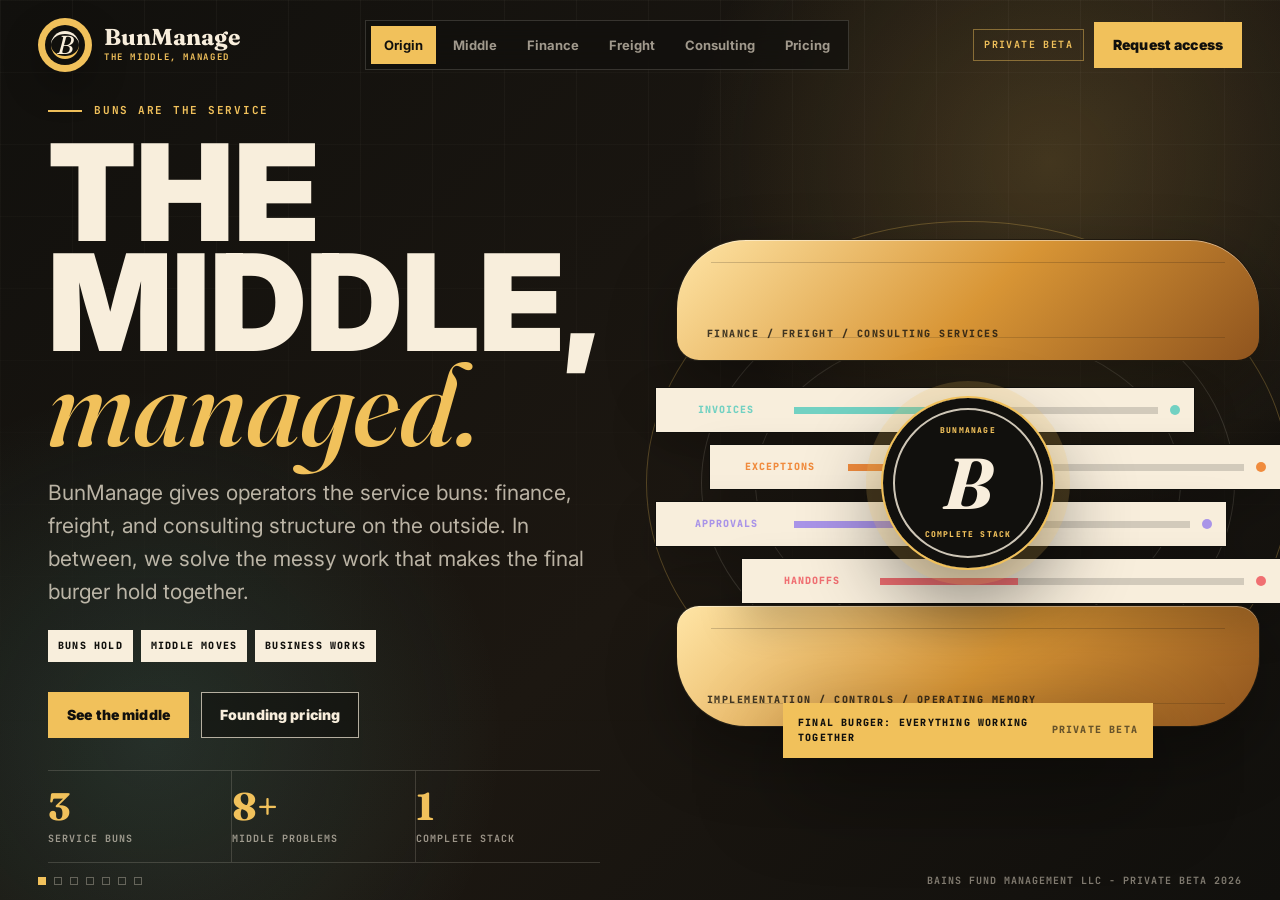
==== index.html @ 644f9796 "redesign: rebuild BunManage around service buns" ====
<!doctype html>
<html lang="en">
<head>
<meta charset="utf-8">
<meta name="viewport" content="width=device-width,initial-scale=1,viewport-fit=cover">
<title>BunManage - The middle, managed</title>
<meta name="description" content="BunManage provides the service buns for finance, freight, and consulting. In between, we solve the invoices, approvals, vendors, documents, exceptions, payouts, and decisions that make the whole business stack work.">
<meta name="theme-color" content="#11100d">
<meta name="robots" content="index,follow">
<meta property="og:title" content="BunManage - The middle, managed">
<meta property="og:description" content="Service buns for finance, freight, and consulting. Everything in the middle, managed.">
<meta property="og:type" content="website">
<meta property="og:url" content="https://www.bunmanage.com">
<meta property="og:site_name" content="BunManage">
<meta property="og:image" content="https://www.bunmanage.com/og.svg">
<meta name="twitter:card" content="summary_large_image">
<meta name="twitter:title" content="BunManage - The middle, managed">
<meta name="twitter:description" content="Service buns for finance, freight, and consulting. Everything in the middle, managed.">
<meta name="twitter:image" content="https://www.bunmanage.com/og.svg">
<link rel="canonical" href="https://www.bunmanage.com">
<link rel="icon" href="data:image/svg+xml,<svg xmlns='http://www.w3.org/2000/svg' viewBox='0 0 32 32'><rect width='32' height='32' fill='%2311100d'/><circle cx='16' cy='16' r='15' fill='%23f1c15b'/><circle cx='16' cy='16' r='10' fill='%2311100d'/><path d='M9 12h14M9 20h14' stroke='%23f8eedc' stroke-width='2' stroke-linecap='round'/><text x='11' y='21' font-family='Georgia,serif' font-size='14' font-style='italic' fill='%23f8eedc'>B</text></svg>" type="image/svg+xml">
<link rel="preconnect" href="https://fonts.googleapis.com">
<link rel="preconnect" href="https://fonts.gstatic.com" crossorigin>
<link href="https://fonts.googleapis.com/css2?family=Fraunces:ital,opsz,wght@0,9..144,500;0,9..144,700;1,9..144,400&family=Inter:wght@400;500;600;700;800;900&family=JetBrains+Mono:wght@400;500;700&display=swap" rel="stylesheet">
<style>
*,*::before,*::after{box-sizing:border-box;margin:0;padding:0}
:root{--ink:#11100d;--ink-2:#24211a;--cream:#f8eedc;--paper:#efe2ca;--gold:#f1c15b;--gold-2:#d89535;--brown:#8f541e;--teal:#72d1c2;--orange:#f08b3d;--violet:#a994e8;--rose:#f06f72;--line:rgba(248,238,220,.16);--muted:rgba(248,238,220,.72);--panel:rgba(248,238,220,.08);--panel-2:rgba(248,238,220,.14);--shadow:0 30px 90px rgba(0,0,0,.42);--sans:'Inter',system-ui,-apple-system,BlinkMacSystemFont,sans-serif;--serif:'Fraunces',Georgia,serif;--mono:'JetBrains Mono',ui-monospace,monospace;--ease:cubic-bezier(.22,1,.36,1)}
html{font-size:16px;scroll-behavior:smooth;-webkit-text-size-adjust:100%}
body{min-width:320px;min-height:100vh;overflow:hidden;background:radial-gradient(circle at 82% 18%,rgba(241,193,91,.18),transparent 28%),radial-gradient(circle at 12% 82%,rgba(114,209,194,.14),transparent 26%),linear-gradient(135deg,#11100d,#1c1711 56%,#11100d);color:var(--cream);font-family:var(--sans);line-height:1.45;-webkit-font-smoothing:antialiased;text-rendering:optimizeLegibility}
body::before{content:'';position:fixed;inset:0;pointer-events:none;background:linear-gradient(90deg,rgba(248,238,220,.045) 1px,transparent 1px),linear-gradient(rgba(248,238,220,.035) 1px,transparent 1px);background-size:72px 72px;mask-image:linear-gradient(to bottom,rgba(0,0,0,.88),transparent 86%)}
a{color:inherit;text-decoration:none}
button,input,select,textarea{font:inherit}
button{color:inherit;background:none;border:0;cursor:pointer}
button:focus-visible,a:focus-visible,select:focus-visible,input:focus-visible,textarea:focus-visible{outline:2px solid var(--gold);outline-offset:4px}
::selection{background:var(--gold);color:var(--ink)}
.app{min-height:100vh;min-height:100dvh;display:grid;grid-template-rows:auto 1fr}
.nav{position:relative;z-index:20;display:flex;align-items:center;justify-content:space-between;gap:18px;padding:18px clamp(16px,3vw,38px)}
.brand{display:flex;align-items:center;gap:12px;min-height:54px}
.seal{position:relative;width:54px;height:54px;border-radius:50%;display:grid;place-items:center;background:var(--gold);color:var(--cream);box-shadow:0 16px 36px rgba(0,0,0,.26)}
.seal::before{content:'';position:absolute;inset:7px;border-radius:50%;background:var(--ink)}
.seal::after{content:'';position:absolute;left:13px;right:13px;top:13px;height:28px;border-top:3px solid var(--cream);border-bottom:3px solid var(--gold);border-radius:999px}
.seal span{position:relative;z-index:2;font-family:var(--serif);font-size:26px;font-style:italic;line-height:1}
.brand-copy{display:grid;gap:2px}
.brand-name{font-family:var(--serif);font-size:23px;font-weight:700;line-height:1}
.brand-motto{font-family:var(--mono);font-size:9px;font-weight:700;letter-spacing:.18em;text-transform:uppercase;color:var(--gold)}
.flow-tabs{display:none;align-items:center;gap:4px;padding:5px;border:1px solid var(--line);background:rgba(17,16,13,.72);backdrop-filter:blur(14px)}
.flow-tab{min-height:38px;padding:0 13px;font-size:13px;font-weight:700;color:rgba(248,238,220,.62);transition:background .18s var(--ease),color .18s var(--ease)}
.flow-tab.active{background:var(--gold);color:var(--ink)}
.nav-actions{display:flex;align-items:center;gap:10px}
.nav-status{display:none;font-family:var(--mono);font-size:10px;font-weight:700;letter-spacing:.14em;text-transform:uppercase;color:var(--gold);border:1px solid rgba(241,193,91,.45);padding:8px 10px}
.mobile-select{min-height:44px;max-width:148px;border:1px solid var(--line);background:var(--ink);color:var(--cream);padding:0 12px;font-weight:800}
.btn{min-height:46px;display:inline-flex;align-items:center;justify-content:center;gap:8px;padding:0 18px;border:1.5px solid rgba(248,238,220,.7);font-size:14px;font-weight:900;letter-spacing:.01em;white-space:nowrap;transition:transform .18s var(--ease),background .18s var(--ease),color .18s var(--ease),border-color .18s var(--ease)}
.btn:hover{transform:translateY(-2px)}
.btn.primary,.btn.gold{background:var(--gold);border-color:var(--gold);color:var(--ink)}
.btn.dark{background:rgba(17,16,13,.58);color:var(--cream)}
.btn.subtle{background:rgba(248,238,220,.08);color:var(--cream)}
@media(min-width:900px){.flow-tabs{display:flex}.mobile-select{display:none}.nav-status{display:block}}
.stage{position:relative;min-height:0;padding:0 clamp(16px,3vw,38px) 24px}
.screen{position:absolute;inset:0 clamp(16px,3vw,38px) 24px;display:grid;align-items:center;opacity:0;pointer-events:none;transform:translateY(20px) scale(.985);transition:opacity .42s var(--ease),transform .42s var(--ease)}
.screen.active{opacity:1;pointer-events:auto;transform:none}
.screen-inner{width:min(1240px,100%);margin:0 auto;min-height:calc(100vh - 122px);min-height:calc(100dvh - 122px);display:grid;grid-template-columns:minmax(0,1fr);align-items:center;gap:28px}
@media(min-width:1020px){.screen-inner{grid-template-columns:.92fr 1.08fr}}
.copy{max-width:650px}
.eyebrow{display:flex;align-items:center;gap:12px;margin-bottom:18px;font-family:var(--mono);font-size:11px;font-weight:700;letter-spacing:.16em;text-transform:uppercase;color:var(--gold)}
.eyebrow::before{content:'';width:34px;height:2px;background:var(--gold)}
h1,h2{color:var(--cream);letter-spacing:0}
h1{font-size:clamp(58px,10.5vw,150px);line-height:.82;font-weight:900;text-transform:uppercase}
h1 em{display:block;font-family:var(--serif);font-weight:500;font-style:italic;text-transform:none;color:var(--gold);font-size:.86em}
h2{font-family:var(--serif);font-size:clamp(40px,6vw,82px);font-weight:700;line-height:.96}
h2 em{font-style:italic;color:var(--gold)}
.lede{max-width:56ch;margin-top:24px;color:var(--muted);font-size:clamp(17px,1.7vw,21px);line-height:1.58}
.campaign{display:flex;flex-wrap:wrap;gap:8px;margin-top:22px}
.campaign span{min-height:32px;display:inline-flex;align-items:center;padding:0 10px;background:var(--cream);color:var(--ink);font-family:var(--mono);font-size:10px;font-weight:900;letter-spacing:.12em;text-transform:uppercase}
.actions{display:flex;flex-wrap:wrap;gap:12px;margin-top:30px}
.proof{display:grid;grid-template-columns:repeat(3,1fr);margin-top:32px;border-top:1px solid var(--line);border-bottom:1px solid var(--line)}
.proof div{padding:16px 14px 16px 0;border-right:1px solid var(--line)}
.proof div:last-child{border-right:0}
.proof strong{display:block;font-family:var(--serif);font-size:clamp(27px,3vw,42px);font-weight:700;line-height:1;color:var(--gold)}
.proof span{display:block;margin-top:6px;font-family:var(--mono);font-size:10px;font-weight:700;text-transform:uppercase;letter-spacing:.11em;color:rgba(248,238,220,.58)}
.stack-stage{min-height:580px;position:relative;display:grid;place-items:center}
.burger-system{position:relative;width:min(680px,95vw);min-height:560px;display:grid;place-items:center}
.halo{position:absolute;inset:18px;border-radius:50%;border:1px solid rgba(241,193,91,.28);animation:spin 26s linear infinite}
.halo::before,.halo::after{content:'';position:absolute;border-radius:50%;border:1px solid rgba(248,238,220,.14)}
.halo::before{inset:54px}
.halo::after{inset:108px}
.stack-shadow{position:absolute;left:13%;right:13%;bottom:42px;height:38px;background:radial-gradient(ellipse,rgba(0,0,0,.62),transparent 70%);filter:blur(8px)}
.service-bun{position:absolute;left:7%;right:7%;height:122px;border:1.5px solid rgba(17,16,13,.9);background:linear-gradient(135deg,#ffe5a6,#d89535 52%,#8f541e);box-shadow:0 28px 70px rgba(0,0,0,.33),inset 0 1px 0 rgba(255,255,255,.44);overflow:hidden}
.service-bun::before{content:'';position:absolute;inset:22px 34px;border-top:1px solid rgba(17,16,13,.18);border-bottom:1px solid rgba(17,16,13,.15)}
.service-bun::after{content:attr(data-label);position:absolute;left:30px;bottom:19px;font-family:var(--mono);font-size:10px;font-weight:900;letter-spacing:.15em;text-transform:uppercase;color:rgba(17,16,13,.78)}
.service-bun.top{top:36px;border-radius:70px 70px 23px 23px;animation:topBun 4.8s var(--ease) infinite}
.service-bun.bottom{bottom:36px;border-radius:23px 23px 70px 70px;animation:bottomBun 4.8s var(--ease) infinite}
.middle-stack{position:absolute;z-index:3;left:4%;right:4%;top:184px;bottom:184px;display:grid;grid-template-columns:1fr;gap:11px}
.middle-item{display:grid;grid-template-columns:112px 1fr auto;align-items:center;gap:12px;min-height:46px;padding:11px 14px;background:var(--cream);color:var(--ink);border:1.5px solid var(--ink);box-shadow:0 18px 44px rgba(0,0,0,.22);animation:slideMiddle 5s var(--ease) infinite}
.middle-item:nth-child(1){margin-right:86px;color:var(--teal)}
.middle-item:nth-child(2){margin-left:54px;color:var(--orange);animation-delay:.16s}
.middle-item:nth-child(3){margin-right:54px;color:var(--violet);animation-delay:.32s}
.middle-item:nth-child(4){margin-left:86px;color:var(--rose);animation-delay:.48s}
.middle-item b{font-family:var(--mono);font-size:10px;font-weight:900;letter-spacing:.1em;text-transform:uppercase}
.middle-item i{height:7px;background:rgba(17,16,13,.16);position:relative;overflow:hidden}
.middle-item i::after{content:'';position:absolute;inset:0 auto 0 0;width:38%;background:currentColor;animation:moveSignal 2.8s var(--ease) infinite}
.middle-item span{width:10px;height:10px;border-radius:50%;background:currentColor}
.brand-core{position:absolute;z-index:5;width:174px;height:174px;border-radius:50%;display:grid;place-items:center;background:var(--ink);border:2px solid var(--gold);box-shadow:inset 0 0 0 10px var(--ink),inset 0 0 0 12px rgba(248,238,220,.82),0 0 0 15px rgba(241,193,91,.18),0 34px 82px rgba(0,0,0,.45);animation:pulse 3s var(--ease) infinite}
.brand-core b{font-family:var(--serif);font-size:72px;font-weight:700;font-style:italic;color:var(--cream)}
.brand-core span{position:absolute;font-family:var(--mono);font-size:8px;font-weight:900;letter-spacing:.15em;text-transform:uppercase;color:var(--gold)}
.brand-core .top-word{top:27px}
.brand-core .bottom-word{bottom:27px}
.stack-caption{position:absolute;z-index:6;left:50%;bottom:5px;transform:translateX(-50%);min-width:min(370px,90vw);display:grid;grid-template-columns:1fr auto;align-items:center;gap:12px;padding:13px 15px;background:var(--gold);color:var(--ink);font-family:var(--mono);font-size:10px;font-weight:900;text-transform:uppercase;letter-spacing:.12em;box-shadow:var(--shadow)}
.stack-caption small{font-size:10px;color:rgba(17,16,13,.62)}
.flow-panel{align-self:stretch;min-height:530px;border:1px solid var(--line);background:linear-gradient(145deg,rgba(248,238,220,.13),rgba(248,238,220,.06));box-shadow:var(--shadow);backdrop-filter:blur(18px);display:grid;grid-template-rows:auto 1fr auto;overflow:hidden}
.panel-head{display:flex;align-items:center;justify-content:space-between;gap:16px;padding:19px 20px;border-bottom:1px solid var(--line)}
.panel-label{font-family:var(--mono);font-size:11px;font-weight:900;text-transform:uppercase;letter-spacing:.14em;color:var(--gold)}
.panel-badge{padding:7px 10px;border:1px solid rgba(241,193,91,.48);font-family:var(--mono);font-size:10px;font-weight:900;letter-spacing:.12em;text-transform:uppercase;color:var(--cream)}
.problem-grid{display:grid;grid-template-columns:repeat(2,1fr);gap:0}
.problem{min-height:132px;padding:22px 20px;border-right:1px solid var(--line);border-bottom:1px solid var(--line)}
.problem:nth-child(even){border-right:0}
.problem strong{display:block;font-family:var(--serif);font-size:28px;font-weight:700;line-height:1.05;margin-bottom:8px}
.problem p{font-size:14.5px;color:var(--muted);line-height:1.55}
.flow-steps{display:grid}
.flow-step{display:grid;grid-template-columns:42px 1fr;gap:16px;padding:22px 20px;border-bottom:1px solid var(--line)}
.flow-step:last-child{border-bottom:0}
.step-num{width:34px;height:34px;display:grid;place-items:center;background:var(--gold);color:var(--ink);font-family:var(--mono);font-size:12px;font-weight:900}
.flow-step h3{font-family:var(--serif);font-size:clamp(24px,2vw,32px);font-weight:700;line-height:1.05;margin-bottom:8px}
.flow-step p{max-width:54ch;color:var(--muted);font-size:15px;line-height:1.55}
.result-strip{padding:17px 20px;border-top:1px solid var(--line);display:flex;align-items:center;justify-content:space-between;gap:18px;font-family:var(--mono);font-size:11px;font-weight:900;letter-spacing:.1em;text-transform:uppercase;color:rgba(248,238,220,.64)}
.meter{width:min(210px,34vw);height:9px;background:rgba(248,238,220,.13);overflow:hidden}
.meter i{display:block;height:100%;width:68%;background:var(--gold);animation:meter 4s var(--ease) infinite}
.pricing-panel{grid-template-rows:auto 1fr}
.pricing-grid{display:grid;grid-template-columns:1fr}
.price-card{position:relative;padding:26px 22px;border-bottom:1px solid var(--line)}
.price-card:last-child{border-bottom:0}
.price-card.featured{background:var(--cream);color:var(--ink)}
.price-card h3{font-family:var(--serif);font-size:32px;font-weight:700;margin-bottom:8px}
.price-card p{min-height:48px;color:rgba(248,238,220,.7);font-size:14.5px;line-height:1.55}
.price-card.featured p{color:rgba(17,16,13,.7)}
.price{display:flex;align-items:baseline;gap:9px;margin:18px 0 7px;flex-wrap:wrap}
.price strong{font-family:var(--serif);font-size:clamp(46px,5vw,64px);line-height:1;color:var(--gold)}
.featured .price strong{color:var(--brown)}
.price s{font-size:18px;color:rgba(248,238,220,.42)}
.featured .price s{color:rgba(17,16,13,.42)}
.price small{font-size:14px;color:rgba(248,238,220,.55)}
.featured .price small{color:rgba(17,16,13,.55)}
.price-note{font-family:var(--mono);font-size:11px;font-weight:900;color:var(--gold);letter-spacing:.1em;text-transform:uppercase;margin-bottom:20px}
.featured .price-note{color:var(--brown)}
.price-card ul{display:grid;gap:10px;margin-top:18px}
.price-card li{display:grid;grid-template-columns:14px 1fr;gap:10px;font-size:14px;line-height:1.45;color:rgba(248,238,220,.76)}
.featured li{color:rgba(17,16,13,.76)}
.price-card li::before{content:'';width:11px;height:2px;background:var(--gold);margin-top:10px}
.featured li::before{background:var(--brown)}
@media(min-width:940px){.pricing-grid{grid-template-columns:repeat(3,1fr)}.price-card{border-right:1px solid var(--line);border-bottom:0}.price-card:last-child{border-right:0}}
.route-cards{display:grid;gap:12px;margin-top:28px}
.route-card{display:grid;grid-template-columns:14px 1fr auto;align-items:center;gap:14px;padding:16px;border:1px solid var(--line);background:rgba(248,238,220,.08);text-align:left;transition:background .18s var(--ease),transform .18s var(--ease)}
.route-card:hover{background:rgba(248,238,220,.14);transform:translateX(3px)}
.route-dot{width:11px;height:11px;border-radius:50%;background:currentColor}
.route-card strong{display:block;font-size:15px}
.route-card span span{display:block;margin-top:4px;font-size:13px;color:var(--muted)}
.route-card i{font-style:normal;font-family:var(--mono);font-size:13px;font-weight:900;color:var(--gold)}
.access-form{display:grid;gap:12px;padding:22px}
.field{display:grid;gap:7px}
.field label{font-family:var(--mono);font-size:11px;font-weight:900;letter-spacing:.12em;text-transform:uppercase;color:var(--gold)}
.field input,.field textarea,.field select{width:100%;min-height:48px;border:1px solid var(--line);background:rgba(17,16,13,.72);color:var(--cream);padding:12px}
.field textarea{min-height:112px;resize:vertical}
.access-form .btn{width:100%;margin-top:6px}
.footer-strip{position:fixed;z-index:18;left:clamp(16px,3vw,38px);right:clamp(16px,3vw,38px);bottom:12px;display:flex;align-items:center;justify-content:space-between;gap:14px;pointer-events:none}
.progress-dots{display:flex;gap:8px}
.progress-dot{width:8px;height:8px;border:1px solid rgba(248,238,220,.58);background:transparent;opacity:.55}
.progress-dot.active{background:var(--gold);border-color:var(--gold);opacity:1}
.legal-line{font-family:var(--mono);font-size:10px;font-weight:700;text-transform:uppercase;letter-spacing:.1em;color:rgba(248,238,220,.48)}
@keyframes spin{to{transform:rotate(360deg)}}
@keyframes topBun{0%,100%{transform:translateY(0)}50%{transform:translateY(-12px)}}
@keyframes bottomBun{0%,100%{transform:translateY(0)}50%{transform:translateY(12px)}}
@keyframes slideMiddle{0%,100%{transform:translateX(0)}50%{transform:translateX(9px)}}
@keyframes moveSignal{0%{transform:translateX(-115%)}70%,100%{transform:translateX(260%)}}
@keyframes pulse{0%,100%{transform:scale(1)}50%{transform:scale(1.04)}}
@keyframes meter{0%,100%{width:58%}50%{width:86%}}
@media(max-width:1019px){body{overflow:auto}.screen{position:relative;inset:auto;display:none;padding-bottom:42px}.screen.active{display:block}.screen-inner{min-height:auto;padding-top:14px}.stack-stage{min-height:470px}.burger-system{min-height:450px}.flow-panel{min-height:auto;margin-top:22px}.footer-strip{position:relative;left:auto;right:auto;bottom:auto;padding:0 16px 16px}}
@media(max-width:680px){.nav{align-items:flex-start}.brand{gap:9px}.seal{width:44px;height:44px}.seal::after{left:11px;right:11px;top:11px;height:22px}.seal span{font-size:22px}.brand-motto{display:none}.nav-actions{flex-direction:column;align-items:flex-end}.btn{min-height:43px;padding:0 13px}.stage{padding-inline:14px}.copy{max-width:100%}h1{font-size:clamp(58px,18vw,78px)}h2{font-size:clamp(38px,12vw,56px)}.lede{font-size:16.5px}.campaign span{font-size:9px}.proof{grid-template-columns:1fr}.proof div{border-right:0;border-bottom:1px solid var(--line)}.proof div:last-child{border-bottom:0}.stack-stage{min-height:430px}.burger-system{width:100%;min-height:415px}.service-bun{left:1%;right:1%;height:88px}.service-bun::after{left:18px;bottom:13px;font-size:8.5px}.service-bun.top{top:28px}.service-bun.bottom{bottom:30px}.middle-stack{left:3%;right:3%;top:128px;bottom:128px;gap:8px}.middle-item{grid-template-columns:82px 1fr auto;min-height:39px;padding:9px 10px}.middle-item:nth-child(1),.middle-item:nth-child(2),.middle-item:nth-child(3),.middle-item:nth-child(4){margin-left:0;margin-right:0}.middle-item b{font-size:8.5px}.brand-core{width:120px;height:120px}.brand-core b{font-size:49px}.brand-core span{font-size:6px}.brand-core .top-word{top:19px}.brand-core .bottom-word{bottom:19px}.stack-caption{grid-template-columns:1fr;gap:2px;min-width:min(290px,91vw);font-size:8.5px}.problem-grid{grid-template-columns:1fr}.problem{border-right:0}.result-strip{align-items:flex-start;flex-direction:column}.meter{width:100%}}
@media(prefers-reduced-motion:reduce){*,*::before,*::after{animation-duration:.01ms!important;animation-iteration-count:1!important;transition-duration:.01ms!important}}
</style>
</head>
<body>
<div class="app">
  <nav class="nav" aria-label="Primary">
    <a class="brand" href="#home" data-flow-link="home" aria-label="BunManage home">
      <span class="seal" aria-hidden="true"><span>B</span></span>
      <span class="brand-copy"><span class="brand-name">BunManage</span><span class="brand-motto">The middle, managed</span></span>
    </a>
    <div class="flow-tabs" role="tablist" aria-label="BunManage experiences">
      <button class="flow-tab active" data-flow-link="home">Origin</button>
      <button class="flow-tab" data-flow-link="middle">Middle</button>
      <button class="flow-tab" data-flow-link="finance">Finance</button>
      <button class="flow-tab" data-flow-link="freight">Freight</button>
      <button class="flow-tab" data-flow-link="consulting">Consulting</button>
      <button class="flow-tab" data-flow-link="pricing">Pricing</button>
    </div>
    <div class="nav-actions">
      <span class="nav-status">Private beta</span>
      <select class="mobile-select" id="mobileFlow" aria-label="Choose experience">
        <option value="home">Origin</option><option value="middle">Middle</option><option value="finance">Finance</option><option value="freight">Freight</option><option value="consulting">Consulting</option><option value="pricing">Pricing</option><option value="access">Access</option>
      </select>
      <a class="btn primary" href="#access" data-flow-link="access">Request access</a>
    </div>
  </nav>
  <main class="stage">
    <section class="screen active" id="home" data-flow="home" aria-labelledby="home-title">
      <div class="screen-inner">
        <div class="copy">
          <div class="eyebrow">Buns are the service</div>
          <h1 id="home-title">The middle, <em>managed.</em></h1>
          <p class="lede">BunManage gives operators the service buns: finance, freight, and consulting structure on the outside. In between, we solve the messy work that makes the final burger hold together.</p>
          <div class="campaign" aria-label="BunManage motto lines"><span>Buns hold</span><span>Middle moves</span><span>Business works</span></div>
          <div class="actions"><button class="btn gold" data-flow-link="middle">See the middle</button><button class="btn dark" data-flow-link="pricing">Founding pricing</button></div>
          <div class="proof" aria-label="BunManage model"><div><strong>3</strong><span>Service buns</span></div><div><strong>8+</strong><span>Middle problems</span></div><div><strong>1</strong><span>Complete stack</span></div></div>
        </div>
        <div class="stack-stage" aria-label="Animated BunManage operating burger model">
          <div class="burger-system">
            <div class="halo"></div>
            <div class="stack-shadow"></div>
            <div class="service-bun top" data-label="Finance / Freight / Consulting services"></div>
            <div class="middle-stack">
              <button class="middle-item" data-flow-link="finance"><b>Invoices</b><i></i><span></span></button>
              <button class="middle-item" data-flow-link="freight"><b>Exceptions</b><i></i><span></span></button>
              <button class="middle-item" data-flow-link="consulting"><b>Approvals</b><i></i><span></span></button>
              <button class="middle-item" data-flow-link="middle"><b>Handoffs</b><i></i><span></span></button>
            </div>
            <div class="brand-core" aria-label="BunManage seal"><span class="top-word">BunManage</span><b>B</b><span class="bottom-word">Complete stack</span></div>
            <div class="service-bun bottom" data-label="Implementation / controls / operating memory"></div>
            <div class="stack-caption"><span>Final burger: everything working together</span><small>Private beta</small></div>
          </div>
        </div>
      </div>
    </section>
    <section class="screen" id="middle" data-flow="middle" aria-labelledby="middle-title">
      <div class="screen-inner">
        <div class="copy"><div class="eyebrow">What sits between</div><h2 id="middle-title">The middle is where operations break.</h2><p class="lede">The product is not the bun graphic. The product is the managed space between systems: the questions, files, approvals, exceptions, and handoffs that usually disappear into chat and spreadsheets.</p><div class="actions"><button class="btn gold" data-flow-link="finance">Start with finance</button><button class="btn subtle" data-flow-link="access">Request access</button></div></div>
        <article class="flow-panel"><div class="panel-head"><span class="panel-label">Middle layer</span><span class="panel-badge">Solved work</span></div><div class="problem-grid"><div class="problem"><strong>Invoices</strong><p>Capture the request, documents, status, and approval trail before money moves.</p></div><div class="problem"><strong>Vendors</strong><p>Keep partner details, scorecards, contacts, and risk notes in the same operating memory.</p></div><div class="problem"><strong>Loads</strong><p>Connect lanes, assets, rates, exceptions, and delivery evidence to the financial record.</p></div><div class="problem"><strong>Decisions</strong><p>Turn scattered updates into visible next actions, accountable owners, and clean handoffs.</p></div></div><div class="result-strip"><span>Middle managed before it becomes cleanup</span><span class="meter"><i></i></span></div></article>
      </div>
    </section>
    <section class="screen" id="finance" data-flow="finance" aria-labelledby="finance-title">
      <div class="screen-inner"><div class="copy"><div class="eyebrow">Finance service bun</div><h2 id="finance-title">Money moves with a visible trail.</h2><p class="lede">Finance is one service bun: requests, approvals, payouts, reconciliation, and exports stay inside a managed operating record.</p><div class="actions"><button class="btn gold" data-flow-link="freight">Next: freight</button><button class="btn subtle" data-flow-link="pricing">Price the stack</button></div></div><article class="flow-panel"><div class="panel-head"><span class="panel-label">Finance workspace</span><span class="panel-badge">Capital controls</span></div><div class="flow-steps"><div class="flow-step"><span class="step-num">01</span><div><h3>Intake the payment</h3><p>Capture vendor, client, amount, entity, and required documents before a payment enters the approval lane.</p></div></div><div class="flow-step"><span class="step-num">02</span><div><h3>Route approvals</h3><p>Match the request to role-based approval rules so finance, operations, and leadership see only what they need.</p></div></div><div class="flow-step"><span class="step-num">03</span><div><h3>Reconcile and export</h3><p>Keep status, notes, and audit history attached to the same record instead of chasing context across tools.</p></div></div></div><div class="result-strip"><span>Cleaner cash visibility and fewer manual handoffs</span><span class="meter"><i></i></span></div></article></div>
    </section>
    <section class="screen" id="freight" data-flow="freight" aria-labelledby="freight-title">
      <div class="screen-inner"><div class="copy"><div class="eyebrow">Freight service bun</div><h2 id="freight-title">Movement and margin share context.</h2><p class="lede">Freight is another service bun: dispatch, assets, vendor scorecards, exceptions, and cost data stay connected to the money picture.</p><div class="actions"><button class="btn gold" data-flow-link="consulting">Next: consulting</button><button class="btn subtle" data-flow-link="middle">Back to middle</button></div></div><article class="flow-panel"><div class="panel-head"><span class="panel-label">Freight workspace</span><span class="panel-badge">Dispatch logic</span></div><div class="flow-steps"><div class="flow-step"><span class="step-num">01</span><div><h3>Book the load</h3><p>Bring lane, carrier, asset, document, and rate details into one record before operations start moving.</p></div></div><div class="flow-step"><span class="step-num">02</span><div><h3>Watch exceptions</h3><p>Surface ETA, detention, document, and vendor-risk issues before they become back-office cleanup.</p></div></div><div class="flow-step"><span class="step-num">03</span><div><h3>Close the loop</h3><p>Connect delivery status to billing, payout review, and scorecards so dispatch learns from every movement.</p></div></div></div><div class="result-strip"><span>Tighter dispatch decisions with finance beside them</span><span class="meter"><i></i></span></div></article></div>
    </section>
    <section class="screen" id="consulting" data-flow="consulting" aria-labelledby="consulting-title">
      <div class="screen-inner"><div class="copy"><div class="eyebrow">Consulting service bun</div><h2 id="consulting-title">Specialist work gets accountable.</h2><p class="lede">Consulting completes the service structure: scopes, milestones, documents, approvals, and payouts stay tied to the same operating record.</p><div class="actions"><button class="btn gold" data-flow-link="pricing">Price the complete stack</button><button class="btn subtle" data-flow-link="home">Back to origin</button></div></div><article class="flow-panel"><div class="panel-head"><span class="panel-label">Consulting workspace</span><span class="panel-badge">Engagement control</span></div><div class="flow-steps"><div class="flow-step"><span class="step-num">01</span><div><h3>Define the scope</h3><p>Turn a brief into milestones, owners, documents, rates, and approval expectations before the work starts.</p></div></div><div class="flow-step"><span class="step-num">02</span><div><h3>Track progress</h3><p>Keep notes, files, blockers, and client approval states visible without pushing the team into another project tool.</p></div></div><div class="flow-step"><span class="step-num">03</span><div><h3>Approve payout</h3><p>Route completion evidence back through finance controls so payments match the approved engagement record.</p></div></div></div><div class="result-strip"><span>Less ambiguity between delivery, documents, and payout</span><span class="meter"><i></i></span></div></article></div>
    </section>
    <section class="screen" id="pricing" data-flow="pricing" aria-labelledby="pricing-title">
      <div class="screen-inner"><div class="copy"><div class="eyebrow">Founding customer pricing</div><h2 id="pricing-title">Priced for the full stack.</h2><p class="lede">BunManage is priced below mature freight ERP platforms, above generic task tools, and against the real cost of running disconnected finance, freight, and consulting systems.</p><div class="actions"><button class="btn gold" data-flow-link="access">Request founding terms</button><button class="btn subtle" data-flow-link="middle">Review the middle</button></div></div><article class="flow-panel pricing-panel"><div class="panel-head"><span class="panel-label">20% off first 12 months</span><span class="panel-badge">Launch offer</span></div><div class="pricing-grid"><div class="price-card"><h3>Starter</h3><p>One serious service bun with unlimited team members and a clean implementation path.</p><div class="price"><strong>$399</strong><s>$499</s><small>/ mo</small></div><div class="price-note">Single service</div><ul><li>Finance, freight, or consulting flow</li><li>Role-based access and audit exports</li><li>Founding customer onboarding</li></ul></div><div class="price-card featured"><h3>Growth</h3><p>Two connected service buns for operators ready to replace duplicate systems.</p><div class="price"><strong>$999</strong><s>$1,249</s><small>/ mo</small></div><div class="price-note">Most useful starting point</div><ul><li>Any two service flows</li><li>Shared command surface and inbox</li><li>Priority workflow mapping</li></ul></div><div class="price-card"><h3>Complete</h3><p>The final burger: finance, freight, and consulting managed through one workspace.</p><div class="price"><strong>$1,999</strong><s>$2,499</s><small>/ mo</small></div><div class="price-note">Full platform</div><ul><li>All three service flows</li><li>SSO, integration, and rollout planning</li><li>Dedicated implementation support</li></ul></div></div></article></div>
    </section>
    <section class="screen" id="access" data-flow="access" aria-labelledby="access-title">
      <div class="screen-inner"><div class="copy"><div class="eyebrow">Request access</div><h2 id="access-title">Tell us what is in your middle.</h2><p class="lede">Early access is selective so each workspace can be shaped around the operator's real finance, freight, and consulting flows.</p><div class="route-cards"><button class="route-card" style="color:var(--teal)" data-flow-link="finance"><span class="route-dot"></span><span><strong>Finance first</strong><span>Start with approvals, reconciliation, and cash visibility.</span></span><i>01</i></button><button class="route-card" style="color:var(--orange)" data-flow-link="freight"><span class="route-dot"></span><span><strong>Freight first</strong><span>Start with dispatch, assets, exceptions, and scorecards.</span></span><i>02</i></button><button class="route-card" style="color:var(--violet)" data-flow-link="consulting"><span class="route-dot"></span><span><strong>Consulting first</strong><span>Start with scopes, milestones, documents, and payouts.</span></span><i>03</i></button></div></div><article class="flow-panel"><div class="panel-head"><span class="panel-label">Access request</span><span class="panel-badge">One business day</span></div><form class="access-form" action="mailto:hello@bunmanage.com" method="post" enctype="text/plain"><div class="field"><label for="email">Work email</label><input id="email" name="email" type="email" placeholder="name@company.com"></div><div class="field"><label for="starting-flow">Starting flow</label><select id="starting-flow" name="starting-flow"><option>Finance</option><option>Freight</option><option>Consulting</option><option>Two or more flows</option></select></div><div class="field"><label for="context">What needs managing?</label><textarea id="context" name="context" placeholder="Tell us what currently lives between systems."></textarea></div><button class="btn gold" type="submit">Email the access request</button><a class="btn subtle" href="mailto:hello@bunmanage.com?subject=Early%20Access%20-%20BunManage&body=Hi%20BunManage%20team%2C%0A%0AI%27d%20like%20to%20request%20early%20access.%20We%20operate%20in%3A%0A-%20Finance%3A%20%0A-%20Freight%3A%20%0A-%20Consulting%3A%20%0A%0AWhat%20we%27re%20trying%20to%20improve%3A%0A">Open email instead</a></form></article></div>
    </section>
  </main>
</div>
<div class="footer-strip" aria-hidden="true"><div class="progress-dots"><span class="progress-dot active"></span><span class="progress-dot"></span><span class="progress-dot"></span><span class="progress-dot"></span><span class="progress-dot"></span><span class="progress-dot"></span><span class="progress-dot"></span></div><div class="legal-line">Bains Fund Management LLC - Private beta 2026</div></div>
<script>
'use strict';
const flows=['home','middle','finance','freight','consulting','pricing','access'];
const screens=[...document.querySelectorAll('[data-flow]')];
const links=[...document.querySelectorAll('[data-flow-link]')];
const navTabs=[...document.querySelectorAll('.flow-tab')];
const dots=[...document.querySelectorAll('.progress-dot')];
const mobileFlow=document.getElementById('mobileFlow');
function label(flow){return flow.charAt(0).toUpperCase()+flow.slice(1)}
function showFlow(flow,push=true){
  const next=flows.includes(flow)?flow:'home';
  screens.forEach(screen=>screen.classList.toggle('active',screen.dataset.flow===next));
  navTabs.forEach(tab=>tab.classList.toggle('active',tab.dataset.flowLink===next));
  dots.forEach((dot,index)=>dot.classList.toggle('active',flows[index]===next));
  if(mobileFlow) mobileFlow.value=next;
  document.title=next==='home'?'BunManage - The middle, managed':'BunManage - '+label(next);
  if(push) history.pushState({flow:next},'','#'+next);
}
links.forEach(item=>item.addEventListener('click',event=>{const flow=item.dataset.flowLink;if(!flow)return;event.preventDefault();showFlow(flow)}));
if(mobileFlow) mobileFlow.addEventListener('change',event=>showFlow(event.target.value));
window.addEventListener('popstate',()=>showFlow(location.hash.replace('#','')||'home',false));
showFlow(location.hash.replace('#','')||'home',false);
</script>
</body>
</html>
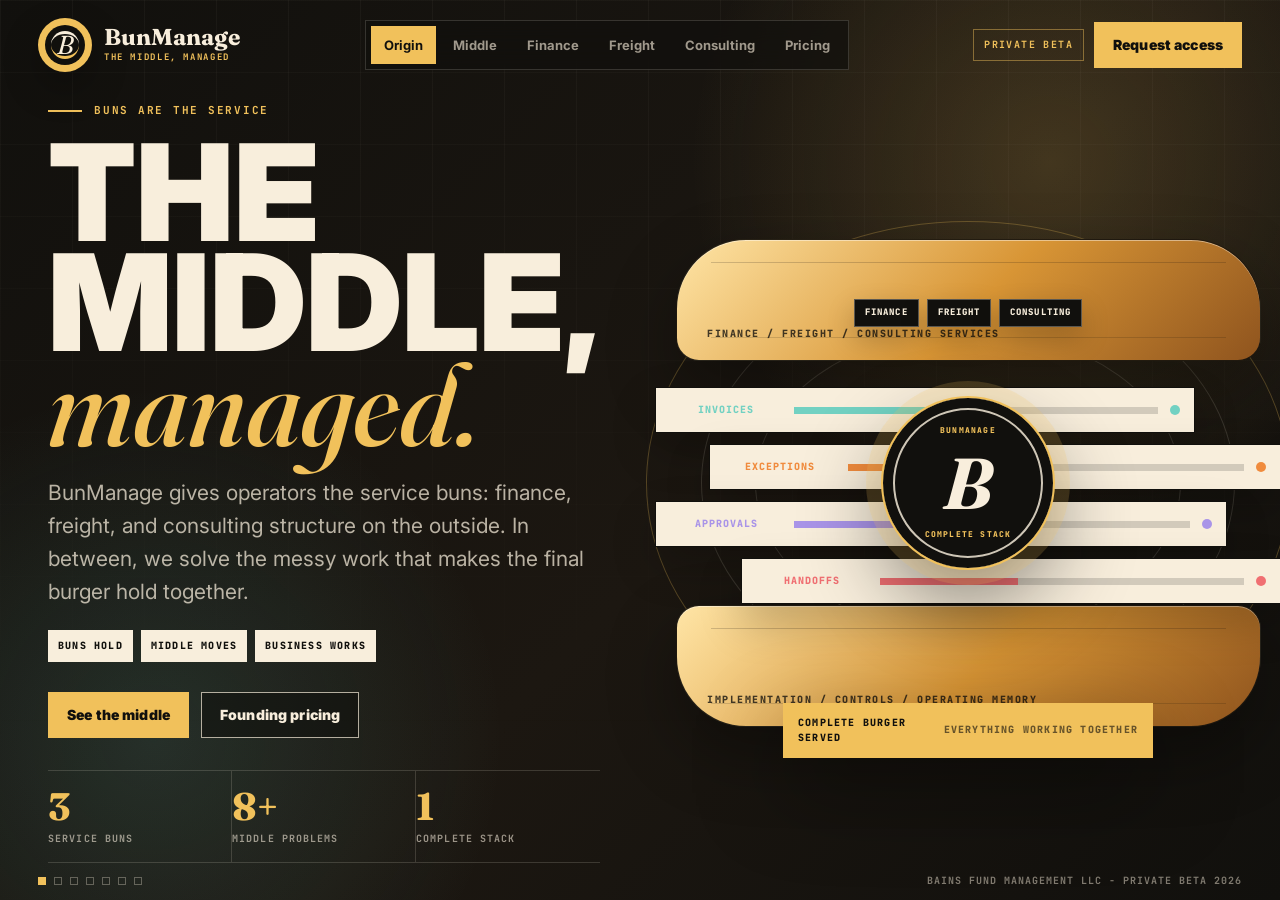
==== commit 4400b152: "design: sequence burger landing animation" ====
--- a/index.html
+++ b/index.html
@@ -79,32 +79,38 @@
 .proof span{display:block;margin-top:6px;font-family:var(--mono);font-size:10px;font-weight:700;text-transform:uppercase;letter-spacing:.11em;color:rgba(248,238,220,.58)}
 .stack-stage{min-height:580px;position:relative;display:grid;place-items:center}
 .burger-system{position:relative;width:min(680px,95vw);min-height:560px;display:grid;place-items:center}
-.halo{position:absolute;inset:18px;border-radius:50%;border:1px solid rgba(241,193,91,.28);animation:spin 26s linear infinite}
+.welcome-burst{position:absolute;z-index:9;left:50%;top:50%;transform:translate(-50%,-50%) scale(.88);min-width:220px;padding:16px 18px;text-align:center;background:var(--cream);color:var(--ink);box-shadow:0 28px 72px rgba(0,0,0,.38);opacity:0;animation:welcomePop 5.8s var(--ease) forwards;pointer-events:none}
+.welcome-burst span,.welcome-burst b{display:block}
+.welcome-burst span{font-family:var(--mono);font-size:10px;font-weight:900;letter-spacing:.16em;text-transform:uppercase;color:var(--brown)}
+.welcome-burst b{margin-top:3px;font-family:var(--serif);font-size:31px;line-height:1;color:var(--ink)}
+.halo{position:absolute;inset:18px;border-radius:50%;border:1px solid rgba(241,193,91,.28);opacity:0;animation:haloServe 6.8s var(--ease) forwards,spin 26s linear infinite}
 .halo::before,.halo::after{content:'';position:absolute;border-radius:50%;border:1px solid rgba(248,238,220,.14)}
 .halo::before{inset:54px}
 .halo::after{inset:108px}
-.stack-shadow{position:absolute;left:13%;right:13%;bottom:42px;height:38px;background:radial-gradient(ellipse,rgba(0,0,0,.62),transparent 70%);filter:blur(8px)}
-.service-bun{position:absolute;left:7%;right:7%;height:122px;border:1.5px solid rgba(17,16,13,.9);background:linear-gradient(135deg,#ffe5a6,#d89535 52%,#8f541e);box-shadow:0 28px 70px rgba(0,0,0,.33),inset 0 1px 0 rgba(255,255,255,.44);overflow:hidden}
+.stack-shadow{position:absolute;left:13%;right:13%;bottom:42px;height:38px;background:radial-gradient(ellipse,rgba(0,0,0,.62),transparent 70%);filter:blur(8px);opacity:0;animation:shadowServe 6.8s var(--ease) forwards}
+.service-bun{position:absolute;left:7%;right:7%;height:122px;border:1.5px solid rgba(17,16,13,.9);background:linear-gradient(135deg,#ffe5a6,#d89535 52%,#8f541e);box-shadow:0 28px 70px rgba(0,0,0,.33),inset 0 1px 0 rgba(255,255,255,.44);overflow:hidden;opacity:0}
 .service-bun::before{content:'';position:absolute;inset:22px 34px;border-top:1px solid rgba(17,16,13,.18);border-bottom:1px solid rgba(17,16,13,.15)}
 .service-bun::after{content:attr(data-label);position:absolute;left:30px;bottom:19px;font-family:var(--mono);font-size:10px;font-weight:900;letter-spacing:.15em;text-transform:uppercase;color:rgba(17,16,13,.78)}
-.service-bun.top{top:36px;border-radius:70px 70px 23px 23px;animation:topBun 4.8s var(--ease) infinite}
-.service-bun.bottom{bottom:36px;border-radius:23px 23px 70px 70px;animation:bottomBun 4.8s var(--ease) infinite}
+.service-bun.top{top:36px;border-radius:70px 70px 23px 23px;animation:topBunServe 6.8s var(--ease) forwards}
+.service-bun.bottom{bottom:36px;border-radius:23px 23px 70px 70px;animation:bottomBunServe 6.8s var(--ease) forwards}
 .middle-stack{position:absolute;z-index:3;left:4%;right:4%;top:184px;bottom:184px;display:grid;grid-template-columns:1fr;gap:11px}
-.middle-item{display:grid;grid-template-columns:112px 1fr auto;align-items:center;gap:12px;min-height:46px;padding:11px 14px;background:var(--cream);color:var(--ink);border:1.5px solid var(--ink);box-shadow:0 18px 44px rgba(0,0,0,.22);animation:slideMiddle 5s var(--ease) infinite}
-.middle-item:nth-child(1){margin-right:86px;color:var(--teal)}
-.middle-item:nth-child(2){margin-left:54px;color:var(--orange);animation-delay:.16s}
-.middle-item:nth-child(3){margin-right:54px;color:var(--violet);animation-delay:.32s}
-.middle-item:nth-child(4){margin-left:86px;color:var(--rose);animation-delay:.48s}
+.middle-item{display:grid;grid-template-columns:112px 1fr auto;align-items:center;gap:12px;min-height:46px;padding:11px 14px;background:var(--cream);color:var(--ink);border:1.5px solid var(--ink);box-shadow:0 18px 44px rgba(0,0,0,.22);opacity:0;transform:translateY(24px) scale(.9)}
+.middle-item:nth-child(1){margin-right:86px;color:var(--teal);animation:middlePop .62s var(--ease) .72s forwards,slideMiddle 5s var(--ease) 2.1s infinite}
+.middle-item:nth-child(2){margin-left:54px;color:var(--orange);animation:middlePop .62s var(--ease) .94s forwards,slideMiddle 5s var(--ease) 2.3s infinite}
+.middle-item:nth-child(3){margin-right:54px;color:var(--violet);animation:middlePop .62s var(--ease) 1.16s forwards,slideMiddle 5s var(--ease) 2.5s infinite}
+.middle-item:nth-child(4){margin-left:86px;color:var(--rose);animation:middlePop .62s var(--ease) 1.38s forwards,slideMiddle 5s var(--ease) 2.7s infinite}
 .middle-item b{font-family:var(--mono);font-size:10px;font-weight:900;letter-spacing:.1em;text-transform:uppercase}
 .middle-item i{height:7px;background:rgba(17,16,13,.16);position:relative;overflow:hidden}
 .middle-item i::after{content:'';position:absolute;inset:0 auto 0 0;width:38%;background:currentColor;animation:moveSignal 2.8s var(--ease) infinite}
 .middle-item span{width:10px;height:10px;border-radius:50%;background:currentColor}
-.brand-core{position:absolute;z-index:5;width:174px;height:174px;border-radius:50%;display:grid;place-items:center;background:var(--ink);border:2px solid var(--gold);box-shadow:inset 0 0 0 10px var(--ink),inset 0 0 0 12px rgba(248,238,220,.82),0 0 0 15px rgba(241,193,91,.18),0 34px 82px rgba(0,0,0,.45);animation:pulse 3s var(--ease) infinite}
+.service-tags{position:absolute;z-index:6;inset:96px 7% auto;display:flex;justify-content:center;gap:8px;opacity:0;animation:tagsServe 6.8s var(--ease) forwards}
+.service-tags span{min-height:28px;display:inline-flex;align-items:center;padding:0 10px;background:var(--ink);border:1px solid rgba(248,238,220,.32);color:var(--cream);font-family:var(--mono);font-size:9px;font-weight:900;letter-spacing:.12em;text-transform:uppercase;box-shadow:0 12px 28px rgba(0,0,0,.22)}
+.brand-core{position:absolute;z-index:5;width:174px;height:174px;border-radius:50%;display:grid;place-items:center;background:var(--ink);border:2px solid var(--gold);box-shadow:inset 0 0 0 10px var(--ink),inset 0 0 0 12px rgba(248,238,220,.82),0 0 0 15px rgba(241,193,91,.18),0 34px 82px rgba(0,0,0,.45);opacity:0;transform:scale(.72);animation:coreServe .72s var(--ease) 4.05s forwards,pulse 3s var(--ease) 4.85s infinite}
 .brand-core b{font-family:var(--serif);font-size:72px;font-weight:700;font-style:italic;color:var(--cream)}
 .brand-core span{position:absolute;font-family:var(--mono);font-size:8px;font-weight:900;letter-spacing:.15em;text-transform:uppercase;color:var(--gold)}
 .brand-core .top-word{top:27px}
 .brand-core .bottom-word{bottom:27px}
-.stack-caption{position:absolute;z-index:6;left:50%;bottom:5px;transform:translateX(-50%);min-width:min(370px,90vw);display:grid;grid-template-columns:1fr auto;align-items:center;gap:12px;padding:13px 15px;background:var(--gold);color:var(--ink);font-family:var(--mono);font-size:10px;font-weight:900;text-transform:uppercase;letter-spacing:.12em;box-shadow:var(--shadow)}
+.stack-caption{position:absolute;z-index:6;left:50%;bottom:5px;transform:translate(-50%,18px);min-width:min(370px,90vw);display:grid;grid-template-columns:1fr auto;align-items:center;gap:12px;padding:13px 15px;background:var(--gold);color:var(--ink);font-family:var(--mono);font-size:10px;font-weight:900;text-transform:uppercase;letter-spacing:.12em;box-shadow:var(--shadow);opacity:0;animation:captionServe .72s var(--ease) 4.78s forwards}
 .stack-caption small{font-size:10px;color:rgba(17,16,13,.62)}
 .flow-panel{align-self:stretch;min-height:530px;border:1px solid var(--line);background:linear-gradient(145deg,rgba(248,238,220,.13),rgba(248,238,220,.06));box-shadow:var(--shadow);backdrop-filter:blur(18px);display:grid;grid-template-rows:auto 1fr auto;overflow:hidden}
 .panel-head{display:flex;align-items:center;justify-content:space-between;gap:16px;padding:19px 20px;border-bottom:1px solid var(--line)}
@@ -165,15 +171,22 @@
 .progress-dot{width:8px;height:8px;border:1px solid rgba(248,238,220,.58);background:transparent;opacity:.55}
 .progress-dot.active{background:var(--gold);border-color:var(--gold);opacity:1}
 .legal-line{font-family:var(--mono);font-size:10px;font-weight:700;text-transform:uppercase;letter-spacing:.1em;color:rgba(248,238,220,.48)}
+@keyframes welcomePop{0%{opacity:0;transform:translate(-50%,-50%) scale(.82)}10%,34%{opacity:1;transform:translate(-50%,-50%) scale(1)}48%,100%{opacity:0;transform:translate(-50%,-56%) scale(.96)}}
+@keyframes haloServe{0%,18%{opacity:0;transform:scale(.72)}38%,100%{opacity:1;transform:scale(1)}}
+@keyframes shadowServe{0%,52%{opacity:0;transform:scaleX(.64)}72%,100%{opacity:1;transform:scaleX(1)}}
 @keyframes spin{to{transform:rotate(360deg)}}
-@keyframes topBun{0%,100%{transform:translateY(0)}50%{transform:translateY(-12px)}}
-@keyframes bottomBun{0%,100%{transform:translateY(0)}50%{transform:translateY(12px)}}
+@keyframes topBunServe{0%,38%{opacity:0;transform:translateY(-120px) scale(.94)}54%{opacity:1;transform:translateY(12px) scale(1.02)}68%,100%{opacity:1;transform:translateY(0) scale(1)}}
+@keyframes bottomBunServe{0%,43%{opacity:0;transform:translateY(120px) scale(.94)}59%{opacity:1;transform:translateY(-12px) scale(1.02)}73%,100%{opacity:1;transform:translateY(0) scale(1)}}
+@keyframes middlePop{0%{opacity:0;transform:translateY(24px) scale(.9)}72%{opacity:1;transform:translateY(-4px) scale(1.02)}100%{opacity:1;transform:translateY(0) scale(1)}}
+@keyframes tagsServe{0%,52%{opacity:0;transform:translateY(-14px)}70%,100%{opacity:1;transform:translateY(0)}}
+@keyframes coreServe{0%{opacity:0;transform:scale(.72) rotate(-8deg)}100%{opacity:1;transform:scale(1) rotate(0)}}
+@keyframes captionServe{0%{opacity:0;transform:translate(-50%,18px)}100%{opacity:1;transform:translate(-50%,0)}}
 @keyframes slideMiddle{0%,100%{transform:translateX(0)}50%{transform:translateX(9px)}}
 @keyframes moveSignal{0%{transform:translateX(-115%)}70%,100%{transform:translateX(260%)}}
 @keyframes pulse{0%,100%{transform:scale(1)}50%{transform:scale(1.04)}}
 @keyframes meter{0%,100%{width:58%}50%{width:86%}}
 @media(max-width:1019px){body{overflow:auto}.screen{position:relative;inset:auto;display:none;padding-bottom:42px}.screen.active{display:block}.screen-inner{min-height:auto;padding-top:14px}.stack-stage{min-height:470px}.burger-system{min-height:450px}.flow-panel{min-height:auto;margin-top:22px}.footer-strip{position:relative;left:auto;right:auto;bottom:auto;padding:0 16px 16px}}
-@media(max-width:680px){.nav{align-items:flex-start}.brand{gap:9px}.seal{width:44px;height:44px}.seal::after{left:11px;right:11px;top:11px;height:22px}.seal span{font-size:22px}.brand-motto{display:none}.nav-actions{flex-direction:column;align-items:flex-end}.btn{min-height:43px;padding:0 13px}.stage{padding-inline:14px}.copy{max-width:100%}h1{font-size:clamp(58px,18vw,78px)}h2{font-size:clamp(38px,12vw,56px)}.lede{font-size:16.5px}.campaign span{font-size:9px}.proof{grid-template-columns:1fr}.proof div{border-right:0;border-bottom:1px solid var(--line)}.proof div:last-child{border-bottom:0}.stack-stage{min-height:430px}.burger-system{width:100%;min-height:415px}.service-bun{left:1%;right:1%;height:88px}.service-bun::after{left:18px;bottom:13px;font-size:8.5px}.service-bun.top{top:28px}.service-bun.bottom{bottom:30px}.middle-stack{left:3%;right:3%;top:128px;bottom:128px;gap:8px}.middle-item{grid-template-columns:82px 1fr auto;min-height:39px;padding:9px 10px}.middle-item:nth-child(1),.middle-item:nth-child(2),.middle-item:nth-child(3),.middle-item:nth-child(4){margin-left:0;margin-right:0}.middle-item b{font-size:8.5px}.brand-core{width:120px;height:120px}.brand-core b{font-size:49px}.brand-core span{font-size:6px}.brand-core .top-word{top:19px}.brand-core .bottom-word{bottom:19px}.stack-caption{grid-template-columns:1fr;gap:2px;min-width:min(290px,91vw);font-size:8.5px}.problem-grid{grid-template-columns:1fr}.problem{border-right:0}.result-strip{align-items:flex-start;flex-direction:column}.meter{width:100%}}
+@media(max-width:680px){.nav{align-items:flex-start}.brand{gap:9px}.seal{width:44px;height:44px}.seal::after{left:11px;right:11px;top:11px;height:22px}.seal span{font-size:22px}.brand-motto{display:none}.nav-actions{flex-direction:column;align-items:flex-end}.btn{min-height:43px;padding:0 13px}.stage{padding-inline:14px}.copy{max-width:100%}h1{font-size:clamp(58px,18vw,78px)}h2{font-size:clamp(38px,12vw,56px)}.lede{font-size:16.5px}.campaign span{font-size:9px}.proof{grid-template-columns:1fr}.proof div{border-right:0;border-bottom:1px solid var(--line)}.proof div:last-child{border-bottom:0}.stack-stage{min-height:430px}.burger-system{width:100%;min-height:415px}.welcome-burst{min-width:190px;padding:13px 15px}.welcome-burst b{font-size:25px}.service-bun{left:1%;right:1%;height:88px}.service-bun::after{left:18px;bottom:13px;font-size:8.5px}.service-bun.top{top:28px}.service-bun.bottom{bottom:30px}.service-tags{top:83px;left:2%;right:2%;gap:5px}.service-tags span{min-height:24px;padding:0 7px;font-size:7.5px}.middle-stack{left:3%;right:3%;top:128px;bottom:128px;gap:8px}.middle-item{grid-template-columns:82px 1fr auto;min-height:39px;padding:9px 10px}.middle-item:nth-child(1),.middle-item:nth-child(2),.middle-item:nth-child(3),.middle-item:nth-child(4){margin-left:0;margin-right:0}.middle-item b{font-size:8.5px}.brand-core{width:120px;height:120px}.brand-core b{font-size:49px}.brand-core span{font-size:6px}.brand-core .top-word{top:19px}.brand-core .bottom-word{bottom:19px}.stack-caption{grid-template-columns:1fr;gap:2px;min-width:min(290px,91vw);font-size:8.5px}.problem-grid{grid-template-columns:1fr}.problem{border-right:0}.result-strip{align-items:flex-start;flex-direction:column}.meter{width:100%}}
 @media(prefers-reduced-motion:reduce){*,*::before,*::after{animation-duration:.01ms!important;animation-iteration-count:1!important;transition-duration:.01ms!important}}
 </style>
 </head>
@@ -213,9 +226,11 @@
         </div>
         <div class="stack-stage" aria-label="Animated BunManage operating burger model">
           <div class="burger-system">
+            <div class="welcome-burst"><span>Welcome to</span><b>the middle</b></div>
             <div class="halo"></div>
             <div class="stack-shadow"></div>
             <div class="service-bun top" data-label="Finance / Freight / Consulting services"></div>
+            <div class="service-tags" aria-label="BunManage service buns"><span>Finance</span><span>Freight</span><span>Consulting</span></div>
             <div class="middle-stack">
               <button class="middle-item" data-flow-link="finance"><b>Invoices</b><i></i><span></span></button>
               <button class="middle-item" data-flow-link="freight"><b>Exceptions</b><i></i><span></span></button>
@@ -224,7 +239,7 @@
             </div>
             <div class="brand-core" aria-label="BunManage seal"><span class="top-word">BunManage</span><b>B</b><span class="bottom-word">Complete stack</span></div>
             <div class="service-bun bottom" data-label="Implementation / controls / operating memory"></div>
-            <div class="stack-caption"><span>Final burger: everything working together</span><small>Private beta</small></div>
+            <div class="stack-caption"><span>Complete burger served</span><small>Everything working together</small></div>
           </div>
         </div>
       </div>
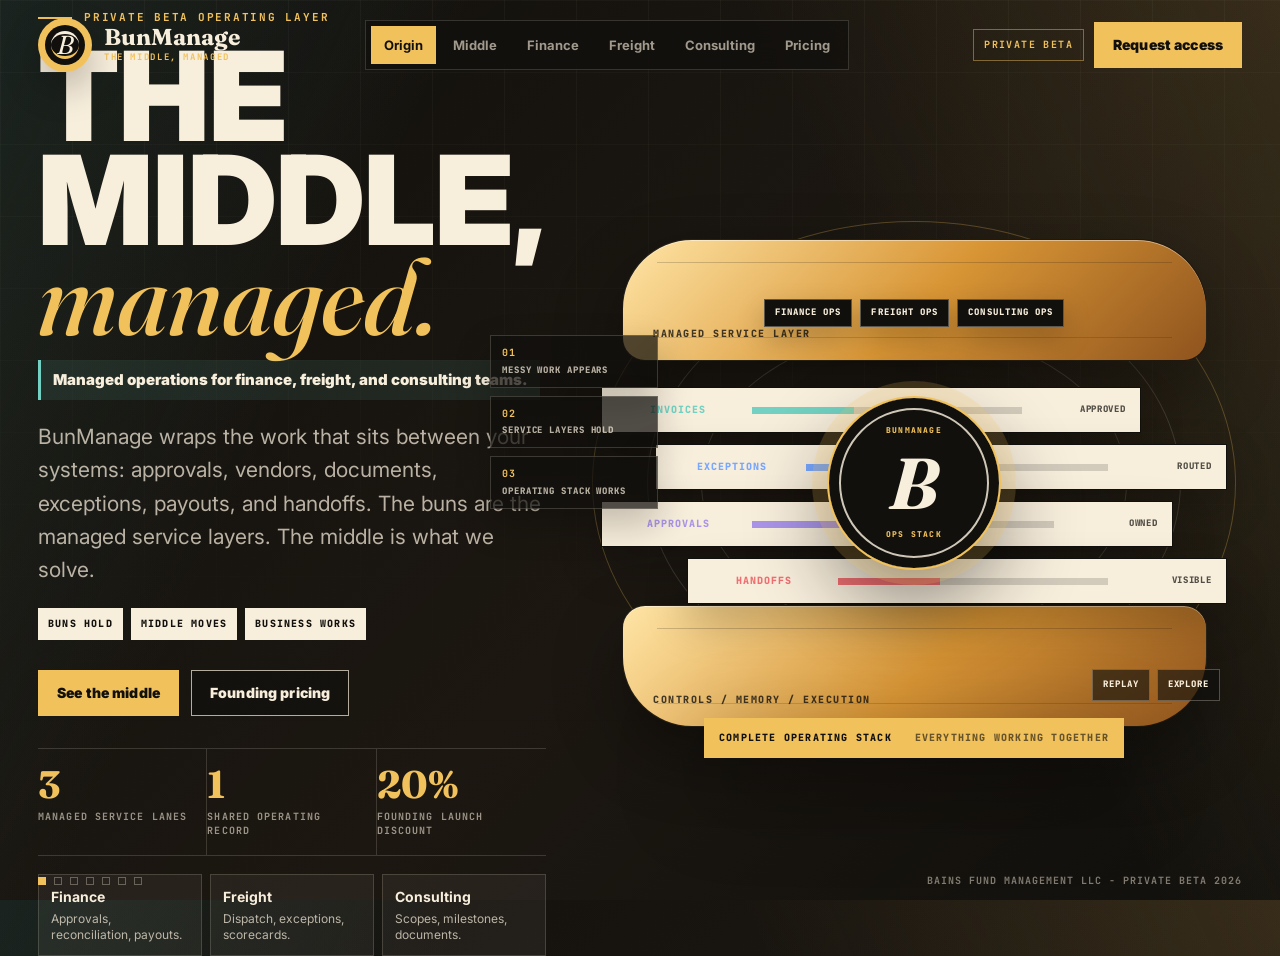
==== commit 1c8deccf: "ux: refine BunManage landing clarity" ====
--- a/index.html
+++ b/index.html
@@ -3,30 +3,33 @@
 <head>
 <meta charset="utf-8">
 <meta name="viewport" content="width=device-width,initial-scale=1,viewport-fit=cover">
-<title>BunManage - The middle, managed</title>
-<meta name="description" content="BunManage provides the service buns for finance, freight, and consulting. In between, we solve the invoices, approvals, vendors, documents, exceptions, payouts, and decisions that make the whole business stack work.">
+<title>BunManage - Managed operations for the messy middle</title>
+<meta name="description" content="BunManage is a private-beta operating layer for finance, freight, and consulting teams. We manage the invoices, approvals, documents, exceptions, vendors, payouts, and handoffs that sit between disconnected systems.">
 <meta name="theme-color" content="#11100d">
 <meta name="robots" content="index,follow">
 <meta property="og:title" content="BunManage - The middle, managed">
-<meta property="og:description" content="Service buns for finance, freight, and consulting. Everything in the middle, managed.">
+<meta property="og:description" content="Managed operations for finance, freight, and consulting teams. The middle, managed.">
 <meta property="og:type" content="website">
 <meta property="og:url" content="https://www.bunmanage.com">
 <meta property="og:site_name" content="BunManage">
 <meta property="og:image" content="https://www.bunmanage.com/og.svg">
 <meta name="twitter:card" content="summary_large_image">
 <meta name="twitter:title" content="BunManage - The middle, managed">
-<meta name="twitter:description" content="Service buns for finance, freight, and consulting. Everything in the middle, managed.">
+<meta name="twitter:description" content="Managed operations for finance, freight, and consulting teams. The middle, managed.">
 <meta name="twitter:image" content="https://www.bunmanage.com/og.svg">
 <link rel="canonical" href="https://www.bunmanage.com">
 <link rel="icon" href="data:image/svg+xml,<svg xmlns='http://www.w3.org/2000/svg' viewBox='0 0 32 32'><rect width='32' height='32' fill='%2311100d'/><circle cx='16' cy='16' r='15' fill='%23f1c15b'/><circle cx='16' cy='16' r='10' fill='%2311100d'/><path d='M9 12h14M9 20h14' stroke='%23f8eedc' stroke-width='2' stroke-linecap='round'/><text x='11' y='21' font-family='Georgia,serif' font-size='14' font-style='italic' fill='%23f8eedc'>B</text></svg>" type="image/svg+xml">
 <link rel="preconnect" href="https://fonts.googleapis.com">
 <link rel="preconnect" href="https://fonts.gstatic.com" crossorigin>
 <link href="https://fonts.googleapis.com/css2?family=Fraunces:ital,opsz,wght@0,9..144,500;0,9..144,700;1,9..144,400&family=Inter:wght@400;500;600;700;800;900&family=JetBrains+Mono:wght@400;500;700&display=swap" rel="stylesheet">
+<script type="application/ld+json">
+{"@context":"https://schema.org","@type":"SoftwareApplication","name":"BunManage","applicationCategory":"BusinessApplication","operatingSystem":"Web","url":"https://www.bunmanage.com","description":"A private-beta operating layer for finance, freight, and consulting workflows.","offers":{"@type":"AggregateOffer","lowPrice":"399","highPrice":"1999","priceCurrency":"USD"}}
+</script>
 <style>
 *,*::before,*::after{box-sizing:border-box;margin:0;padding:0}
-:root{--ink:#11100d;--ink-2:#24211a;--cream:#f8eedc;--paper:#efe2ca;--gold:#f1c15b;--gold-2:#d89535;--brown:#8f541e;--teal:#72d1c2;--orange:#f08b3d;--violet:#a994e8;--rose:#f06f72;--line:rgba(248,238,220,.16);--muted:rgba(248,238,220,.72);--panel:rgba(248,238,220,.08);--panel-2:rgba(248,238,220,.14);--shadow:0 30px 90px rgba(0,0,0,.42);--sans:'Inter',system-ui,-apple-system,BlinkMacSystemFont,sans-serif;--serif:'Fraunces',Georgia,serif;--mono:'JetBrains Mono',ui-monospace,monospace;--ease:cubic-bezier(.22,1,.36,1)}
+:root{--ink:#11100d;--ink-2:#24211a;--cream:#f8eedc;--paper:#efe2ca;--gold:#f1c15b;--gold-2:#d89535;--brown:#8f541e;--teal:#72d1c2;--blue:#77a7ff;--orange:#f08b3d;--violet:#a994e8;--rose:#f06f72;--line:rgba(248,238,220,.16);--muted:rgba(248,238,220,.72);--panel:rgba(248,238,220,.08);--panel-2:rgba(248,238,220,.14);--shadow:0 30px 90px rgba(0,0,0,.42);--sans:'Inter',system-ui,-apple-system,BlinkMacSystemFont,sans-serif;--serif:'Fraunces',Georgia,serif;--mono:'JetBrains Mono',ui-monospace,monospace;--ease:cubic-bezier(.22,1,.36,1)}
 html{font-size:16px;scroll-behavior:smooth;-webkit-text-size-adjust:100%}
-body{min-width:320px;min-height:100vh;overflow:hidden;background:radial-gradient(circle at 82% 18%,rgba(241,193,91,.18),transparent 28%),radial-gradient(circle at 12% 82%,rgba(114,209,194,.14),transparent 26%),linear-gradient(135deg,#11100d,#1c1711 56%,#11100d);color:var(--cream);font-family:var(--sans);line-height:1.45;-webkit-font-smoothing:antialiased;text-rendering:optimizeLegibility}
+body{min-width:320px;min-height:100vh;overflow:hidden;background:linear-gradient(115deg,rgba(114,209,194,.10),transparent 28%),linear-gradient(245deg,rgba(241,193,91,.13),transparent 32%),linear-gradient(135deg,#11100d,#1c1711 56%,#11100d);color:var(--cream);font-family:var(--sans);line-height:1.45;-webkit-font-smoothing:antialiased;text-rendering:optimizeLegibility}
 body::before{content:'';position:fixed;inset:0;pointer-events:none;background:linear-gradient(90deg,rgba(248,238,220,.045) 1px,transparent 1px),linear-gradient(rgba(248,238,220,.035) 1px,transparent 1px);background-size:72px 72px;mask-image:linear-gradient(to bottom,rgba(0,0,0,.88),transparent 86%)}
 a{color:inherit;text-decoration:none}
 button,input,select,textarea{font:inherit}
@@ -60,15 +63,16 @@
 .screen.active{opacity:1;pointer-events:auto;transform:none}
 .screen-inner{width:min(1240px,100%);margin:0 auto;min-height:calc(100vh - 122px);min-height:calc(100dvh - 122px);display:grid;grid-template-columns:minmax(0,1fr);align-items:center;gap:28px}
 @media(min-width:1020px){.screen-inner{grid-template-columns:.92fr 1.08fr}}
-.copy{max-width:650px}
+.copy{max-width:670px}
 .eyebrow{display:flex;align-items:center;gap:12px;margin-bottom:18px;font-family:var(--mono);font-size:11px;font-weight:700;letter-spacing:.16em;text-transform:uppercase;color:var(--gold)}
 .eyebrow::before{content:'';width:34px;height:2px;background:var(--gold)}
 h1,h2{color:var(--cream);letter-spacing:0}
-h1{font-size:clamp(58px,10.5vw,150px);line-height:.82;font-weight:900;text-transform:uppercase}
+h1{font-size:clamp(54px,9.7vw,132px);line-height:.84;font-weight:900;text-transform:uppercase}
 h1 em{display:block;font-family:var(--serif);font-weight:500;font-style:italic;text-transform:none;color:var(--gold);font-size:.86em}
 h2{font-family:var(--serif);font-size:clamp(40px,6vw,82px);font-weight:700;line-height:.96}
 h2 em{font-style:italic;color:var(--gold)}
-.lede{max-width:56ch;margin-top:24px;color:var(--muted);font-size:clamp(17px,1.7vw,21px);line-height:1.58}
+.plain-promise{display:inline-flex;margin-top:18px;padding:10px 12px;border-left:3px solid var(--teal);background:rgba(114,209,194,.10);color:var(--cream);font-size:15px;font-weight:900;line-height:1.35}
+.lede{max-width:57ch;margin-top:20px;color:var(--muted);font-size:clamp(17px,1.7vw,21px);line-height:1.58}
 .campaign{display:flex;flex-wrap:wrap;gap:8px;margin-top:22px}
 .campaign span{min-height:32px;display:inline-flex;align-items:center;padding:0 10px;background:var(--cream);color:var(--ink);font-family:var(--mono);font-size:10px;font-weight:900;letter-spacing:.12em;text-transform:uppercase}
 .actions{display:flex;flex-wrap:wrap;gap:12px;margin-top:30px}
@@ -77,41 +81,52 @@
 .proof div:last-child{border-right:0}
 .proof strong{display:block;font-family:var(--serif);font-size:clamp(27px,3vw,42px);font-weight:700;line-height:1;color:var(--gold)}
 .proof span{display:block;margin-top:6px;font-family:var(--mono);font-size:10px;font-weight:700;text-transform:uppercase;letter-spacing:.11em;color:rgba(248,238,220,.58)}
+.flow-mini{display:grid;grid-template-columns:repeat(3,1fr);gap:8px;margin-top:18px}
+.flow-mini button{min-height:72px;padding:12px;border:1px solid var(--line);background:rgba(248,238,220,.06);text-align:left;transition:background .18s var(--ease),transform .18s var(--ease)}
+.flow-mini button:hover{background:rgba(248,238,220,.12);transform:translateY(-2px)}
+.flow-mini strong{display:block;font-size:14px;color:var(--cream)}
+.flow-mini small{display:block;margin-top:4px;color:var(--muted);font-size:12px;line-height:1.35}
 .stack-stage{min-height:580px;position:relative;display:grid;place-items:center}
 .burger-system{position:relative;width:min(680px,95vw);min-height:560px;display:grid;place-items:center}
-.welcome-burst{position:absolute;z-index:9;left:50%;top:50%;transform:translate(-50%,-50%) scale(.88);min-width:220px;padding:16px 18px;text-align:center;background:var(--cream);color:var(--ink);box-shadow:0 28px 72px rgba(0,0,0,.38);opacity:0;animation:welcomePop 5.8s var(--ease) forwards;pointer-events:none}
+.welcome-burst{position:absolute;z-index:9;left:50%;top:50%;transform:translate(-50%,-50%) scale(.88);min-width:238px;padding:16px 18px;text-align:center;background:var(--cream);color:var(--ink);box-shadow:0 28px 72px rgba(0,0,0,.38);opacity:0;animation:welcomePop 5.6s var(--ease) forwards;pointer-events:none}
 .welcome-burst span,.welcome-burst b{display:block}
 .welcome-burst span{font-family:var(--mono);font-size:10px;font-weight:900;letter-spacing:.16em;text-transform:uppercase;color:var(--brown)}
 .welcome-burst b{margin-top:3px;font-family:var(--serif);font-size:31px;line-height:1;color:var(--ink)}
-.halo{position:absolute;inset:18px;border-radius:50%;border:1px solid rgba(241,193,91,.28);opacity:0;animation:haloServe 6.8s var(--ease) forwards,spin 26s linear infinite}
+.halo{position:absolute;inset:18px;border-radius:50%;border:1px solid rgba(241,193,91,.28);opacity:0;animation:haloServe 6.4s var(--ease) forwards,spin 26s linear infinite}
 .halo::before,.halo::after{content:'';position:absolute;border-radius:50%;border:1px solid rgba(248,238,220,.14)}
 .halo::before{inset:54px}
 .halo::after{inset:108px}
-.stack-shadow{position:absolute;left:13%;right:13%;bottom:42px;height:38px;background:radial-gradient(ellipse,rgba(0,0,0,.62),transparent 70%);filter:blur(8px);opacity:0;animation:shadowServe 6.8s var(--ease) forwards}
+.stack-shadow{position:absolute;left:13%;right:13%;bottom:42px;height:38px;background:radial-gradient(ellipse,rgba(0,0,0,.62),transparent 70%);filter:blur(8px);opacity:0;animation:shadowServe 6.4s var(--ease) forwards}
 .service-bun{position:absolute;left:7%;right:7%;height:122px;border:1.5px solid rgba(17,16,13,.9);background:linear-gradient(135deg,#ffe5a6,#d89535 52%,#8f541e);box-shadow:0 28px 70px rgba(0,0,0,.33),inset 0 1px 0 rgba(255,255,255,.44);overflow:hidden;opacity:0}
 .service-bun::before{content:'';position:absolute;inset:22px 34px;border-top:1px solid rgba(17,16,13,.18);border-bottom:1px solid rgba(17,16,13,.15)}
 .service-bun::after{content:attr(data-label);position:absolute;left:30px;bottom:19px;font-family:var(--mono);font-size:10px;font-weight:900;letter-spacing:.15em;text-transform:uppercase;color:rgba(17,16,13,.78)}
-.service-bun.top{top:36px;border-radius:70px 70px 23px 23px;animation:topBunServe 6.8s var(--ease) forwards}
-.service-bun.bottom{bottom:36px;border-radius:23px 23px 70px 70px;animation:bottomBunServe 6.8s var(--ease) forwards}
+.service-bun.top{top:36px;border-radius:70px 70px 23px 23px;animation:topBunServe 6.4s var(--ease) forwards}
+.service-bun.bottom{bottom:36px;border-radius:23px 23px 70px 70px;animation:bottomBunServe 6.4s var(--ease) forwards}
 .middle-stack{position:absolute;z-index:3;left:4%;right:4%;top:184px;bottom:184px;display:grid;grid-template-columns:1fr;gap:11px}
-.middle-item{display:grid;grid-template-columns:112px 1fr auto;align-items:center;gap:12px;min-height:46px;padding:11px 14px;background:var(--cream);color:var(--ink);border:1.5px solid var(--ink);box-shadow:0 18px 44px rgba(0,0,0,.22);opacity:0;transform:translateY(24px) scale(.9)}
-.middle-item:nth-child(1){margin-right:86px;color:var(--teal);animation:middlePop .62s var(--ease) .72s forwards,slideMiddle 5s var(--ease) 2.1s infinite}
-.middle-item:nth-child(2){margin-left:54px;color:var(--orange);animation:middlePop .62s var(--ease) .94s forwards,slideMiddle 5s var(--ease) 2.3s infinite}
-.middle-item:nth-child(3){margin-right:54px;color:var(--violet);animation:middlePop .62s var(--ease) 1.16s forwards,slideMiddle 5s var(--ease) 2.5s infinite}
-.middle-item:nth-child(4){margin-left:86px;color:var(--rose);animation:middlePop .62s var(--ease) 1.38s forwards,slideMiddle 5s var(--ease) 2.7s infinite}
+.middle-item{display:grid;grid-template-columns:124px 1fr 92px;align-items:center;gap:12px;min-height:46px;padding:11px 14px;background:var(--cream);color:var(--ink);border:1.5px solid var(--ink);box-shadow:0 18px 44px rgba(0,0,0,.22);opacity:0;transform:translateY(24px) scale(.9)}
+.middle-item:nth-child(1){margin-right:86px;color:var(--teal);animation:middlePop .62s var(--ease) .62s forwards,slideMiddle 5s var(--ease) 2.1s infinite}
+.middle-item:nth-child(2){margin-left:54px;color:var(--blue);animation:middlePop .62s var(--ease) .86s forwards,slideMiddle 5s var(--ease) 2.3s infinite}
+.middle-item:nth-child(3){margin-right:54px;color:var(--violet);animation:middlePop .62s var(--ease) 1.1s forwards,slideMiddle 5s var(--ease) 2.5s infinite}
+.middle-item:nth-child(4){margin-left:86px;color:var(--rose);animation:middlePop .62s var(--ease) 1.34s forwards,slideMiddle 5s var(--ease) 2.7s infinite}
 .middle-item b{font-family:var(--mono);font-size:10px;font-weight:900;letter-spacing:.1em;text-transform:uppercase}
 .middle-item i{height:7px;background:rgba(17,16,13,.16);position:relative;overflow:hidden}
 .middle-item i::after{content:'';position:absolute;inset:0 auto 0 0;width:38%;background:currentColor;animation:moveSignal 2.8s var(--ease) infinite}
-.middle-item span{width:10px;height:10px;border-radius:50%;background:currentColor}
-.service-tags{position:absolute;z-index:6;inset:96px 7% auto;display:flex;justify-content:center;gap:8px;opacity:0;animation:tagsServe 6.8s var(--ease) forwards}
+.middle-item small{justify-self:end;font-family:var(--mono);font-size:9px;font-weight:900;letter-spacing:.08em;text-transform:uppercase;color:rgba(17,16,13,.72)}
+.service-tags{position:absolute;z-index:6;inset:96px 7% auto;display:flex;justify-content:center;gap:8px;opacity:0;animation:tagsServe 6.4s var(--ease) forwards}
 .service-tags span{min-height:28px;display:inline-flex;align-items:center;padding:0 10px;background:var(--ink);border:1px solid rgba(248,238,220,.32);color:var(--cream);font-family:var(--mono);font-size:9px;font-weight:900;letter-spacing:.12em;text-transform:uppercase;box-shadow:0 12px 28px rgba(0,0,0,.22)}
-.brand-core{position:absolute;z-index:5;width:174px;height:174px;border-radius:50%;display:grid;place-items:center;background:var(--ink);border:2px solid var(--gold);box-shadow:inset 0 0 0 10px var(--ink),inset 0 0 0 12px rgba(248,238,220,.82),0 0 0 15px rgba(241,193,91,.18),0 34px 82px rgba(0,0,0,.45);opacity:0;transform:scale(.72);animation:coreServe .72s var(--ease) 4.05s forwards,pulse 3s var(--ease) 4.85s infinite}
+.brand-core{position:absolute;z-index:5;width:174px;height:174px;border-radius:50%;display:grid;place-items:center;background:var(--ink);border:2px solid var(--gold);box-shadow:inset 0 0 0 10px var(--ink),inset 0 0 0 12px rgba(248,238,220,.82),0 0 0 15px rgba(241,193,91,.18),0 34px 82px rgba(0,0,0,.45);opacity:0;transform:scale(.72);animation:coreServe .72s var(--ease) 3.8s forwards,pulse 3s var(--ease) 4.55s infinite}
 .brand-core b{font-family:var(--serif);font-size:72px;font-weight:700;font-style:italic;color:var(--cream)}
 .brand-core span{position:absolute;font-family:var(--mono);font-size:8px;font-weight:900;letter-spacing:.15em;text-transform:uppercase;color:var(--gold)}
 .brand-core .top-word{top:27px}
 .brand-core .bottom-word{bottom:27px}
-.stack-caption{position:absolute;z-index:6;left:50%;bottom:5px;transform:translate(-50%,18px);min-width:min(370px,90vw);display:grid;grid-template-columns:1fr auto;align-items:center;gap:12px;padding:13px 15px;background:var(--gold);color:var(--ink);font-family:var(--mono);font-size:10px;font-weight:900;text-transform:uppercase;letter-spacing:.12em;box-shadow:var(--shadow);opacity:0;animation:captionServe .72s var(--ease) 4.78s forwards}
+.stack-caption{position:absolute;z-index:6;left:50%;bottom:5px;transform:translate(-50%,18px);min-width:min(420px,90vw);display:grid;grid-template-columns:1fr auto;align-items:center;gap:12px;padding:13px 15px;background:var(--gold);color:var(--ink);font-family:var(--mono);font-size:10px;font-weight:900;text-transform:uppercase;letter-spacing:.12em;box-shadow:var(--shadow);opacity:0;animation:captionServe .72s var(--ease) 4.55s forwards}
 .stack-caption small{font-size:10px;color:rgba(17,16,13,.62)}
+.phase-notes{position:absolute;z-index:7;left:0;top:132px;display:grid;gap:8px;opacity:0;animation:captionServe .72s var(--ease) 4.7s forwards}
+.phase-notes span{width:168px;padding:10px 11px;border:1px solid rgba(248,238,220,.18);background:rgba(17,16,13,.72);box-shadow:0 15px 36px rgba(0,0,0,.22);font-family:var(--mono);font-size:9px;font-weight:900;letter-spacing:.1em;text-transform:uppercase;color:var(--muted)}
+.phase-notes b{display:block;color:var(--gold);font-size:10px;margin-bottom:3px}
+.motion-controls{position:absolute;right:5%;bottom:62px;z-index:9;display:flex;gap:7px}
+.mini-control{min-height:32px;padding:0 10px;border:1px solid rgba(248,238,220,.28);background:rgba(17,16,13,.64);color:var(--cream);font-family:var(--mono);font-size:9px;font-weight:900;letter-spacing:.1em;text-transform:uppercase}
+.mini-control:hover{border-color:var(--gold);color:var(--gold)}
 .flow-panel{align-self:stretch;min-height:530px;border:1px solid var(--line);background:linear-gradient(145deg,rgba(248,238,220,.13),rgba(248,238,220,.06));box-shadow:var(--shadow);backdrop-filter:blur(18px);display:grid;grid-template-rows:auto 1fr auto;overflow:hidden}
 .panel-head{display:flex;align-items:center;justify-content:space-between;gap:16px;padding:19px 20px;border-bottom:1px solid var(--line)}
 .panel-label{font-family:var(--mono);font-size:11px;font-weight:900;text-transform:uppercase;letter-spacing:.14em;color:var(--gold)}
@@ -121,6 +136,11 @@
 .problem:nth-child(even){border-right:0}
 .problem strong{display:block;font-family:var(--serif);font-size:28px;font-weight:700;line-height:1.05;margin-bottom:8px}
 .problem p{font-size:14.5px;color:var(--muted);line-height:1.55}
+.trust-strip{display:grid;grid-template-columns:repeat(3,1fr);border-bottom:1px solid var(--line)}
+.trust-item{padding:18px 20px;border-right:1px solid var(--line)}
+.trust-item:last-child{border-right:0}
+.trust-item b{display:block;font-family:var(--mono);font-size:10px;font-weight:900;letter-spacing:.12em;text-transform:uppercase;color:var(--gold);margin-bottom:7px}
+.trust-item span{display:block;font-size:13.5px;color:var(--muted);line-height:1.5}
 .flow-steps{display:grid}
 .flow-step{display:grid;grid-template-columns:42px 1fr;gap:16px;padding:22px 20px;border-bottom:1px solid var(--line)}
 .flow-step:last-child{border-bottom:0}
@@ -130,13 +150,15 @@
 .result-strip{padding:17px 20px;border-top:1px solid var(--line);display:flex;align-items:center;justify-content:space-between;gap:18px;font-family:var(--mono);font-size:11px;font-weight:900;letter-spacing:.1em;text-transform:uppercase;color:rgba(248,238,220,.64)}
 .meter{width:min(210px,34vw);height:9px;background:rgba(248,238,220,.13);overflow:hidden}
 .meter i{display:block;height:100%;width:68%;background:var(--gold);animation:meter 4s var(--ease) infinite}
-.pricing-panel{grid-template-rows:auto 1fr}
+.pricing-panel{grid-template-rows:auto 1fr auto}
 .pricing-grid{display:grid;grid-template-columns:1fr}
 .price-card{position:relative;padding:26px 22px;border-bottom:1px solid var(--line)}
 .price-card:last-child{border-bottom:0}
 .price-card.featured{background:var(--cream);color:var(--ink)}
 .price-card h3{font-family:var(--serif);font-size:32px;font-weight:700;margin-bottom:8px}
-.price-card p{min-height:48px;color:rgba(248,238,220,.7);font-size:14.5px;line-height:1.55}
+.price-fit{display:inline-flex;min-height:27px;align-items:center;padding:0 9px;background:rgba(114,209,194,.12);border:1px solid rgba(114,209,194,.34);font-family:var(--mono);font-size:9px;font-weight:900;letter-spacing:.1em;text-transform:uppercase;color:var(--teal);margin-bottom:13px}
+.featured .price-fit{background:rgba(143,84,30,.11);border-color:rgba(143,84,30,.28);color:var(--brown)}
+.price-card p{min-height:58px;color:rgba(248,238,220,.7);font-size:14.5px;line-height:1.55}
 .price-card.featured p{color:rgba(17,16,13,.7)}
 .price{display:flex;align-items:baseline;gap:9px;margin:18px 0 7px;flex-wrap:wrap}
 .price strong{font-family:var(--serif);font-size:clamp(46px,5vw,64px);line-height:1;color:var(--gold)}
@@ -152,6 +174,7 @@
 .featured li{color:rgba(17,16,13,.76)}
 .price-card li::before{content:'';width:11px;height:2px;background:var(--gold);margin-top:10px}
 .featured li::before{background:var(--brown)}
+.pricing-note{padding:16px 20px;border-top:1px solid var(--line);font-size:13px;line-height:1.55;color:var(--muted)}
 @media(min-width:940px){.pricing-grid{grid-template-columns:repeat(3,1fr)}.price-card{border-right:1px solid var(--line);border-bottom:0}.price-card:last-child{border-right:0}}
 .route-cards{display:grid;gap:12px;margin-top:28px}
 .route-card{display:grid;grid-template-columns:14px 1fr auto;align-items:center;gap:14px;padding:16px;border:1px solid var(--line);background:rgba(248,238,220,.08);text-align:left;transition:background .18s var(--ease),transform .18s var(--ease)}
@@ -166,6 +189,9 @@
 .field input,.field textarea,.field select{width:100%;min-height:48px;border:1px solid var(--line);background:rgba(17,16,13,.72);color:var(--cream);padding:12px}
 .field textarea{min-height:112px;resize:vertical}
 .access-form .btn{width:100%;margin-top:6px}
+.form-status{min-height:21px;color:var(--teal);font-size:13px;line-height:1.45}
+.direct-email{font-size:13px;color:var(--muted);text-align:center}
+.direct-email a{color:var(--gold);font-weight:800}
 .footer-strip{position:fixed;z-index:18;left:clamp(16px,3vw,38px);right:clamp(16px,3vw,38px);bottom:12px;display:flex;align-items:center;justify-content:space-between;gap:14px;pointer-events:none}
 .progress-dots{display:flex;gap:8px}
 .progress-dot{width:8px;height:8px;border:1px solid rgba(248,238,220,.58);background:transparent;opacity:.55}
@@ -185,8 +211,10 @@
 @keyframes moveSignal{0%{transform:translateX(-115%)}70%,100%{transform:translateX(260%)}}
 @keyframes pulse{0%,100%{transform:scale(1)}50%{transform:scale(1.04)}}
 @keyframes meter{0%,100%{width:58%}50%{width:86%}}
+@media(min-width:1020px) and (max-height:820px){h1{font-size:clamp(52px,8.4vw,112px)}.lede{font-size:17px}.actions{margin-top:22px}.proof{margin-top:24px}.flow-mini{display:none}.stack-stage{min-height:510px}.burger-system{min-height:510px}}
 @media(max-width:1019px){body{overflow:auto}.screen{position:relative;inset:auto;display:none;padding-bottom:42px}.screen.active{display:block}.screen-inner{min-height:auto;padding-top:14px}.stack-stage{min-height:470px}.burger-system{min-height:450px}.flow-panel{min-height:auto;margin-top:22px}.footer-strip{position:relative;left:auto;right:auto;bottom:auto;padding:0 16px 16px}}
-@media(max-width:680px){.nav{align-items:flex-start}.brand{gap:9px}.seal{width:44px;height:44px}.seal::after{left:11px;right:11px;top:11px;height:22px}.seal span{font-size:22px}.brand-motto{display:none}.nav-actions{flex-direction:column;align-items:flex-end}.btn{min-height:43px;padding:0 13px}.stage{padding-inline:14px}.copy{max-width:100%}h1{font-size:clamp(58px,18vw,78px)}h2{font-size:clamp(38px,12vw,56px)}.lede{font-size:16.5px}.campaign span{font-size:9px}.proof{grid-template-columns:1fr}.proof div{border-right:0;border-bottom:1px solid var(--line)}.proof div:last-child{border-bottom:0}.stack-stage{min-height:430px}.burger-system{width:100%;min-height:415px}.welcome-burst{min-width:190px;padding:13px 15px}.welcome-burst b{font-size:25px}.service-bun{left:1%;right:1%;height:88px}.service-bun::after{left:18px;bottom:13px;font-size:8.5px}.service-bun.top{top:28px}.service-bun.bottom{bottom:30px}.service-tags{top:83px;left:2%;right:2%;gap:5px}.service-tags span{min-height:24px;padding:0 7px;font-size:7.5px}.middle-stack{left:3%;right:3%;top:128px;bottom:128px;gap:8px}.middle-item{grid-template-columns:82px 1fr auto;min-height:39px;padding:9px 10px}.middle-item:nth-child(1),.middle-item:nth-child(2),.middle-item:nth-child(3),.middle-item:nth-child(4){margin-left:0;margin-right:0}.middle-item b{font-size:8.5px}.brand-core{width:120px;height:120px}.brand-core b{font-size:49px}.brand-core span{font-size:6px}.brand-core .top-word{top:19px}.brand-core .bottom-word{bottom:19px}.stack-caption{grid-template-columns:1fr;gap:2px;min-width:min(290px,91vw);font-size:8.5px}.problem-grid{grid-template-columns:1fr}.problem{border-right:0}.result-strip{align-items:flex-start;flex-direction:column}.meter{width:100%}}
+@media(max-width:760px){.flow-mini{grid-template-columns:1fr}.trust-strip{grid-template-columns:1fr}.trust-item{border-right:0;border-bottom:1px solid var(--line)}.trust-item:last-child{border-bottom:0}}
+@media(max-width:680px){.nav{align-items:flex-start}.brand{gap:9px}.seal{width:44px;height:44px}.seal::after{left:11px;right:11px;top:11px;height:22px}.seal span{font-size:22px}.brand-motto{display:none}.nav-actions{flex-direction:column;align-items:flex-end}.btn{min-height:43px;padding:0 13px}.stage{padding-inline:14px}.copy{max-width:100%}h1{font-size:clamp(56px,17vw,74px)}h2{font-size:clamp(38px,12vw,56px)}.plain-promise{font-size:14px}.lede{font-size:16.5px}.campaign span{font-size:9px}.proof{grid-template-columns:1fr}.proof div{border-right:0;border-bottom:1px solid var(--line)}.proof div:last-child{border-bottom:0}.stack-stage{min-height:430px}.burger-system{width:100%;min-height:415px}.welcome-burst{min-width:190px;padding:13px 15px}.welcome-burst b{font-size:25px}.service-bun{left:1%;right:1%;height:88px}.service-bun::after{left:18px;bottom:13px;font-size:8.5px}.service-bun.top{top:28px}.service-bun.bottom{bottom:30px}.service-tags{top:83px;left:2%;right:2%;gap:5px}.service-tags span{min-height:24px;padding:0 7px;font-size:7.5px}.middle-stack{left:3%;right:3%;top:128px;bottom:128px;gap:8px}.middle-item{grid-template-columns:86px 1fr 58px;min-height:39px;padding:9px 10px}.middle-item:nth-child(1),.middle-item:nth-child(2),.middle-item:nth-child(3),.middle-item:nth-child(4){margin-left:0;margin-right:0}.middle-item b{font-size:8.5px}.middle-item small{font-size:7px}.brand-core{width:120px;height:120px}.brand-core b{font-size:49px}.brand-core span{font-size:6px}.brand-core .top-word{top:19px}.brand-core .bottom-word{bottom:19px}.stack-caption{grid-template-columns:1fr;gap:2px;min-width:min(300px,91vw);font-size:8.5px}.phase-notes{display:none}.motion-controls{right:2%;bottom:48px}.problem-grid{grid-template-columns:1fr}.problem{border-right:0}.result-strip{align-items:flex-start;flex-direction:column}.meter{width:100%}}
 @media(prefers-reduced-motion:reduce){*,*::before,*::after{animation-duration:.01ms!important;animation-iteration-count:1!important;transition-duration:.01ms!important}}
 </style>
 </head>
@@ -198,12 +226,12 @@
       <span class="brand-copy"><span class="brand-name">BunManage</span><span class="brand-motto">The middle, managed</span></span>
     </a>
     <div class="flow-tabs" role="tablist" aria-label="BunManage experiences">
-      <button class="flow-tab active" data-flow-link="home">Origin</button>
-      <button class="flow-tab" data-flow-link="middle">Middle</button>
-      <button class="flow-tab" data-flow-link="finance">Finance</button>
-      <button class="flow-tab" data-flow-link="freight">Freight</button>
-      <button class="flow-tab" data-flow-link="consulting">Consulting</button>
-      <button class="flow-tab" data-flow-link="pricing">Pricing</button>
+      <button class="flow-tab active" role="tab" aria-selected="true" data-flow-link="home">Origin</button>
+      <button class="flow-tab" role="tab" aria-selected="false" data-flow-link="middle">Middle</button>
+      <button class="flow-tab" role="tab" aria-selected="false" data-flow-link="finance">Finance</button>
+      <button class="flow-tab" role="tab" aria-selected="false" data-flow-link="freight">Freight</button>
+      <button class="flow-tab" role="tab" aria-selected="false" data-flow-link="consulting">Consulting</button>
+      <button class="flow-tab" role="tab" aria-selected="false" data-flow-link="pricing">Pricing</button>
     </div>
     <div class="nav-actions">
       <span class="nav-status">Private beta</span>
@@ -217,53 +245,61 @@
     <section class="screen active" id="home" data-flow="home" aria-labelledby="home-title">
       <div class="screen-inner">
         <div class="copy">
-          <div class="eyebrow">Buns are the service</div>
+          <div class="eyebrow">Private beta operating layer</div>
           <h1 id="home-title">The middle, <em>managed.</em></h1>
-          <p class="lede">BunManage gives operators the service buns: finance, freight, and consulting structure on the outside. In between, we solve the messy work that makes the final burger hold together.</p>
+          <p class="plain-promise">Managed operations for finance, freight, and consulting teams.</p>
+          <p class="lede">BunManage wraps the work that sits between your systems: approvals, vendors, documents, exceptions, payouts, and handoffs. The buns are the managed service layers. The middle is what we solve.</p>
           <div class="campaign" aria-label="BunManage motto lines"><span>Buns hold</span><span>Middle moves</span><span>Business works</span></div>
           <div class="actions"><button class="btn gold" data-flow-link="middle">See the middle</button><button class="btn dark" data-flow-link="pricing">Founding pricing</button></div>
-          <div class="proof" aria-label="BunManage model"><div><strong>3</strong><span>Service buns</span></div><div><strong>8+</strong><span>Middle problems</span></div><div><strong>1</strong><span>Complete stack</span></div></div>
+          <div class="proof" aria-label="BunManage model"><div><strong>3</strong><span>Managed service lanes</span></div><div><strong>1</strong><span>Shared operating record</span></div><div><strong>20%</strong><span>Founding launch discount</span></div></div>
+          <div class="flow-mini" aria-label="Choose a starting workflow">
+            <button data-flow-link="finance"><strong>Finance</strong><small>Approvals, reconciliation, payouts.</small></button>
+            <button data-flow-link="freight"><strong>Freight</strong><small>Dispatch, exceptions, scorecards.</small></button>
+            <button data-flow-link="consulting"><strong>Consulting</strong><small>Scopes, milestones, documents.</small></button>
+          </div>
         </div>
         <div class="stack-stage" aria-label="Animated BunManage operating burger model">
-          <div class="burger-system">
-            <div class="welcome-burst"><span>Welcome to</span><b>the middle</b></div>
+          <div class="burger-system" id="burgerSystem">
+            <div class="welcome-burst"><span>Welcome in</span><b>BunManage</b></div>
             <div class="halo"></div>
             <div class="stack-shadow"></div>
-            <div class="service-bun top" data-label="Finance / Freight / Consulting services"></div>
-            <div class="service-tags" aria-label="BunManage service buns"><span>Finance</span><span>Freight</span><span>Consulting</span></div>
+            <div class="service-bun top" data-label="Managed service layer"></div>
+            <div class="service-tags" aria-label="BunManage service buns"><span>Finance ops</span><span>Freight ops</span><span>Consulting ops</span></div>
             <div class="middle-stack">
-              <button class="middle-item" data-flow-link="finance"><b>Invoices</b><i></i><span></span></button>
-              <button class="middle-item" data-flow-link="freight"><b>Exceptions</b><i></i><span></span></button>
-              <button class="middle-item" data-flow-link="consulting"><b>Approvals</b><i></i><span></span></button>
-              <button class="middle-item" data-flow-link="middle"><b>Handoffs</b><i></i><span></span></button>
+              <button class="middle-item" data-flow-link="finance"><b>Invoices</b><i></i><small>Approved</small></button>
+              <button class="middle-item" data-flow-link="freight"><b>Exceptions</b><i></i><small>Routed</small></button>
+              <button class="middle-item" data-flow-link="consulting"><b>Approvals</b><i></i><small>Owned</small></button>
+              <button class="middle-item" data-flow-link="middle"><b>Handoffs</b><i></i><small>Visible</small></button>
             </div>
-            <div class="brand-core" aria-label="BunManage seal"><span class="top-word">BunManage</span><b>B</b><span class="bottom-word">Complete stack</span></div>
-            <div class="service-bun bottom" data-label="Implementation / controls / operating memory"></div>
-            <div class="stack-caption"><span>Complete burger served</span><small>Everything working together</small></div>
+            <div class="brand-core" aria-label="BunManage seal"><span class="top-word">BunManage</span><b>B</b><span class="bottom-word">Ops stack</span></div>
+            <div class="service-bun bottom" data-label="Controls / memory / execution"></div>
+            <div class="phase-notes" aria-hidden="true"><span><b>01</b> Messy work appears</span><span><b>02</b> Service layers hold</span><span><b>03</b> Operating stack works</span></div>
+            <div class="motion-controls"><button class="mini-control" type="button" id="replayBurger">Replay</button><button class="mini-control" type="button" data-flow-link="middle">Explore</button></div>
+            <div class="stack-caption"><span>Complete operating stack</span><small>Everything working together</small></div>
           </div>
         </div>
       </div>
     </section>
-    <section class="screen" id="middle" data-flow="middle" aria-labelledby="middle-title">
+    <section class="screen" id="middle" data-flow="middle" aria-labelledby="middle-title" aria-hidden="true" inert>
       <div class="screen-inner">
-        <div class="copy"><div class="eyebrow">What sits between</div><h2 id="middle-title">The middle is where operations break.</h2><p class="lede">The product is not the bun graphic. The product is the managed space between systems: the questions, files, approvals, exceptions, and handoffs that usually disappear into chat and spreadsheets.</p><div class="actions"><button class="btn gold" data-flow-link="finance">Start with finance</button><button class="btn subtle" data-flow-link="access">Request access</button></div></div>
-        <article class="flow-panel"><div class="panel-head"><span class="panel-label">Middle layer</span><span class="panel-badge">Solved work</span></div><div class="problem-grid"><div class="problem"><strong>Invoices</strong><p>Capture the request, documents, status, and approval trail before money moves.</p></div><div class="problem"><strong>Vendors</strong><p>Keep partner details, scorecards, contacts, and risk notes in the same operating memory.</p></div><div class="problem"><strong>Loads</strong><p>Connect lanes, assets, rates, exceptions, and delivery evidence to the financial record.</p></div><div class="problem"><strong>Decisions</strong><p>Turn scattered updates into visible next actions, accountable owners, and clean handoffs.</p></div></div><div class="result-strip"><span>Middle managed before it becomes cleanup</span><span class="meter"><i></i></span></div></article>
+        <div class="copy"><div class="eyebrow">What sits between</div><h2 id="middle-title">Your systems stay. The messy middle gets managed.</h2><p class="lede">BunManage is the managed space between tools: the questions, files, approvals, exceptions, and handoffs that usually disappear into chat and spreadsheets.</p><div class="actions"><button class="btn gold" data-flow-link="finance">Start with finance</button><button class="btn subtle" data-flow-link="access">Request access</button></div></div>
+        <article class="flow-panel"><div class="panel-head"><span class="panel-label">Middle layer</span><span class="panel-badge">Solved work</span></div><div class="problem-grid"><div class="problem"><strong>Invoices</strong><p>Capture the request, documents, status, and approval trail before money moves.</p></div><div class="problem"><strong>Vendors</strong><p>Keep partner details, scorecards, contacts, and risk notes in the same operating memory.</p></div><div class="problem"><strong>Loads</strong><p>Connect lanes, assets, rates, exceptions, and delivery evidence to the financial record.</p></div><div class="problem"><strong>Decisions</strong><p>Turn scattered updates into visible next actions, accountable owners, and clean handoffs.</p></div></div><div class="trust-strip" aria-label="Why operators can trust the workflow"><div class="trust-item"><b>Private beta</b><span>Each rollout starts with a real workflow map, not a generic software install.</span></div><div class="trust-item"><b>Audit-friendly</b><span>Approvals, documents, notes, and status changes stay tied to one operating record.</span></div><div class="trust-item"><b>Expandable</b><span>Start with one flow, prove it holds, then add the next service lane.</span></div></div><div class="result-strip"><span>Middle managed before it becomes cleanup</span><span class="meter"><i></i></span></div></article>
       </div>
     </section>
-    <section class="screen" id="finance" data-flow="finance" aria-labelledby="finance-title">
-      <div class="screen-inner"><div class="copy"><div class="eyebrow">Finance service bun</div><h2 id="finance-title">Money moves with a visible trail.</h2><p class="lede">Finance is one service bun: requests, approvals, payouts, reconciliation, and exports stay inside a managed operating record.</p><div class="actions"><button class="btn gold" data-flow-link="freight">Next: freight</button><button class="btn subtle" data-flow-link="pricing">Price the stack</button></div></div><article class="flow-panel"><div class="panel-head"><span class="panel-label">Finance workspace</span><span class="panel-badge">Capital controls</span></div><div class="flow-steps"><div class="flow-step"><span class="step-num">01</span><div><h3>Intake the payment</h3><p>Capture vendor, client, amount, entity, and required documents before a payment enters the approval lane.</p></div></div><div class="flow-step"><span class="step-num">02</span><div><h3>Route approvals</h3><p>Match the request to role-based approval rules so finance, operations, and leadership see only what they need.</p></div></div><div class="flow-step"><span class="step-num">03</span><div><h3>Reconcile and export</h3><p>Keep status, notes, and audit history attached to the same record instead of chasing context across tools.</p></div></div></div><div class="result-strip"><span>Cleaner cash visibility and fewer manual handoffs</span><span class="meter"><i></i></span></div></article></div>
-    </section>
-    <section class="screen" id="freight" data-flow="freight" aria-labelledby="freight-title">
-      <div class="screen-inner"><div class="copy"><div class="eyebrow">Freight service bun</div><h2 id="freight-title">Movement and margin share context.</h2><p class="lede">Freight is another service bun: dispatch, assets, vendor scorecards, exceptions, and cost data stay connected to the money picture.</p><div class="actions"><button class="btn gold" data-flow-link="consulting">Next: consulting</button><button class="btn subtle" data-flow-link="middle">Back to middle</button></div></div><article class="flow-panel"><div class="panel-head"><span class="panel-label">Freight workspace</span><span class="panel-badge">Dispatch logic</span></div><div class="flow-steps"><div class="flow-step"><span class="step-num">01</span><div><h3>Book the load</h3><p>Bring lane, carrier, asset, document, and rate details into one record before operations start moving.</p></div></div><div class="flow-step"><span class="step-num">02</span><div><h3>Watch exceptions</h3><p>Surface ETA, detention, document, and vendor-risk issues before they become back-office cleanup.</p></div></div><div class="flow-step"><span class="step-num">03</span><div><h3>Close the loop</h3><p>Connect delivery status to billing, payout review, and scorecards so dispatch learns from every movement.</p></div></div></div><div class="result-strip"><span>Tighter dispatch decisions with finance beside them</span><span class="meter"><i></i></span></div></article></div>
-    </section>
-    <section class="screen" id="consulting" data-flow="consulting" aria-labelledby="consulting-title">
-      <div class="screen-inner"><div class="copy"><div class="eyebrow">Consulting service bun</div><h2 id="consulting-title">Specialist work gets accountable.</h2><p class="lede">Consulting completes the service structure: scopes, milestones, documents, approvals, and payouts stay tied to the same operating record.</p><div class="actions"><button class="btn gold" data-flow-link="pricing">Price the complete stack</button><button class="btn subtle" data-flow-link="home">Back to origin</button></div></div><article class="flow-panel"><div class="panel-head"><span class="panel-label">Consulting workspace</span><span class="panel-badge">Engagement control</span></div><div class="flow-steps"><div class="flow-step"><span class="step-num">01</span><div><h3>Define the scope</h3><p>Turn a brief into milestones, owners, documents, rates, and approval expectations before the work starts.</p></div></div><div class="flow-step"><span class="step-num">02</span><div><h3>Track progress</h3><p>Keep notes, files, blockers, and client approval states visible without pushing the team into another project tool.</p></div></div><div class="flow-step"><span class="step-num">03</span><div><h3>Approve payout</h3><p>Route completion evidence back through finance controls so payments match the approved engagement record.</p></div></div></div><div class="result-strip"><span>Less ambiguity between delivery, documents, and payout</span><span class="meter"><i></i></span></div></article></div>
-    </section>
-    <section class="screen" id="pricing" data-flow="pricing" aria-labelledby="pricing-title">
-      <div class="screen-inner"><div class="copy"><div class="eyebrow">Founding customer pricing</div><h2 id="pricing-title">Priced for the full stack.</h2><p class="lede">BunManage is priced below mature freight ERP platforms, above generic task tools, and against the real cost of running disconnected finance, freight, and consulting systems.</p><div class="actions"><button class="btn gold" data-flow-link="access">Request founding terms</button><button class="btn subtle" data-flow-link="middle">Review the middle</button></div></div><article class="flow-panel pricing-panel"><div class="panel-head"><span class="panel-label">20% off first 12 months</span><span class="panel-badge">Launch offer</span></div><div class="pricing-grid"><div class="price-card"><h3>Starter</h3><p>One serious service bun with unlimited team members and a clean implementation path.</p><div class="price"><strong>$399</strong><s>$499</s><small>/ mo</small></div><div class="price-note">Single service</div><ul><li>Finance, freight, or consulting flow</li><li>Role-based access and audit exports</li><li>Founding customer onboarding</li></ul></div><div class="price-card featured"><h3>Growth</h3><p>Two connected service buns for operators ready to replace duplicate systems.</p><div class="price"><strong>$999</strong><s>$1,249</s><small>/ mo</small></div><div class="price-note">Most useful starting point</div><ul><li>Any two service flows</li><li>Shared command surface and inbox</li><li>Priority workflow mapping</li></ul></div><div class="price-card"><h3>Complete</h3><p>The final burger: finance, freight, and consulting managed through one workspace.</p><div class="price"><strong>$1,999</strong><s>$2,499</s><small>/ mo</small></div><div class="price-note">Full platform</div><ul><li>All three service flows</li><li>SSO, integration, and rollout planning</li><li>Dedicated implementation support</li></ul></div></div></article></div>
-    </section>
-    <section class="screen" id="access" data-flow="access" aria-labelledby="access-title">
-      <div class="screen-inner"><div class="copy"><div class="eyebrow">Request access</div><h2 id="access-title">Tell us what is in your middle.</h2><p class="lede">Early access is selective so each workspace can be shaped around the operator's real finance, freight, and consulting flows.</p><div class="route-cards"><button class="route-card" style="color:var(--teal)" data-flow-link="finance"><span class="route-dot"></span><span><strong>Finance first</strong><span>Start with approvals, reconciliation, and cash visibility.</span></span><i>01</i></button><button class="route-card" style="color:var(--orange)" data-flow-link="freight"><span class="route-dot"></span><span><strong>Freight first</strong><span>Start with dispatch, assets, exceptions, and scorecards.</span></span><i>02</i></button><button class="route-card" style="color:var(--violet)" data-flow-link="consulting"><span class="route-dot"></span><span><strong>Consulting first</strong><span>Start with scopes, milestones, documents, and payouts.</span></span><i>03</i></button></div></div><article class="flow-panel"><div class="panel-head"><span class="panel-label">Access request</span><span class="panel-badge">One business day</span></div><form class="access-form" action="mailto:hello@bunmanage.com" method="post" enctype="text/plain"><div class="field"><label for="email">Work email</label><input id="email" name="email" type="email" placeholder="name@company.com"></div><div class="field"><label for="starting-flow">Starting flow</label><select id="starting-flow" name="starting-flow"><option>Finance</option><option>Freight</option><option>Consulting</option><option>Two or more flows</option></select></div><div class="field"><label for="context">What needs managing?</label><textarea id="context" name="context" placeholder="Tell us what currently lives between systems."></textarea></div><button class="btn gold" type="submit">Email the access request</button><a class="btn subtle" href="mailto:hello@bunmanage.com?subject=Early%20Access%20-%20BunManage&body=Hi%20BunManage%20team%2C%0A%0AI%27d%20like%20to%20request%20early%20access.%20We%20operate%20in%3A%0A-%20Finance%3A%20%0A-%20Freight%3A%20%0A-%20Consulting%3A%20%0A%0AWhat%20we%27re%20trying%20to%20improve%3A%0A">Open email instead</a></form></article></div>
+    <section class="screen" id="finance" data-flow="finance" aria-labelledby="finance-title" aria-hidden="true" inert>
+      <div class="screen-inner"><div class="copy"><div class="eyebrow">Finance service lane</div><h2 id="finance-title">Money moves with a visible trail.</h2><p class="lede">Finance is one managed service lane: requests, approvals, payouts, reconciliation, and exports stay inside a single operating record.</p><div class="actions"><button class="btn gold" data-flow-link="freight">Next: freight</button><button class="btn subtle" data-flow-link="pricing">Price the stack</button></div></div><article class="flow-panel"><div class="panel-head"><span class="panel-label">Finance workspace</span><span class="panel-badge">Flow 01</span></div><div class="flow-steps"><div class="flow-step"><span class="step-num">01</span><div><h3>Intake the payment</h3><p>Capture vendor, client, amount, entity, and required documents before a payment enters the approval lane.</p></div></div><div class="flow-step"><span class="step-num">02</span><div><h3>Route approvals</h3><p>Match the request to role-based approval rules so finance, operations, and leadership see only what they need.</p></div></div><div class="flow-step"><span class="step-num">03</span><div><h3>Reconcile and export</h3><p>Keep status, notes, and audit history attached to the same record instead of chasing context across tools.</p></div></div></div><div class="result-strip"><span>Cleaner cash visibility and fewer manual handoffs</span><span class="meter"><i></i></span></div></article></div>
+    </section>
+    <section class="screen" id="freight" data-flow="freight" aria-labelledby="freight-title" aria-hidden="true" inert>
+      <div class="screen-inner"><div class="copy"><div class="eyebrow">Freight service lane</div><h2 id="freight-title">Movement and margin share context.</h2><p class="lede">Freight is another managed service lane: dispatch, assets, vendor scorecards, exceptions, and cost data stay connected to the money picture.</p><div class="actions"><button class="btn gold" data-flow-link="consulting">Next: consulting</button><button class="btn subtle" data-flow-link="middle">Back to middle</button></div></div><article class="flow-panel"><div class="panel-head"><span class="panel-label">Freight workspace</span><span class="panel-badge">Flow 02</span></div><div class="flow-steps"><div class="flow-step"><span class="step-num">01</span><div><h3>Book the load</h3><p>Bring lane, carrier, asset, document, and rate details into one record before operations start moving.</p></div></div><div class="flow-step"><span class="step-num">02</span><div><h3>Watch exceptions</h3><p>Surface ETA, detention, document, and vendor-risk issues before they become back-office cleanup.</p></div></div><div class="flow-step"><span class="step-num">03</span><div><h3>Close the loop</h3><p>Connect delivery status to billing, payout review, and scorecards so dispatch learns from every movement.</p></div></div></div><div class="result-strip"><span>Tighter dispatch decisions with finance beside them</span><span class="meter"><i></i></span></div></article></div>
+    </section>
+    <section class="screen" id="consulting" data-flow="consulting" aria-labelledby="consulting-title" aria-hidden="true" inert>
+      <div class="screen-inner"><div class="copy"><div class="eyebrow">Consulting service lane</div><h2 id="consulting-title">Specialist work gets accountable.</h2><p class="lede">Consulting completes the service structure: scopes, milestones, documents, approvals, and payouts stay tied to the same operating record.</p><div class="actions"><button class="btn gold" data-flow-link="pricing">Price the complete stack</button><button class="btn subtle" data-flow-link="home">Back to origin</button></div></div><article class="flow-panel"><div class="panel-head"><span class="panel-label">Consulting workspace</span><span class="panel-badge">Flow 03</span></div><div class="flow-steps"><div class="flow-step"><span class="step-num">01</span><div><h3>Define the scope</h3><p>Turn a brief into milestones, owners, documents, rates, and approval expectations before the work starts.</p></div></div><div class="flow-step"><span class="step-num">02</span><div><h3>Track progress</h3><p>Keep notes, files, blockers, and client approval states visible without pushing the team into another project tool.</p></div></div><div class="flow-step"><span class="step-num">03</span><div><h3>Approve payout</h3><p>Route completion evidence back through finance controls so payments match the approved engagement record.</p></div></div></div><div class="result-strip"><span>Less ambiguity between delivery, documents, and payout</span><span class="meter"><i></i></span></div></article></div>
+    </section>
+    <section class="screen" id="pricing" data-flow="pricing" aria-labelledby="pricing-title" aria-hidden="true" inert>
+      <div class="screen-inner"><div class="copy"><div class="eyebrow">Founding customer pricing</div><h2 id="pricing-title">Priced for the full operating stack.</h2><p class="lede">BunManage is positioned above generic task tools and below mature enterprise freight and ERP platforms. Founding customers receive 20% off standard rates for the first 12 months.</p><div class="actions"><button class="btn gold" data-flow-link="access">Request founding terms</button><button class="btn subtle" data-flow-link="middle">Review the middle</button></div></div><article class="flow-panel pricing-panel"><div class="panel-head"><span class="panel-label">20% off first 12 months</span><span class="panel-badge">Launch offer</span></div><div class="pricing-grid"><div class="price-card"><h3>Starter</h3><div class="price-fit">Best for proving one flow</div><p>One managed service lane with a clean implementation path for a focused operator team.</p><div class="price"><strong>$399</strong><s>$499</s><small>/ mo</small></div><div class="price-note">Single service lane</div><ul><li>Finance, freight, or consulting workflow</li><li>Core roles, activity trail, and exports</li><li>Founding customer onboarding</li></ul></div><div class="price-card featured"><h3>Growth</h3><div class="price-fit">Best starting point</div><p>Two connected service lanes for teams ready to replace duplicate systems and scattered updates.</p><div class="price"><strong>$999</strong><s>$1,249</s><small>/ mo</small></div><div class="price-note">Most useful starting point</div><ul><li>Any two service workflows</li><li>Shared command surface and inbox</li><li>Priority workflow mapping</li></ul></div><div class="price-card"><h3>Complete</h3><div class="price-fit">Best for replacing the stack</div><p>The complete operating stack: finance, freight, and consulting managed through one workspace.</p><div class="price"><strong>$1,999</strong><s>$2,499</s><small>/ mo</small></div><div class="price-note">Full platform</div><ul><li>All three service workflows</li><li>Integration and rollout planning</li><li>Dedicated implementation support</li></ul></div></div><p class="pricing-note">Launch pricing is shown before taxes and any custom implementation scope. Standard rates are listed beside each founding price so buyers can see the 20% discount clearly.</p></article></div>
+    </section>
+    <section class="screen" id="access" data-flow="access" aria-labelledby="access-title" aria-hidden="true" inert>
+      <div class="screen-inner"><div class="copy"><div class="eyebrow">Request access</div><h2 id="access-title">Tell us what is in your middle.</h2><p class="lede">Early access is selective so each workspace can be shaped around the operator's real finance, freight, and consulting flows.</p><div class="route-cards"><button class="route-card" style="color:var(--teal)" data-flow-link="finance"><span class="route-dot"></span><span><strong>Finance first</strong><span>Start with approvals, reconciliation, and cash visibility.</span></span><i>01</i></button><button class="route-card" style="color:var(--blue)" data-flow-link="freight"><span class="route-dot"></span><span><strong>Freight first</strong><span>Start with dispatch, assets, exceptions, and scorecards.</span></span><i>02</i></button><button class="route-card" style="color:var(--violet)" data-flow-link="consulting"><span class="route-dot"></span><span><strong>Consulting first</strong><span>Start with scopes, milestones, documents, and payouts.</span></span><i>03</i></button></div></div><article class="flow-panel"><div class="panel-head"><span class="panel-label">Access request</span><span class="panel-badge">One business day</span></div><form class="access-form" id="accessForm" action="mailto:hello@bunmanage.com" method="post" enctype="text/plain"><div class="field"><label for="email">Work email</label><input id="email" name="email" type="email" placeholder="name@company.com" required></div><div class="field"><label for="company">Company</label><input id="company" name="company" type="text" placeholder="Company name"></div><div class="field"><label for="starting-flow">Starting flow</label><select id="starting-flow" name="starting-flow"><option>Finance</option><option>Freight</option><option>Consulting</option><option>Two or more flows</option></select></div><div class="field"><label for="context">What needs managing?</label><textarea id="context" name="context" placeholder="Tell us what currently lives between systems." required></textarea></div><button class="btn gold" type="submit">Prepare access email</button><p class="form-status" id="formStatus" aria-live="polite"></p><p class="direct-email">Prefer direct email? <a href="mailto:hello@bunmanage.com?subject=Early%20Access%20-%20BunManage">hello@bunmanage.com</a></p></form></article></div>
     </section>
   </main>
 </div>
@@ -276,18 +312,65 @@
 const navTabs=[...document.querySelectorAll('.flow-tab')];
 const dots=[...document.querySelectorAll('.progress-dot')];
 const mobileFlow=document.getElementById('mobileFlow');
+const replayButton=document.getElementById('replayBurger');
+const animatedParts=[...document.querySelectorAll('.burger-system .welcome-burst,.burger-system .halo,.burger-system .stack-shadow,.burger-system .service-bun,.burger-system .service-tags,.burger-system .middle-item,.burger-system .brand-core,.burger-system .stack-caption,.burger-system .phase-notes')];
 function label(flow){return flow.charAt(0).toUpperCase()+flow.slice(1)}
 function showFlow(flow,push=true){
   const next=flows.includes(flow)?flow:'home';
-  screens.forEach(screen=>screen.classList.toggle('active',screen.dataset.flow===next));
-  navTabs.forEach(tab=>tab.classList.toggle('active',tab.dataset.flowLink===next));
+  screens.forEach(screen=>{
+    const active=screen.dataset.flow===next;
+    screen.classList.toggle('active',active);
+    screen.setAttribute('aria-hidden',String(!active));
+    screen.inert=!active;
+  });
+  navTabs.forEach(tab=>{
+    const active=tab.dataset.flowLink===next;
+    tab.classList.toggle('active',active);
+    tab.setAttribute('aria-selected',String(active));
+  });
   dots.forEach((dot,index)=>dot.classList.toggle('active',flows[index]===next));
   if(mobileFlow) mobileFlow.value=next;
-  document.title=next==='home'?'BunManage - The middle, managed':'BunManage - '+label(next);
+  document.title=next==='home'?'BunManage - Managed operations for the messy middle':'BunManage - '+label(next);
   if(push) history.pushState({flow:next},'','#'+next);
+}
+function replayLanding(){
+  const system=document.getElementById('burgerSystem');
+  if(!system)return;
+  animatedParts.forEach(part=>{part.style.animation='none'});
+  void system.offsetHeight;
+  animatedParts.forEach(part=>{part.style.animation=''});
 }
 links.forEach(item=>item.addEventListener('click',event=>{const flow=item.dataset.flowLink;if(!flow)return;event.preventDefault();showFlow(flow)}));
 if(mobileFlow) mobileFlow.addEventListener('change',event=>showFlow(event.target.value));
+if(replayButton) replayButton.addEventListener('click',replayLanding);
+const accessForm=document.getElementById('accessForm');
+const formStatus=document.getElementById('formStatus');
+if(accessForm){
+  accessForm.addEventListener('submit',event=>{
+    event.preventDefault();
+    if(!accessForm.reportValidity())return;
+    const data=new FormData(accessForm);
+    const email=String(data.get('email')||'');
+    const company=String(data.get('company')||'');
+    const flow=String(data.get('starting-flow')||'');
+    const context=String(data.get('context')||'');
+    const subject='Early Access - BunManage';
+    const body=[
+      'Hi BunManage team,',
+      '',
+      'I would like to request early access.',
+      '',
+      'Work email: '+email,
+      'Company: '+company,
+      'Starting flow: '+flow,
+      '',
+      'What needs managing:',
+      context
+    ].join('\n');
+    if(formStatus) formStatus.textContent='Email draft prepared. We typically reply within one business day.';
+    window.location.href='mailto:hello@bunmanage.com?subject='+encodeURIComponent(subject)+'&body='+encodeURIComponent(body);
+  });
+}
 window.addEventListener('popstate',()=>showFlow(location.hash.replace('#','')||'home',false));
 showFlow(location.hash.replace('#','')||'home',false);
 </script>
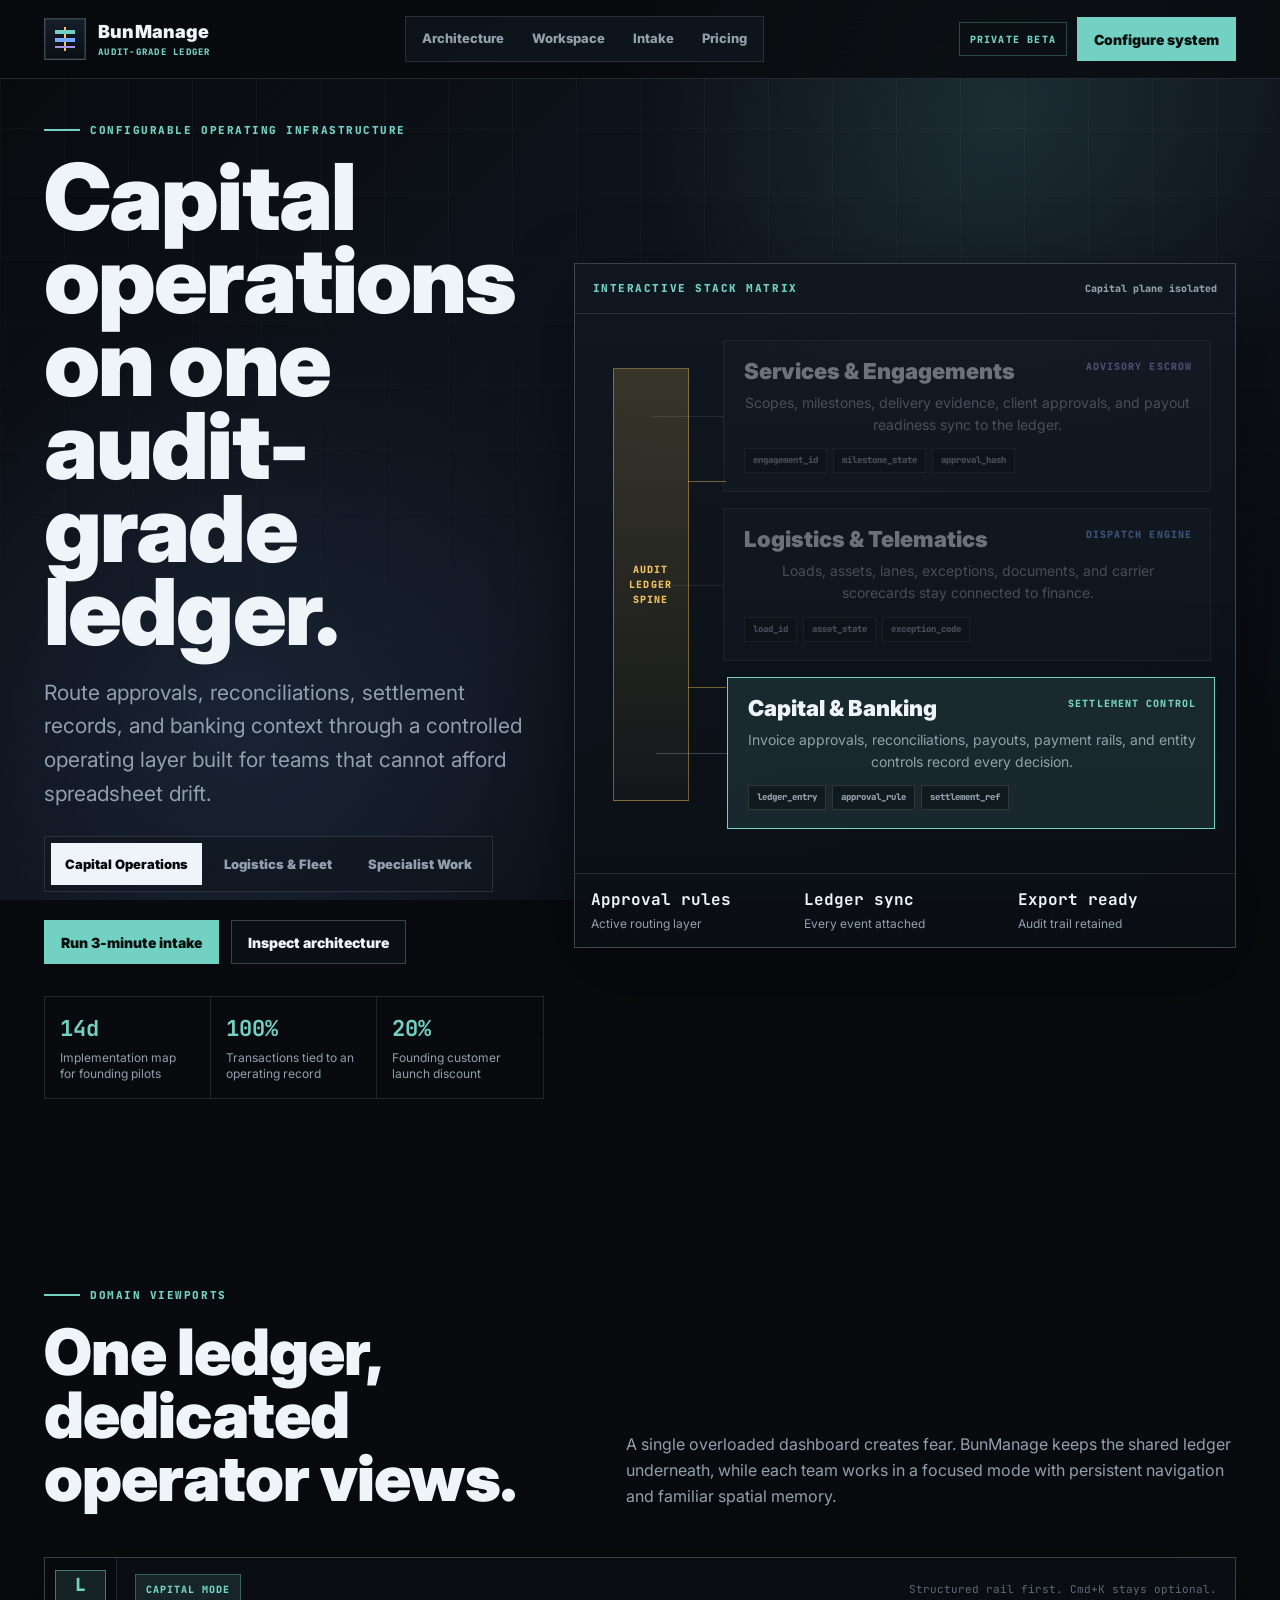
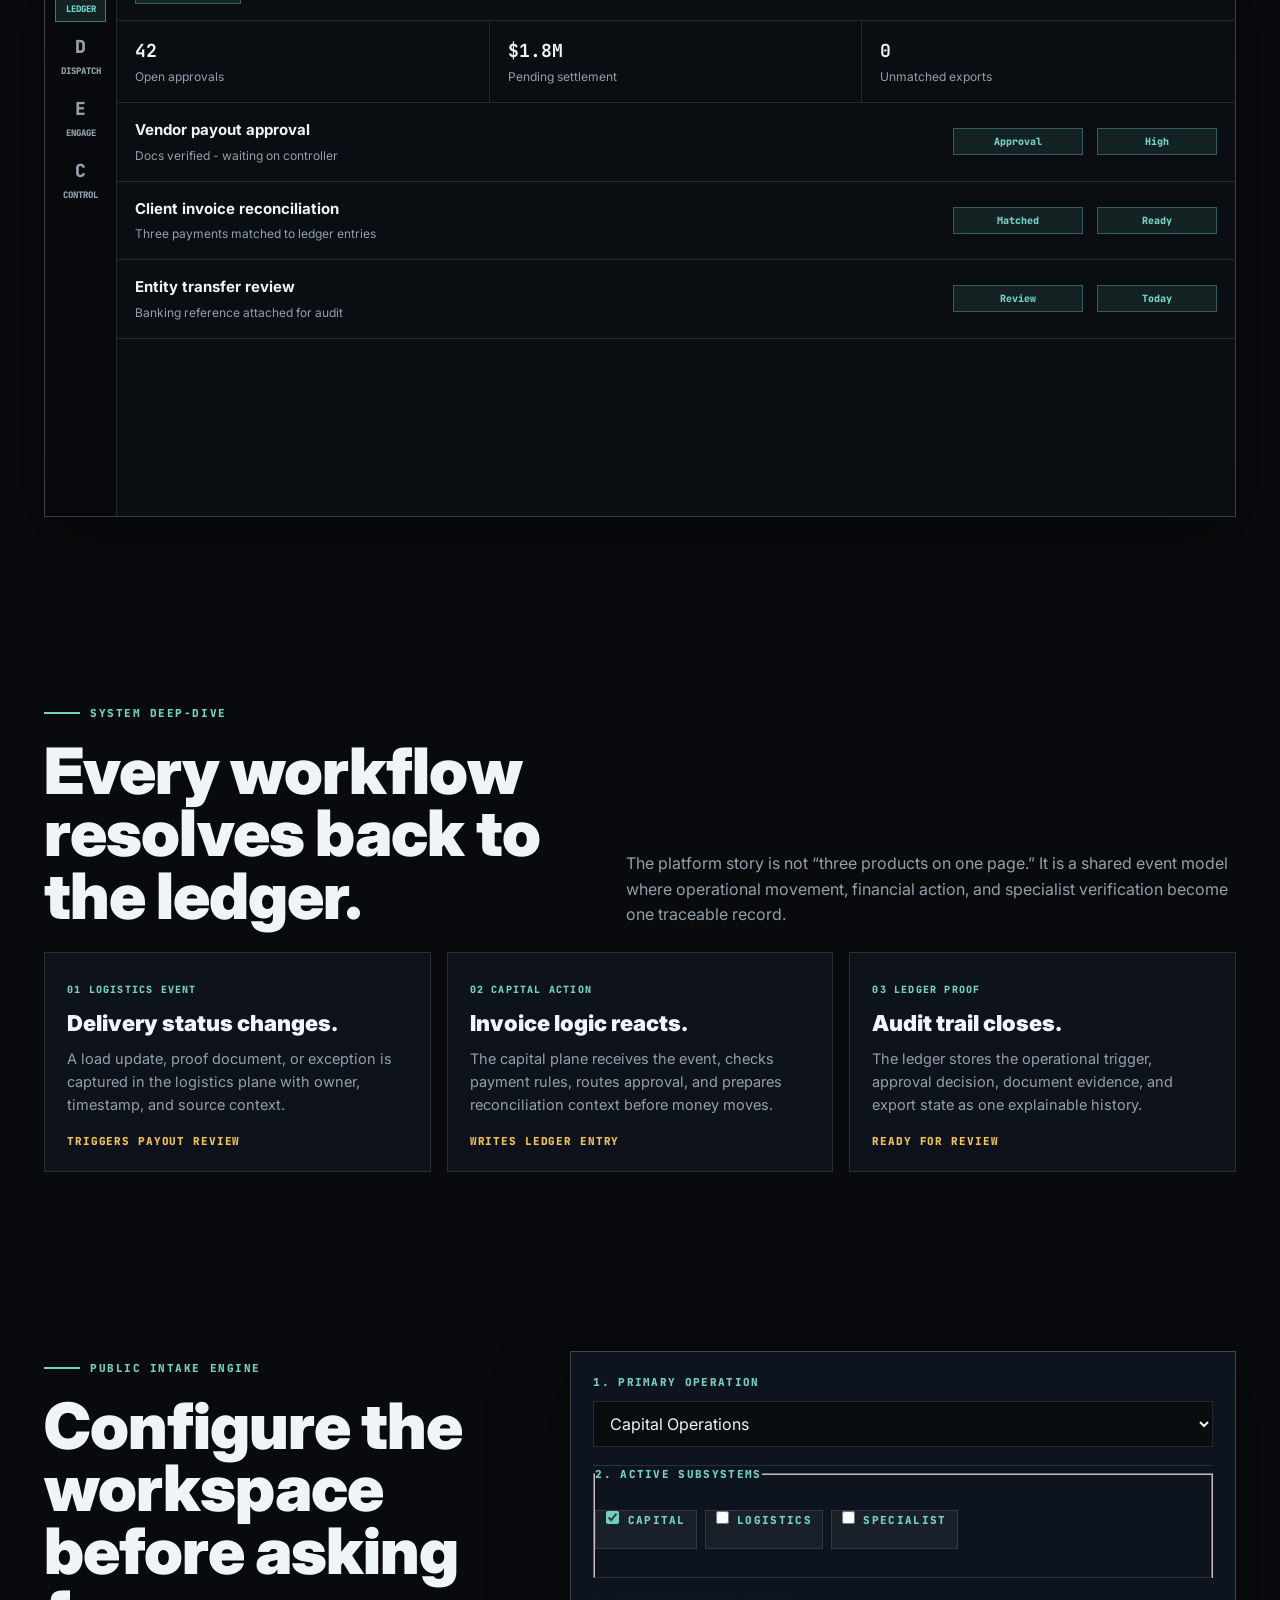
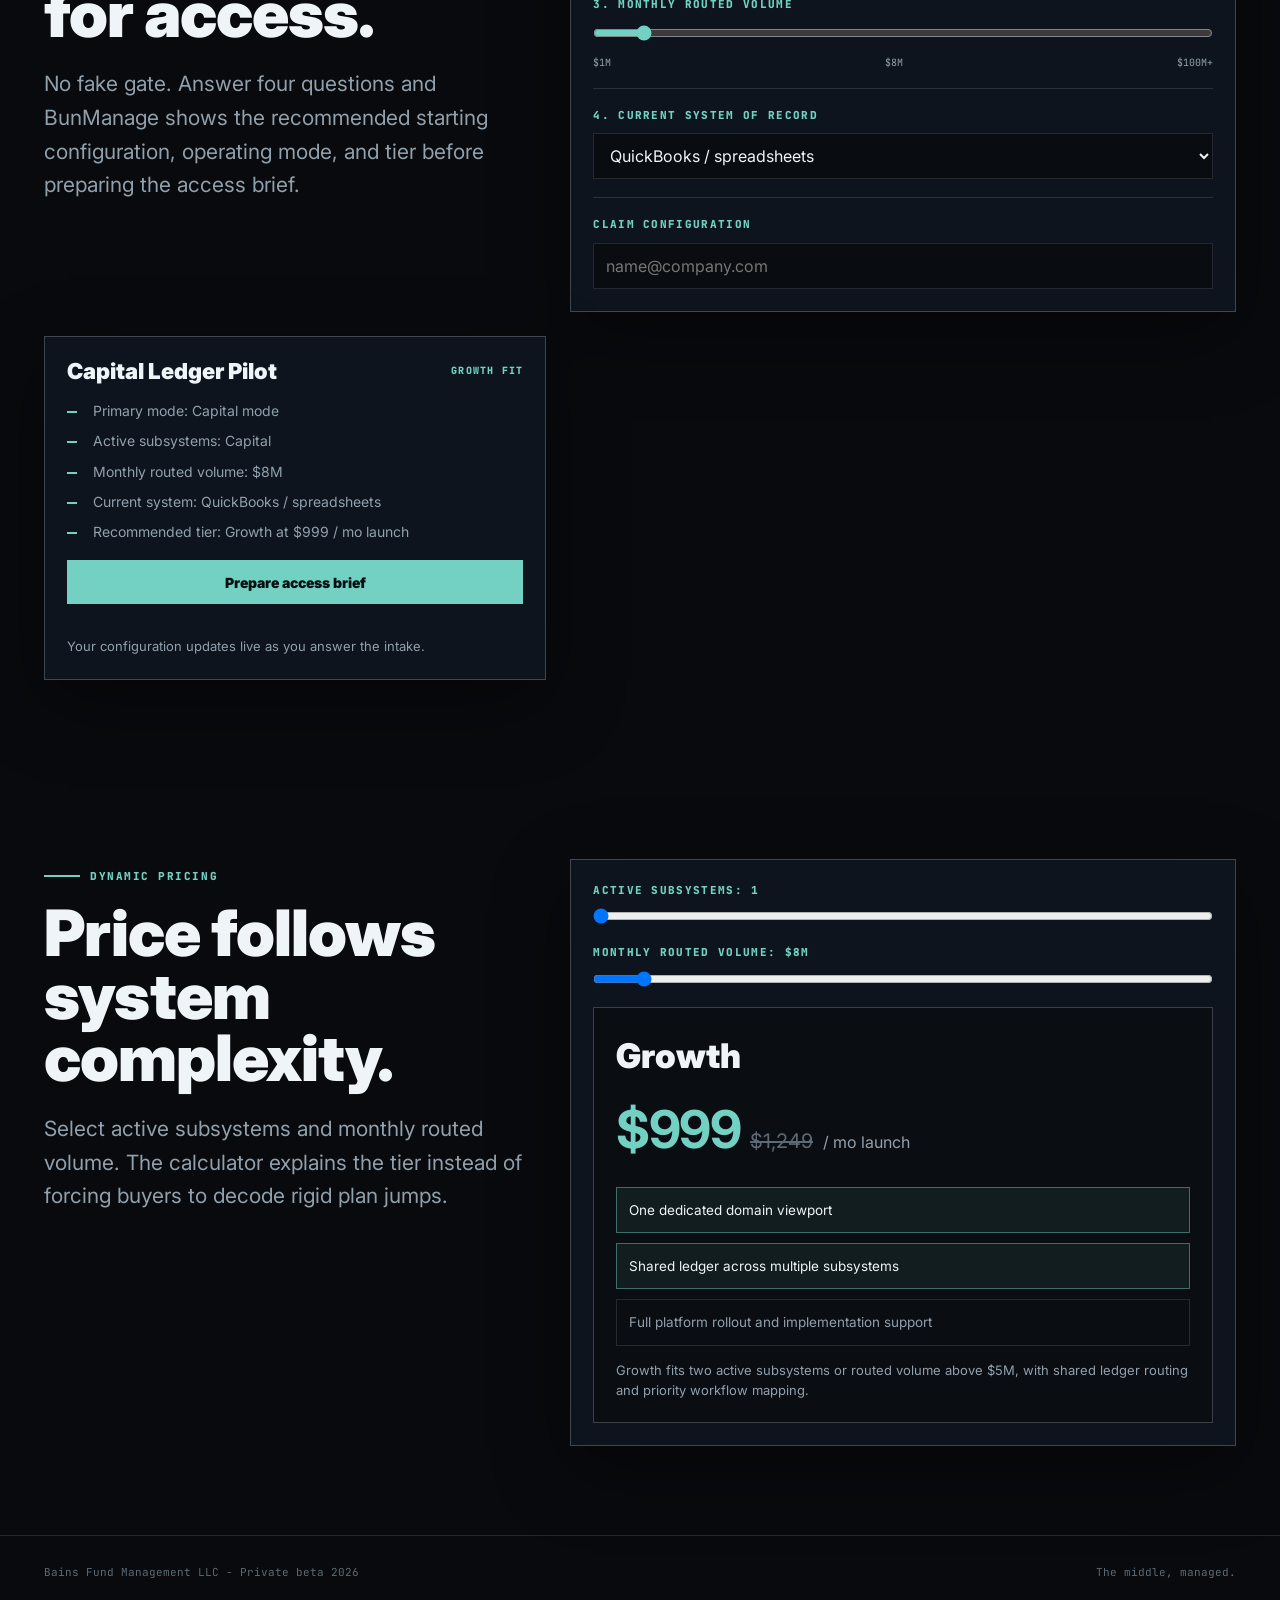
==== commit 0674d7a5: "redesign: pivot BunManage to enterprise architecture" ====
--- a/index.html
+++ b/index.html
@@ -3,376 +3,578 @@
 <head>
 <meta charset="utf-8">
 <meta name="viewport" content="width=device-width,initial-scale=1,viewport-fit=cover">
-<title>BunManage - Managed operations for the messy middle</title>
-<meta name="description" content="BunManage is a private-beta operating layer for finance, freight, and consulting teams. We manage the invoices, approvals, documents, exceptions, vendors, payouts, and handoffs that sit between disconnected systems.">
-<meta name="theme-color" content="#11100d">
+<title>BunManage - Audit-grade operations ledger</title>
+<meta name="description" content="BunManage unifies capital operations, logistics, and specialist work onto a single audit-grade operating ledger with configurable modules, workflow intake, and launch pricing.">
+<meta name="theme-color" content="#080a0d">
 <meta name="robots" content="index,follow">
-<meta property="og:title" content="BunManage - The middle, managed">
-<meta property="og:description" content="Managed operations for finance, freight, and consulting teams. The middle, managed.">
+<meta property="og:title" content="BunManage - Audit-grade operations ledger">
+<meta property="og:description" content="Configure capital, logistics, and specialist work on one audit-grade operating ledger.">
 <meta property="og:type" content="website">
 <meta property="og:url" content="https://www.bunmanage.com">
 <meta property="og:site_name" content="BunManage">
 <meta property="og:image" content="https://www.bunmanage.com/og.svg">
 <meta name="twitter:card" content="summary_large_image">
-<meta name="twitter:title" content="BunManage - The middle, managed">
-<meta name="twitter:description" content="Managed operations for finance, freight, and consulting teams. The middle, managed.">
+<meta name="twitter:title" content="BunManage - Audit-grade operations ledger">
+<meta name="twitter:description" content="Configure capital, logistics, and specialist work on one audit-grade operating ledger.">
 <meta name="twitter:image" content="https://www.bunmanage.com/og.svg">
 <link rel="canonical" href="https://www.bunmanage.com">
-<link rel="icon" href="data:image/svg+xml,<svg xmlns='http://www.w3.org/2000/svg' viewBox='0 0 32 32'><rect width='32' height='32' fill='%2311100d'/><circle cx='16' cy='16' r='15' fill='%23f1c15b'/><circle cx='16' cy='16' r='10' fill='%2311100d'/><path d='M9 12h14M9 20h14' stroke='%23f8eedc' stroke-width='2' stroke-linecap='round'/><text x='11' y='21' font-family='Georgia,serif' font-size='14' font-style='italic' fill='%23f8eedc'>B</text></svg>" type="image/svg+xml">
+<link rel="icon" href="data:image/svg+xml,<svg xmlns='http://www.w3.org/2000/svg' viewBox='0 0 32 32'><rect width='32' height='32' rx='6' fill='%23080a0d'/><path d='M8 9h16v4H8zM8 15h16v4H8zM8 21h16v2H8z' fill='%2372d1c2'/><path d='M15 6h2v21h-2z' fill='%23f1c15b'/></svg>" type="image/svg+xml">
 <link rel="preconnect" href="https://fonts.googleapis.com">
 <link rel="preconnect" href="https://fonts.gstatic.com" crossorigin>
-<link href="https://fonts.googleapis.com/css2?family=Fraunces:ital,opsz,wght@0,9..144,500;0,9..144,700;1,9..144,400&family=Inter:wght@400;500;600;700;800;900&family=JetBrains+Mono:wght@400;500;700&display=swap" rel="stylesheet">
+<link href="https://fonts.googleapis.com/css2?family=Inter:wght@400;500;600;700;800;900&family=JetBrains+Mono:wght@400;500;700;800&display=swap" rel="stylesheet">
 <script type="application/ld+json">
-{"@context":"https://schema.org","@type":"SoftwareApplication","name":"BunManage","applicationCategory":"BusinessApplication","operatingSystem":"Web","url":"https://www.bunmanage.com","description":"A private-beta operating layer for finance, freight, and consulting workflows.","offers":{"@type":"AggregateOffer","lowPrice":"399","highPrice":"1999","priceCurrency":"USD"}}
+{"@context":"https://schema.org","@type":"SoftwareApplication","name":"BunManage","applicationCategory":"BusinessApplication","operatingSystem":"Web","url":"https://www.bunmanage.com","description":"An audit-grade operating ledger for capital operations, logistics, and specialist work.","offers":{"@type":"AggregateOffer","lowPrice":"399","highPrice":"1999","priceCurrency":"USD"}}
 </script>
 <style>
 *,*::before,*::after{box-sizing:border-box;margin:0;padding:0}
-:root{--ink:#11100d;--ink-2:#24211a;--cream:#f8eedc;--paper:#efe2ca;--gold:#f1c15b;--gold-2:#d89535;--brown:#8f541e;--teal:#72d1c2;--blue:#77a7ff;--orange:#f08b3d;--violet:#a994e8;--rose:#f06f72;--line:rgba(248,238,220,.16);--muted:rgba(248,238,220,.72);--panel:rgba(248,238,220,.08);--panel-2:rgba(248,238,220,.14);--shadow:0 30px 90px rgba(0,0,0,.42);--sans:'Inter',system-ui,-apple-system,BlinkMacSystemFont,sans-serif;--serif:'Fraunces',Georgia,serif;--mono:'JetBrains Mono',ui-monospace,monospace;--ease:cubic-bezier(.22,1,.36,1)}
+:root{
+  --bg:#080a0d;
+  --bg-2:#0d1117;
+  --panel:#111821;
+  --panel-2:#151e2a;
+  --panel-3:#0b0f15;
+  --text:#eef4f8;
+  --muted:#91a0ad;
+  --faint:#5d6a75;
+  --line:rgba(238,244,248,.12);
+  --line-strong:rgba(238,244,248,.22);
+  --accent:#72d1c2;
+  --gold:#f1c15b;
+  --blue:#77a7ff;
+  --violet:#a994e8;
+  --red:#ff6b7a;
+  --green:#88d18a;
+  --shadow:0 24px 70px rgba(0,0,0,.42);
+  --sans:'Inter',system-ui,-apple-system,BlinkMacSystemFont,sans-serif;
+  --mono:'JetBrains Mono',ui-monospace,SFMono-Regular,Consolas,monospace;
+  --ease:cubic-bezier(.22,1,.36,1);
+}
 html{font-size:16px;scroll-behavior:smooth;-webkit-text-size-adjust:100%}
-body{min-width:320px;min-height:100vh;overflow:hidden;background:linear-gradient(115deg,rgba(114,209,194,.10),transparent 28%),linear-gradient(245deg,rgba(241,193,91,.13),transparent 32%),linear-gradient(135deg,#11100d,#1c1711 56%,#11100d);color:var(--cream);font-family:var(--sans);line-height:1.45;-webkit-font-smoothing:antialiased;text-rendering:optimizeLegibility}
-body::before{content:'';position:fixed;inset:0;pointer-events:none;background:linear-gradient(90deg,rgba(248,238,220,.045) 1px,transparent 1px),linear-gradient(rgba(248,238,220,.035) 1px,transparent 1px);background-size:72px 72px;mask-image:linear-gradient(to bottom,rgba(0,0,0,.88),transparent 86%)}
+body{min-width:320px;background:var(--bg);color:var(--text);font-family:var(--sans);line-height:1.5;-webkit-font-smoothing:antialiased;text-rendering:optimizeLegibility}
+body::before{content:'';position:fixed;inset:0;z-index:-2;background:radial-gradient(circle at 78% 12%,rgba(114,209,194,.12),transparent 28%),radial-gradient(circle at 18% 78%,rgba(119,167,255,.10),transparent 30%),linear-gradient(135deg,#080a0d,#101620 52%,#080a0d)}
+body::after{content:'';position:fixed;inset:0;z-index:-1;pointer-events:none;background:linear-gradient(90deg,rgba(238,244,248,.04) 1px,transparent 1px),linear-gradient(rgba(238,244,248,.035) 1px,transparent 1px);background-size:64px 64px;mask-image:linear-gradient(to bottom,rgba(0,0,0,.88),transparent 92%)}
 a{color:inherit;text-decoration:none}
 button,input,select,textarea{font:inherit}
-button{color:inherit;background:none;border:0;cursor:pointer}
-button:focus-visible,a:focus-visible,select:focus-visible,input:focus-visible,textarea:focus-visible{outline:2px solid var(--gold);outline-offset:4px}
-::selection{background:var(--gold);color:var(--ink)}
-.app{min-height:100vh;min-height:100dvh;display:grid;grid-template-rows:auto 1fr}
-.nav{position:relative;z-index:20;display:flex;align-items:center;justify-content:space-between;gap:18px;padding:18px clamp(16px,3vw,38px)}
-.brand{display:flex;align-items:center;gap:12px;min-height:54px}
-.seal{position:relative;width:54px;height:54px;border-radius:50%;display:grid;place-items:center;background:var(--gold);color:var(--cream);box-shadow:0 16px 36px rgba(0,0,0,.26)}
-.seal::before{content:'';position:absolute;inset:7px;border-radius:50%;background:var(--ink)}
-.seal::after{content:'';position:absolute;left:13px;right:13px;top:13px;height:28px;border-top:3px solid var(--cream);border-bottom:3px solid var(--gold);border-radius:999px}
-.seal span{position:relative;z-index:2;font-family:var(--serif);font-size:26px;font-style:italic;line-height:1}
-.brand-copy{display:grid;gap:2px}
-.brand-name{font-family:var(--serif);font-size:23px;font-weight:700;line-height:1}
-.brand-motto{font-family:var(--mono);font-size:9px;font-weight:700;letter-spacing:.18em;text-transform:uppercase;color:var(--gold)}
-.flow-tabs{display:none;align-items:center;gap:4px;padding:5px;border:1px solid var(--line);background:rgba(17,16,13,.72);backdrop-filter:blur(14px)}
-.flow-tab{min-height:38px;padding:0 13px;font-size:13px;font-weight:700;color:rgba(248,238,220,.62);transition:background .18s var(--ease),color .18s var(--ease)}
-.flow-tab.active{background:var(--gold);color:var(--ink)}
-.nav-actions{display:flex;align-items:center;gap:10px}
-.nav-status{display:none;font-family:var(--mono);font-size:10px;font-weight:700;letter-spacing:.14em;text-transform:uppercase;color:var(--gold);border:1px solid rgba(241,193,91,.45);padding:8px 10px}
-.mobile-select{min-height:44px;max-width:148px;border:1px solid var(--line);background:var(--ink);color:var(--cream);padding:0 12px;font-weight:800}
-.btn{min-height:46px;display:inline-flex;align-items:center;justify-content:center;gap:8px;padding:0 18px;border:1.5px solid rgba(248,238,220,.7);font-size:14px;font-weight:900;letter-spacing:.01em;white-space:nowrap;transition:transform .18s var(--ease),background .18s var(--ease),color .18s var(--ease),border-color .18s var(--ease)}
-.btn:hover{transform:translateY(-2px)}
-.btn.primary,.btn.gold{background:var(--gold);border-color:var(--gold);color:var(--ink)}
-.btn.dark{background:rgba(17,16,13,.58);color:var(--cream)}
-.btn.subtle{background:rgba(248,238,220,.08);color:var(--cream)}
-@media(min-width:900px){.flow-tabs{display:flex}.mobile-select{display:none}.nav-status{display:block}}
-.stage{position:relative;min-height:0;padding:0 clamp(16px,3vw,38px) 24px}
-.screen{position:absolute;inset:0 clamp(16px,3vw,38px) 24px;display:grid;align-items:center;opacity:0;pointer-events:none;transform:translateY(20px) scale(.985);transition:opacity .42s var(--ease),transform .42s var(--ease)}
-.screen.active{opacity:1;pointer-events:auto;transform:none}
-.screen-inner{width:min(1240px,100%);margin:0 auto;min-height:calc(100vh - 122px);min-height:calc(100dvh - 122px);display:grid;grid-template-columns:minmax(0,1fr);align-items:center;gap:28px}
-@media(min-width:1020px){.screen-inner{grid-template-columns:.92fr 1.08fr}}
-.copy{max-width:670px}
-.eyebrow{display:flex;align-items:center;gap:12px;margin-bottom:18px;font-family:var(--mono);font-size:11px;font-weight:700;letter-spacing:.16em;text-transform:uppercase;color:var(--gold)}
-.eyebrow::before{content:'';width:34px;height:2px;background:var(--gold)}
-h1,h2{color:var(--cream);letter-spacing:0}
-h1{font-size:clamp(54px,9.7vw,132px);line-height:.84;font-weight:900;text-transform:uppercase}
-h1 em{display:block;font-family:var(--serif);font-weight:500;font-style:italic;text-transform:none;color:var(--gold);font-size:.86em}
-h2{font-family:var(--serif);font-size:clamp(40px,6vw,82px);font-weight:700;line-height:.96}
-h2 em{font-style:italic;color:var(--gold)}
-.plain-promise{display:inline-flex;margin-top:18px;padding:10px 12px;border-left:3px solid var(--teal);background:rgba(114,209,194,.10);color:var(--cream);font-size:15px;font-weight:900;line-height:1.35}
-.lede{max-width:57ch;margin-top:20px;color:var(--muted);font-size:clamp(17px,1.7vw,21px);line-height:1.58}
-.campaign{display:flex;flex-wrap:wrap;gap:8px;margin-top:22px}
-.campaign span{min-height:32px;display:inline-flex;align-items:center;padding:0 10px;background:var(--cream);color:var(--ink);font-family:var(--mono);font-size:10px;font-weight:900;letter-spacing:.12em;text-transform:uppercase}
-.actions{display:flex;flex-wrap:wrap;gap:12px;margin-top:30px}
-.proof{display:grid;grid-template-columns:repeat(3,1fr);margin-top:32px;border-top:1px solid var(--line);border-bottom:1px solid var(--line)}
-.proof div{padding:16px 14px 16px 0;border-right:1px solid var(--line)}
-.proof div:last-child{border-right:0}
-.proof strong{display:block;font-family:var(--serif);font-size:clamp(27px,3vw,42px);font-weight:700;line-height:1;color:var(--gold)}
-.proof span{display:block;margin-top:6px;font-family:var(--mono);font-size:10px;font-weight:700;text-transform:uppercase;letter-spacing:.11em;color:rgba(248,238,220,.58)}
-.flow-mini{display:grid;grid-template-columns:repeat(3,1fr);gap:8px;margin-top:18px}
-.flow-mini button{min-height:72px;padding:12px;border:1px solid var(--line);background:rgba(248,238,220,.06);text-align:left;transition:background .18s var(--ease),transform .18s var(--ease)}
-.flow-mini button:hover{background:rgba(248,238,220,.12);transform:translateY(-2px)}
-.flow-mini strong{display:block;font-size:14px;color:var(--cream)}
-.flow-mini small{display:block;margin-top:4px;color:var(--muted);font-size:12px;line-height:1.35}
-.stack-stage{min-height:580px;position:relative;display:grid;place-items:center}
-.burger-system{position:relative;width:min(680px,95vw);min-height:560px;display:grid;place-items:center}
-.welcome-burst{position:absolute;z-index:9;left:50%;top:50%;transform:translate(-50%,-50%) scale(.88);min-width:238px;padding:16px 18px;text-align:center;background:var(--cream);color:var(--ink);box-shadow:0 28px 72px rgba(0,0,0,.38);opacity:0;animation:welcomePop 5.6s var(--ease) forwards;pointer-events:none}
-.welcome-burst span,.welcome-burst b{display:block}
-.welcome-burst span{font-family:var(--mono);font-size:10px;font-weight:900;letter-spacing:.16em;text-transform:uppercase;color:var(--brown)}
-.welcome-burst b{margin-top:3px;font-family:var(--serif);font-size:31px;line-height:1;color:var(--ink)}
-.halo{position:absolute;inset:18px;border-radius:50%;border:1px solid rgba(241,193,91,.28);opacity:0;animation:haloServe 6.4s var(--ease) forwards,spin 26s linear infinite}
-.halo::before,.halo::after{content:'';position:absolute;border-radius:50%;border:1px solid rgba(248,238,220,.14)}
-.halo::before{inset:54px}
-.halo::after{inset:108px}
-.stack-shadow{position:absolute;left:13%;right:13%;bottom:42px;height:38px;background:radial-gradient(ellipse,rgba(0,0,0,.62),transparent 70%);filter:blur(8px);opacity:0;animation:shadowServe 6.4s var(--ease) forwards}
-.service-bun{position:absolute;left:7%;right:7%;height:122px;border:1.5px solid rgba(17,16,13,.9);background:linear-gradient(135deg,#ffe5a6,#d89535 52%,#8f541e);box-shadow:0 28px 70px rgba(0,0,0,.33),inset 0 1px 0 rgba(255,255,255,.44);overflow:hidden;opacity:0}
-.service-bun::before{content:'';position:absolute;inset:22px 34px;border-top:1px solid rgba(17,16,13,.18);border-bottom:1px solid rgba(17,16,13,.15)}
-.service-bun::after{content:attr(data-label);position:absolute;left:30px;bottom:19px;font-family:var(--mono);font-size:10px;font-weight:900;letter-spacing:.15em;text-transform:uppercase;color:rgba(17,16,13,.78)}
-.service-bun.top{top:36px;border-radius:70px 70px 23px 23px;animation:topBunServe 6.4s var(--ease) forwards}
-.service-bun.bottom{bottom:36px;border-radius:23px 23px 70px 70px;animation:bottomBunServe 6.4s var(--ease) forwards}
-.middle-stack{position:absolute;z-index:3;left:4%;right:4%;top:184px;bottom:184px;display:grid;grid-template-columns:1fr;gap:11px}
-.middle-item{display:grid;grid-template-columns:124px 1fr 92px;align-items:center;gap:12px;min-height:46px;padding:11px 14px;background:var(--cream);color:var(--ink);border:1.5px solid var(--ink);box-shadow:0 18px 44px rgba(0,0,0,.22);opacity:0;transform:translateY(24px) scale(.9)}
-.middle-item:nth-child(1){margin-right:86px;color:var(--teal);animation:middlePop .62s var(--ease) .62s forwards,slideMiddle 5s var(--ease) 2.1s infinite}
-.middle-item:nth-child(2){margin-left:54px;color:var(--blue);animation:middlePop .62s var(--ease) .86s forwards,slideMiddle 5s var(--ease) 2.3s infinite}
-.middle-item:nth-child(3){margin-right:54px;color:var(--violet);animation:middlePop .62s var(--ease) 1.1s forwards,slideMiddle 5s var(--ease) 2.5s infinite}
-.middle-item:nth-child(4){margin-left:86px;color:var(--rose);animation:middlePop .62s var(--ease) 1.34s forwards,slideMiddle 5s var(--ease) 2.7s infinite}
-.middle-item b{font-family:var(--mono);font-size:10px;font-weight:900;letter-spacing:.1em;text-transform:uppercase}
-.middle-item i{height:7px;background:rgba(17,16,13,.16);position:relative;overflow:hidden}
-.middle-item i::after{content:'';position:absolute;inset:0 auto 0 0;width:38%;background:currentColor;animation:moveSignal 2.8s var(--ease) infinite}
-.middle-item small{justify-self:end;font-family:var(--mono);font-size:9px;font-weight:900;letter-spacing:.08em;text-transform:uppercase;color:rgba(17,16,13,.72)}
-.service-tags{position:absolute;z-index:6;inset:96px 7% auto;display:flex;justify-content:center;gap:8px;opacity:0;animation:tagsServe 6.4s var(--ease) forwards}
-.service-tags span{min-height:28px;display:inline-flex;align-items:center;padding:0 10px;background:var(--ink);border:1px solid rgba(248,238,220,.32);color:var(--cream);font-family:var(--mono);font-size:9px;font-weight:900;letter-spacing:.12em;text-transform:uppercase;box-shadow:0 12px 28px rgba(0,0,0,.22)}
-.brand-core{position:absolute;z-index:5;width:174px;height:174px;border-radius:50%;display:grid;place-items:center;background:var(--ink);border:2px solid var(--gold);box-shadow:inset 0 0 0 10px var(--ink),inset 0 0 0 12px rgba(248,238,220,.82),0 0 0 15px rgba(241,193,91,.18),0 34px 82px rgba(0,0,0,.45);opacity:0;transform:scale(.72);animation:coreServe .72s var(--ease) 3.8s forwards,pulse 3s var(--ease) 4.55s infinite}
-.brand-core b{font-family:var(--serif);font-size:72px;font-weight:700;font-style:italic;color:var(--cream)}
-.brand-core span{position:absolute;font-family:var(--mono);font-size:8px;font-weight:900;letter-spacing:.15em;text-transform:uppercase;color:var(--gold)}
-.brand-core .top-word{top:27px}
-.brand-core .bottom-word{bottom:27px}
-.stack-caption{position:absolute;z-index:6;left:50%;bottom:5px;transform:translate(-50%,18px);min-width:min(420px,90vw);display:grid;grid-template-columns:1fr auto;align-items:center;gap:12px;padding:13px 15px;background:var(--gold);color:var(--ink);font-family:var(--mono);font-size:10px;font-weight:900;text-transform:uppercase;letter-spacing:.12em;box-shadow:var(--shadow);opacity:0;animation:captionServe .72s var(--ease) 4.55s forwards}
-.stack-caption small{font-size:10px;color:rgba(17,16,13,.62)}
-.phase-notes{position:absolute;z-index:7;left:0;top:132px;display:grid;gap:8px;opacity:0;animation:captionServe .72s var(--ease) 4.7s forwards}
-.phase-notes span{width:168px;padding:10px 11px;border:1px solid rgba(248,238,220,.18);background:rgba(17,16,13,.72);box-shadow:0 15px 36px rgba(0,0,0,.22);font-family:var(--mono);font-size:9px;font-weight:900;letter-spacing:.1em;text-transform:uppercase;color:var(--muted)}
-.phase-notes b{display:block;color:var(--gold);font-size:10px;margin-bottom:3px}
-.motion-controls{position:absolute;right:5%;bottom:62px;z-index:9;display:flex;gap:7px}
-.mini-control{min-height:32px;padding:0 10px;border:1px solid rgba(248,238,220,.28);background:rgba(17,16,13,.64);color:var(--cream);font-family:var(--mono);font-size:9px;font-weight:900;letter-spacing:.1em;text-transform:uppercase}
-.mini-control:hover{border-color:var(--gold);color:var(--gold)}
-.flow-panel{align-self:stretch;min-height:530px;border:1px solid var(--line);background:linear-gradient(145deg,rgba(248,238,220,.13),rgba(248,238,220,.06));box-shadow:var(--shadow);backdrop-filter:blur(18px);display:grid;grid-template-rows:auto 1fr auto;overflow:hidden}
-.panel-head{display:flex;align-items:center;justify-content:space-between;gap:16px;padding:19px 20px;border-bottom:1px solid var(--line)}
-.panel-label{font-family:var(--mono);font-size:11px;font-weight:900;text-transform:uppercase;letter-spacing:.14em;color:var(--gold)}
-.panel-badge{padding:7px 10px;border:1px solid rgba(241,193,91,.48);font-family:var(--mono);font-size:10px;font-weight:900;letter-spacing:.12em;text-transform:uppercase;color:var(--cream)}
-.problem-grid{display:grid;grid-template-columns:repeat(2,1fr);gap:0}
-.problem{min-height:132px;padding:22px 20px;border-right:1px solid var(--line);border-bottom:1px solid var(--line)}
-.problem:nth-child(even){border-right:0}
-.problem strong{display:block;font-family:var(--serif);font-size:28px;font-weight:700;line-height:1.05;margin-bottom:8px}
-.problem p{font-size:14.5px;color:var(--muted);line-height:1.55}
-.trust-strip{display:grid;grid-template-columns:repeat(3,1fr);border-bottom:1px solid var(--line)}
-.trust-item{padding:18px 20px;border-right:1px solid var(--line)}
-.trust-item:last-child{border-right:0}
-.trust-item b{display:block;font-family:var(--mono);font-size:10px;font-weight:900;letter-spacing:.12em;text-transform:uppercase;color:var(--gold);margin-bottom:7px}
-.trust-item span{display:block;font-size:13.5px;color:var(--muted);line-height:1.5}
-.flow-steps{display:grid}
-.flow-step{display:grid;grid-template-columns:42px 1fr;gap:16px;padding:22px 20px;border-bottom:1px solid var(--line)}
-.flow-step:last-child{border-bottom:0}
-.step-num{width:34px;height:34px;display:grid;place-items:center;background:var(--gold);color:var(--ink);font-family:var(--mono);font-size:12px;font-weight:900}
-.flow-step h3{font-family:var(--serif);font-size:clamp(24px,2vw,32px);font-weight:700;line-height:1.05;margin-bottom:8px}
-.flow-step p{max-width:54ch;color:var(--muted);font-size:15px;line-height:1.55}
-.result-strip{padding:17px 20px;border-top:1px solid var(--line);display:flex;align-items:center;justify-content:space-between;gap:18px;font-family:var(--mono);font-size:11px;font-weight:900;letter-spacing:.1em;text-transform:uppercase;color:rgba(248,238,220,.64)}
-.meter{width:min(210px,34vw);height:9px;background:rgba(248,238,220,.13);overflow:hidden}
-.meter i{display:block;height:100%;width:68%;background:var(--gold);animation:meter 4s var(--ease) infinite}
-.pricing-panel{grid-template-rows:auto 1fr auto}
-.pricing-grid{display:grid;grid-template-columns:1fr}
-.price-card{position:relative;padding:26px 22px;border-bottom:1px solid var(--line)}
-.price-card:last-child{border-bottom:0}
-.price-card.featured{background:var(--cream);color:var(--ink)}
-.price-card h3{font-family:var(--serif);font-size:32px;font-weight:700;margin-bottom:8px}
-.price-fit{display:inline-flex;min-height:27px;align-items:center;padding:0 9px;background:rgba(114,209,194,.12);border:1px solid rgba(114,209,194,.34);font-family:var(--mono);font-size:9px;font-weight:900;letter-spacing:.1em;text-transform:uppercase;color:var(--teal);margin-bottom:13px}
-.featured .price-fit{background:rgba(143,84,30,.11);border-color:rgba(143,84,30,.28);color:var(--brown)}
-.price-card p{min-height:58px;color:rgba(248,238,220,.7);font-size:14.5px;line-height:1.55}
-.price-card.featured p{color:rgba(17,16,13,.7)}
-.price{display:flex;align-items:baseline;gap:9px;margin:18px 0 7px;flex-wrap:wrap}
-.price strong{font-family:var(--serif);font-size:clamp(46px,5vw,64px);line-height:1;color:var(--gold)}
-.featured .price strong{color:var(--brown)}
-.price s{font-size:18px;color:rgba(248,238,220,.42)}
-.featured .price s{color:rgba(17,16,13,.42)}
-.price small{font-size:14px;color:rgba(248,238,220,.55)}
-.featured .price small{color:rgba(17,16,13,.55)}
-.price-note{font-family:var(--mono);font-size:11px;font-weight:900;color:var(--gold);letter-spacing:.1em;text-transform:uppercase;margin-bottom:20px}
-.featured .price-note{color:var(--brown)}
-.price-card ul{display:grid;gap:10px;margin-top:18px}
-.price-card li{display:grid;grid-template-columns:14px 1fr;gap:10px;font-size:14px;line-height:1.45;color:rgba(248,238,220,.76)}
-.featured li{color:rgba(17,16,13,.76)}
-.price-card li::before{content:'';width:11px;height:2px;background:var(--gold);margin-top:10px}
-.featured li::before{background:var(--brown)}
-.pricing-note{padding:16px 20px;border-top:1px solid var(--line);font-size:13px;line-height:1.55;color:var(--muted)}
-@media(min-width:940px){.pricing-grid{grid-template-columns:repeat(3,1fr)}.price-card{border-right:1px solid var(--line);border-bottom:0}.price-card:last-child{border-right:0}}
-.route-cards{display:grid;gap:12px;margin-top:28px}
-.route-card{display:grid;grid-template-columns:14px 1fr auto;align-items:center;gap:14px;padding:16px;border:1px solid var(--line);background:rgba(248,238,220,.08);text-align:left;transition:background .18s var(--ease),transform .18s var(--ease)}
-.route-card:hover{background:rgba(248,238,220,.14);transform:translateX(3px)}
-.route-dot{width:11px;height:11px;border-radius:50%;background:currentColor}
-.route-card strong{display:block;font-size:15px}
-.route-card span span{display:block;margin-top:4px;font-size:13px;color:var(--muted)}
-.route-card i{font-style:normal;font-family:var(--mono);font-size:13px;font-weight:900;color:var(--gold)}
-.access-form{display:grid;gap:12px;padding:22px}
-.field{display:grid;gap:7px}
-.field label{font-family:var(--mono);font-size:11px;font-weight:900;letter-spacing:.12em;text-transform:uppercase;color:var(--gold)}
-.field input,.field textarea,.field select{width:100%;min-height:48px;border:1px solid var(--line);background:rgba(17,16,13,.72);color:var(--cream);padding:12px}
-.field textarea{min-height:112px;resize:vertical}
-.access-form .btn{width:100%;margin-top:6px}
-.form-status{min-height:21px;color:var(--teal);font-size:13px;line-height:1.45}
-.direct-email{font-size:13px;color:var(--muted);text-align:center}
-.direct-email a{color:var(--gold);font-weight:800}
-.footer-strip{position:fixed;z-index:18;left:clamp(16px,3vw,38px);right:clamp(16px,3vw,38px);bottom:12px;display:flex;align-items:center;justify-content:space-between;gap:14px;pointer-events:none}
-.progress-dots{display:flex;gap:8px}
-.progress-dot{width:8px;height:8px;border:1px solid rgba(248,238,220,.58);background:transparent;opacity:.55}
-.progress-dot.active{background:var(--gold);border-color:var(--gold);opacity:1}
-.legal-line{font-family:var(--mono);font-size:10px;font-weight:700;text-transform:uppercase;letter-spacing:.1em;color:rgba(248,238,220,.48)}
-@keyframes welcomePop{0%{opacity:0;transform:translate(-50%,-50%) scale(.82)}10%,34%{opacity:1;transform:translate(-50%,-50%) scale(1)}48%,100%{opacity:0;transform:translate(-50%,-56%) scale(.96)}}
-@keyframes haloServe{0%,18%{opacity:0;transform:scale(.72)}38%,100%{opacity:1;transform:scale(1)}}
-@keyframes shadowServe{0%,52%{opacity:0;transform:scaleX(.64)}72%,100%{opacity:1;transform:scaleX(1)}}
-@keyframes spin{to{transform:rotate(360deg)}}
-@keyframes topBunServe{0%,38%{opacity:0;transform:translateY(-120px) scale(.94)}54%{opacity:1;transform:translateY(12px) scale(1.02)}68%,100%{opacity:1;transform:translateY(0) scale(1)}}
-@keyframes bottomBunServe{0%,43%{opacity:0;transform:translateY(120px) scale(.94)}59%{opacity:1;transform:translateY(-12px) scale(1.02)}73%,100%{opacity:1;transform:translateY(0) scale(1)}}
-@keyframes middlePop{0%{opacity:0;transform:translateY(24px) scale(.9)}72%{opacity:1;transform:translateY(-4px) scale(1.02)}100%{opacity:1;transform:translateY(0) scale(1)}}
-@keyframes tagsServe{0%,52%{opacity:0;transform:translateY(-14px)}70%,100%{opacity:1;transform:translateY(0)}}
-@keyframes coreServe{0%{opacity:0;transform:scale(.72) rotate(-8deg)}100%{opacity:1;transform:scale(1) rotate(0)}}
-@keyframes captionServe{0%{opacity:0;transform:translate(-50%,18px)}100%{opacity:1;transform:translate(-50%,0)}}
-@keyframes slideMiddle{0%,100%{transform:translateX(0)}50%{transform:translateX(9px)}}
-@keyframes moveSignal{0%{transform:translateX(-115%)}70%,100%{transform:translateX(260%)}}
-@keyframes pulse{0%,100%{transform:scale(1)}50%{transform:scale(1.04)}}
-@keyframes meter{0%,100%{width:58%}50%{width:86%}}
-@media(min-width:1020px) and (max-height:820px){h1{font-size:clamp(52px,8.4vw,112px)}.lede{font-size:17px}.actions{margin-top:22px}.proof{margin-top:24px}.flow-mini{display:none}.stack-stage{min-height:510px}.burger-system{min-height:510px}}
-@media(max-width:1019px){body{overflow:auto}.screen{position:relative;inset:auto;display:none;padding-bottom:42px}.screen.active{display:block}.screen-inner{min-height:auto;padding-top:14px}.stack-stage{min-height:470px}.burger-system{min-height:450px}.flow-panel{min-height:auto;margin-top:22px}.footer-strip{position:relative;left:auto;right:auto;bottom:auto;padding:0 16px 16px}}
-@media(max-width:760px){.flow-mini{grid-template-columns:1fr}.trust-strip{grid-template-columns:1fr}.trust-item{border-right:0;border-bottom:1px solid var(--line)}.trust-item:last-child{border-bottom:0}}
-@media(max-width:680px){.nav{align-items:flex-start}.brand{gap:9px}.seal{width:44px;height:44px}.seal::after{left:11px;right:11px;top:11px;height:22px}.seal span{font-size:22px}.brand-motto{display:none}.nav-actions{flex-direction:column;align-items:flex-end}.btn{min-height:43px;padding:0 13px}.stage{padding-inline:14px}.copy{max-width:100%}h1{font-size:clamp(56px,17vw,74px)}h2{font-size:clamp(38px,12vw,56px)}.plain-promise{font-size:14px}.lede{font-size:16.5px}.campaign span{font-size:9px}.proof{grid-template-columns:1fr}.proof div{border-right:0;border-bottom:1px solid var(--line)}.proof div:last-child{border-bottom:0}.stack-stage{min-height:430px}.burger-system{width:100%;min-height:415px}.welcome-burst{min-width:190px;padding:13px 15px}.welcome-burst b{font-size:25px}.service-bun{left:1%;right:1%;height:88px}.service-bun::after{left:18px;bottom:13px;font-size:8.5px}.service-bun.top{top:28px}.service-bun.bottom{bottom:30px}.service-tags{top:83px;left:2%;right:2%;gap:5px}.service-tags span{min-height:24px;padding:0 7px;font-size:7.5px}.middle-stack{left:3%;right:3%;top:128px;bottom:128px;gap:8px}.middle-item{grid-template-columns:86px 1fr 58px;min-height:39px;padding:9px 10px}.middle-item:nth-child(1),.middle-item:nth-child(2),.middle-item:nth-child(3),.middle-item:nth-child(4){margin-left:0;margin-right:0}.middle-item b{font-size:8.5px}.middle-item small{font-size:7px}.brand-core{width:120px;height:120px}.brand-core b{font-size:49px}.brand-core span{font-size:6px}.brand-core .top-word{top:19px}.brand-core .bottom-word{bottom:19px}.stack-caption{grid-template-columns:1fr;gap:2px;min-width:min(300px,91vw);font-size:8.5px}.phase-notes{display:none}.motion-controls{right:2%;bottom:48px}.problem-grid{grid-template-columns:1fr}.problem{border-right:0}.result-strip{align-items:flex-start;flex-direction:column}.meter{width:100%}}
-@media(prefers-reduced-motion:reduce){*,*::before,*::after{animation-duration:.01ms!important;animation-iteration-count:1!important;transition-duration:.01ms!important}}
+button{border:0;background:none;color:inherit;cursor:pointer}
+button:focus-visible,a:focus-visible,input:focus-visible,select:focus-visible,textarea:focus-visible{outline:2px solid var(--accent);outline-offset:4px}
+::selection{background:var(--accent);color:#06100f}
+.site-nav{position:sticky;top:0;z-index:40;display:flex;align-items:center;justify-content:space-between;gap:18px;padding:16px clamp(16px,4vw,44px);border-bottom:1px solid var(--line);background:rgba(8,10,13,.76);backdrop-filter:blur(18px)}
+.brand{display:flex;align-items:center;gap:12px}
+.mark{width:42px;height:42px;display:grid;place-items:center;border:1px solid var(--line-strong);background:linear-gradient(180deg,#151e2a,#0b0f15);box-shadow:inset 0 0 0 1px rgba(114,209,194,.12)}
+.mark span{position:relative;width:20px;height:24px;display:block}
+.mark span::before{content:'';position:absolute;left:9px;top:0;bottom:0;width:2px;background:var(--gold)}
+.mark span::after{content:'';position:absolute;inset:3px 0;background:linear-gradient(var(--accent) 0 4px,transparent 4px 8px,var(--blue) 8px 12px,transparent 12px 16px,var(--violet) 16px 20px)}
+.brand-copy{display:grid;gap:1px}
+.brand-name{font-size:18px;font-weight:900;letter-spacing:.01em}
+.brand-line{font-family:var(--mono);font-size:9px;font-weight:800;letter-spacing:.14em;text-transform:uppercase;color:var(--accent)}
+.nav-links{display:none;align-items:center;gap:4px;padding:4px;border:1px solid var(--line);background:rgba(17,24,33,.74)}
+.nav-links a{min-height:36px;display:inline-flex;align-items:center;padding:0 12px;color:var(--muted);font-size:13px;font-weight:800}
+.nav-links a:hover{background:rgba(238,244,248,.08);color:var(--text)}
+.nav-cta{display:flex;align-items:center;gap:10px}
+.status{display:none;min-height:34px;align-items:center;padding:0 10px;border:1px solid rgba(114,209,194,.3);font-family:var(--mono);font-size:10px;font-weight:800;letter-spacing:.12em;text-transform:uppercase;color:var(--accent)}
+.btn{min-height:44px;display:inline-flex;align-items:center;justify-content:center;padding:0 16px;border:1px solid var(--line-strong);background:rgba(238,244,248,.06);color:var(--text);font-size:14px;font-weight:900;transition:transform .18s var(--ease),background .18s var(--ease),border-color .18s var(--ease)}
+.btn:hover{transform:translateY(-2px);border-color:rgba(114,209,194,.55)}
+.btn.primary{background:var(--accent);border-color:var(--accent);color:#06100f}
+.btn.dark{background:#0b0f15}
+@media(min-width:940px){.nav-links{display:flex}.status{display:inline-flex}}
+.section{padding:clamp(44px,7vw,92px) clamp(16px,4vw,44px)}
+.hero{min-height:calc(100vh - 77px);display:grid;align-items:center;padding-top:34px}
+.hero-grid{width:min(1320px,100%);margin:0 auto;display:grid;grid-template-columns:minmax(0,1fr);gap:30px;align-items:center}
+@media(min-width:1080px){.hero-grid{grid-template-columns:.86fr 1.14fr}}
+.eyebrow{display:inline-flex;align-items:center;gap:10px;margin-bottom:18px;font-family:var(--mono);font-size:11px;font-weight:800;letter-spacing:.14em;text-transform:uppercase;color:var(--accent)}
+.eyebrow::before{content:'';width:36px;height:2px;background:var(--accent)}
+h1{max-width:780px;font-size:clamp(46px,7.2vw,104px);line-height:.9;font-weight:900;letter-spacing:-.02em}
+h1 span{display:block;color:var(--accent)}
+h2{max-width:820px;font-size:clamp(34px,5vw,72px);line-height:.98;font-weight:900;letter-spacing:-.015em}
+h3{font-size:22px;line-height:1.1;font-weight:900}
+.lede{max-width:660px;margin-top:22px;color:var(--muted);font-size:clamp(17px,1.65vw,21px);line-height:1.6}
+.persona-switch{display:flex;flex-wrap:wrap;gap:8px;margin-top:26px;padding:6px;border:1px solid var(--line);background:rgba(17,24,33,.7);width:max-content;max-width:100%}
+.persona-btn{min-height:42px;padding:0 13px;border:1px solid transparent;color:var(--muted);font-size:13px;font-weight:900}
+.persona-btn.active{background:var(--text);border-color:var(--text);color:#080a0d}
+.hero-actions{display:flex;flex-wrap:wrap;gap:12px;margin-top:28px}
+.metric-row{display:grid;grid-template-columns:repeat(3,1fr);gap:0;margin-top:32px;border:1px solid var(--line);max-width:680px}
+.metric{padding:15px;border-right:1px solid var(--line)}
+.metric:last-child{border-right:0}
+.metric b{display:block;font-family:var(--mono);font-size:22px;color:var(--accent)}
+.metric span{display:block;margin-top:5px;color:var(--muted);font-size:12px;line-height:1.35}
+.system-card{border:1px solid var(--line-strong);background:linear-gradient(180deg,rgba(17,24,33,.92),rgba(11,15,21,.94));box-shadow:var(--shadow);overflow:hidden}
+.system-head{display:flex;align-items:center;justify-content:space-between;gap:12px;padding:16px 18px;border-bottom:1px solid var(--line)}
+.system-title{font-family:var(--mono);font-size:11px;font-weight:900;letter-spacing:.14em;text-transform:uppercase;color:var(--accent)}
+.system-state{font-family:var(--mono);font-size:10px;font-weight:800;color:var(--muted)}
+.matrix{position:relative;min-height:500px;padding:26px 24px 26px 148px}
+.ledger-spine{position:absolute;left:38px;top:54px;bottom:54px;width:76px;border:1px solid rgba(241,193,91,.42);background:linear-gradient(180deg,rgba(241,193,91,.18),rgba(241,193,91,.04));display:grid;align-items:center;justify-items:center;text-align:center;color:var(--gold);font-family:var(--mono);font-size:10px;font-weight:900;letter-spacing:.12em;text-transform:uppercase}
+.ledger-spine::before,.ledger-spine::after{content:'';position:absolute;left:100%;width:38px;height:1px;background:rgba(241,193,91,.45)}
+.ledger-spine::before{top:26%}
+.ledger-spine::after{bottom:26%}
+.plane-list{display:grid;gap:16px}
+.plane{position:relative;min-height:124px;padding:18px 18px 18px 20px;border:1px solid var(--line);background:rgba(238,244,248,.045);transition:opacity .2s var(--ease),border-color .2s var(--ease),background .2s var(--ease),transform .2s var(--ease)}
+.plane::before{content:'';position:absolute;left:-72px;top:50%;width:72px;height:1px;background:var(--line-strong)}
+.plane.active{border-color:var(--plane-color);background:color-mix(in srgb,var(--plane-color) 12%,transparent);transform:translateX(4px)}
+.plane.dim{opacity:.42}
+.plane-top{display:flex;align-items:flex-start;justify-content:space-between;gap:18px}
+.plane h3{color:var(--text)}
+.plane small{font-family:var(--mono);font-size:10px;font-weight:900;letter-spacing:.11em;text-transform:uppercase;color:var(--plane-color)}
+.plane p{margin-top:9px;color:var(--muted);font-size:14px;line-height:1.55}
+.schema-row{display:flex;flex-wrap:wrap;gap:6px;margin-top:13px}
+.schema-row span{min-height:25px;display:inline-flex;align-items:center;padding:0 8px;border:1px solid rgba(238,244,248,.13);background:rgba(8,10,13,.45);font-family:var(--mono);font-size:9px;font-weight:800;color:var(--muted)}
+.throughput{margin-top:18px;padding:14px 16px;border-top:1px solid var(--line);display:grid;grid-template-columns:repeat(3,1fr);gap:12px}
+.throughput b{display:block;font-family:var(--mono);font-size:16px;color:var(--text)}
+.throughput span{display:block;margin-top:3px;color:var(--muted);font-size:12px}
+.config-panel{width:min(1320px,100%);margin:0 auto;display:grid;gap:24px}
+.section-head{display:flex;align-items:end;justify-content:space-between;gap:24px;margin-bottom:24px}
+.section-head p{max-width:610px;color:var(--muted);font-size:16px;line-height:1.6}
+.component-grid{display:grid;grid-template-columns:1fr;gap:14px}
+@media(min-width:900px){.component-grid{grid-template-columns:repeat(3,1fr)}}
+.component-card{padding:18px;border:1px solid var(--line);background:rgba(17,24,33,.72)}
+.checkline{display:flex;align-items:center;gap:10px;font-weight:900}
+.checkline input{width:18px;height:18px;accent-color:var(--accent)}
+.component-card p{margin-top:10px;color:var(--muted);font-size:14px;line-height:1.55}
+.workspace-shell{display:grid;grid-template-columns:72px 1fr;border:1px solid var(--line-strong);background:#0a0d12;box-shadow:var(--shadow);min-height:560px;overflow:hidden}
+.workspace-rail{border-right:1px solid var(--line);background:#07090c;padding:12px 10px;display:grid;align-content:start;gap:10px}
+.rail-btn{height:52px;display:grid;place-items:center;border:1px solid transparent;color:var(--muted);font-family:var(--mono);font-size:9px;font-weight:900;text-transform:uppercase}
+.rail-btn.active{border-color:rgba(114,209,194,.5);background:rgba(114,209,194,.12);color:var(--accent)}
+.rail-icon{font-size:18px;line-height:1}
+.workspace-main{display:grid;grid-template-rows:auto auto 1fr}
+.workspace-bar{display:flex;align-items:center;justify-content:space-between;gap:16px;padding:16px 18px;border-bottom:1px solid var(--line)}
+.mode-chip{min-height:30px;display:inline-flex;align-items:center;padding:0 10px;background:rgba(114,209,194,.12);border:1px solid rgba(114,209,194,.35);font-family:var(--mono);font-size:10px;font-weight:900;letter-spacing:.1em;text-transform:uppercase;color:var(--accent)}
+.cmd{color:var(--faint);font-family:var(--mono);font-size:11px}
+.subheader{display:grid;grid-template-columns:repeat(3,1fr);border-bottom:1px solid var(--line)}
+.subheader div{padding:16px 18px;border-right:1px solid var(--line)}
+.subheader div:last-child{border-right:0}
+.subheader b{display:block;font-family:var(--mono);font-size:18px;color:var(--text)}
+.subheader span{display:block;margin-top:4px;color:var(--muted);font-size:12px}
+.records{display:grid;align-content:start}
+.record{display:grid;grid-template-columns:1fr 130px 120px;gap:14px;align-items:center;padding:16px 18px;border-bottom:1px solid var(--line)}
+.record strong{display:block;font-size:15px}
+.record small{display:block;margin-top:5px;color:var(--muted);font-size:12px}
+.pill{min-height:27px;display:inline-flex;align-items:center;justify-content:center;border:1px solid rgba(114,209,194,.34);background:rgba(114,209,194,.10);font-family:var(--mono);font-size:10px;font-weight:900;color:var(--accent)}
+.deep-dive{width:min(1320px,100%);margin:0 auto;display:grid;grid-template-columns:1fr;gap:16px}
+@media(min-width:900px){.deep-dive{grid-template-columns:repeat(3,1fr)}}
+.deep-card{padding:22px;border:1px solid var(--line);background:rgba(17,24,33,.74)}
+.deep-card small{font-family:var(--mono);font-size:10px;font-weight:900;letter-spacing:.12em;text-transform:uppercase;color:var(--accent)}
+.deep-card h3{margin-top:12px}
+.deep-card p{margin-top:12px;color:var(--muted);font-size:14.5px;line-height:1.6}
+.flow-arrow{margin-top:16px;color:var(--gold);font-family:var(--mono);font-size:11px;font-weight:900;letter-spacing:.08em;text-transform:uppercase}
+.intake-grid,.pricing-grid{width:min(1320px,100%);margin:0 auto;display:grid;grid-template-columns:1fr;gap:24px}
+@media(min-width:1020px){.intake-grid,.pricing-grid{grid-template-columns:.86fr 1.14fr}}
+.wizard,.calculator,.result-card{border:1px solid var(--line-strong);background:rgba(17,24,33,.82);box-shadow:var(--shadow)}
+.wizard{padding:22px}
+.question{padding:18px 0;border-bottom:1px solid var(--line)}
+.question:first-child{padding-top:0}
+.question:last-child{border-bottom:0;padding-bottom:0}
+.question label,.question legend{display:block;margin-bottom:10px;font-family:var(--mono);font-size:11px;font-weight:900;letter-spacing:.12em;text-transform:uppercase;color:var(--accent)}
+.choice-row{display:flex;flex-wrap:wrap;gap:8px}
+.choice{min-height:39px;display:inline-flex;align-items:center;gap:8px;padding:0 10px;border:1px solid var(--line);background:rgba(238,244,248,.05);color:var(--muted);font-size:13px;font-weight:800}
+.choice input{accent-color:var(--accent)}
+.question select,.question input[type=email]{width:100%;min-height:46px;border:1px solid var(--line);background:#090d12;color:var(--text);padding:0 12px}
+.question input[type=range]{width:100%;accent-color:var(--accent)}
+.range-labels{display:flex;justify-content:space-between;margin-top:8px;color:var(--muted);font-family:var(--mono);font-size:10px}
+.result-card{padding:22px;display:grid;align-content:start;gap:18px}
+.result-top{display:flex;align-items:center;justify-content:space-between;gap:16px}
+.result-top small{font-family:var(--mono);font-size:10px;font-weight:900;letter-spacing:.12em;text-transform:uppercase;color:var(--accent)}
+.brief-list{display:grid;gap:10px}
+.brief-list li{list-style:none;display:grid;grid-template-columns:16px 1fr;gap:10px;color:var(--muted);font-size:14px;line-height:1.45}
+.brief-list li::before{content:'';width:10px;height:2px;margin-top:10px;background:var(--accent)}
+.calculator{padding:22px}
+.calc-row{display:grid;gap:10px;margin-bottom:20px}
+.calc-row label{font-family:var(--mono);font-size:11px;font-weight:900;letter-spacing:.12em;text-transform:uppercase;color:var(--accent)}
+.calc-output{padding:22px;border:1px solid var(--line-strong);background:#0a0d12}
+.tier-name{font-size:34px;font-weight:900}
+.tier-price{display:flex;align-items:baseline;gap:10px;margin-top:10px}
+.tier-price b{font-size:52px;letter-spacing:-.03em;color:var(--accent)}
+.tier-price s{color:var(--faint);font-size:20px}
+.tier-price span{color:var(--muted)}
+.unlock-grid{display:grid;grid-template-columns:1fr;gap:10px;margin-top:18px}
+.unlock{padding:12px;border:1px solid var(--line);color:var(--muted);font-size:13.5px}
+.unlock.active{border-color:rgba(114,209,194,.45);background:rgba(114,209,194,.08);color:var(--text)}
+.note{margin-top:14px;color:var(--muted);font-size:13px;line-height:1.55}
+.footer{padding:28px clamp(16px,4vw,44px);border-top:1px solid var(--line);color:var(--faint);font-family:var(--mono);font-size:11px;display:flex;align-items:center;justify-content:space-between;gap:16px;flex-wrap:wrap}
+@media(max-width:760px){
+  .site-nav{align-items:flex-start}
+  .nav-cta{flex-direction:column;align-items:flex-end}
+  .hero{min-height:auto}
+  .metric-row,.subheader{grid-template-columns:1fr}
+  .metric,.subheader div{border-right:0;border-bottom:1px solid var(--line)}
+  .metric:last-child,.subheader div:last-child{border-bottom:0}
+  .matrix{padding:22px;min-height:auto}
+  .ledger-spine{position:relative;left:auto;top:auto;bottom:auto;width:100%;height:58px;margin-bottom:16px}
+  .ledger-spine::before,.ledger-spine::after,.plane::before{display:none}
+  .workspace-shell{grid-template-columns:1fr}
+  .workspace-rail{grid-template-columns:repeat(4,1fr);border-right:0;border-bottom:1px solid var(--line)}
+  .rail-btn{height:48px}
+  .record{grid-template-columns:1fr}
+  .cmd{display:none}
+  h1{font-size:clamp(44px,15vw,70px)}
+}
 </style>
 </head>
 <body>
-<div class="app">
-  <nav class="nav" aria-label="Primary">
-    <a class="brand" href="#home" data-flow-link="home" aria-label="BunManage home">
-      <span class="seal" aria-hidden="true"><span>B</span></span>
-      <span class="brand-copy"><span class="brand-name">BunManage</span><span class="brand-motto">The middle, managed</span></span>
-    </a>
-    <div class="flow-tabs" role="tablist" aria-label="BunManage experiences">
-      <button class="flow-tab active" role="tab" aria-selected="true" data-flow-link="home">Origin</button>
-      <button class="flow-tab" role="tab" aria-selected="false" data-flow-link="middle">Middle</button>
-      <button class="flow-tab" role="tab" aria-selected="false" data-flow-link="finance">Finance</button>
-      <button class="flow-tab" role="tab" aria-selected="false" data-flow-link="freight">Freight</button>
-      <button class="flow-tab" role="tab" aria-selected="false" data-flow-link="consulting">Consulting</button>
-      <button class="flow-tab" role="tab" aria-selected="false" data-flow-link="pricing">Pricing</button>
+<header class="site-nav">
+  <a class="brand" href="#top" aria-label="BunManage home">
+    <span class="mark" aria-hidden="true"><span></span></span>
+    <span class="brand-copy"><span class="brand-name">BunManage</span><span class="brand-line">Audit-grade ledger</span></span>
+  </a>
+  <nav class="nav-links" aria-label="Primary">
+    <a href="#architecture">Architecture</a>
+    <a href="#workspace">Workspace</a>
+    <a href="#intake">Intake</a>
+    <a href="#pricing">Pricing</a>
+  </nav>
+  <div class="nav-cta"><span class="status">Private beta</span><a class="btn primary" href="#intake">Configure system</a></div>
+</header>
+
+<main id="top">
+  <section class="section hero">
+    <div class="hero-grid">
+      <div>
+        <div class="eyebrow">Configurable operating infrastructure</div>
+        <h1 id="heroTitle">Capital operations on one audit-grade ledger.</h1>
+        <p class="lede" id="heroCopy">Route approvals, reconciliations, settlement records, and banking context through a controlled operating layer built for teams that cannot afford spreadsheet drift.</p>
+        <div class="persona-switch" aria-label="Select operating focus">
+          <button class="persona-btn active" type="button" data-persona="capital">Capital Operations</button>
+          <button class="persona-btn" type="button" data-persona="logistics">Logistics &amp; Fleet</button>
+          <button class="persona-btn" type="button" data-persona="specialist">Specialist Work</button>
+        </div>
+        <div class="hero-actions">
+          <a class="btn primary" href="#intake">Run 3-minute intake</a>
+          <a class="btn dark" href="#architecture">Inspect architecture</a>
+        </div>
+        <div class="metric-row" aria-label="Contextual pilot metrics">
+          <div class="metric"><b id="metricOne">14d</b><span id="metricOneLabel">Implementation map for founding pilots</span></div>
+          <div class="metric"><b id="metricTwo">100%</b><span id="metricTwoLabel">Transactions tied to an operating record</span></div>
+          <div class="metric"><b id="metricThree">20%</b><span id="metricThreeLabel">Founding customer launch discount</span></div>
+        </div>
+      </div>
+
+      <article class="system-card" id="architecture" aria-label="Interactive system architecture">
+        <div class="system-head"><span class="system-title">Interactive stack matrix</span><span class="system-state" id="systemState">Capital plane isolated</span></div>
+        <div class="matrix">
+          <div class="ledger-spine">Audit<br>ledger<br>spine</div>
+          <div class="plane-list">
+            <button class="plane" style="--plane-color:var(--violet)" type="button" data-plane="specialist">
+              <div class="plane-top"><h3>Services &amp; Engagements</h3><small>Advisory escrow</small></div>
+              <p>Scopes, milestones, delivery evidence, client approvals, and payout readiness sync to the ledger.</p>
+              <div class="schema-row"><span>engagement_id</span><span>milestone_state</span><span>approval_hash</span></div>
+            </button>
+            <button class="plane" style="--plane-color:var(--blue)" type="button" data-plane="logistics">
+              <div class="plane-top"><h3>Logistics &amp; Telematics</h3><small>Dispatch engine</small></div>
+              <p>Loads, assets, lanes, exceptions, documents, and carrier scorecards stay connected to finance.</p>
+              <div class="schema-row"><span>load_id</span><span>asset_state</span><span>exception_code</span></div>
+            </button>
+            <button class="plane active" style="--plane-color:var(--accent)" type="button" data-plane="capital">
+              <div class="plane-top"><h3>Capital &amp; Banking</h3><small>Settlement control</small></div>
+              <p>Invoice approvals, reconciliations, payouts, payment rails, and entity controls record every decision.</p>
+              <div class="schema-row"><span>ledger_entry</span><span>approval_rule</span><span>settlement_ref</span></div>
+            </button>
+          </div>
+        </div>
+        <div class="throughput">
+          <div><b id="throughputOne">Approval rules</b><span>Active routing layer</span></div>
+          <div><b id="throughputTwo">Ledger sync</b><span>Every event attached</span></div>
+          <div><b id="throughputThree">Export ready</b><span>Audit trail retained</span></div>
+        </div>
+      </article>
     </div>
-    <div class="nav-actions">
-      <span class="nav-status">Private beta</span>
-      <select class="mobile-select" id="mobileFlow" aria-label="Choose experience">
-        <option value="home">Origin</option><option value="middle">Middle</option><option value="finance">Finance</option><option value="freight">Freight</option><option value="consulting">Consulting</option><option value="pricing">Pricing</option><option value="access">Access</option>
-      </select>
-      <a class="btn primary" href="#access" data-flow-link="access">Request access</a>
+  </section>
+
+  <section class="section" id="workspace">
+    <div class="config-panel">
+      <div class="section-head">
+        <div><div class="eyebrow">Domain viewports</div><h2>One ledger, dedicated operator views.</h2></div>
+        <p>A single overloaded dashboard creates fear. BunManage keeps the shared ledger underneath, while each team works in a focused mode with persistent navigation and familiar spatial memory.</p>
+      </div>
+      <div class="workspace-shell">
+        <aside class="workspace-rail" aria-label="Workspace modules">
+          <button class="rail-btn active" type="button" data-module="ledger"><span class="rail-icon">L</span><span>Ledger</span></button>
+          <button class="rail-btn" type="button" data-module="dispatch"><span class="rail-icon">D</span><span>Dispatch</span></button>
+          <button class="rail-btn" type="button" data-module="engage"><span class="rail-icon">E</span><span>Engage</span></button>
+          <button class="rail-btn" type="button" data-module="control"><span class="rail-icon">C</span><span>Control</span></button>
+        </aside>
+        <div class="workspace-main">
+          <div class="workspace-bar"><span class="mode-chip" id="modeChip">Capital mode</span><span class="cmd">Structured rail first. Cmd+K stays optional.</span></div>
+          <div class="subheader">
+            <div><b id="workspaceMetricOne">42</b><span id="workspaceMetricOneLabel">Open approvals</span></div>
+            <div><b id="workspaceMetricTwo">$1.8M</b><span id="workspaceMetricTwoLabel">Pending settlement</span></div>
+            <div><b id="workspaceMetricThree">0</b><span id="workspaceMetricThreeLabel">Unmatched exports</span></div>
+          </div>
+          <div class="records" id="records"></div>
+        </div>
+      </div>
     </div>
-  </nav>
-  <main class="stage">
-    <section class="screen active" id="home" data-flow="home" aria-labelledby="home-title">
-      <div class="screen-inner">
-        <div class="copy">
-          <div class="eyebrow">Private beta operating layer</div>
-          <h1 id="home-title">The middle, <em>managed.</em></h1>
-          <p class="plain-promise">Managed operations for finance, freight, and consulting teams.</p>
-          <p class="lede">BunManage wraps the work that sits between your systems: approvals, vendors, documents, exceptions, payouts, and handoffs. The buns are the managed service layers. The middle is what we solve.</p>
-          <div class="campaign" aria-label="BunManage motto lines"><span>Buns hold</span><span>Middle moves</span><span>Business works</span></div>
-          <div class="actions"><button class="btn gold" data-flow-link="middle">See the middle</button><button class="btn dark" data-flow-link="pricing">Founding pricing</button></div>
-          <div class="proof" aria-label="BunManage model"><div><strong>3</strong><span>Managed service lanes</span></div><div><strong>1</strong><span>Shared operating record</span></div><div><strong>20%</strong><span>Founding launch discount</span></div></div>
-          <div class="flow-mini" aria-label="Choose a starting workflow">
-            <button data-flow-link="finance"><strong>Finance</strong><small>Approvals, reconciliation, payouts.</small></button>
-            <button data-flow-link="freight"><strong>Freight</strong><small>Dispatch, exceptions, scorecards.</small></button>
-            <button data-flow-link="consulting"><strong>Consulting</strong><small>Scopes, milestones, documents.</small></button>
+  </section>
+
+  <section class="section">
+    <div class="section-head" style="width:min(1320px,100%);margin-left:auto;margin-right:auto">
+      <div><div class="eyebrow">System deep-dive</div><h2>Every workflow resolves back to the ledger.</h2></div>
+      <p>The platform story is not “three products on one page.” It is a shared event model where operational movement, financial action, and specialist verification become one traceable record.</p>
+    </div>
+    <div class="deep-dive">
+      <article class="deep-card"><small>01 Logistics event</small><h3>Delivery status changes.</h3><p>A load update, proof document, or exception is captured in the logistics plane with owner, timestamp, and source context.</p><div class="flow-arrow">Triggers payout review</div></article>
+      <article class="deep-card"><small>02 Capital action</small><h3>Invoice logic reacts.</h3><p>The capital plane receives the event, checks payment rules, routes approval, and prepares reconciliation context before money moves.</p><div class="flow-arrow">Writes ledger entry</div></article>
+      <article class="deep-card"><small>03 Ledger proof</small><h3>Audit trail closes.</h3><p>The ledger stores the operational trigger, approval decision, document evidence, and export state as one explainable history.</p><div class="flow-arrow">Ready for review</div></article>
+    </div>
+  </section>
+
+  <section class="section" id="intake">
+    <div class="intake-grid">
+      <div>
+        <div class="eyebrow">Public intake engine</div>
+        <h2>Configure the workspace before asking for access.</h2>
+        <p class="lede">No fake gate. Answer four questions and BunManage shows the recommended starting configuration, operating mode, and tier before preparing the access brief.</p>
+      </div>
+      <div class="wizard">
+        <div class="question">
+          <label for="intakePersona">1. Primary operation</label>
+          <select id="intakePersona">
+            <option value="capital">Capital Operations</option>
+            <option value="logistics">Logistics &amp; Fleet</option>
+            <option value="specialist">Specialist Work</option>
+          </select>
+        </div>
+        <fieldset class="question">
+          <legend>2. Active subsystems</legend>
+          <div class="choice-row">
+            <label class="choice"><input type="checkbox" name="subsystem" value="capital" checked> Capital</label>
+            <label class="choice"><input type="checkbox" name="subsystem" value="logistics"> Logistics</label>
+            <label class="choice"><input type="checkbox" name="subsystem" value="specialist"> Specialist</label>
           </div>
-        </div>
-        <div class="stack-stage" aria-label="Animated BunManage operating burger model">
-          <div class="burger-system" id="burgerSystem">
-            <div class="welcome-burst"><span>Welcome in</span><b>BunManage</b></div>
-            <div class="halo"></div>
-            <div class="stack-shadow"></div>
-            <div class="service-bun top" data-label="Managed service layer"></div>
-            <div class="service-tags" aria-label="BunManage service buns"><span>Finance ops</span><span>Freight ops</span><span>Consulting ops</span></div>
-            <div class="middle-stack">
-              <button class="middle-item" data-flow-link="finance"><b>Invoices</b><i></i><small>Approved</small></button>
-              <button class="middle-item" data-flow-link="freight"><b>Exceptions</b><i></i><small>Routed</small></button>
-              <button class="middle-item" data-flow-link="consulting"><b>Approvals</b><i></i><small>Owned</small></button>
-              <button class="middle-item" data-flow-link="middle"><b>Handoffs</b><i></i><small>Visible</small></button>
-            </div>
-            <div class="brand-core" aria-label="BunManage seal"><span class="top-word">BunManage</span><b>B</b><span class="bottom-word">Ops stack</span></div>
-            <div class="service-bun bottom" data-label="Controls / memory / execution"></div>
-            <div class="phase-notes" aria-hidden="true"><span><b>01</b> Messy work appears</span><span><b>02</b> Service layers hold</span><span><b>03</b> Operating stack works</span></div>
-            <div class="motion-controls"><button class="mini-control" type="button" id="replayBurger">Replay</button><button class="mini-control" type="button" data-flow-link="middle">Explore</button></div>
-            <div class="stack-caption"><span>Complete operating stack</span><small>Everything working together</small></div>
+        </fieldset>
+        <div class="question">
+          <label for="volumeRange">3. Monthly routed volume</label>
+          <input id="volumeRange" type="range" min="1" max="100" value="8" aria-describedby="volumeValue">
+          <div class="range-labels"><span>$1M</span><span id="volumeValue">$8M</span><span>$100M+</span></div>
+        </div>
+        <div class="question">
+          <label for="currentStack">4. Current system of record</label>
+          <select id="currentStack">
+            <option>QuickBooks / spreadsheets</option>
+            <option>ERP plus manual approvals</option>
+            <option>TMS plus finance exports</option>
+            <option>Custom internal system</option>
+          </select>
+        </div>
+        <div class="question">
+          <label for="email">Claim configuration</label>
+          <input id="email" type="email" placeholder="name@company.com">
+        </div>
+      </div>
+      <article class="result-card">
+        <div class="result-top"><h3 id="briefTitle">Capital Ledger Pilot</h3><small id="briefTier">Growth fit</small></div>
+        <ul class="brief-list" id="briefList"></ul>
+        <button class="btn primary" type="button" id="prepareBrief">Prepare access brief</button>
+        <p class="note" id="briefStatus" aria-live="polite">Your configuration updates live as you answer the intake.</p>
+      </article>
+    </div>
+  </section>
+
+  <section class="section" id="pricing">
+    <div class="pricing-grid">
+      <div>
+        <div class="eyebrow">Dynamic pricing</div>
+        <h2>Price follows system complexity.</h2>
+        <p class="lede">Select active subsystems and monthly routed volume. The calculator explains the tier instead of forcing buyers to decode rigid plan jumps.</p>
+      </div>
+      <div class="calculator">
+        <div class="calc-row">
+          <label for="priceVerticals">Active subsystems: <span id="priceVerticalsValue">1</span></label>
+          <input id="priceVerticals" type="range" min="1" max="3" value="1">
+        </div>
+        <div class="calc-row">
+          <label for="priceVolume">Monthly routed volume: <span id="priceVolumeValue">$8M</span></label>
+          <input id="priceVolume" type="range" min="1" max="100" value="8">
+        </div>
+        <div class="calc-output">
+          <div class="tier-name" id="tierName">Starter</div>
+          <div class="tier-price"><b id="tierPrice">$399</b><s id="tierStandard">$499</s><span>/ mo launch</span></div>
+          <div class="unlock-grid">
+            <div class="unlock active" id="unlockOne">One dedicated domain viewport</div>
+            <div class="unlock" id="unlockTwo">Shared ledger across multiple subsystems</div>
+            <div class="unlock" id="unlockThree">Full platform rollout and implementation support</div>
           </div>
-        </div>
-      </div>
-    </section>
-    <section class="screen" id="middle" data-flow="middle" aria-labelledby="middle-title" aria-hidden="true" inert>
-      <div class="screen-inner">
-        <div class="copy"><div class="eyebrow">What sits between</div><h2 id="middle-title">Your systems stay. The messy middle gets managed.</h2><p class="lede">BunManage is the managed space between tools: the questions, files, approvals, exceptions, and handoffs that usually disappear into chat and spreadsheets.</p><div class="actions"><button class="btn gold" data-flow-link="finance">Start with finance</button><button class="btn subtle" data-flow-link="access">Request access</button></div></div>
-        <article class="flow-panel"><div class="panel-head"><span class="panel-label">Middle layer</span><span class="panel-badge">Solved work</span></div><div class="problem-grid"><div class="problem"><strong>Invoices</strong><p>Capture the request, documents, status, and approval trail before money moves.</p></div><div class="problem"><strong>Vendors</strong><p>Keep partner details, scorecards, contacts, and risk notes in the same operating memory.</p></div><div class="problem"><strong>Loads</strong><p>Connect lanes, assets, rates, exceptions, and delivery evidence to the financial record.</p></div><div class="problem"><strong>Decisions</strong><p>Turn scattered updates into visible next actions, accountable owners, and clean handoffs.</p></div></div><div class="trust-strip" aria-label="Why operators can trust the workflow"><div class="trust-item"><b>Private beta</b><span>Each rollout starts with a real workflow map, not a generic software install.</span></div><div class="trust-item"><b>Audit-friendly</b><span>Approvals, documents, notes, and status changes stay tied to one operating record.</span></div><div class="trust-item"><b>Expandable</b><span>Start with one flow, prove it holds, then add the next service lane.</span></div></div><div class="result-strip"><span>Middle managed before it becomes cleanup</span><span class="meter"><i></i></span></div></article>
-      </div>
-    </section>
-    <section class="screen" id="finance" data-flow="finance" aria-labelledby="finance-title" aria-hidden="true" inert>
-      <div class="screen-inner"><div class="copy"><div class="eyebrow">Finance service lane</div><h2 id="finance-title">Money moves with a visible trail.</h2><p class="lede">Finance is one managed service lane: requests, approvals, payouts, reconciliation, and exports stay inside a single operating record.</p><div class="actions"><button class="btn gold" data-flow-link="freight">Next: freight</button><button class="btn subtle" data-flow-link="pricing">Price the stack</button></div></div><article class="flow-panel"><div class="panel-head"><span class="panel-label">Finance workspace</span><span class="panel-badge">Flow 01</span></div><div class="flow-steps"><div class="flow-step"><span class="step-num">01</span><div><h3>Intake the payment</h3><p>Capture vendor, client, amount, entity, and required documents before a payment enters the approval lane.</p></div></div><div class="flow-step"><span class="step-num">02</span><div><h3>Route approvals</h3><p>Match the request to role-based approval rules so finance, operations, and leadership see only what they need.</p></div></div><div class="flow-step"><span class="step-num">03</span><div><h3>Reconcile and export</h3><p>Keep status, notes, and audit history attached to the same record instead of chasing context across tools.</p></div></div></div><div class="result-strip"><span>Cleaner cash visibility and fewer manual handoffs</span><span class="meter"><i></i></span></div></article></div>
-    </section>
-    <section class="screen" id="freight" data-flow="freight" aria-labelledby="freight-title" aria-hidden="true" inert>
-      <div class="screen-inner"><div class="copy"><div class="eyebrow">Freight service lane</div><h2 id="freight-title">Movement and margin share context.</h2><p class="lede">Freight is another managed service lane: dispatch, assets, vendor scorecards, exceptions, and cost data stay connected to the money picture.</p><div class="actions"><button class="btn gold" data-flow-link="consulting">Next: consulting</button><button class="btn subtle" data-flow-link="middle">Back to middle</button></div></div><article class="flow-panel"><div class="panel-head"><span class="panel-label">Freight workspace</span><span class="panel-badge">Flow 02</span></div><div class="flow-steps"><div class="flow-step"><span class="step-num">01</span><div><h3>Book the load</h3><p>Bring lane, carrier, asset, document, and rate details into one record before operations start moving.</p></div></div><div class="flow-step"><span class="step-num">02</span><div><h3>Watch exceptions</h3><p>Surface ETA, detention, document, and vendor-risk issues before they become back-office cleanup.</p></div></div><div class="flow-step"><span class="step-num">03</span><div><h3>Close the loop</h3><p>Connect delivery status to billing, payout review, and scorecards so dispatch learns from every movement.</p></div></div></div><div class="result-strip"><span>Tighter dispatch decisions with finance beside them</span><span class="meter"><i></i></span></div></article></div>
-    </section>
-    <section class="screen" id="consulting" data-flow="consulting" aria-labelledby="consulting-title" aria-hidden="true" inert>
-      <div class="screen-inner"><div class="copy"><div class="eyebrow">Consulting service lane</div><h2 id="consulting-title">Specialist work gets accountable.</h2><p class="lede">Consulting completes the service structure: scopes, milestones, documents, approvals, and payouts stay tied to the same operating record.</p><div class="actions"><button class="btn gold" data-flow-link="pricing">Price the complete stack</button><button class="btn subtle" data-flow-link="home">Back to origin</button></div></div><article class="flow-panel"><div class="panel-head"><span class="panel-label">Consulting workspace</span><span class="panel-badge">Flow 03</span></div><div class="flow-steps"><div class="flow-step"><span class="step-num">01</span><div><h3>Define the scope</h3><p>Turn a brief into milestones, owners, documents, rates, and approval expectations before the work starts.</p></div></div><div class="flow-step"><span class="step-num">02</span><div><h3>Track progress</h3><p>Keep notes, files, blockers, and client approval states visible without pushing the team into another project tool.</p></div></div><div class="flow-step"><span class="step-num">03</span><div><h3>Approve payout</h3><p>Route completion evidence back through finance controls so payments match the approved engagement record.</p></div></div></div><div class="result-strip"><span>Less ambiguity between delivery, documents, and payout</span><span class="meter"><i></i></span></div></article></div>
-    </section>
-    <section class="screen" id="pricing" data-flow="pricing" aria-labelledby="pricing-title" aria-hidden="true" inert>
-      <div class="screen-inner"><div class="copy"><div class="eyebrow">Founding customer pricing</div><h2 id="pricing-title">Priced for the full operating stack.</h2><p class="lede">BunManage is positioned above generic task tools and below mature enterprise freight and ERP platforms. Founding customers receive 20% off standard rates for the first 12 months.</p><div class="actions"><button class="btn gold" data-flow-link="access">Request founding terms</button><button class="btn subtle" data-flow-link="middle">Review the middle</button></div></div><article class="flow-panel pricing-panel"><div class="panel-head"><span class="panel-label">20% off first 12 months</span><span class="panel-badge">Launch offer</span></div><div class="pricing-grid"><div class="price-card"><h3>Starter</h3><div class="price-fit">Best for proving one flow</div><p>One managed service lane with a clean implementation path for a focused operator team.</p><div class="price"><strong>$399</strong><s>$499</s><small>/ mo</small></div><div class="price-note">Single service lane</div><ul><li>Finance, freight, or consulting workflow</li><li>Core roles, activity trail, and exports</li><li>Founding customer onboarding</li></ul></div><div class="price-card featured"><h3>Growth</h3><div class="price-fit">Best starting point</div><p>Two connected service lanes for teams ready to replace duplicate systems and scattered updates.</p><div class="price"><strong>$999</strong><s>$1,249</s><small>/ mo</small></div><div class="price-note">Most useful starting point</div><ul><li>Any two service workflows</li><li>Shared command surface and inbox</li><li>Priority workflow mapping</li></ul></div><div class="price-card"><h3>Complete</h3><div class="price-fit">Best for replacing the stack</div><p>The complete operating stack: finance, freight, and consulting managed through one workspace.</p><div class="price"><strong>$1,999</strong><s>$2,499</s><small>/ mo</small></div><div class="price-note">Full platform</div><ul><li>All three service workflows</li><li>Integration and rollout planning</li><li>Dedicated implementation support</li></ul></div></div><p class="pricing-note">Launch pricing is shown before taxes and any custom implementation scope. Standard rates are listed beside each founding price so buyers can see the 20% discount clearly.</p></article></div>
-    </section>
-    <section class="screen" id="access" data-flow="access" aria-labelledby="access-title" aria-hidden="true" inert>
-      <div class="screen-inner"><div class="copy"><div class="eyebrow">Request access</div><h2 id="access-title">Tell us what is in your middle.</h2><p class="lede">Early access is selective so each workspace can be shaped around the operator's real finance, freight, and consulting flows.</p><div class="route-cards"><button class="route-card" style="color:var(--teal)" data-flow-link="finance"><span class="route-dot"></span><span><strong>Finance first</strong><span>Start with approvals, reconciliation, and cash visibility.</span></span><i>01</i></button><button class="route-card" style="color:var(--blue)" data-flow-link="freight"><span class="route-dot"></span><span><strong>Freight first</strong><span>Start with dispatch, assets, exceptions, and scorecards.</span></span><i>02</i></button><button class="route-card" style="color:var(--violet)" data-flow-link="consulting"><span class="route-dot"></span><span><strong>Consulting first</strong><span>Start with scopes, milestones, documents, and payouts.</span></span><i>03</i></button></div></div><article class="flow-panel"><div class="panel-head"><span class="panel-label">Access request</span><span class="panel-badge">One business day</span></div><form class="access-form" id="accessForm" action="mailto:hello@bunmanage.com" method="post" enctype="text/plain"><div class="field"><label for="email">Work email</label><input id="email" name="email" type="email" placeholder="name@company.com" required></div><div class="field"><label for="company">Company</label><input id="company" name="company" type="text" placeholder="Company name"></div><div class="field"><label for="starting-flow">Starting flow</label><select id="starting-flow" name="starting-flow"><option>Finance</option><option>Freight</option><option>Consulting</option><option>Two or more flows</option></select></div><div class="field"><label for="context">What needs managing?</label><textarea id="context" name="context" placeholder="Tell us what currently lives between systems." required></textarea></div><button class="btn gold" type="submit">Prepare access email</button><p class="form-status" id="formStatus" aria-live="polite"></p><p class="direct-email">Prefer direct email? <a href="mailto:hello@bunmanage.com?subject=Early%20Access%20-%20BunManage">hello@bunmanage.com</a></p></form></article></div>
-    </section>
-  </main>
-</div>
-<div class="footer-strip" aria-hidden="true"><div class="progress-dots"><span class="progress-dot active"></span><span class="progress-dot"></span><span class="progress-dot"></span><span class="progress-dot"></span><span class="progress-dot"></span><span class="progress-dot"></span><span class="progress-dot"></span></div><div class="legal-line">Bains Fund Management LLC - Private beta 2026</div></div>
+          <p class="note" id="tierNote">Starter fits one active subsystem and up to $5M in routed monthly volume.</p>
+        </div>
+      </div>
+    </div>
+  </section>
+</main>
+
+<footer class="footer">
+  <span>Bains Fund Management LLC - Private beta 2026</span>
+  <span>The middle, managed.</span>
+</footer>
+
 <script>
 'use strict';
-const flows=['home','middle','finance','freight','consulting','pricing','access'];
-const screens=[...document.querySelectorAll('[data-flow]')];
-const links=[...document.querySelectorAll('[data-flow-link]')];
-const navTabs=[...document.querySelectorAll('.flow-tab')];
-const dots=[...document.querySelectorAll('.progress-dot')];
-const mobileFlow=document.getElementById('mobileFlow');
-const replayButton=document.getElementById('replayBurger');
-const animatedParts=[...document.querySelectorAll('.burger-system .welcome-burst,.burger-system .halo,.burger-system .stack-shadow,.burger-system .service-bun,.burger-system .service-tags,.burger-system .middle-item,.burger-system .brand-core,.burger-system .stack-caption,.burger-system .phase-notes')];
-function label(flow){return flow.charAt(0).toUpperCase()+flow.slice(1)}
-function showFlow(flow,push=true){
-  const next=flows.includes(flow)?flow:'home';
-  screens.forEach(screen=>{
-    const active=screen.dataset.flow===next;
-    screen.classList.toggle('active',active);
-    screen.setAttribute('aria-hidden',String(!active));
-    screen.inert=!active;
+const personaData={
+  capital:{
+    title:'Capital operations on one audit-grade ledger.',
+    copy:'Route approvals, reconciliations, settlement records, and banking context through a controlled operating layer built for teams that cannot afford spreadsheet drift.',
+    state:'Capital plane isolated',
+    metrics:['14d','Implementation map for founding pilots','100%','Transactions tied to an operating record','20%','Founding customer launch discount'],
+    throughput:['Approval rules','Active routing layer','Ledger sync','Every event attached','Export ready','Audit trail retained'],
+    mode:'Capital mode',
+    workspace:['42','Open approvals','$1.8M','Pending settlement','0','Unmatched exports'],
+    records:[
+      ['Vendor payout approval','Docs verified - waiting on controller','Approval','High'],
+      ['Client invoice reconciliation','Three payments matched to ledger entries','Matched','Ready'],
+      ['Entity transfer review','Banking reference attached for audit','Review','Today']
+    ],
+    brief:'Capital Ledger Pilot'
+  },
+  logistics:{
+    title:'Logistics execution with finance-grade traceability.',
+    copy:'Connect loads, assets, carriers, exceptions, and delivery evidence to the financial actions they trigger without making dispatch live inside accounting software.',
+    state:'Logistics plane isolated',
+    metrics:['+19%','Target on-time delivery lift, not raw delivery rate','<24h','Exception review target for pilots','20%','Founding customer launch discount'],
+    throughput:['Load events','Dispatch source layer','Exception sync','Finance-ready context','Scorecards','Carrier history retained'],
+    mode:'Freight mode',
+    workspace:['18','Active exceptions','96.4%','Target lane compliance','7','Carrier scorecards due'],
+    records:[
+      ['Load BM-2841 exception','Late document uploaded by carrier','Exception','Owner set'],
+      ['Lane margin review','Fuel variance attached to settlement','Margin','Review'],
+      ['Asset status update','Delivery event ready for billing trigger','Closed','Ready']
+    ],
+    brief:'Logistics Control Pilot'
+  },
+  specialist:{
+    title:'Specialist work governed from scope to payout.',
+    copy:'Manage engagements, milestones, approval evidence, escrow logic, and delivery records in the same ledger that finance can trust.',
+    state:'Services plane isolated',
+    metrics:['3-step','Scope, verify, approve operating path','1 record','Milestone evidence tied to payout','20%','Founding customer launch discount'],
+    throughput:['Milestones','Engagement layer','Evidence sync','Client approval state','Payout gate','Finance handoff ready'],
+    mode:'Specialist mode',
+    workspace:['11','Milestones in review','$420K','Payouts gated','5','Client approvals needed'],
+    records:[
+      ['Advisory milestone approval','Evidence packet attached for client review','Milestone','Review'],
+      ['Escrow release condition','Scope completion awaiting second approval','Payout','Blocked'],
+      ['Specialist onboarding','W-9 and contract records synced','Complete','Ready']
+    ],
+    brief:'Specialist Work Pilot'
+  }
+};
+const personaButtons=[...document.querySelectorAll('.persona-btn')];
+const planes=[...document.querySelectorAll('.plane')];
+const railButtons=[...document.querySelectorAll('.rail-btn')];
+const records=document.getElementById('records');
+const intakePersona=document.getElementById('intakePersona');
+const subsystemInputs=[...document.querySelectorAll('input[name="subsystem"]')];
+const volumeRange=document.getElementById('volumeRange');
+const volumeValue=document.getElementById('volumeValue');
+const currentStack=document.getElementById('currentStack');
+const email=document.getElementById('email');
+const priceVerticals=document.getElementById('priceVerticals');
+const priceVolume=document.getElementById('priceVolume');
+let activePersona='capital';
+
+function dollars(value){return value>=100?'$100M+':'$'+value+'M'}
+function selectedSubsystems(){return subsystemInputs.filter(input=>input.checked).map(input=>input.value)}
+function tierFor(verticals,volume){
+  if(verticals>=3 || volume>50)return {name:'Atlas',price:'$1,999',standard:'$2,499',note:'Atlas fits all three subsystems or routed volume above $50M, with rollout planning and dedicated implementation support.'};
+  if(verticals>=2 || volume>5)return {name:'Growth',price:'$999',standard:'$1,249',note:'Growth fits two active subsystems or routed volume above $5M, with shared ledger routing and priority workflow mapping.'};
+  return {name:'Starter',price:'$399',standard:'$499',note:'Starter fits one active subsystem and up to $5M in routed monthly volume.'};
+}
+function setText(id,value){const node=document.getElementById(id);if(node)node.textContent=value}
+function renderRecords(persona){
+  records.innerHTML=personaData[persona].records.map(row=>'<div class="record"><div><strong>'+row[0]+'</strong><small>'+row[1]+'</small></div><span class="pill">'+row[2]+'</span><span class="pill">'+row[3]+'</span></div>').join('');
+}
+function setPersona(persona){
+  activePersona=persona;
+  const data=personaData[persona];
+  setText('heroTitle',data.title);
+  setText('heroCopy',data.copy);
+  setText('systemState',data.state);
+  setText('metricOne',data.metrics[0]);setText('metricOneLabel',data.metrics[1]);
+  setText('metricTwo',data.metrics[2]);setText('metricTwoLabel',data.metrics[3]);
+  setText('metricThree',data.metrics[4]);setText('metricThreeLabel',data.metrics[5]);
+  setText('throughputOne',data.throughput[0]);setText('throughputTwo',data.throughput[2]);setText('throughputThree',data.throughput[4]);
+  document.querySelectorAll('.throughput span')[0].textContent=data.throughput[1];
+  document.querySelectorAll('.throughput span')[1].textContent=data.throughput[3];
+  document.querySelectorAll('.throughput span')[2].textContent=data.throughput[5];
+  setText('modeChip',data.mode);
+  setText('workspaceMetricOne',data.workspace[0]);setText('workspaceMetricOneLabel',data.workspace[1]);
+  setText('workspaceMetricTwo',data.workspace[2]);setText('workspaceMetricTwoLabel',data.workspace[3]);
+  setText('workspaceMetricThree',data.workspace[4]);setText('workspaceMetricThreeLabel',data.workspace[5]);
+  renderRecords(persona);
+  personaButtons.forEach(button=>button.classList.toggle('active',button.dataset.persona===persona));
+  planes.forEach(plane=>{
+    const active=plane.dataset.plane===persona;
+    plane.classList.toggle('active',active);
+    plane.classList.toggle('dim',!active);
   });
-  navTabs.forEach(tab=>{
-    const active=tab.dataset.flowLink===next;
-    tab.classList.toggle('active',active);
-    tab.setAttribute('aria-selected',String(active));
-  });
-  dots.forEach((dot,index)=>dot.classList.toggle('active',flows[index]===next));
-  if(mobileFlow) mobileFlow.value=next;
-  document.title=next==='home'?'BunManage - Managed operations for the messy middle':'BunManage - '+label(next);
-  if(push) history.pushState({flow:next},'','#'+next);
-}
-function replayLanding(){
-  const system=document.getElementById('burgerSystem');
-  if(!system)return;
-  animatedParts.forEach(part=>{part.style.animation='none'});
-  void system.offsetHeight;
-  animatedParts.forEach(part=>{part.style.animation=''});
-}
-links.forEach(item=>item.addEventListener('click',event=>{const flow=item.dataset.flowLink;if(!flow)return;event.preventDefault();showFlow(flow)}));
-if(mobileFlow) mobileFlow.addEventListener('change',event=>showFlow(event.target.value));
-if(replayButton) replayButton.addEventListener('click',replayLanding);
-const accessForm=document.getElementById('accessForm');
-const formStatus=document.getElementById('formStatus');
-if(accessForm){
-  accessForm.addEventListener('submit',event=>{
-    event.preventDefault();
-    if(!accessForm.reportValidity())return;
-    const data=new FormData(accessForm);
-    const email=String(data.get('email')||'');
-    const company=String(data.get('company')||'');
-    const flow=String(data.get('starting-flow')||'');
-    const context=String(data.get('context')||'');
-    const subject='Early Access - BunManage';
-    const body=[
-      'Hi BunManage team,',
-      '',
-      'I would like to request early access.',
-      '',
-      'Work email: '+email,
-      'Company: '+company,
-      'Starting flow: '+flow,
-      '',
-      'What needs managing:',
-      context
-    ].join('\n');
-    if(formStatus) formStatus.textContent='Email draft prepared. We typically reply within one business day.';
-    window.location.href='mailto:hello@bunmanage.com?subject='+encodeURIComponent(subject)+'&body='+encodeURIComponent(body);
-  });
-}
-window.addEventListener('popstate',()=>showFlow(location.hash.replace('#','')||'home',false));
-showFlow(location.hash.replace('#','')||'home',false);
+  if(intakePersona)intakePersona.value=persona;
+  updateIntake();
+}
+function updateIntake(){
+  const persona=intakePersona.value;
+  const subs=selectedSubsystems();
+  const verticalCount=Math.max(1,subs.length);
+  const volume=Number(volumeRange.value);
+  const tier=tierFor(verticalCount,volume);
+  volumeValue.textContent=dollars(volume);
+  setText('briefTitle',personaData[persona].brief);
+  setText('briefTier',tier.name+' fit');
+  document.getElementById('briefList').innerHTML=[
+    'Primary mode: '+personaData[persona].mode,
+    'Active subsystems: '+subs.map(s=>personaData[s].mode.replace(' mode','')).join(', '),
+    'Monthly routed volume: '+dollars(volume),
+    'Current system: '+currentStack.value,
+    'Recommended tier: '+tier.name+' at '+tier.price+' / mo launch'
+  ].map(item=>'<li>'+item+'</li>').join('');
+  priceVerticals.value=String(verticalCount);
+  priceVolume.value=String(volume);
+  updatePricing();
+}
+function updatePricing(){
+  const verticals=Number(priceVerticals.value);
+  const volume=Number(priceVolume.value);
+  const tier=tierFor(verticals,volume);
+  setText('priceVerticalsValue',String(verticals));
+  setText('priceVolumeValue',dollars(volume));
+  setText('tierName',tier.name);
+  setText('tierPrice',tier.price);
+  setText('tierStandard',tier.standard);
+  setText('tierNote',tier.note);
+  document.getElementById('unlockOne').classList.toggle('active',verticals>=1);
+  document.getElementById('unlockTwo').classList.toggle('active',verticals>=2 || volume>5);
+  document.getElementById('unlockThree').classList.toggle('active',verticals>=3 || volume>50);
+}
+personaButtons.forEach(button=>button.addEventListener('click',()=>setPersona(button.dataset.persona)));
+planes.forEach(plane=>plane.addEventListener('click',()=>setPersona(plane.dataset.plane)));
+railButtons.forEach(button=>button.addEventListener('click',()=>{
+  railButtons.forEach(item=>item.classList.toggle('active',item===button));
+}));
+if(intakePersona)intakePersona.addEventListener('change',event=>setPersona(event.target.value));
+subsystemInputs.forEach(input=>input.addEventListener('change',()=>{
+  if(selectedSubsystems().length===0)input.checked=true;
+  updateIntake();
+}));
+if(volumeRange)volumeRange.addEventListener('input',updateIntake);
+if(currentStack)currentStack.addEventListener('change',updateIntake);
+if(priceVerticals)priceVerticals.addEventListener('input',updatePricing);
+if(priceVolume)priceVolume.addEventListener('input',updatePricing);
+document.getElementById('prepareBrief').addEventListener('click',()=>{
+  const subs=selectedSubsystems();
+  const volume=Number(volumeRange.value);
+  const tier=tierFor(Math.max(1,subs.length),volume);
+  const address=email.value || '';
+  const body=[
+    'Hi BunManage team,',
+    '',
+    'I configured a BunManage workspace from the public intake.',
+    '',
+    'Email: '+address,
+    'Primary operation: '+personaData[intakePersona.value].mode,
+    'Active subsystems: '+subs.join(', '),
+    'Monthly routed volume: '+dollars(volume),
+    'Current system: '+currentStack.value,
+    'Recommended tier: '+tier.name+' at '+tier.price+' / mo launch',
+    '',
+    'Please follow up with founding customer access.'
+  ].join('\n');
+  document.getElementById('briefStatus').textContent='Access brief prepared. Email opens with the configured workspace details.';
+  window.location.href='mailto:hello@bunmanage.com?subject='+encodeURIComponent('Early Access Configuration - BunManage')+'&body='+encodeURIComponent(body);
+});
+setPersona('capital');
 </script>
 </body>
 </html>
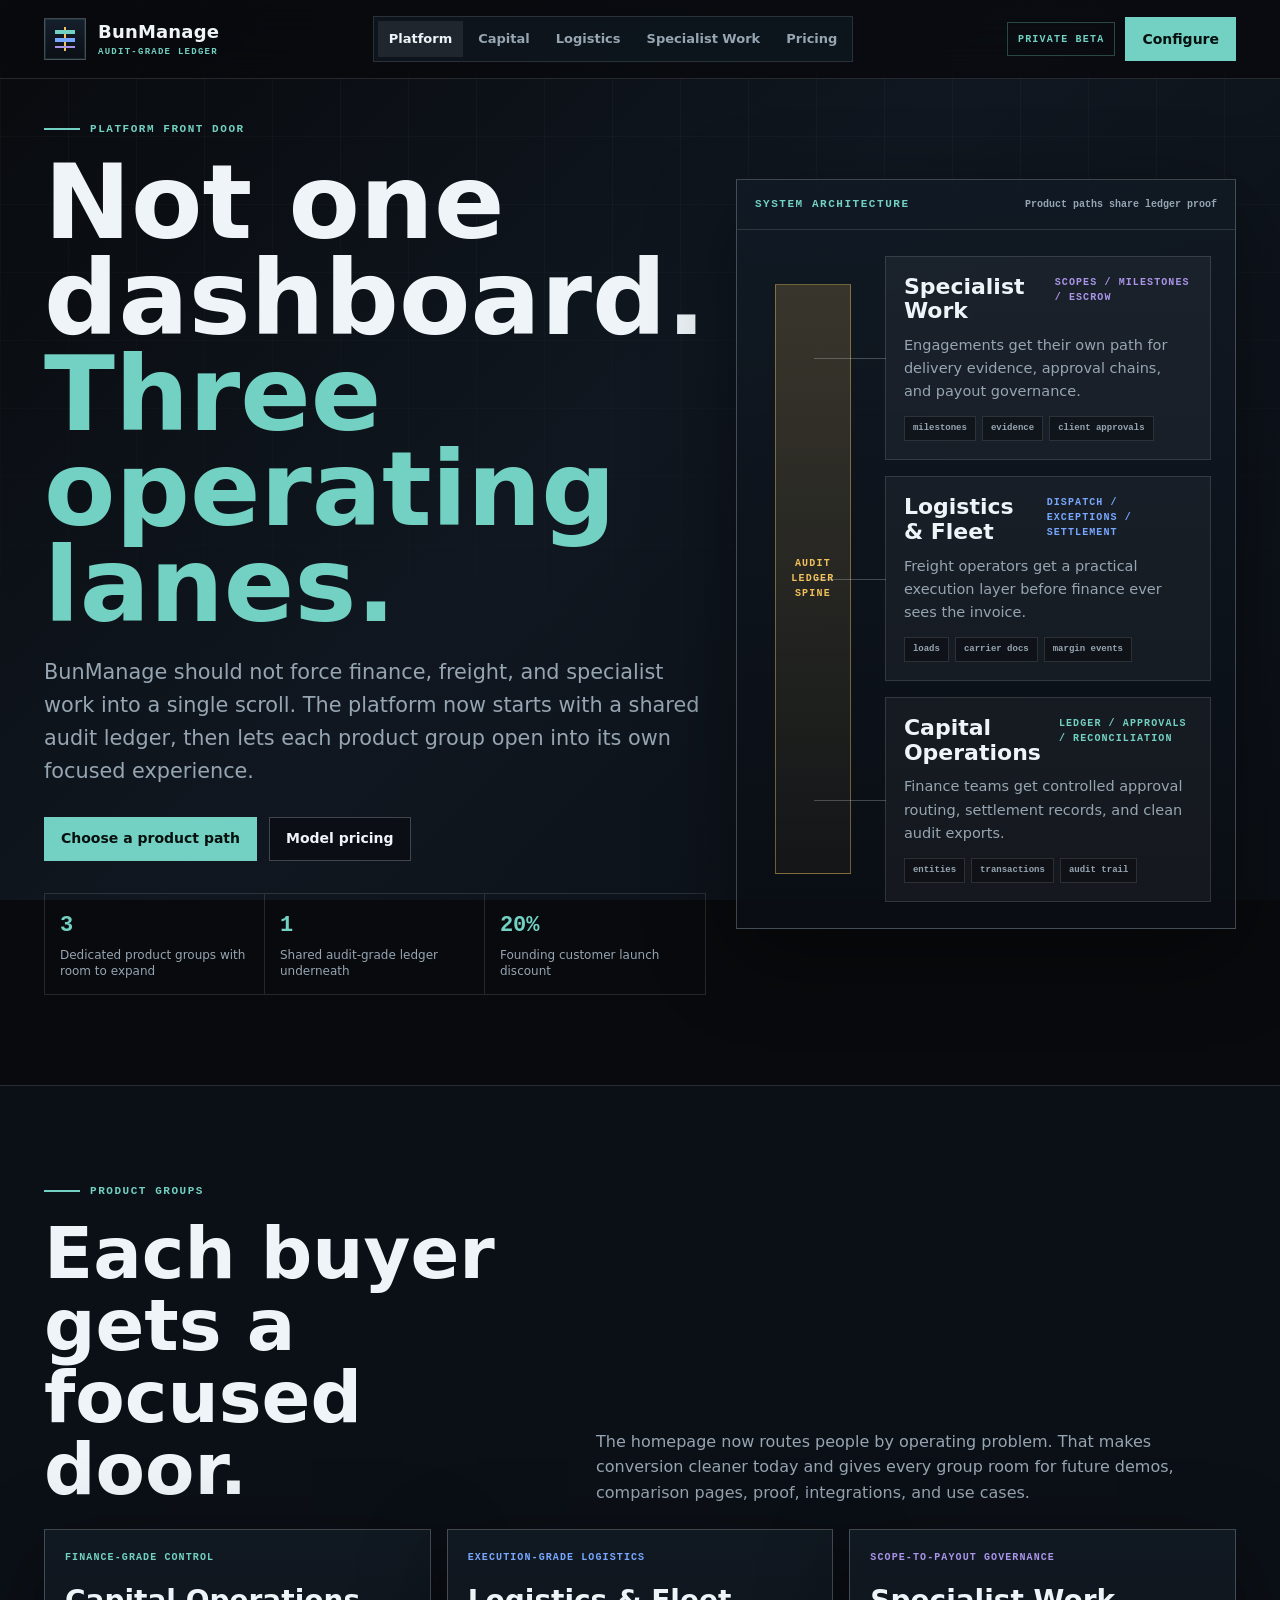
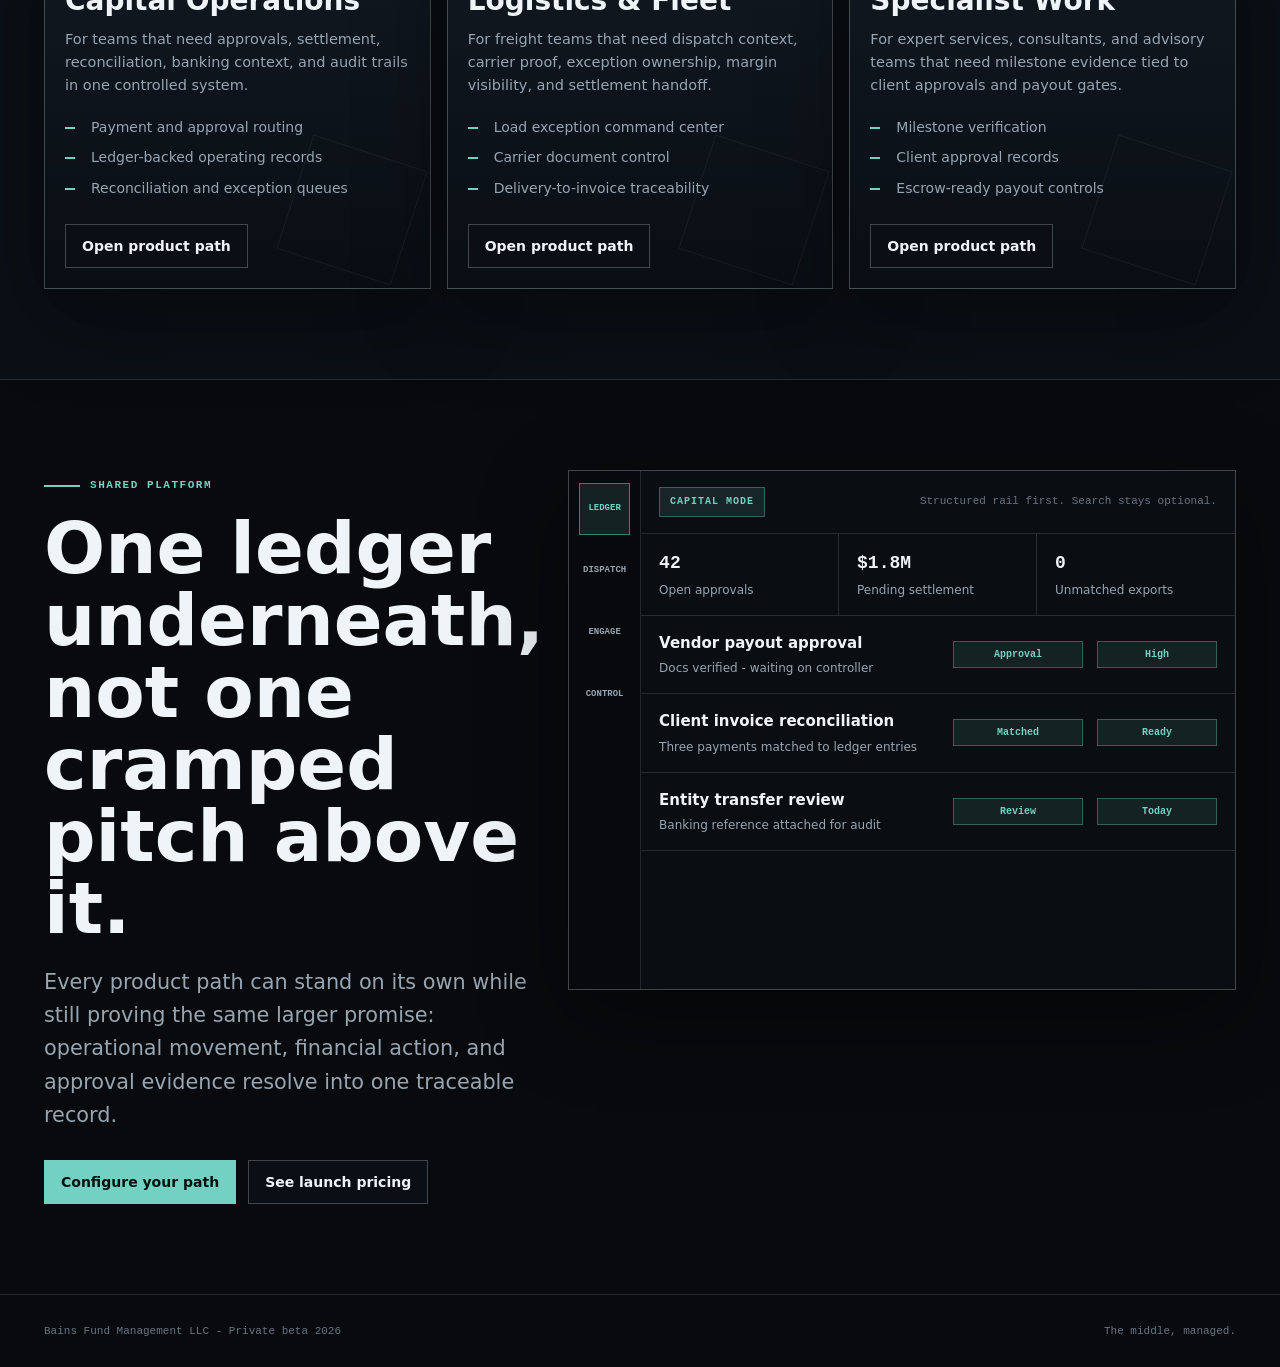
==== commit ee2ef077: "restructure BunManage product paths" ====
--- a/index.html
+++ b/index.html
@@ -3,295 +3,136 @@
 <head>
 <meta charset="utf-8">
 <meta name="viewport" content="width=device-width,initial-scale=1,viewport-fit=cover">
-<title>BunManage - Audit-grade operations ledger</title>
-<meta name="description" content="BunManage unifies capital operations, logistics, and specialist work onto a single audit-grade operating ledger with configurable modules, workflow intake, and launch pricing.">
+<title>BunManage - Audit-grade operating systems</title>
+<meta name="description" content="BunManage gives capital, logistics, and specialist-work teams dedicated product paths on one audit-grade operating ledger.">
 <meta name="theme-color" content="#080a0d">
 <meta name="robots" content="index,follow">
-<meta property="og:title" content="BunManage - Audit-grade operations ledger">
-<meta property="og:description" content="Configure capital, logistics, and specialist work on one audit-grade operating ledger.">
+<meta property="og:title" content="BunManage - Audit-grade operating systems">
+<meta property="og:description" content="Dedicated operating systems for capital, logistics, and specialist work on one shared ledger.">
 <meta property="og:type" content="website">
 <meta property="og:url" content="https://www.bunmanage.com">
 <meta property="og:site_name" content="BunManage">
 <meta property="og:image" content="https://www.bunmanage.com/og.svg">
 <meta name="twitter:card" content="summary_large_image">
-<meta name="twitter:title" content="BunManage - Audit-grade operations ledger">
-<meta name="twitter:description" content="Configure capital, logistics, and specialist work on one audit-grade operating ledger.">
+<meta name="twitter:title" content="BunManage - Audit-grade operating systems">
+<meta name="twitter:description" content="Dedicated operating systems for capital, logistics, and specialist work on one shared ledger.">
 <meta name="twitter:image" content="https://www.bunmanage.com/og.svg">
 <link rel="canonical" href="https://www.bunmanage.com">
+<link rel="stylesheet" href="/styles.css">
 <link rel="icon" href="data:image/svg+xml,<svg xmlns='http://www.w3.org/2000/svg' viewBox='0 0 32 32'><rect width='32' height='32' rx='6' fill='%23080a0d'/><path d='M8 9h16v4H8zM8 15h16v4H8zM8 21h16v2H8z' fill='%2372d1c2'/><path d='M15 6h2v21h-2z' fill='%23f1c15b'/></svg>" type="image/svg+xml">
-<link rel="preconnect" href="https://fonts.googleapis.com">
-<link rel="preconnect" href="https://fonts.gstatic.com" crossorigin>
-<link href="https://fonts.googleapis.com/css2?family=Inter:wght@400;500;600;700;800;900&family=JetBrains+Mono:wght@400;500;700;800&display=swap" rel="stylesheet">
-<script type="application/ld+json">
-{"@context":"https://schema.org","@type":"SoftwareApplication","name":"BunManage","applicationCategory":"BusinessApplication","operatingSystem":"Web","url":"https://www.bunmanage.com","description":"An audit-grade operating ledger for capital operations, logistics, and specialist work.","offers":{"@type":"AggregateOffer","lowPrice":"399","highPrice":"1999","priceCurrency":"USD"}}
-</script>
-<style>
-*,*::before,*::after{box-sizing:border-box;margin:0;padding:0}
-:root{
-  --bg:#080a0d;
-  --bg-2:#0d1117;
-  --panel:#111821;
-  --panel-2:#151e2a;
-  --panel-3:#0b0f15;
-  --text:#eef4f8;
-  --muted:#91a0ad;
-  --faint:#5d6a75;
-  --line:rgba(238,244,248,.12);
-  --line-strong:rgba(238,244,248,.22);
-  --accent:#72d1c2;
-  --gold:#f1c15b;
-  --blue:#77a7ff;
-  --violet:#a994e8;
-  --red:#ff6b7a;
-  --green:#88d18a;
-  --shadow:0 24px 70px rgba(0,0,0,.42);
-  --sans:'Inter',system-ui,-apple-system,BlinkMacSystemFont,sans-serif;
-  --mono:'JetBrains Mono',ui-monospace,SFMono-Regular,Consolas,monospace;
-  --ease:cubic-bezier(.22,1,.36,1);
-}
-html{font-size:16px;scroll-behavior:smooth;-webkit-text-size-adjust:100%}
-body{min-width:320px;background:var(--bg);color:var(--text);font-family:var(--sans);line-height:1.5;-webkit-font-smoothing:antialiased;text-rendering:optimizeLegibility}
-body::before{content:'';position:fixed;inset:0;z-index:-2;background:radial-gradient(circle at 78% 12%,rgba(114,209,194,.12),transparent 28%),radial-gradient(circle at 18% 78%,rgba(119,167,255,.10),transparent 30%),linear-gradient(135deg,#080a0d,#101620 52%,#080a0d)}
-body::after{content:'';position:fixed;inset:0;z-index:-1;pointer-events:none;background:linear-gradient(90deg,rgba(238,244,248,.04) 1px,transparent 1px),linear-gradient(rgba(238,244,248,.035) 1px,transparent 1px);background-size:64px 64px;mask-image:linear-gradient(to bottom,rgba(0,0,0,.88),transparent 92%)}
-a{color:inherit;text-decoration:none}
-button,input,select,textarea{font:inherit}
-button{border:0;background:none;color:inherit;cursor:pointer}
-button:focus-visible,a:focus-visible,input:focus-visible,select:focus-visible,textarea:focus-visible{outline:2px solid var(--accent);outline-offset:4px}
-::selection{background:var(--accent);color:#06100f}
-.site-nav{position:sticky;top:0;z-index:40;display:flex;align-items:center;justify-content:space-between;gap:18px;padding:16px clamp(16px,4vw,44px);border-bottom:1px solid var(--line);background:rgba(8,10,13,.76);backdrop-filter:blur(18px)}
-.brand{display:flex;align-items:center;gap:12px}
-.mark{width:42px;height:42px;display:grid;place-items:center;border:1px solid var(--line-strong);background:linear-gradient(180deg,#151e2a,#0b0f15);box-shadow:inset 0 0 0 1px rgba(114,209,194,.12)}
-.mark span{position:relative;width:20px;height:24px;display:block}
-.mark span::before{content:'';position:absolute;left:9px;top:0;bottom:0;width:2px;background:var(--gold)}
-.mark span::after{content:'';position:absolute;inset:3px 0;background:linear-gradient(var(--accent) 0 4px,transparent 4px 8px,var(--blue) 8px 12px,transparent 12px 16px,var(--violet) 16px 20px)}
-.brand-copy{display:grid;gap:1px}
-.brand-name{font-size:18px;font-weight:900;letter-spacing:.01em}
-.brand-line{font-family:var(--mono);font-size:9px;font-weight:800;letter-spacing:.14em;text-transform:uppercase;color:var(--accent)}
-.nav-links{display:none;align-items:center;gap:4px;padding:4px;border:1px solid var(--line);background:rgba(17,24,33,.74)}
-.nav-links a{min-height:36px;display:inline-flex;align-items:center;padding:0 12px;color:var(--muted);font-size:13px;font-weight:800}
-.nav-links a:hover{background:rgba(238,244,248,.08);color:var(--text)}
-.nav-cta{display:flex;align-items:center;gap:10px}
-.status{display:none;min-height:34px;align-items:center;padding:0 10px;border:1px solid rgba(114,209,194,.3);font-family:var(--mono);font-size:10px;font-weight:800;letter-spacing:.12em;text-transform:uppercase;color:var(--accent)}
-.btn{min-height:44px;display:inline-flex;align-items:center;justify-content:center;padding:0 16px;border:1px solid var(--line-strong);background:rgba(238,244,248,.06);color:var(--text);font-size:14px;font-weight:900;transition:transform .18s var(--ease),background .18s var(--ease),border-color .18s var(--ease)}
-.btn:hover{transform:translateY(-2px);border-color:rgba(114,209,194,.55)}
-.btn.primary{background:var(--accent);border-color:var(--accent);color:#06100f}
-.btn.dark{background:#0b0f15}
-@media(min-width:940px){.nav-links{display:flex}.status{display:inline-flex}}
-.section{padding:clamp(44px,7vw,92px) clamp(16px,4vw,44px)}
-.hero{min-height:calc(100vh - 77px);display:grid;align-items:center;padding-top:34px}
-.hero-grid{width:min(1320px,100%);margin:0 auto;display:grid;grid-template-columns:minmax(0,1fr);gap:30px;align-items:center}
-@media(min-width:1080px){.hero-grid{grid-template-columns:.86fr 1.14fr}}
-.eyebrow{display:inline-flex;align-items:center;gap:10px;margin-bottom:18px;font-family:var(--mono);font-size:11px;font-weight:800;letter-spacing:.14em;text-transform:uppercase;color:var(--accent)}
-.eyebrow::before{content:'';width:36px;height:2px;background:var(--accent)}
-h1{max-width:780px;font-size:clamp(46px,7.2vw,104px);line-height:.9;font-weight:900;letter-spacing:-.02em}
-h1 span{display:block;color:var(--accent)}
-h2{max-width:820px;font-size:clamp(34px,5vw,72px);line-height:.98;font-weight:900;letter-spacing:-.015em}
-h3{font-size:22px;line-height:1.1;font-weight:900}
-.lede{max-width:660px;margin-top:22px;color:var(--muted);font-size:clamp(17px,1.65vw,21px);line-height:1.6}
-.persona-switch{display:flex;flex-wrap:wrap;gap:8px;margin-top:26px;padding:6px;border:1px solid var(--line);background:rgba(17,24,33,.7);width:max-content;max-width:100%}
-.persona-btn{min-height:42px;padding:0 13px;border:1px solid transparent;color:var(--muted);font-size:13px;font-weight:900}
-.persona-btn.active{background:var(--text);border-color:var(--text);color:#080a0d}
-.hero-actions{display:flex;flex-wrap:wrap;gap:12px;margin-top:28px}
-.metric-row{display:grid;grid-template-columns:repeat(3,1fr);gap:0;margin-top:32px;border:1px solid var(--line);max-width:680px}
-.metric{padding:15px;border-right:1px solid var(--line)}
-.metric:last-child{border-right:0}
-.metric b{display:block;font-family:var(--mono);font-size:22px;color:var(--accent)}
-.metric span{display:block;margin-top:5px;color:var(--muted);font-size:12px;line-height:1.35}
-.system-card{border:1px solid var(--line-strong);background:linear-gradient(180deg,rgba(17,24,33,.92),rgba(11,15,21,.94));box-shadow:var(--shadow);overflow:hidden}
-.system-head{display:flex;align-items:center;justify-content:space-between;gap:12px;padding:16px 18px;border-bottom:1px solid var(--line)}
-.system-title{font-family:var(--mono);font-size:11px;font-weight:900;letter-spacing:.14em;text-transform:uppercase;color:var(--accent)}
-.system-state{font-family:var(--mono);font-size:10px;font-weight:800;color:var(--muted)}
-.matrix{position:relative;min-height:500px;padding:26px 24px 26px 148px}
-.ledger-spine{position:absolute;left:38px;top:54px;bottom:54px;width:76px;border:1px solid rgba(241,193,91,.42);background:linear-gradient(180deg,rgba(241,193,91,.18),rgba(241,193,91,.04));display:grid;align-items:center;justify-items:center;text-align:center;color:var(--gold);font-family:var(--mono);font-size:10px;font-weight:900;letter-spacing:.12em;text-transform:uppercase}
-.ledger-spine::before,.ledger-spine::after{content:'';position:absolute;left:100%;width:38px;height:1px;background:rgba(241,193,91,.45)}
-.ledger-spine::before{top:26%}
-.ledger-spine::after{bottom:26%}
-.plane-list{display:grid;gap:16px}
-.plane{position:relative;min-height:124px;padding:18px 18px 18px 20px;border:1px solid var(--line);background:rgba(238,244,248,.045);transition:opacity .2s var(--ease),border-color .2s var(--ease),background .2s var(--ease),transform .2s var(--ease)}
-.plane::before{content:'';position:absolute;left:-72px;top:50%;width:72px;height:1px;background:var(--line-strong)}
-.plane.active{border-color:var(--plane-color);background:color-mix(in srgb,var(--plane-color) 12%,transparent);transform:translateX(4px)}
-.plane.dim{opacity:.42}
-.plane-top{display:flex;align-items:flex-start;justify-content:space-between;gap:18px}
-.plane h3{color:var(--text)}
-.plane small{font-family:var(--mono);font-size:10px;font-weight:900;letter-spacing:.11em;text-transform:uppercase;color:var(--plane-color)}
-.plane p{margin-top:9px;color:var(--muted);font-size:14px;line-height:1.55}
-.schema-row{display:flex;flex-wrap:wrap;gap:6px;margin-top:13px}
-.schema-row span{min-height:25px;display:inline-flex;align-items:center;padding:0 8px;border:1px solid rgba(238,244,248,.13);background:rgba(8,10,13,.45);font-family:var(--mono);font-size:9px;font-weight:800;color:var(--muted)}
-.throughput{margin-top:18px;padding:14px 16px;border-top:1px solid var(--line);display:grid;grid-template-columns:repeat(3,1fr);gap:12px}
-.throughput b{display:block;font-family:var(--mono);font-size:16px;color:var(--text)}
-.throughput span{display:block;margin-top:3px;color:var(--muted);font-size:12px}
-.config-panel{width:min(1320px,100%);margin:0 auto;display:grid;gap:24px}
-.section-head{display:flex;align-items:end;justify-content:space-between;gap:24px;margin-bottom:24px}
-.section-head p{max-width:610px;color:var(--muted);font-size:16px;line-height:1.6}
-.component-grid{display:grid;grid-template-columns:1fr;gap:14px}
-@media(min-width:900px){.component-grid{grid-template-columns:repeat(3,1fr)}}
-.component-card{padding:18px;border:1px solid var(--line);background:rgba(17,24,33,.72)}
-.checkline{display:flex;align-items:center;gap:10px;font-weight:900}
-.checkline input{width:18px;height:18px;accent-color:var(--accent)}
-.component-card p{margin-top:10px;color:var(--muted);font-size:14px;line-height:1.55}
-.workspace-shell{display:grid;grid-template-columns:72px 1fr;border:1px solid var(--line-strong);background:#0a0d12;box-shadow:var(--shadow);min-height:560px;overflow:hidden}
-.workspace-rail{border-right:1px solid var(--line);background:#07090c;padding:12px 10px;display:grid;align-content:start;gap:10px}
-.rail-btn{height:52px;display:grid;place-items:center;border:1px solid transparent;color:var(--muted);font-family:var(--mono);font-size:9px;font-weight:900;text-transform:uppercase}
-.rail-btn.active{border-color:rgba(114,209,194,.5);background:rgba(114,209,194,.12);color:var(--accent)}
-.rail-icon{font-size:18px;line-height:1}
-.workspace-main{display:grid;grid-template-rows:auto auto 1fr}
-.workspace-bar{display:flex;align-items:center;justify-content:space-between;gap:16px;padding:16px 18px;border-bottom:1px solid var(--line)}
-.mode-chip{min-height:30px;display:inline-flex;align-items:center;padding:0 10px;background:rgba(114,209,194,.12);border:1px solid rgba(114,209,194,.35);font-family:var(--mono);font-size:10px;font-weight:900;letter-spacing:.1em;text-transform:uppercase;color:var(--accent)}
-.cmd{color:var(--faint);font-family:var(--mono);font-size:11px}
-.subheader{display:grid;grid-template-columns:repeat(3,1fr);border-bottom:1px solid var(--line)}
-.subheader div{padding:16px 18px;border-right:1px solid var(--line)}
-.subheader div:last-child{border-right:0}
-.subheader b{display:block;font-family:var(--mono);font-size:18px;color:var(--text)}
-.subheader span{display:block;margin-top:4px;color:var(--muted);font-size:12px}
-.records{display:grid;align-content:start}
-.record{display:grid;grid-template-columns:1fr 130px 120px;gap:14px;align-items:center;padding:16px 18px;border-bottom:1px solid var(--line)}
-.record strong{display:block;font-size:15px}
-.record small{display:block;margin-top:5px;color:var(--muted);font-size:12px}
-.pill{min-height:27px;display:inline-flex;align-items:center;justify-content:center;border:1px solid rgba(114,209,194,.34);background:rgba(114,209,194,.10);font-family:var(--mono);font-size:10px;font-weight:900;color:var(--accent)}
-.deep-dive{width:min(1320px,100%);margin:0 auto;display:grid;grid-template-columns:1fr;gap:16px}
-@media(min-width:900px){.deep-dive{grid-template-columns:repeat(3,1fr)}}
-.deep-card{padding:22px;border:1px solid var(--line);background:rgba(17,24,33,.74)}
-.deep-card small{font-family:var(--mono);font-size:10px;font-weight:900;letter-spacing:.12em;text-transform:uppercase;color:var(--accent)}
-.deep-card h3{margin-top:12px}
-.deep-card p{margin-top:12px;color:var(--muted);font-size:14.5px;line-height:1.6}
-.flow-arrow{margin-top:16px;color:var(--gold);font-family:var(--mono);font-size:11px;font-weight:900;letter-spacing:.08em;text-transform:uppercase}
-.intake-grid,.pricing-grid{width:min(1320px,100%);margin:0 auto;display:grid;grid-template-columns:1fr;gap:24px}
-@media(min-width:1020px){.intake-grid,.pricing-grid{grid-template-columns:.86fr 1.14fr}}
-.wizard,.calculator,.result-card{border:1px solid var(--line-strong);background:rgba(17,24,33,.82);box-shadow:var(--shadow)}
-.wizard{padding:22px}
-.question{padding:18px 0;border-bottom:1px solid var(--line)}
-.question:first-child{padding-top:0}
-.question:last-child{border-bottom:0;padding-bottom:0}
-.question label,.question legend{display:block;margin-bottom:10px;font-family:var(--mono);font-size:11px;font-weight:900;letter-spacing:.12em;text-transform:uppercase;color:var(--accent)}
-.choice-row{display:flex;flex-wrap:wrap;gap:8px}
-.choice{min-height:39px;display:inline-flex;align-items:center;gap:8px;padding:0 10px;border:1px solid var(--line);background:rgba(238,244,248,.05);color:var(--muted);font-size:13px;font-weight:800}
-.choice input{accent-color:var(--accent)}
-.question select,.question input[type=email]{width:100%;min-height:46px;border:1px solid var(--line);background:#090d12;color:var(--text);padding:0 12px}
-.question input[type=range]{width:100%;accent-color:var(--accent)}
-.range-labels{display:flex;justify-content:space-between;margin-top:8px;color:var(--muted);font-family:var(--mono);font-size:10px}
-.result-card{padding:22px;display:grid;align-content:start;gap:18px}
-.result-top{display:flex;align-items:center;justify-content:space-between;gap:16px}
-.result-top small{font-family:var(--mono);font-size:10px;font-weight:900;letter-spacing:.12em;text-transform:uppercase;color:var(--accent)}
-.brief-list{display:grid;gap:10px}
-.brief-list li{list-style:none;display:grid;grid-template-columns:16px 1fr;gap:10px;color:var(--muted);font-size:14px;line-height:1.45}
-.brief-list li::before{content:'';width:10px;height:2px;margin-top:10px;background:var(--accent)}
-.calculator{padding:22px}
-.calc-row{display:grid;gap:10px;margin-bottom:20px}
-.calc-row label{font-family:var(--mono);font-size:11px;font-weight:900;letter-spacing:.12em;text-transform:uppercase;color:var(--accent)}
-.calc-output{padding:22px;border:1px solid var(--line-strong);background:#0a0d12}
-.tier-name{font-size:34px;font-weight:900}
-.tier-price{display:flex;align-items:baseline;gap:10px;margin-top:10px}
-.tier-price b{font-size:52px;letter-spacing:-.03em;color:var(--accent)}
-.tier-price s{color:var(--faint);font-size:20px}
-.tier-price span{color:var(--muted)}
-.unlock-grid{display:grid;grid-template-columns:1fr;gap:10px;margin-top:18px}
-.unlock{padding:12px;border:1px solid var(--line);color:var(--muted);font-size:13.5px}
-.unlock.active{border-color:rgba(114,209,194,.45);background:rgba(114,209,194,.08);color:var(--text)}
-.note{margin-top:14px;color:var(--muted);font-size:13px;line-height:1.55}
-.footer{padding:28px clamp(16px,4vw,44px);border-top:1px solid var(--line);color:var(--faint);font-family:var(--mono);font-size:11px;display:flex;align-items:center;justify-content:space-between;gap:16px;flex-wrap:wrap}
-@media(max-width:760px){
-  .site-nav{align-items:flex-start}
-  .nav-cta{flex-direction:column;align-items:flex-end}
-  .hero{min-height:auto}
-  .metric-row,.subheader{grid-template-columns:1fr}
-  .metric,.subheader div{border-right:0;border-bottom:1px solid var(--line)}
-  .metric:last-child,.subheader div:last-child{border-bottom:0}
-  .matrix{padding:22px;min-height:auto}
-  .ledger-spine{position:relative;left:auto;top:auto;bottom:auto;width:100%;height:58px;margin-bottom:16px}
-  .ledger-spine::before,.ledger-spine::after,.plane::before{display:none}
-  .workspace-shell{grid-template-columns:1fr}
-  .workspace-rail{grid-template-columns:repeat(4,1fr);border-right:0;border-bottom:1px solid var(--line)}
-  .rail-btn{height:48px}
-  .record{grid-template-columns:1fr}
-  .cmd{display:none}
-  h1{font-size:clamp(44px,15vw,70px)}
-}
-</style>
+<script type="application/ld+json">{"@context":"https://schema.org","@type":"SoftwareApplication","name":"BunManage","applicationCategory":"BusinessApplication","operatingSystem":"Web","url":"https://www.bunmanage.com","description":"Dedicated operating systems for capital, logistics, and specialist work on one audit-grade ledger.","offers":{"@type":"AggregateOffer","lowPrice":"399","highPrice":"1999","priceCurrency":"USD"}}</script>
 </head>
 <body>
+<a class="skip-link" href="#main">Skip to content</a>
 <header class="site-nav">
-  <a class="brand" href="#top" aria-label="BunManage home">
+  <a class="brand" href="/" aria-label="BunManage home">
     <span class="mark" aria-hidden="true"><span></span></span>
     <span class="brand-copy"><span class="brand-name">BunManage</span><span class="brand-line">Audit-grade ledger</span></span>
   </a>
   <nav class="nav-links" aria-label="Primary">
-    <a href="#architecture">Architecture</a>
-    <a href="#workspace">Workspace</a>
-    <a href="#intake">Intake</a>
-    <a href="#pricing">Pricing</a>
+    <a class="active" href="/">Platform</a>
+    <a href="/capital-operations">Capital</a>
+    <a href="/logistics-fleet">Logistics</a>
+    <a href="/specialist-work">Specialist Work</a>
+    <a href="/pricing">Pricing</a>
   </nav>
-  <div class="nav-cta"><span class="status">Private beta</span><a class="btn primary" href="#intake">Configure system</a></div>
+  <div class="nav-cta"><span class="status">Private beta</span><a class="btn primary" href="/intake">Configure</a></div>
 </header>
-
-<main id="top">
+<main id="main">
   <section class="section hero">
-    <div class="hero-grid">
+    <div class="container hero-grid">
       <div>
-        <div class="eyebrow">Configurable operating infrastructure</div>
-        <h1 id="heroTitle">Capital operations on one audit-grade ledger.</h1>
-        <p class="lede" id="heroCopy">Route approvals, reconciliations, settlement records, and banking context through a controlled operating layer built for teams that cannot afford spreadsheet drift.</p>
-        <div class="persona-switch" aria-label="Select operating focus">
-          <button class="persona-btn active" type="button" data-persona="capital">Capital Operations</button>
-          <button class="persona-btn" type="button" data-persona="logistics">Logistics &amp; Fleet</button>
-          <button class="persona-btn" type="button" data-persona="specialist">Specialist Work</button>
+        <div class="eyebrow">Platform front door</div>
+        <h1>Not one dashboard. <span>Three operating lanes.</span></h1>
+        <p class="lede">BunManage should not force finance, freight, and specialist work into a single scroll. The platform now starts with a shared audit ledger, then lets each product group open into its own focused experience.</p>
+        <div class="hero-actions">
+          <a class="btn primary" href="#products">Choose a product path</a>
+          <a class="btn dark" href="/pricing">Model pricing</a>
         </div>
-        <div class="hero-actions">
-          <a class="btn primary" href="#intake">Run 3-minute intake</a>
-          <a class="btn dark" href="#architecture">Inspect architecture</a>
-        </div>
-        <div class="metric-row" aria-label="Contextual pilot metrics">
-          <div class="metric"><b id="metricOne">14d</b><span id="metricOneLabel">Implementation map for founding pilots</span></div>
-          <div class="metric"><b id="metricTwo">100%</b><span id="metricTwoLabel">Transactions tied to an operating record</span></div>
-          <div class="metric"><b id="metricThree">20%</b><span id="metricThreeLabel">Founding customer launch discount</span></div>
+        <div class="metric-row">
+          <div class="metric"><b>3</b><span>Dedicated product groups with room to expand</span></div>
+          <div class="metric"><b>1</b><span>Shared audit-grade ledger underneath</span></div>
+          <div class="metric"><b>20%</b><span>Founding customer launch discount</span></div>
         </div>
       </div>
-
-      <article class="system-card" id="architecture" aria-label="Interactive system architecture">
-        <div class="system-head"><span class="system-title">Interactive stack matrix</span><span class="system-state" id="systemState">Capital plane isolated</span></div>
+      <article class="system-card" aria-label="BunManage platform architecture">
+        <div class="system-head"><span class="system-title">System architecture</span><span class="system-state">Product paths share ledger proof</span></div>
         <div class="matrix">
           <div class="ledger-spine">Audit<br>ledger<br>spine</div>
           <div class="plane-list">
-            <button class="plane" style="--plane-color:var(--violet)" type="button" data-plane="specialist">
-              <div class="plane-top"><h3>Services &amp; Engagements</h3><small>Advisory escrow</small></div>
-              <p>Scopes, milestones, delivery evidence, client approvals, and payout readiness sync to the ledger.</p>
-              <div class="schema-row"><span>engagement_id</span><span>milestone_state</span><span>approval_hash</span></div>
-            </button>
-            <button class="plane" style="--plane-color:var(--blue)" type="button" data-plane="logistics">
-              <div class="plane-top"><h3>Logistics &amp; Telematics</h3><small>Dispatch engine</small></div>
-              <p>Loads, assets, lanes, exceptions, documents, and carrier scorecards stay connected to finance.</p>
-              <div class="schema-row"><span>load_id</span><span>asset_state</span><span>exception_code</span></div>
-            </button>
-            <button class="plane active" style="--plane-color:var(--accent)" type="button" data-plane="capital">
-              <div class="plane-top"><h3>Capital &amp; Banking</h3><small>Settlement control</small></div>
-              <p>Invoice approvals, reconciliations, payouts, payment rails, and entity controls record every decision.</p>
-              <div class="schema-row"><span>ledger_entry</span><span>approval_rule</span><span>settlement_ref</span></div>
-            </button>
+            <a class="plane" style="--plane-color:var(--violet)" href="/specialist-work">
+              <div class="plane-top"><h3>Specialist Work</h3><small>Scopes / milestones / escrow</small></div>
+              <p>Engagements get their own path for delivery evidence, approval chains, and payout governance.</p>
+              <div class="schema-row"><span>milestones</span><span>evidence</span><span>client approvals</span></div>
+            </a>
+            <a class="plane" style="--plane-color:var(--blue)" href="/logistics-fleet">
+              <div class="plane-top"><h3>Logistics & Fleet</h3><small>Dispatch / exceptions / settlement</small></div>
+              <p>Freight operators get a practical execution layer before finance ever sees the invoice.</p>
+              <div class="schema-row"><span>loads</span><span>carrier docs</span><span>margin events</span></div>
+            </a>
+            <a class="plane" style="--plane-color:var(--teal)" href="/capital-operations">
+              <div class="plane-top"><h3>Capital Operations</h3><small>Ledger / approvals / reconciliation</small></div>
+              <p>Finance teams get controlled approval routing, settlement records, and clean audit exports.</p>
+              <div class="schema-row"><span>entities</span><span>transactions</span><span>audit trail</span></div>
+            </a>
           </div>
-        </div>
-        <div class="throughput">
-          <div><b id="throughputOne">Approval rules</b><span>Active routing layer</span></div>
-          <div><b id="throughputTwo">Ledger sync</b><span>Every event attached</span></div>
-          <div><b id="throughputThree">Export ready</b><span>Audit trail retained</span></div>
         </div>
       </article>
     </div>
   </section>
 
-  <section class="section" id="workspace">
-    <div class="config-panel">
+  <section class="section deep-band" id="products">
+    <div class="container">
       <div class="section-head">
-        <div><div class="eyebrow">Domain viewports</div><h2>One ledger, dedicated operator views.</h2></div>
-        <p>A single overloaded dashboard creates fear. BunManage keeps the shared ledger underneath, while each team works in a focused mode with persistent navigation and familiar spatial memory.</p>
+        <div><div class="eyebrow">Product groups</div><h2>Each buyer gets a focused door.</h2></div>
+        <p>The homepage now routes people by operating problem. That makes conversion cleaner today and gives every group room for future demos, comparison pages, proof, integrations, and use cases.</p>
       </div>
-      <div class="workspace-shell">
-        <aside class="workspace-rail" aria-label="Workspace modules">
-          <button class="rail-btn active" type="button" data-module="ledger"><span class="rail-icon">L</span><span>Ledger</span></button>
-          <button class="rail-btn" type="button" data-module="dispatch"><span class="rail-icon">D</span><span>Dispatch</span></button>
-          <button class="rail-btn" type="button" data-module="engage"><span class="rail-icon">E</span><span>Engage</span></button>
-          <button class="rail-btn" type="button" data-module="control"><span class="rail-icon">C</span><span>Control</span></button>
-        </aside>
+      <div class="product-grid">
+        <a class="product-card" href="/capital-operations" style="--plane-color:var(--teal)">
+          <span class="tag">Finance-grade control</span>
+          <h3>Capital Operations</h3>
+          <p>For teams that need approvals, settlement, reconciliation, banking context, and audit trails in one controlled system.</p>
+          <ul><li>Payment and approval routing</li><li>Ledger-backed operating records</li><li>Reconciliation and exception queues</li></ul>
+          <span class="btn dark">Open product path</span>
+        </a>
+        <a class="product-card" href="/logistics-fleet" style="--plane-color:var(--blue)">
+          <span class="tag">Execution-grade logistics</span>
+          <h3>Logistics & Fleet</h3>
+          <p>For freight teams that need dispatch context, carrier proof, exception ownership, margin visibility, and settlement handoff.</p>
+          <ul><li>Load exception command center</li><li>Carrier document control</li><li>Delivery-to-invoice traceability</li></ul>
+          <span class="btn dark">Open product path</span>
+        </a>
+        <a class="product-card" href="/specialist-work" style="--plane-color:var(--violet)">
+          <span class="tag">Scope-to-payout governance</span>
+          <h3>Specialist Work</h3>
+          <p>For expert services, consultants, and advisory teams that need milestone evidence tied to client approvals and payout gates.</p>
+          <ul><li>Milestone verification</li><li>Client approval records</li><li>Escrow-ready payout controls</li></ul>
+          <span class="btn dark">Open product path</span>
+        </a>
+      </div>
+    </div>
+  </section>
+
+  <section class="section">
+    <div class="container split-grid">
+      <div>
+        <div class="eyebrow">Shared platform</div>
+        <h2>One ledger underneath, not one cramped pitch above it.</h2>
+        <p class="lede">Every product path can stand on its own while still proving the same larger promise: operational movement, financial action, and approval evidence resolve into one traceable record.</p>
+        <div class="action-row">
+          <a class="btn primary" href="/intake">Configure your path</a>
+          <a class="btn dark" href="/pricing">See launch pricing</a>
+        </div>
+      </div>
+      <article class="workspace-shell" aria-label="Workspace preview">
+        <div class="workspace-rail">
+          <button class="rail-btn active" type="button" data-workspace-product="capital">Ledger</button>
+          <button class="rail-btn" type="button" data-workspace-product="logistics">Dispatch</button>
+          <button class="rail-btn" type="button" data-workspace-product="specialist">Engage</button>
+          <button class="rail-btn" type="button">Control</button>
+        </div>
         <div class="workspace-main">
-          <div class="workspace-bar"><span class="mode-chip" id="modeChip">Capital mode</span><span class="cmd">Structured rail first. Cmd+K stays optional.</span></div>
+          <div class="workspace-bar"><span class="mode-chip" id="modeChip">Capital mode</span><span class="cmd">Structured rail first. Search stays optional.</span></div>
           <div class="subheader">
             <div><b id="workspaceMetricOne">42</b><span id="workspaceMetricOneLabel">Open approvals</span></div>
             <div><b id="workspaceMetricTwo">$1.8M</b><span id="workspaceMetricTwoLabel">Pending settlement</span></div>
@@ -299,282 +140,14 @@
           </div>
           <div class="records" id="records"></div>
         </div>
-      </div>
-    </div>
-  </section>
-
-  <section class="section">
-    <div class="section-head" style="width:min(1320px,100%);margin-left:auto;margin-right:auto">
-      <div><div class="eyebrow">System deep-dive</div><h2>Every workflow resolves back to the ledger.</h2></div>
-      <p>The platform story is not “three products on one page.” It is a shared event model where operational movement, financial action, and specialist verification become one traceable record.</p>
-    </div>
-    <div class="deep-dive">
-      <article class="deep-card"><small>01 Logistics event</small><h3>Delivery status changes.</h3><p>A load update, proof document, or exception is captured in the logistics plane with owner, timestamp, and source context.</p><div class="flow-arrow">Triggers payout review</div></article>
-      <article class="deep-card"><small>02 Capital action</small><h3>Invoice logic reacts.</h3><p>The capital plane receives the event, checks payment rules, routes approval, and prepares reconciliation context before money moves.</p><div class="flow-arrow">Writes ledger entry</div></article>
-      <article class="deep-card"><small>03 Ledger proof</small><h3>Audit trail closes.</h3><p>The ledger stores the operational trigger, approval decision, document evidence, and export state as one explainable history.</p><div class="flow-arrow">Ready for review</div></article>
-    </div>
-  </section>
-
-  <section class="section" id="intake">
-    <div class="intake-grid">
-      <div>
-        <div class="eyebrow">Public intake engine</div>
-        <h2>Configure the workspace before asking for access.</h2>
-        <p class="lede">No fake gate. Answer four questions and BunManage shows the recommended starting configuration, operating mode, and tier before preparing the access brief.</p>
-      </div>
-      <div class="wizard">
-        <div class="question">
-          <label for="intakePersona">1. Primary operation</label>
-          <select id="intakePersona">
-            <option value="capital">Capital Operations</option>
-            <option value="logistics">Logistics &amp; Fleet</option>
-            <option value="specialist">Specialist Work</option>
-          </select>
-        </div>
-        <fieldset class="question">
-          <legend>2. Active subsystems</legend>
-          <div class="choice-row">
-            <label class="choice"><input type="checkbox" name="subsystem" value="capital" checked> Capital</label>
-            <label class="choice"><input type="checkbox" name="subsystem" value="logistics"> Logistics</label>
-            <label class="choice"><input type="checkbox" name="subsystem" value="specialist"> Specialist</label>
-          </div>
-        </fieldset>
-        <div class="question">
-          <label for="volumeRange">3. Monthly routed volume</label>
-          <input id="volumeRange" type="range" min="1" max="100" value="8" aria-describedby="volumeValue">
-          <div class="range-labels"><span>$1M</span><span id="volumeValue">$8M</span><span>$100M+</span></div>
-        </div>
-        <div class="question">
-          <label for="currentStack">4. Current system of record</label>
-          <select id="currentStack">
-            <option>QuickBooks / spreadsheets</option>
-            <option>ERP plus manual approvals</option>
-            <option>TMS plus finance exports</option>
-            <option>Custom internal system</option>
-          </select>
-        </div>
-        <div class="question">
-          <label for="email">Claim configuration</label>
-          <input id="email" type="email" placeholder="name@company.com">
-        </div>
-      </div>
-      <article class="result-card">
-        <div class="result-top"><h3 id="briefTitle">Capital Ledger Pilot</h3><small id="briefTier">Growth fit</small></div>
-        <ul class="brief-list" id="briefList"></ul>
-        <button class="btn primary" type="button" id="prepareBrief">Prepare access brief</button>
-        <p class="note" id="briefStatus" aria-live="polite">Your configuration updates live as you answer the intake.</p>
       </article>
     </div>
   </section>
-
-  <section class="section" id="pricing">
-    <div class="pricing-grid">
-      <div>
-        <div class="eyebrow">Dynamic pricing</div>
-        <h2>Price follows system complexity.</h2>
-        <p class="lede">Select active subsystems and monthly routed volume. The calculator explains the tier instead of forcing buyers to decode rigid plan jumps.</p>
-      </div>
-      <div class="calculator">
-        <div class="calc-row">
-          <label for="priceVerticals">Active subsystems: <span id="priceVerticalsValue">1</span></label>
-          <input id="priceVerticals" type="range" min="1" max="3" value="1">
-        </div>
-        <div class="calc-row">
-          <label for="priceVolume">Monthly routed volume: <span id="priceVolumeValue">$8M</span></label>
-          <input id="priceVolume" type="range" min="1" max="100" value="8">
-        </div>
-        <div class="calc-output">
-          <div class="tier-name" id="tierName">Starter</div>
-          <div class="tier-price"><b id="tierPrice">$399</b><s id="tierStandard">$499</s><span>/ mo launch</span></div>
-          <div class="unlock-grid">
-            <div class="unlock active" id="unlockOne">One dedicated domain viewport</div>
-            <div class="unlock" id="unlockTwo">Shared ledger across multiple subsystems</div>
-            <div class="unlock" id="unlockThree">Full platform rollout and implementation support</div>
-          </div>
-          <p class="note" id="tierNote">Starter fits one active subsystem and up to $5M in routed monthly volume.</p>
-        </div>
-      </div>
-    </div>
-  </section>
 </main>
-
 <footer class="footer">
   <span>Bains Fund Management LLC - Private beta 2026</span>
   <span>The middle, managed.</span>
 </footer>
-
-<script>
-'use strict';
-const personaData={
-  capital:{
-    title:'Capital operations on one audit-grade ledger.',
-    copy:'Route approvals, reconciliations, settlement records, and banking context through a controlled operating layer built for teams that cannot afford spreadsheet drift.',
-    state:'Capital plane isolated',
-    metrics:['14d','Implementation map for founding pilots','100%','Transactions tied to an operating record','20%','Founding customer launch discount'],
-    throughput:['Approval rules','Active routing layer','Ledger sync','Every event attached','Export ready','Audit trail retained'],
-    mode:'Capital mode',
-    workspace:['42','Open approvals','$1.8M','Pending settlement','0','Unmatched exports'],
-    records:[
-      ['Vendor payout approval','Docs verified - waiting on controller','Approval','High'],
-      ['Client invoice reconciliation','Three payments matched to ledger entries','Matched','Ready'],
-      ['Entity transfer review','Banking reference attached for audit','Review','Today']
-    ],
-    brief:'Capital Ledger Pilot'
-  },
-  logistics:{
-    title:'Logistics execution with finance-grade traceability.',
-    copy:'Connect loads, assets, carriers, exceptions, and delivery evidence to the financial actions they trigger without making dispatch live inside accounting software.',
-    state:'Logistics plane isolated',
-    metrics:['+19%','Target on-time delivery lift, not raw delivery rate','<24h','Exception review target for pilots','20%','Founding customer launch discount'],
-    throughput:['Load events','Dispatch source layer','Exception sync','Finance-ready context','Scorecards','Carrier history retained'],
-    mode:'Freight mode',
-    workspace:['18','Active exceptions','96.4%','Target lane compliance','7','Carrier scorecards due'],
-    records:[
-      ['Load BM-2841 exception','Late document uploaded by carrier','Exception','Owner set'],
-      ['Lane margin review','Fuel variance attached to settlement','Margin','Review'],
-      ['Asset status update','Delivery event ready for billing trigger','Closed','Ready']
-    ],
-    brief:'Logistics Control Pilot'
-  },
-  specialist:{
-    title:'Specialist work governed from scope to payout.',
-    copy:'Manage engagements, milestones, approval evidence, escrow logic, and delivery records in the same ledger that finance can trust.',
-    state:'Services plane isolated',
-    metrics:['3-step','Scope, verify, approve operating path','1 record','Milestone evidence tied to payout','20%','Founding customer launch discount'],
-    throughput:['Milestones','Engagement layer','Evidence sync','Client approval state','Payout gate','Finance handoff ready'],
-    mode:'Specialist mode',
-    workspace:['11','Milestones in review','$420K','Payouts gated','5','Client approvals needed'],
-    records:[
-      ['Advisory milestone approval','Evidence packet attached for client review','Milestone','Review'],
-      ['Escrow release condition','Scope completion awaiting second approval','Payout','Blocked'],
-      ['Specialist onboarding','W-9 and contract records synced','Complete','Ready']
-    ],
-    brief:'Specialist Work Pilot'
-  }
-};
-const personaButtons=[...document.querySelectorAll('.persona-btn')];
-const planes=[...document.querySelectorAll('.plane')];
-const railButtons=[...document.querySelectorAll('.rail-btn')];
-const records=document.getElementById('records');
-const intakePersona=document.getElementById('intakePersona');
-const subsystemInputs=[...document.querySelectorAll('input[name="subsystem"]')];
-const volumeRange=document.getElementById('volumeRange');
-const volumeValue=document.getElementById('volumeValue');
-const currentStack=document.getElementById('currentStack');
-const email=document.getElementById('email');
-const priceVerticals=document.getElementById('priceVerticals');
-const priceVolume=document.getElementById('priceVolume');
-let activePersona='capital';
-
-function dollars(value){return value>=100?'$100M+':'$'+value+'M'}
-function selectedSubsystems(){return subsystemInputs.filter(input=>input.checked).map(input=>input.value)}
-function tierFor(verticals,volume){
-  if(verticals>=3 || volume>50)return {name:'Atlas',price:'$1,999',standard:'$2,499',note:'Atlas fits all three subsystems or routed volume above $50M, with rollout planning and dedicated implementation support.'};
-  if(verticals>=2 || volume>5)return {name:'Growth',price:'$999',standard:'$1,249',note:'Growth fits two active subsystems or routed volume above $5M, with shared ledger routing and priority workflow mapping.'};
-  return {name:'Starter',price:'$399',standard:'$499',note:'Starter fits one active subsystem and up to $5M in routed monthly volume.'};
-}
-function setText(id,value){const node=document.getElementById(id);if(node)node.textContent=value}
-function renderRecords(persona){
-  records.innerHTML=personaData[persona].records.map(row=>'<div class="record"><div><strong>'+row[0]+'</strong><small>'+row[1]+'</small></div><span class="pill">'+row[2]+'</span><span class="pill">'+row[3]+'</span></div>').join('');
-}
-function setPersona(persona){
-  activePersona=persona;
-  const data=personaData[persona];
-  setText('heroTitle',data.title);
-  setText('heroCopy',data.copy);
-  setText('systemState',data.state);
-  setText('metricOne',data.metrics[0]);setText('metricOneLabel',data.metrics[1]);
-  setText('metricTwo',data.metrics[2]);setText('metricTwoLabel',data.metrics[3]);
-  setText('metricThree',data.metrics[4]);setText('metricThreeLabel',data.metrics[5]);
-  setText('throughputOne',data.throughput[0]);setText('throughputTwo',data.throughput[2]);setText('throughputThree',data.throughput[4]);
-  document.querySelectorAll('.throughput span')[0].textContent=data.throughput[1];
-  document.querySelectorAll('.throughput span')[1].textContent=data.throughput[3];
-  document.querySelectorAll('.throughput span')[2].textContent=data.throughput[5];
-  setText('modeChip',data.mode);
-  setText('workspaceMetricOne',data.workspace[0]);setText('workspaceMetricOneLabel',data.workspace[1]);
-  setText('workspaceMetricTwo',data.workspace[2]);setText('workspaceMetricTwoLabel',data.workspace[3]);
-  setText('workspaceMetricThree',data.workspace[4]);setText('workspaceMetricThreeLabel',data.workspace[5]);
-  renderRecords(persona);
-  personaButtons.forEach(button=>button.classList.toggle('active',button.dataset.persona===persona));
-  planes.forEach(plane=>{
-    const active=plane.dataset.plane===persona;
-    plane.classList.toggle('active',active);
-    plane.classList.toggle('dim',!active);
-  });
-  if(intakePersona)intakePersona.value=persona;
-  updateIntake();
-}
-function updateIntake(){
-  const persona=intakePersona.value;
-  const subs=selectedSubsystems();
-  const verticalCount=Math.max(1,subs.length);
-  const volume=Number(volumeRange.value);
-  const tier=tierFor(verticalCount,volume);
-  volumeValue.textContent=dollars(volume);
-  setText('briefTitle',personaData[persona].brief);
-  setText('briefTier',tier.name+' fit');
-  document.getElementById('briefList').innerHTML=[
-    'Primary mode: '+personaData[persona].mode,
-    'Active subsystems: '+subs.map(s=>personaData[s].mode.replace(' mode','')).join(', '),
-    'Monthly routed volume: '+dollars(volume),
-    'Current system: '+currentStack.value,
-    'Recommended tier: '+tier.name+' at '+tier.price+' / mo launch'
-  ].map(item=>'<li>'+item+'</li>').join('');
-  priceVerticals.value=String(verticalCount);
-  priceVolume.value=String(volume);
-  updatePricing();
-}
-function updatePricing(){
-  const verticals=Number(priceVerticals.value);
-  const volume=Number(priceVolume.value);
-  const tier=tierFor(verticals,volume);
-  setText('priceVerticalsValue',String(verticals));
-  setText('priceVolumeValue',dollars(volume));
-  setText('tierName',tier.name);
-  setText('tierPrice',tier.price);
-  setText('tierStandard',tier.standard);
-  setText('tierNote',tier.note);
-  document.getElementById('unlockOne').classList.toggle('active',verticals>=1);
-  document.getElementById('unlockTwo').classList.toggle('active',verticals>=2 || volume>5);
-  document.getElementById('unlockThree').classList.toggle('active',verticals>=3 || volume>50);
-}
-personaButtons.forEach(button=>button.addEventListener('click',()=>setPersona(button.dataset.persona)));
-planes.forEach(plane=>plane.addEventListener('click',()=>setPersona(plane.dataset.plane)));
-railButtons.forEach(button=>button.addEventListener('click',()=>{
-  railButtons.forEach(item=>item.classList.toggle('active',item===button));
-}));
-if(intakePersona)intakePersona.addEventListener('change',event=>setPersona(event.target.value));
-subsystemInputs.forEach(input=>input.addEventListener('change',()=>{
-  if(selectedSubsystems().length===0)input.checked=true;
-  updateIntake();
-}));
-if(volumeRange)volumeRange.addEventListener('input',updateIntake);
-if(currentStack)currentStack.addEventListener('change',updateIntake);
-if(priceVerticals)priceVerticals.addEventListener('input',updatePricing);
-if(priceVolume)priceVolume.addEventListener('input',updatePricing);
-document.getElementById('prepareBrief').addEventListener('click',()=>{
-  const subs=selectedSubsystems();
-  const volume=Number(volumeRange.value);
-  const tier=tierFor(Math.max(1,subs.length),volume);
-  const address=email.value || '';
-  const body=[
-    'Hi BunManage team,',
-    '',
-    'I configured a BunManage workspace from the public intake.',
-    '',
-    'Email: '+address,
-    'Primary operation: '+personaData[intakePersona.value].mode,
-    'Active subsystems: '+subs.join(', '),
-    'Monthly routed volume: '+dollars(volume),
-    'Current system: '+currentStack.value,
-    'Recommended tier: '+tier.name+' at '+tier.price+' / mo launch',
-    '',
-    'Please follow up with founding customer access.'
-  ].join('\n');
-  document.getElementById('briefStatus').textContent='Access brief prepared. Email opens with the configured workspace details.';
-  window.location.href='mailto:hello@bunmanage.com?subject='+encodeURIComponent('Early Access Configuration - BunManage')+'&body='+encodeURIComponent(body);
-});
-setPersona('capital');
-</script>
+<script src="/app.js"></script>
 </body>
 </html>
--- a/styles.css
+++ b/styles.css
@@ -0,0 +1,170 @@
+*,*::before,*::after{box-sizing:border-box;margin:0;padding:0}
+:root{
+  --bg:#080a0d;
+  --bg-soft:#0d1219;
+  --panel:#111a24;
+  --panel-2:#162231;
+  --ink:#eef4f8;
+  --muted:#96a5b2;
+  --faint:#667583;
+  --line:rgba(238,244,248,.13);
+  --line-strong:rgba(238,244,248,.24);
+  --teal:#72d1c2;
+  --gold:#f1c15b;
+  --blue:#77a7ff;
+  --violet:#a994e8;
+  --green:#89d889;
+  --danger:#ff6b7a;
+  --shadow:0 26px 80px rgba(0,0,0,.42);
+  --sans:Inter,ui-sans-serif,system-ui,-apple-system,BlinkMacSystemFont,"Segoe UI",sans-serif;
+  --mono:"JetBrains Mono","SFMono-Regular",Consolas,ui-monospace,monospace;
+  --ease:cubic-bezier(.22,1,.36,1);
+}
+html{font-size:16px;scroll-behavior:smooth;-webkit-text-size-adjust:100%}
+body{min-width:320px;background:var(--bg);color:var(--ink);font-family:var(--sans);line-height:1.5;-webkit-font-smoothing:antialiased;text-rendering:optimizeLegibility}
+body::before{content:"";position:fixed;inset:0;z-index:-2;background:linear-gradient(135deg,#080a0d,#101720 48%,#0b0f15),linear-gradient(180deg,rgba(114,209,194,.08),transparent 40%)}
+body::after{content:"";position:fixed;inset:0;z-index:-1;pointer-events:none;background:linear-gradient(90deg,rgba(238,244,248,.04) 1px,transparent 1px),linear-gradient(rgba(238,244,248,.035) 1px,transparent 1px);background-size:68px 68px;mask-image:linear-gradient(to bottom,rgba(0,0,0,.9),transparent 92%)}
+a{color:inherit;text-decoration:none}
+button,input,select,textarea{font:inherit}
+button{border:0;background:none;color:inherit;cursor:pointer}
+button:focus-visible,a:focus-visible,input:focus-visible,select:focus-visible,textarea:focus-visible{outline:2px solid var(--teal);outline-offset:4px}
+::selection{background:var(--teal);color:#06100f}
+.skip-link{position:absolute;left:16px;top:-60px;z-index:99;background:var(--teal);color:#06100f;padding:10px 12px;font-weight:900}
+.skip-link:focus{top:16px}
+.site-nav{position:sticky;top:0;z-index:50;display:flex;align-items:center;justify-content:space-between;gap:18px;padding:16px clamp(16px,4vw,44px);border-bottom:1px solid var(--line);background:rgba(8,10,13,.78);backdrop-filter:blur(18px)}
+.brand{display:flex;align-items:center;gap:12px;min-width:max-content}
+.mark{width:42px;height:42px;display:grid;place-items:center;border:1px solid var(--line-strong);background:linear-gradient(180deg,#151f2c,#0b0f15);box-shadow:inset 0 0 0 1px rgba(114,209,194,.12)}
+.mark span{position:relative;width:20px;height:24px;display:block}
+.mark span::before{content:"";position:absolute;left:9px;top:0;bottom:0;width:2px;background:var(--gold)}
+.mark span::after{content:"";position:absolute;inset:3px 0;background:linear-gradient(var(--teal) 0 4px,transparent 4px 8px,var(--blue) 8px 12px,transparent 12px 16px,var(--violet) 16px 20px)}
+.brand-copy{display:grid;gap:1px}
+.brand-name{font-size:18px;font-weight:900;letter-spacing:.01em}
+.brand-line{font-family:var(--mono);font-size:9px;font-weight:800;letter-spacing:.14em;text-transform:uppercase;color:var(--teal)}
+.nav-links{display:none;align-items:center;gap:4px;padding:4px;border:1px solid var(--line);background:rgba(17,24,33,.76)}
+.nav-links a{min-height:36px;display:inline-flex;align-items:center;padding:0 11px;color:var(--muted);font-size:13px;font-weight:800}
+.nav-links a:hover,.nav-links a.active{background:rgba(238,244,248,.08);color:var(--ink)}
+.nav-cta{display:flex;align-items:center;gap:10px}
+.status{display:none;min-height:34px;align-items:center;padding:0 10px;border:1px solid rgba(114,209,194,.3);font-family:var(--mono);font-size:10px;font-weight:800;letter-spacing:.12em;text-transform:uppercase;color:var(--teal)}
+.btn{min-height:44px;display:inline-flex;align-items:center;justify-content:center;gap:8px;padding:0 16px;border:1px solid var(--line-strong);background:rgba(238,244,248,.06);color:var(--ink);font-size:14px;font-weight:900;transition:transform .18s var(--ease),background .18s var(--ease),border-color .18s var(--ease)}
+.btn:hover{transform:translateY(-2px);border-color:rgba(114,209,194,.55)}
+.btn.primary{background:var(--teal);border-color:var(--teal);color:#06100f}
+.btn.dark{background:#0b0f15}
+.btn.full{width:100%}
+@media(min-width:1000px){.nav-links{display:flex}.status{display:inline-flex}}
+.section{padding:clamp(44px,7vw,92px) clamp(16px,4vw,44px)}
+.hero{min-height:calc(100vh - 77px);display:grid;align-items:center;padding-top:34px}
+.container{width:min(1320px,100%);margin:0 auto}
+.hero-grid{display:grid;grid-template-columns:minmax(0,1fr);gap:30px;align-items:center}
+@media(min-width:1080px){.hero-grid{grid-template-columns:.88fr 1.12fr}}
+.eyebrow{display:inline-flex;align-items:center;gap:10px;margin-bottom:18px;font-family:var(--mono);font-size:11px;font-weight:800;letter-spacing:.14em;text-transform:uppercase;color:var(--teal)}
+.eyebrow::before{content:"";width:36px;height:2px;background:var(--teal)}
+h1{max-width:850px;font-size:3rem;line-height:.92;font-weight:900;letter-spacing:0}
+h1 span{display:block;color:var(--teal)}
+h2{max-width:830px;font-size:2.25rem;line-height:1;font-weight:900;letter-spacing:0}
+h3{font-size:22px;line-height:1.12;font-weight:900}
+.lede{max-width:700px;margin-top:22px;color:var(--muted);font-size:1.1rem;line-height:1.6}
+@media(min-width:760px){h1{font-size:4.75rem}h2{font-size:3.4rem}.lede{font-size:1.22rem}}
+@media(min-width:1180px){h1{font-size:6.5rem}h2{font-size:4.5rem}.lede{font-size:1.3rem}}
+.hero-actions,.action-row{display:flex;flex-wrap:wrap;gap:12px;margin-top:28px}
+.metric-row{display:grid;grid-template-columns:repeat(3,1fr);gap:0;margin-top:32px;border:1px solid var(--line);max-width:760px}
+.metric{padding:15px;border-right:1px solid var(--line)}
+.metric:last-child{border-right:0}
+.metric b{display:block;font-family:var(--mono);font-size:22px;color:var(--teal)}
+.metric span{display:block;margin-top:5px;color:var(--muted);font-size:12px;line-height:1.35}
+.system-card,.panel-card,.flow-card,.module-card,.pricing-card,.wizard,.result-card,.product-card{border:1px solid var(--line-strong);background:linear-gradient(180deg,rgba(17,26,36,.9),rgba(10,14,20,.94));box-shadow:var(--shadow)}
+.system-head{display:flex;align-items:center;justify-content:space-between;gap:12px;padding:16px 18px;border-bottom:1px solid var(--line)}
+.system-title{font-family:var(--mono);font-size:11px;font-weight:900;letter-spacing:.14em;text-transform:uppercase;color:var(--teal)}
+.system-state{font-family:var(--mono);font-size:10px;font-weight:800;color:var(--muted)}
+.matrix{position:relative;min-height:500px;padding:26px 24px 26px 148px}
+.ledger-spine{position:absolute;left:38px;top:54px;bottom:54px;width:76px;border:1px solid rgba(241,193,91,.42);background:linear-gradient(180deg,rgba(241,193,91,.18),rgba(241,193,91,.04));display:grid;align-items:center;justify-items:center;text-align:center;color:var(--gold);font-family:var(--mono);font-size:10px;font-weight:900;letter-spacing:.12em;text-transform:uppercase}
+.plane-list{display:grid;gap:16px}
+.plane{position:relative;min-height:124px;padding:18px;border:1px solid var(--line);background:rgba(238,244,248,.045);transition:transform .2s var(--ease),border-color .2s var(--ease),background .2s var(--ease)}
+.plane::before{content:"";position:absolute;left:-72px;top:50%;width:72px;height:1px;background:var(--line-strong)}
+.plane:hover{transform:translateX(4px);border-color:var(--plane-color);background:color-mix(in srgb,var(--plane-color) 10%,transparent)}
+.plane-top{display:flex;align-items:flex-start;justify-content:space-between;gap:18px}
+.plane small,.tag{font-family:var(--mono);font-size:10px;font-weight:900;letter-spacing:.11em;text-transform:uppercase;color:var(--plane-color,var(--teal))}
+.plane p,.panel-card p,.flow-card p,.module-card p,.product-card p,.pricing-card p{margin-top:10px;color:var(--muted);font-size:14.5px;line-height:1.6}
+.schema-row{display:flex;flex-wrap:wrap;gap:6px;margin-top:13px}
+.schema-row span{min-height:25px;display:inline-flex;align-items:center;padding:0 8px;border:1px solid rgba(238,244,248,.13);background:rgba(8,10,13,.45);font-family:var(--mono);font-size:9px;font-weight:800;color:var(--muted)}
+.product-grid{display:grid;grid-template-columns:1fr;gap:16px;margin-top:24px}
+@media(min-width:920px){.product-grid{grid-template-columns:repeat(3,1fr)}}
+.product-card{display:grid;min-height:360px;padding:20px;position:relative;overflow:hidden}
+.product-card::after{content:"";position:absolute;inset:auto 18px 18px auto;width:120px;height:120px;border:1px solid var(--line);opacity:.42;transform:rotate(18deg)}
+.product-card h3{margin-top:18px;font-size:28px}
+.product-card ul,.brief-list{display:grid;gap:10px;margin-top:18px}
+.product-card li,.brief-list li{list-style:none;display:grid;grid-template-columns:16px 1fr;gap:10px;color:var(--muted);font-size:14px;line-height:1.45}
+.product-card li::before,.brief-list li::before{content:"";width:10px;height:2px;margin-top:10px;background:var(--teal)}
+.product-card .btn{align-self:end;margin-top:24px;width:max-content}
+.section-head{display:flex;align-items:end;justify-content:space-between;gap:24px;margin-bottom:24px}
+.section-head p{max-width:640px;color:var(--muted);font-size:16px;line-height:1.6}
+.split-grid{display:grid;grid-template-columns:1fr;gap:24px;align-items:start}
+@media(min-width:1000px){.split-grid{grid-template-columns:.84fr 1.16fr}}
+.workspace-shell{display:grid;grid-template-columns:72px 1fr;border:1px solid var(--line-strong);background:#0a0d12;box-shadow:var(--shadow);min-height:520px;overflow:hidden}
+.workspace-rail{border-right:1px solid var(--line);background:#07090c;padding:12px 10px;display:grid;align-content:start;gap:10px}
+.rail-btn{height:52px;display:grid;place-items:center;border:1px solid transparent;color:var(--muted);font-family:var(--mono);font-size:9px;font-weight:900;text-transform:uppercase}
+.rail-btn.active{border-color:rgba(114,209,194,.5);background:rgba(114,209,194,.12);color:var(--teal)}
+.workspace-main{display:grid;grid-template-rows:auto auto 1fr}
+.workspace-bar{display:flex;align-items:center;justify-content:space-between;gap:16px;padding:16px 18px;border-bottom:1px solid var(--line)}
+.mode-chip{min-height:30px;display:inline-flex;align-items:center;padding:0 10px;background:rgba(114,209,194,.12);border:1px solid rgba(114,209,194,.35);font-family:var(--mono);font-size:10px;font-weight:900;letter-spacing:.1em;text-transform:uppercase;color:var(--teal)}
+.cmd{color:var(--faint);font-family:var(--mono);font-size:11px}
+.subheader{display:grid;grid-template-columns:repeat(3,1fr);border-bottom:1px solid var(--line)}
+.subheader div{padding:16px 18px;border-right:1px solid var(--line)}
+.subheader div:last-child{border-right:0}
+.subheader b{display:block;font-family:var(--mono);font-size:18px;color:var(--ink)}
+.subheader span{display:block;margin-top:4px;color:var(--muted);font-size:12px}
+.records{display:grid;align-content:start}
+.record{display:grid;grid-template-columns:1fr 130px 120px;gap:14px;align-items:center;padding:16px 18px;border-bottom:1px solid var(--line)}
+.record strong{display:block;font-size:15px}
+.record small{display:block;margin-top:5px;color:var(--muted);font-size:12px}
+.pill{min-height:27px;display:inline-flex;align-items:center;justify-content:center;border:1px solid rgba(114,209,194,.34);background:rgba(114,209,194,.1);font-family:var(--mono);font-size:10px;font-weight:900;color:var(--teal)}
+.flow-grid,.module-grid{display:grid;grid-template-columns:1fr;gap:14px;margin-top:24px}
+@media(min-width:900px){.flow-grid{grid-template-columns:repeat(4,1fr)}.module-grid{grid-template-columns:repeat(3,1fr)}}
+.flow-card,.module-card,.panel-card{padding:22px}
+.flow-card small,.module-card small,.panel-card small,.pricing-card small{font-family:var(--mono);font-size:10px;font-weight:900;letter-spacing:.12em;text-transform:uppercase;color:var(--teal)}
+.flow-card h3,.module-card h3,.panel-card h3{margin-top:12px}
+.deep-band{border-top:1px solid var(--line);border-bottom:1px solid var(--line);background:rgba(17,26,36,.42)}
+.product-hero{min-height:calc(86vh - 77px)}
+.product-kicker{display:flex;flex-wrap:wrap;gap:8px;margin-top:24px}
+.product-kicker span{min-height:30px;display:inline-flex;align-items:center;padding:0 10px;border:1px solid var(--line);background:rgba(238,244,248,.05);font-family:var(--mono);font-size:10px;font-weight:900;color:var(--muted)}
+.pricing-layout,.intake-layout{display:grid;grid-template-columns:1fr;gap:24px;align-items:start}
+@media(min-width:1040px){.pricing-layout,.intake-layout{grid-template-columns:.84fr 1.16fr}}
+.pricing-card,.wizard,.result-card{padding:22px}
+.calc-row,.question{display:grid;gap:10px;margin-bottom:20px}
+.question{padding-bottom:18px;border-bottom:1px solid var(--line)}
+.question:last-child{margin-bottom:0;padding-bottom:0;border-bottom:0}
+.calc-row label,.question label,.question legend{font-family:var(--mono);font-size:11px;font-weight:900;letter-spacing:.12em;text-transform:uppercase;color:var(--teal)}
+.question select,.question input[type=email],.question textarea{width:100%;min-height:46px;border:1px solid var(--line);background:#090d12;color:var(--ink);padding:0 12px}
+.question textarea{min-height:104px;padding:12px;resize:vertical}
+.question input[type=range],.calc-row input[type=range]{width:100%;accent-color:var(--teal)}
+.choice-row{display:flex;flex-wrap:wrap;gap:8px}
+.choice{min-height:39px;display:inline-flex;align-items:center;gap:8px;padding:0 10px;border:1px solid var(--line);background:rgba(238,244,248,.05);color:var(--muted);font-size:13px;font-weight:800}
+.choice input{accent-color:var(--teal)}
+.range-labels{display:flex;justify-content:space-between;color:var(--muted);font-family:var(--mono);font-size:10px}
+.tier-name{font-size:34px;font-weight:900}
+.tier-price{display:flex;align-items:baseline;gap:10px;margin-top:10px}
+.tier-price b{font-size:52px;letter-spacing:0;color:var(--teal)}
+.tier-price s{color:var(--faint);font-size:20px}
+.tier-price span{color:var(--muted)}
+.unlock-grid{display:grid;grid-template-columns:1fr;gap:10px;margin-top:18px}
+.unlock{padding:12px;border:1px solid var(--line);color:var(--muted);font-size:13.5px}
+.unlock.active{border-color:rgba(114,209,194,.45);background:rgba(114,209,194,.08);color:var(--ink)}
+.note{margin-top:14px;color:var(--muted);font-size:13px;line-height:1.55}
+.footer{padding:28px clamp(16px,4vw,44px);border-top:1px solid var(--line);color:var(--faint);font-family:var(--mono);font-size:11px;display:flex;align-items:center;justify-content:space-between;gap:16px;flex-wrap:wrap}
+@media(max-width:760px){
+  .site-nav{align-items:flex-start}
+  .nav-cta{flex-direction:column;align-items:flex-end}
+  .hero{min-height:auto}
+  .metric-row,.subheader{grid-template-columns:1fr}
+  .metric,.subheader div{border-right:0;border-bottom:1px solid var(--line)}
+  .metric:last-child,.subheader div:last-child{border-bottom:0}
+  .matrix{padding:22px;min-height:auto}
+  .ledger-spine{position:relative;left:auto;top:auto;bottom:auto;width:100%;height:58px;margin-bottom:16px}
+  .plane::before{display:none}
+  .workspace-shell{grid-template-columns:1fr}
+  .workspace-rail{grid-template-columns:repeat(4,1fr);border-right:0;border-bottom:1px solid var(--line)}
+  .rail-btn{height:48px}
+  .record{grid-template-columns:1fr}
+  .cmd{display:none}
+  h1{font-size:2.65rem}
+  .section-head{display:grid}
+}
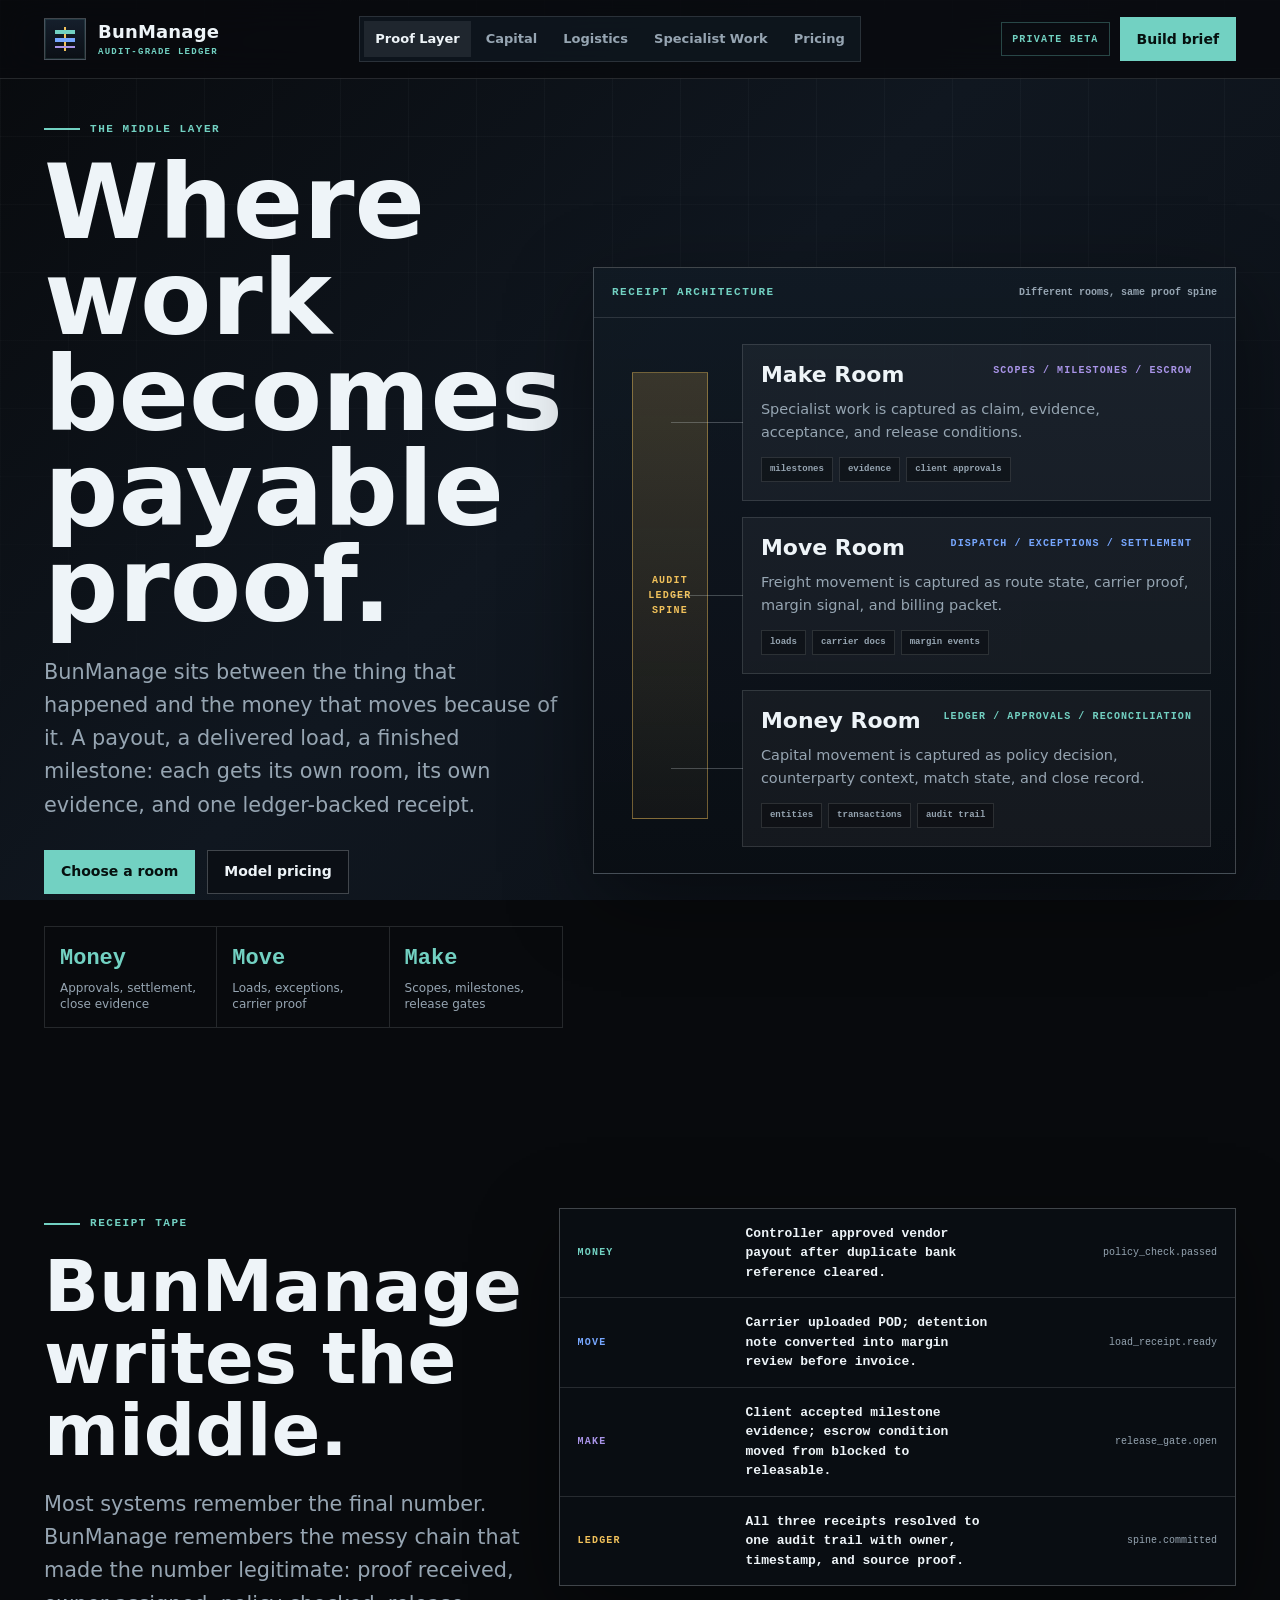
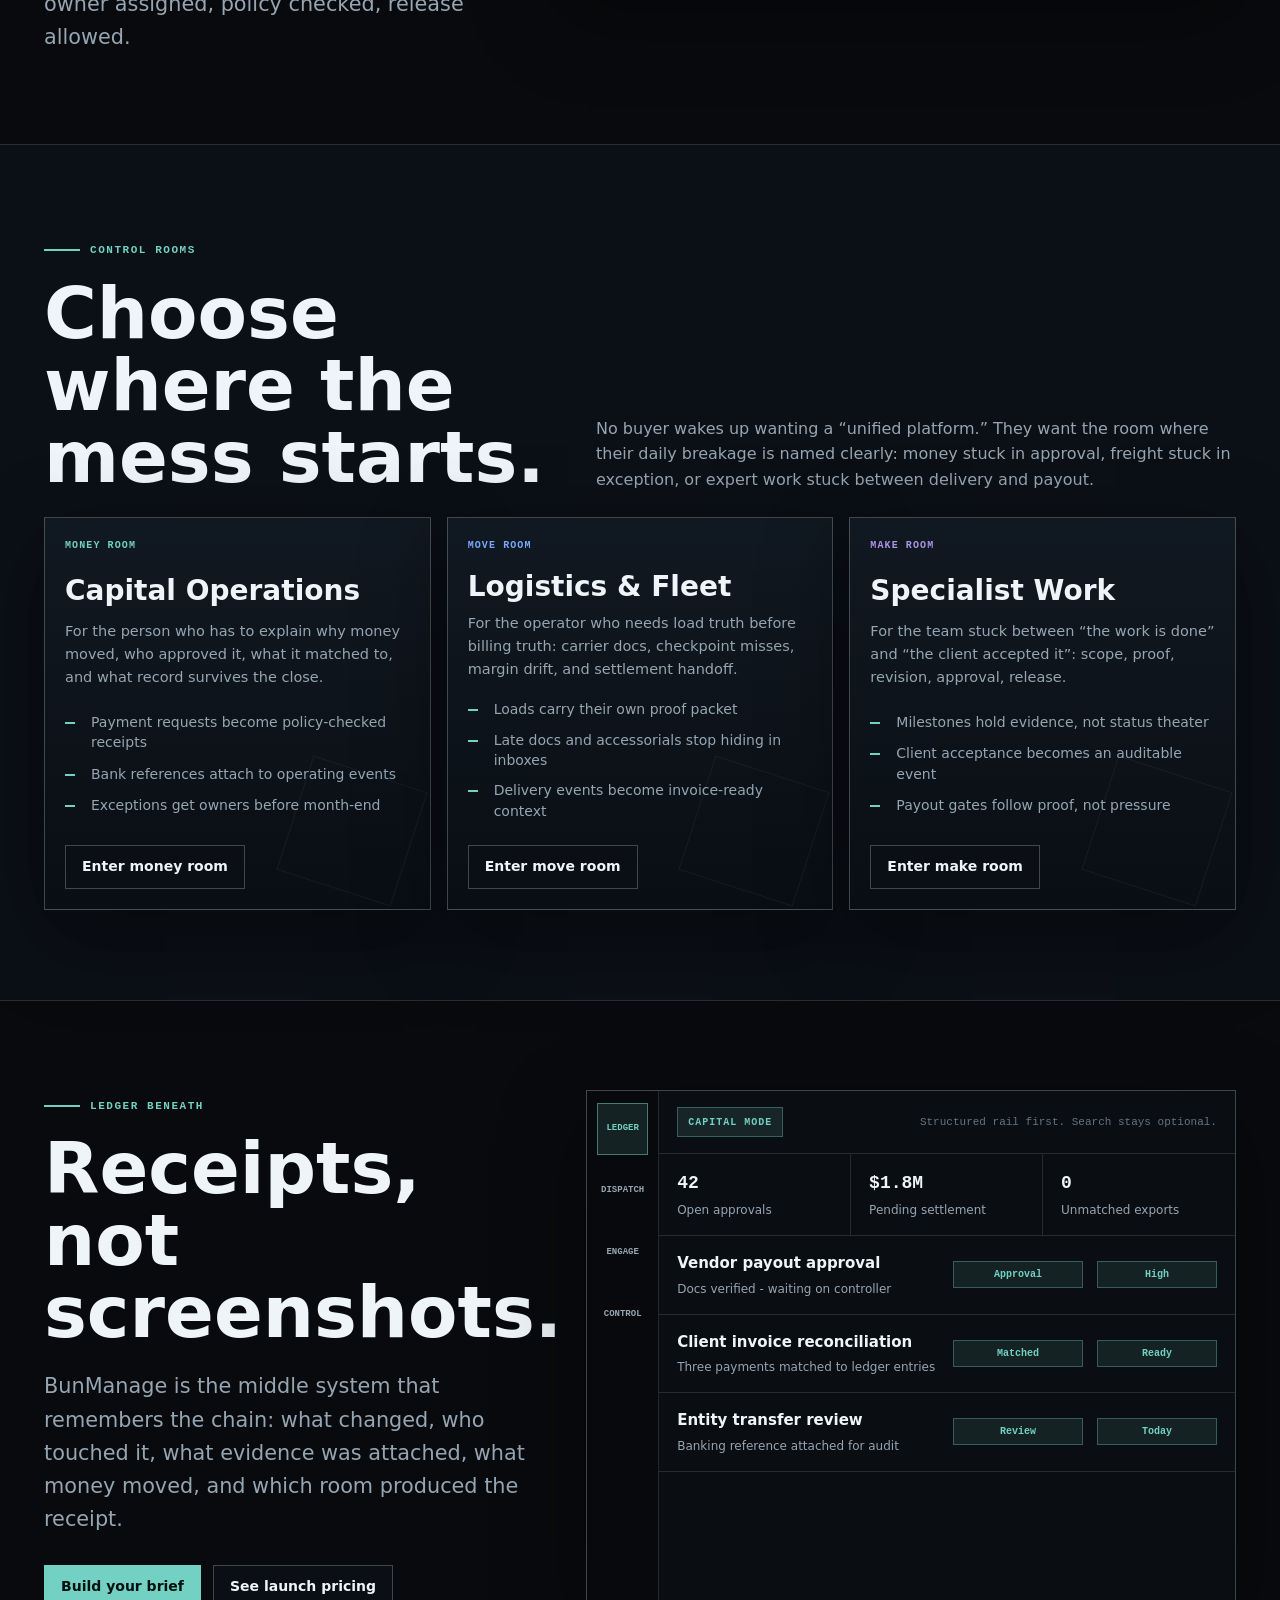
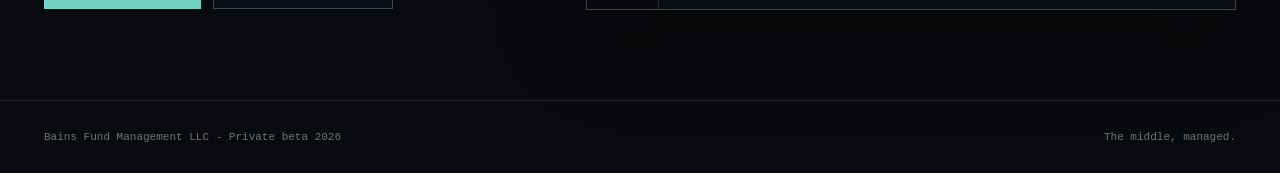
==== commit 43917748: "refine BunManage product voice" ====
--- a/index.html
+++ b/index.html
@@ -3,24 +3,24 @@
 <head>
 <meta charset="utf-8">
 <meta name="viewport" content="width=device-width,initial-scale=1,viewport-fit=cover">
-<title>BunManage - Audit-grade operating systems</title>
-<meta name="description" content="BunManage gives capital, logistics, and specialist-work teams dedicated product paths on one audit-grade operating ledger.">
+<title>BunManage - The operating proof layer</title>
+<meta name="description" content="BunManage turns money movement, freight execution, and specialist delivery into ledger-backed proof rooms.">
 <meta name="theme-color" content="#080a0d">
 <meta name="robots" content="index,follow">
-<meta property="og:title" content="BunManage - Audit-grade operating systems">
-<meta property="og:description" content="Dedicated operating systems for capital, logistics, and specialist work on one shared ledger.">
+<meta property="og:title" content="BunManage - The operating proof layer">
+<meta property="og:description" content="Money, movement, and expert work become ledger-backed receipts.">
 <meta property="og:type" content="website">
 <meta property="og:url" content="https://www.bunmanage.com">
 <meta property="og:site_name" content="BunManage">
 <meta property="og:image" content="https://www.bunmanage.com/og.svg">
 <meta name="twitter:card" content="summary_large_image">
-<meta name="twitter:title" content="BunManage - Audit-grade operating systems">
-<meta name="twitter:description" content="Dedicated operating systems for capital, logistics, and specialist work on one shared ledger.">
+<meta name="twitter:title" content="BunManage - The operating proof layer">
+<meta name="twitter:description" content="Money, movement, and expert work become ledger-backed receipts.">
 <meta name="twitter:image" content="https://www.bunmanage.com/og.svg">
 <link rel="canonical" href="https://www.bunmanage.com">
 <link rel="stylesheet" href="/styles.css">
 <link rel="icon" href="data:image/svg+xml,<svg xmlns='http://www.w3.org/2000/svg' viewBox='0 0 32 32'><rect width='32' height='32' rx='6' fill='%23080a0d'/><path d='M8 9h16v4H8zM8 15h16v4H8zM8 21h16v2H8z' fill='%2372d1c2'/><path d='M15 6h2v21h-2z' fill='%23f1c15b'/></svg>" type="image/svg+xml">
-<script type="application/ld+json">{"@context":"https://schema.org","@type":"SoftwareApplication","name":"BunManage","applicationCategory":"BusinessApplication","operatingSystem":"Web","url":"https://www.bunmanage.com","description":"Dedicated operating systems for capital, logistics, and specialist work on one audit-grade ledger.","offers":{"@type":"AggregateOffer","lowPrice":"399","highPrice":"1999","priceCurrency":"USD"}}</script>
+<script type="application/ld+json">{"@context":"https://schema.org","@type":"SoftwareApplication","name":"BunManage","applicationCategory":"BusinessApplication","operatingSystem":"Web","url":"https://www.bunmanage.com","description":"An operating proof layer for money movement, freight execution, and specialist delivery.","offers":{"@type":"AggregateOffer","lowPrice":"399","highPrice":"1999","priceCurrency":"USD"}}</script>
 </head>
 <body>
 <a class="skip-link" href="#main">Skip to content</a>
@@ -30,49 +30,49 @@
     <span class="brand-copy"><span class="brand-name">BunManage</span><span class="brand-line">Audit-grade ledger</span></span>
   </a>
   <nav class="nav-links" aria-label="Primary">
-    <a class="active" href="/">Platform</a>
+    <a class="active" href="/">Proof Layer</a>
     <a href="/capital-operations">Capital</a>
     <a href="/logistics-fleet">Logistics</a>
     <a href="/specialist-work">Specialist Work</a>
     <a href="/pricing">Pricing</a>
   </nav>
-  <div class="nav-cta"><span class="status">Private beta</span><a class="btn primary" href="/intake">Configure</a></div>
+  <div class="nav-cta"><span class="status">Private beta</span><a class="btn primary" href="/intake">Build brief</a></div>
 </header>
 <main id="main">
   <section class="section hero">
     <div class="container hero-grid">
       <div>
-        <div class="eyebrow">Platform front door</div>
-        <h1>Not one dashboard. <span>Three operating lanes.</span></h1>
-        <p class="lede">BunManage should not force finance, freight, and specialist work into a single scroll. The platform now starts with a shared audit ledger, then lets each product group open into its own focused experience.</p>
+        <div class="eyebrow">The middle layer</div>
+        <h1>Where work becomes payable proof.</h1>
+        <p class="lede">BunManage sits between the thing that happened and the money that moves because of it. A payout, a delivered load, a finished milestone: each gets its own room, its own evidence, and one ledger-backed receipt.</p>
         <div class="hero-actions">
-          <a class="btn primary" href="#products">Choose a product path</a>
+          <a class="btn primary" href="#rooms">Choose a room</a>
           <a class="btn dark" href="/pricing">Model pricing</a>
         </div>
         <div class="metric-row">
-          <div class="metric"><b>3</b><span>Dedicated product groups with room to expand</span></div>
-          <div class="metric"><b>1</b><span>Shared audit-grade ledger underneath</span></div>
-          <div class="metric"><b>20%</b><span>Founding customer launch discount</span></div>
+          <div class="metric"><b>Money</b><span>Approvals, settlement, close evidence</span></div>
+          <div class="metric"><b>Move</b><span>Loads, exceptions, carrier proof</span></div>
+          <div class="metric"><b>Make</b><span>Scopes, milestones, release gates</span></div>
         </div>
       </div>
       <article class="system-card" aria-label="BunManage platform architecture">
-        <div class="system-head"><span class="system-title">System architecture</span><span class="system-state">Product paths share ledger proof</span></div>
+        <div class="system-head"><span class="system-title">Receipt architecture</span><span class="system-state">Different rooms, same proof spine</span></div>
         <div class="matrix">
           <div class="ledger-spine">Audit<br>ledger<br>spine</div>
           <div class="plane-list">
             <a class="plane" style="--plane-color:var(--violet)" href="/specialist-work">
-              <div class="plane-top"><h3>Specialist Work</h3><small>Scopes / milestones / escrow</small></div>
-              <p>Engagements get their own path for delivery evidence, approval chains, and payout governance.</p>
+              <div class="plane-top"><h3>Make Room</h3><small>Scopes / milestones / escrow</small></div>
+              <p>Specialist work is captured as claim, evidence, acceptance, and release conditions.</p>
               <div class="schema-row"><span>milestones</span><span>evidence</span><span>client approvals</span></div>
             </a>
             <a class="plane" style="--plane-color:var(--blue)" href="/logistics-fleet">
-              <div class="plane-top"><h3>Logistics & Fleet</h3><small>Dispatch / exceptions / settlement</small></div>
-              <p>Freight operators get a practical execution layer before finance ever sees the invoice.</p>
+              <div class="plane-top"><h3>Move Room</h3><small>Dispatch / exceptions / settlement</small></div>
+              <p>Freight movement is captured as route state, carrier proof, margin signal, and billing packet.</p>
               <div class="schema-row"><span>loads</span><span>carrier docs</span><span>margin events</span></div>
             </a>
             <a class="plane" style="--plane-color:var(--teal)" href="/capital-operations">
-              <div class="plane-top"><h3>Capital Operations</h3><small>Ledger / approvals / reconciliation</small></div>
-              <p>Finance teams get controlled approval routing, settlement records, and clean audit exports.</p>
+              <div class="plane-top"><h3>Money Room</h3><small>Ledger / approvals / reconciliation</small></div>
+              <p>Capital movement is captured as policy decision, counterparty context, match state, and close record.</p>
               <div class="schema-row"><span>entities</span><span>transactions</span><span>audit trail</span></div>
             </a>
           </div>
@@ -81,33 +81,49 @@
     </div>
   </section>
 
-  <section class="section deep-band" id="products">
+  <section class="section">
+    <div class="container split-grid">
+      <div>
+        <div class="eyebrow">Receipt tape</div>
+        <h2>BunManage writes the middle.</h2>
+        <p class="lede">Most systems remember the final number. BunManage remembers the messy chain that made the number legitimate: proof received, owner assigned, policy checked, release allowed.</p>
+      </div>
+      <div class="receipt-tape" aria-label="BunManage receipt tape examples">
+        <div class="tape-row"><span>Money</span><b>Controller approved vendor payout after duplicate bank reference cleared.</b><small>policy_check.passed</small></div>
+        <div class="tape-row"><span>Move</span><b>Carrier uploaded POD; detention note converted into margin review before invoice.</b><small>load_receipt.ready</small></div>
+        <div class="tape-row"><span>Make</span><b>Client accepted milestone evidence; escrow condition moved from blocked to releasable.</b><small>release_gate.open</small></div>
+        <div class="tape-row"><span>Ledger</span><b>All three receipts resolved to one audit trail with owner, timestamp, and source proof.</b><small>spine.committed</small></div>
+      </div>
+    </div>
+  </section>
+
+  <section class="section deep-band" id="rooms">
     <div class="container">
       <div class="section-head">
-        <div><div class="eyebrow">Product groups</div><h2>Each buyer gets a focused door.</h2></div>
-        <p>The homepage now routes people by operating problem. That makes conversion cleaner today and gives every group room for future demos, comparison pages, proof, integrations, and use cases.</p>
+        <div><div class="eyebrow">Control rooms</div><h2>Choose where the mess starts.</h2></div>
+        <p>No buyer wakes up wanting a “unified platform.” They want the room where their daily breakage is named clearly: money stuck in approval, freight stuck in exception, or expert work stuck between delivery and payout.</p>
       </div>
       <div class="product-grid">
         <a class="product-card" href="/capital-operations" style="--plane-color:var(--teal)">
-          <span class="tag">Finance-grade control</span>
+          <span class="tag">Money Room</span>
           <h3>Capital Operations</h3>
-          <p>For teams that need approvals, settlement, reconciliation, banking context, and audit trails in one controlled system.</p>
-          <ul><li>Payment and approval routing</li><li>Ledger-backed operating records</li><li>Reconciliation and exception queues</li></ul>
-          <span class="btn dark">Open product path</span>
+          <p>For the person who has to explain why money moved, who approved it, what it matched to, and what record survives the close.</p>
+          <ul><li>Payment requests become policy-checked receipts</li><li>Bank references attach to operating events</li><li>Exceptions get owners before month-end</li></ul>
+          <span class="btn dark">Enter money room</span>
         </a>
         <a class="product-card" href="/logistics-fleet" style="--plane-color:var(--blue)">
-          <span class="tag">Execution-grade logistics</span>
+          <span class="tag">Move Room</span>
           <h3>Logistics & Fleet</h3>
-          <p>For freight teams that need dispatch context, carrier proof, exception ownership, margin visibility, and settlement handoff.</p>
-          <ul><li>Load exception command center</li><li>Carrier document control</li><li>Delivery-to-invoice traceability</li></ul>
-          <span class="btn dark">Open product path</span>
+          <p>For the operator who needs load truth before billing truth: carrier docs, checkpoint misses, margin drift, and settlement handoff.</p>
+          <ul><li>Loads carry their own proof packet</li><li>Late docs and accessorials stop hiding in inboxes</li><li>Delivery events become invoice-ready context</li></ul>
+          <span class="btn dark">Enter move room</span>
         </a>
         <a class="product-card" href="/specialist-work" style="--plane-color:var(--violet)">
-          <span class="tag">Scope-to-payout governance</span>
+          <span class="tag">Make Room</span>
           <h3>Specialist Work</h3>
-          <p>For expert services, consultants, and advisory teams that need milestone evidence tied to client approvals and payout gates.</p>
-          <ul><li>Milestone verification</li><li>Client approval records</li><li>Escrow-ready payout controls</li></ul>
-          <span class="btn dark">Open product path</span>
+          <p>For the team stuck between “the work is done” and “the client accepted it”: scope, proof, revision, approval, release.</p>
+          <ul><li>Milestones hold evidence, not status theater</li><li>Client acceptance becomes an auditable event</li><li>Payout gates follow proof, not pressure</li></ul>
+          <span class="btn dark">Enter make room</span>
         </a>
       </div>
     </div>
@@ -116,11 +132,11 @@
   <section class="section">
     <div class="container split-grid">
       <div>
-        <div class="eyebrow">Shared platform</div>
-        <h2>One ledger underneath, not one cramped pitch above it.</h2>
-        <p class="lede">Every product path can stand on its own while still proving the same larger promise: operational movement, financial action, and approval evidence resolve into one traceable record.</p>
+        <div class="eyebrow">Ledger beneath</div>
+        <h2>Receipts, not screenshots.</h2>
+        <p class="lede">BunManage is the middle system that remembers the chain: what changed, who touched it, what evidence was attached, what money moved, and which room produced the receipt.</p>
         <div class="action-row">
-          <a class="btn primary" href="/intake">Configure your path</a>
+          <a class="btn primary" href="/intake">Build your brief</a>
           <a class="btn dark" href="/pricing">See launch pricing</a>
         </div>
       </div>
--- a/styles.css
+++ b/styles.css
@@ -97,6 +97,15 @@
 .product-card .btn{align-self:end;margin-top:24px;width:max-content}
 .section-head{display:flex;align-items:end;justify-content:space-between;gap:24px;margin-bottom:24px}
 .section-head p{max-width:640px;color:var(--muted);font-size:16px;line-height:1.6}
+.receipt-tape{border:1px solid var(--line-strong);background:#090d12;box-shadow:var(--shadow);overflow:hidden}
+.tape-row{display:grid;grid-template-columns:150px 1fr 210px;gap:18px;align-items:center;padding:15px 18px;border-bottom:1px solid var(--line);font-family:var(--mono)}
+.tape-row:last-child{border-bottom:0}
+.tape-row span{color:var(--teal);font-size:10px;font-weight:900;letter-spacing:.12em;text-transform:uppercase}
+.tape-row b{font-size:13px;color:var(--ink)}
+.tape-row small{font-size:10px;color:var(--muted);text-align:right}
+.tape-row:nth-child(2) span{color:var(--blue)}
+.tape-row:nth-child(3) span{color:var(--violet)}
+.tape-row:nth-child(4) span{color:var(--gold)}
 .split-grid{display:grid;grid-template-columns:1fr;gap:24px;align-items:start}
 @media(min-width:1000px){.split-grid{grid-template-columns:.84fr 1.16fr}}
 .workspace-shell{display:grid;grid-template-columns:72px 1fr;border:1px solid var(--line-strong);background:#0a0d12;box-shadow:var(--shadow);min-height:520px;overflow:hidden}
@@ -164,6 +173,8 @@
   .workspace-rail{grid-template-columns:repeat(4,1fr);border-right:0;border-bottom:1px solid var(--line)}
   .rail-btn{height:48px}
   .record{grid-template-columns:1fr}
+  .tape-row{grid-template-columns:1fr;gap:6px}
+  .tape-row small{text-align:left}
   .cmd{display:none}
   h1{font-size:2.65rem}
   .section-head{display:grid}
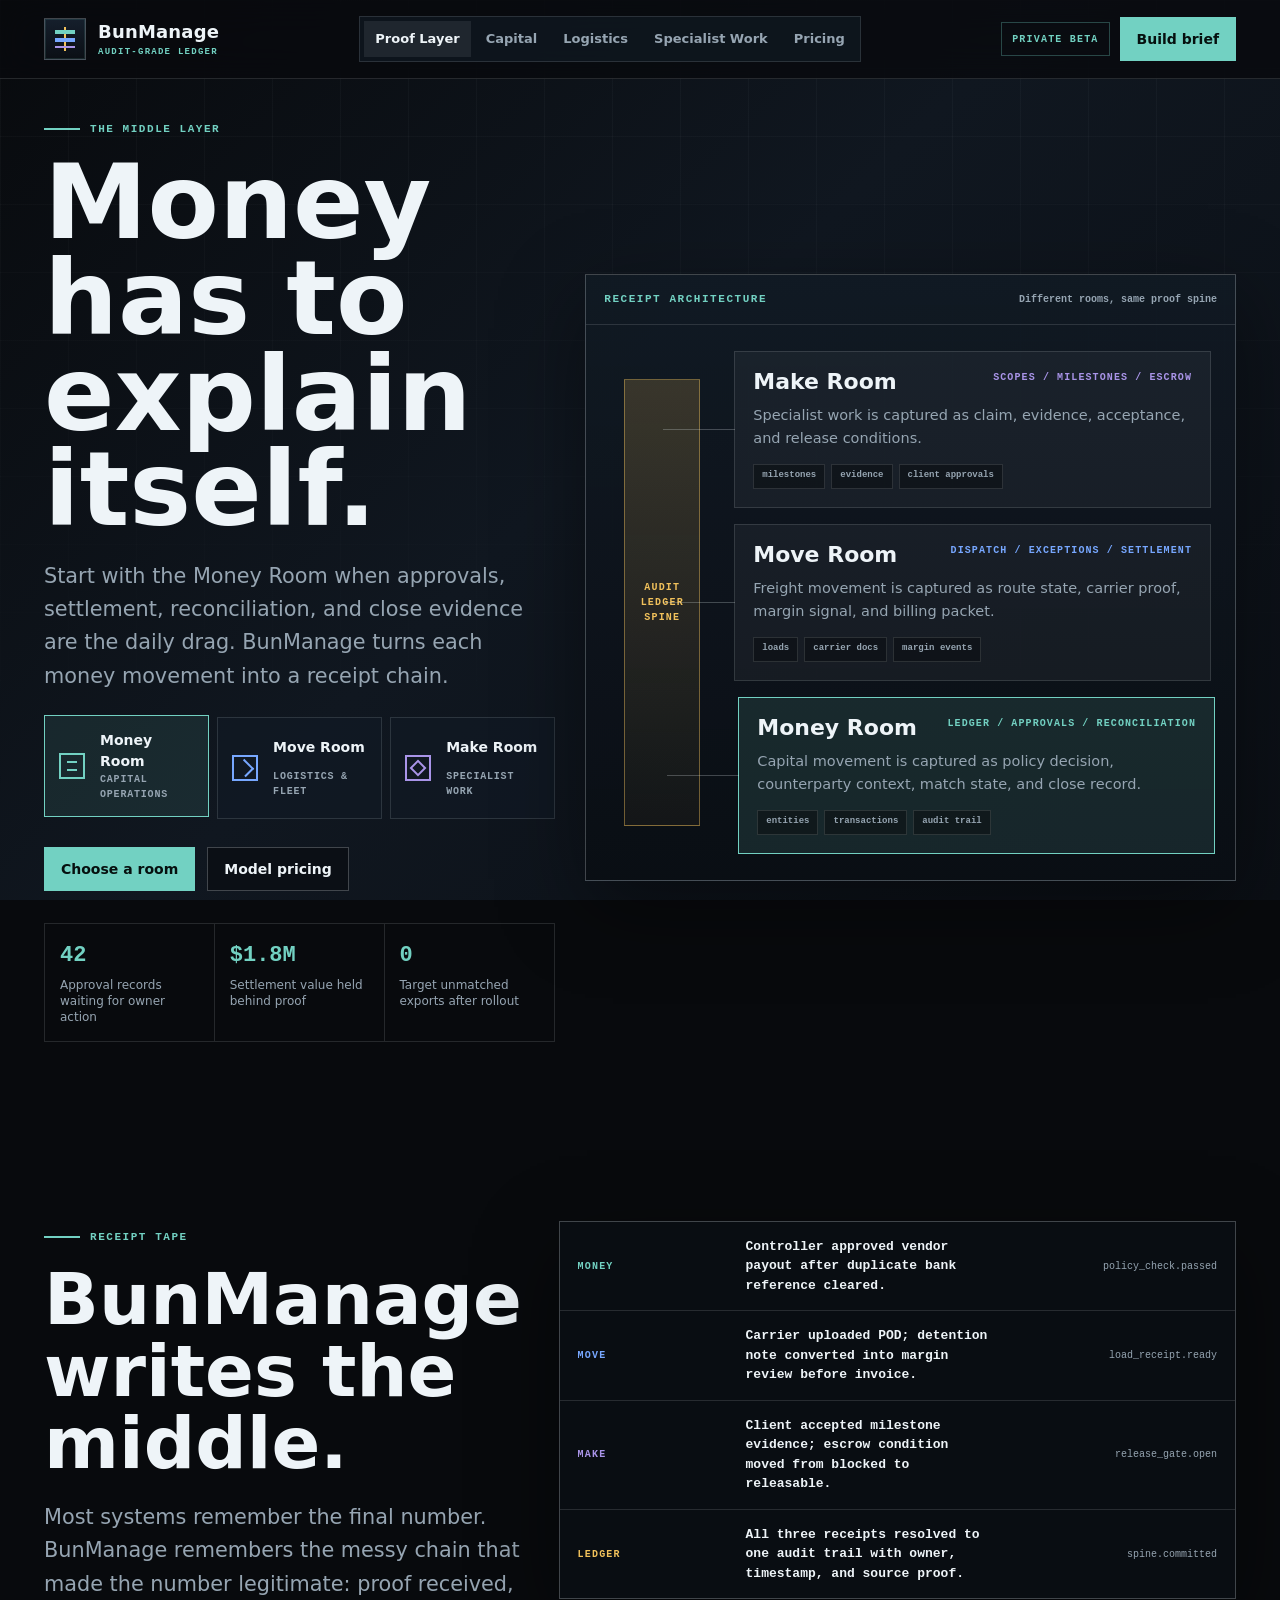
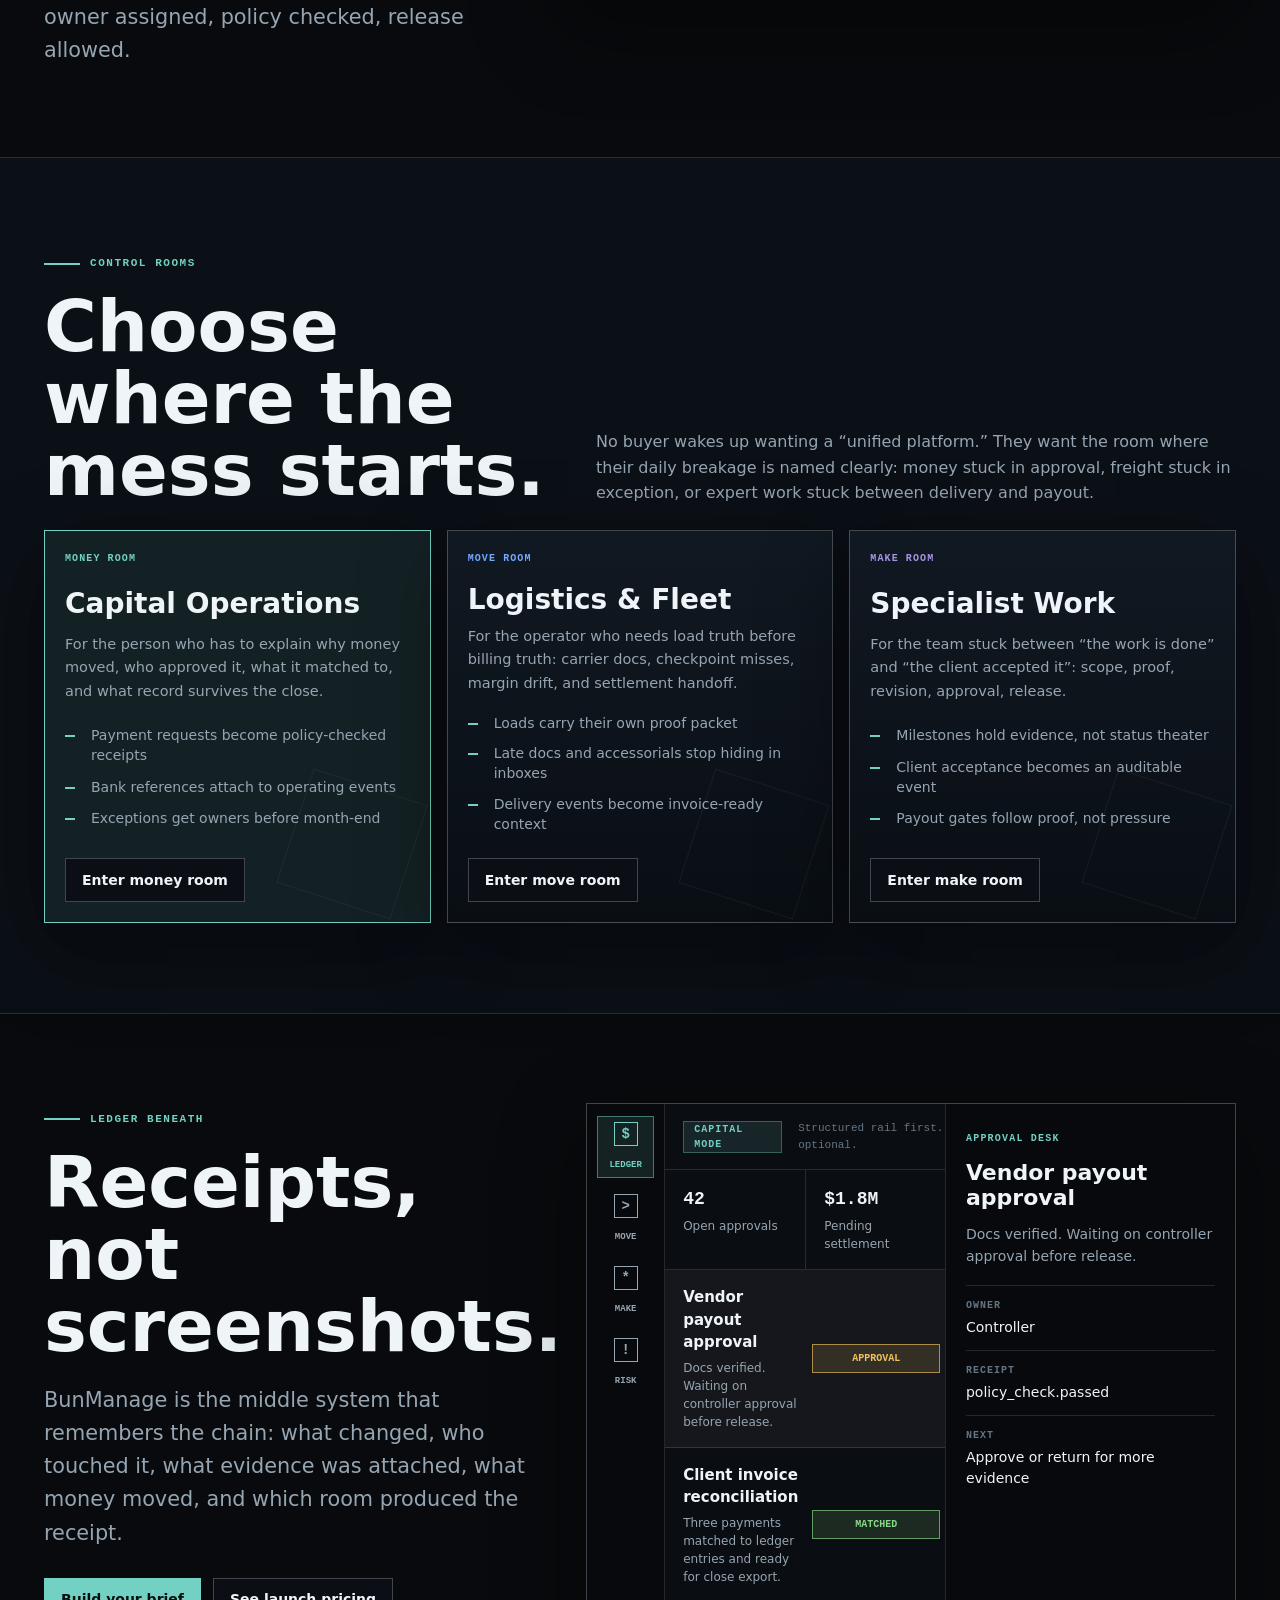
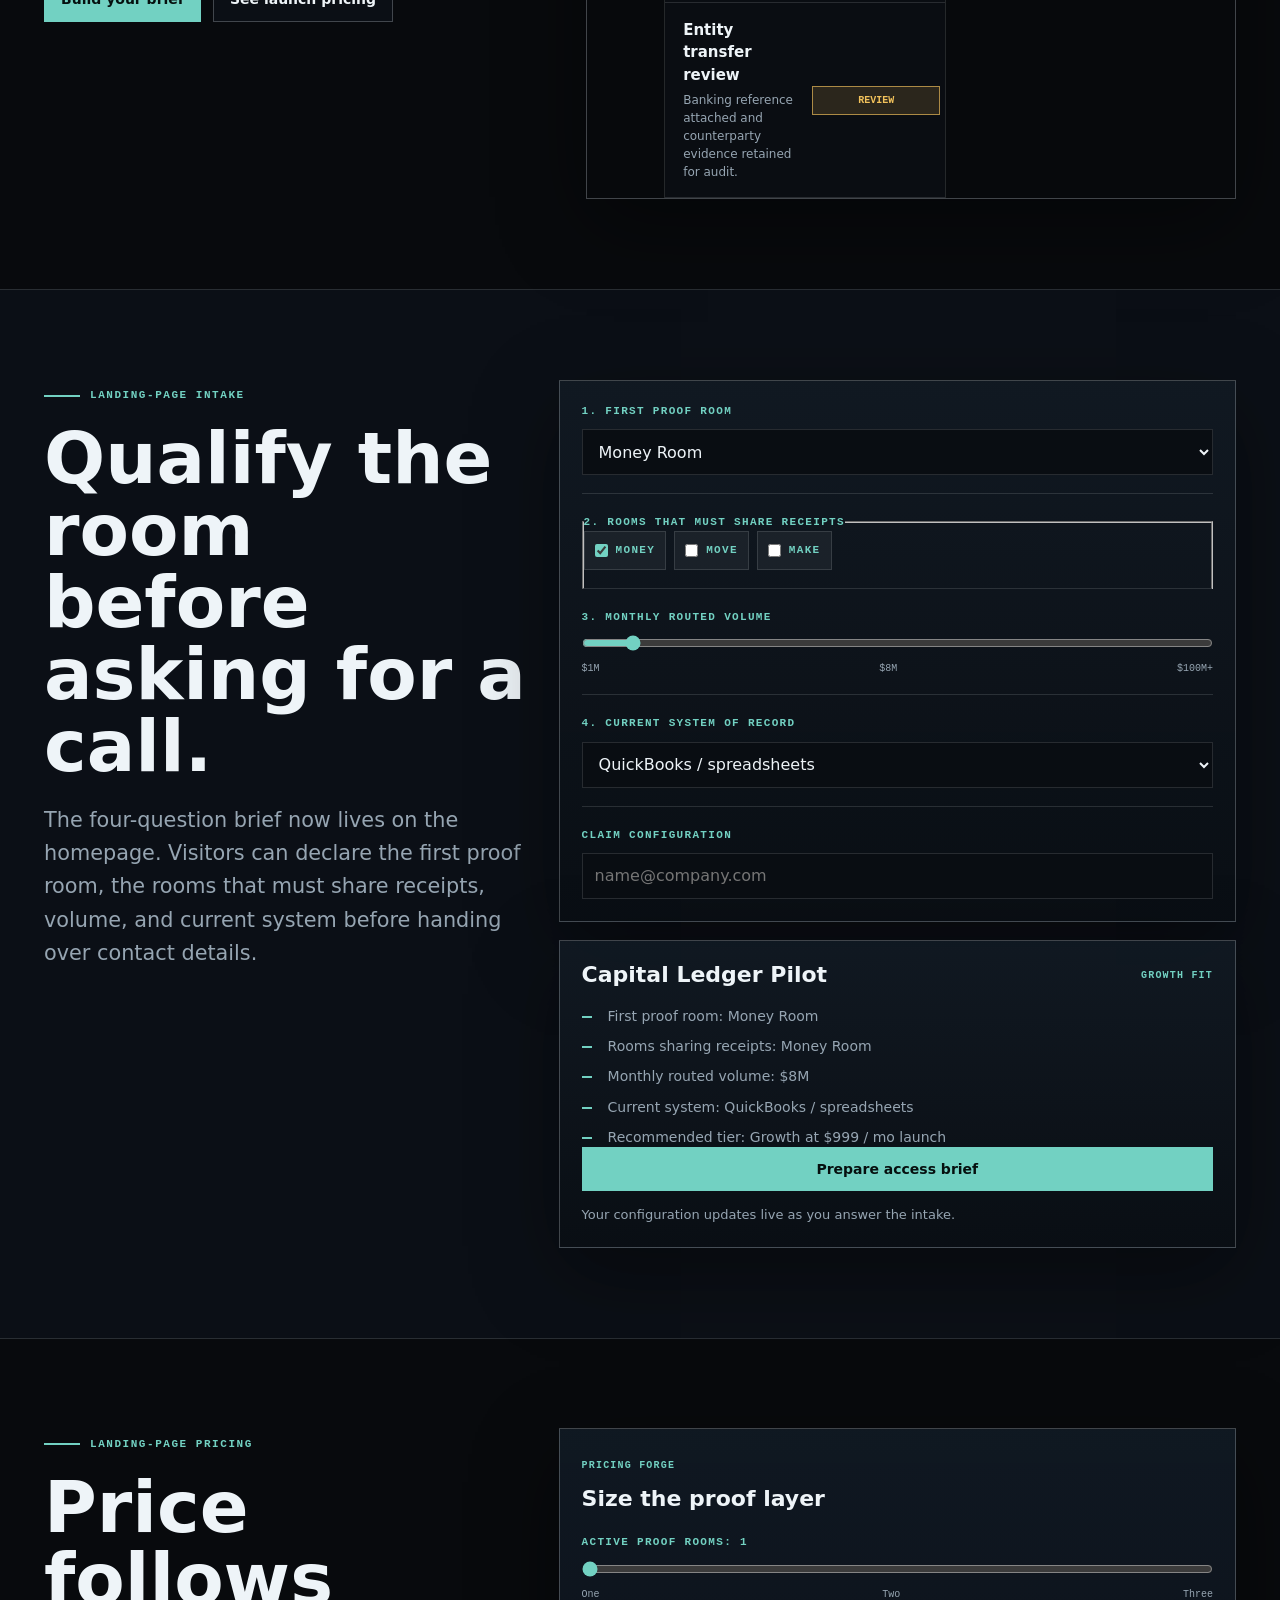
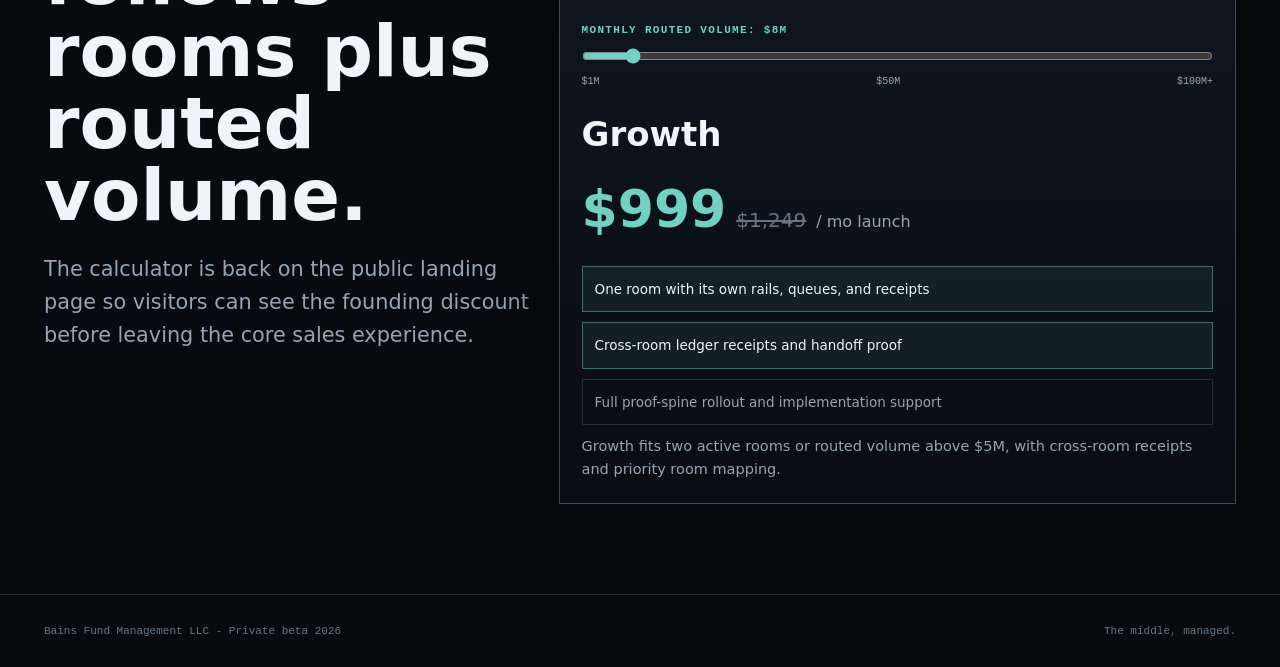
==== commit b74e3b89: "add homepage qualification and workspace controls" ====
--- a/index.html
+++ b/index.html
@@ -34,25 +34,30 @@
     <a href="/capital-operations">Capital</a>
     <a href="/logistics-fleet">Logistics</a>
     <a href="/specialist-work">Specialist Work</a>
-    <a href="/pricing">Pricing</a>
+    <a href="#pricing">Pricing</a>
   </nav>
-  <div class="nav-cta"><span class="status">Private beta</span><a class="btn primary" href="/intake">Build brief</a></div>
+  <div class="nav-cta"><span class="status">Private beta</span><a class="btn primary" href="#intake">Build brief</a></div>
 </header>
 <main id="main">
   <section class="section hero">
     <div class="container hero-grid">
       <div>
         <div class="eyebrow">The middle layer</div>
-        <h1>Where work becomes payable proof.</h1>
-        <p class="lede">BunManage sits between the thing that happened and the money that moves because of it. A payout, a delivered load, a finished milestone: each gets its own room, its own evidence, and one ledger-backed receipt.</p>
+        <h1 id="heroTitle">Where work becomes payable proof.</h1>
+        <p class="lede" id="heroCopy">BunManage sits between the thing that happened and the money that moves because of it. A payout, a delivered load, a finished milestone: each gets its own room, its own evidence, and one ledger-backed receipt.</p>
+        <div class="domain-switcher" aria-label="Choose BunManage domain engine">
+          <button class="domain-btn active" type="button" data-domain-switch="capital"><span class="domain-mark money"></span><b>Money Room</b><small>Capital operations</small></button>
+          <button class="domain-btn" type="button" data-domain-switch="logistics"><span class="domain-mark move"></span><b>Move Room</b><small>Logistics & fleet</small></button>
+          <button class="domain-btn" type="button" data-domain-switch="specialist"><span class="domain-mark make"></span><b>Make Room</b><small>Specialist work</small></button>
+        </div>
         <div class="hero-actions">
           <a class="btn primary" href="#rooms">Choose a room</a>
-          <a class="btn dark" href="/pricing">Model pricing</a>
+          <a class="btn dark" href="#pricing">Model pricing</a>
         </div>
         <div class="metric-row">
-          <div class="metric"><b>Money</b><span>Approvals, settlement, close evidence</span></div>
-          <div class="metric"><b>Move</b><span>Loads, exceptions, carrier proof</span></div>
-          <div class="metric"><b>Make</b><span>Scopes, milestones, release gates</span></div>
+          <div class="metric"><b id="heroMetricOne">Money</b><span id="heroMetricOneLabel">Approvals, settlement, close evidence</span></div>
+          <div class="metric"><b id="heroMetricTwo">Move</b><span id="heroMetricTwoLabel">Loads, exceptions, carrier proof</span></div>
+          <div class="metric"><b id="heroMetricThree">Make</b><span id="heroMetricThreeLabel">Scopes, milestones, release gates</span></div>
         </div>
       </div>
       <article class="system-card" aria-label="BunManage platform architecture">
@@ -60,17 +65,17 @@
         <div class="matrix">
           <div class="ledger-spine">Audit<br>ledger<br>spine</div>
           <div class="plane-list">
-            <a class="plane" style="--plane-color:var(--violet)" href="/specialist-work">
+            <a class="plane" style="--plane-color:var(--violet)" href="/specialist-work" data-plane="specialist">
               <div class="plane-top"><h3>Make Room</h3><small>Scopes / milestones / escrow</small></div>
               <p>Specialist work is captured as claim, evidence, acceptance, and release conditions.</p>
               <div class="schema-row"><span>milestones</span><span>evidence</span><span>client approvals</span></div>
             </a>
-            <a class="plane" style="--plane-color:var(--blue)" href="/logistics-fleet">
+            <a class="plane" style="--plane-color:var(--blue)" href="/logistics-fleet" data-plane="logistics">
               <div class="plane-top"><h3>Move Room</h3><small>Dispatch / exceptions / settlement</small></div>
               <p>Freight movement is captured as route state, carrier proof, margin signal, and billing packet.</p>
               <div class="schema-row"><span>loads</span><span>carrier docs</span><span>margin events</span></div>
             </a>
-            <a class="plane" style="--plane-color:var(--teal)" href="/capital-operations">
+            <a class="plane active" style="--plane-color:var(--teal)" href="/capital-operations" data-plane="capital">
               <div class="plane-top"><h3>Money Room</h3><small>Ledger / approvals / reconciliation</small></div>
               <p>Capital movement is captured as policy decision, counterparty context, match state, and close record.</p>
               <div class="schema-row"><span>entities</span><span>transactions</span><span>audit trail</span></div>
@@ -104,21 +109,21 @@
         <p>No buyer wakes up wanting a “unified platform.” They want the room where their daily breakage is named clearly: money stuck in approval, freight stuck in exception, or expert work stuck between delivery and payout.</p>
       </div>
       <div class="product-grid">
-        <a class="product-card" href="/capital-operations" style="--plane-color:var(--teal)">
+        <a class="product-card active" href="/capital-operations" style="--plane-color:var(--teal)" data-room-card="capital">
           <span class="tag">Money Room</span>
           <h3>Capital Operations</h3>
           <p>For the person who has to explain why money moved, who approved it, what it matched to, and what record survives the close.</p>
           <ul><li>Payment requests become policy-checked receipts</li><li>Bank references attach to operating events</li><li>Exceptions get owners before month-end</li></ul>
           <span class="btn dark">Enter money room</span>
         </a>
-        <a class="product-card" href="/logistics-fleet" style="--plane-color:var(--blue)">
+        <a class="product-card" href="/logistics-fleet" style="--plane-color:var(--blue)" data-room-card="logistics">
           <span class="tag">Move Room</span>
           <h3>Logistics & Fleet</h3>
           <p>For the operator who needs load truth before billing truth: carrier docs, checkpoint misses, margin drift, and settlement handoff.</p>
           <ul><li>Loads carry their own proof packet</li><li>Late docs and accessorials stop hiding in inboxes</li><li>Delivery events become invoice-ready context</li></ul>
           <span class="btn dark">Enter move room</span>
         </a>
-        <a class="product-card" href="/specialist-work" style="--plane-color:var(--violet)">
+        <a class="product-card" href="/specialist-work" style="--plane-color:var(--violet)" data-room-card="specialist">
           <span class="tag">Make Room</span>
           <h3>Specialist Work</h3>
           <p>For the team stuck between “the work is done” and “the client accepted it”: scope, proof, revision, approval, release.</p>
@@ -136,16 +141,16 @@
         <h2>Receipts, not screenshots.</h2>
         <p class="lede">BunManage is the middle system that remembers the chain: what changed, who touched it, what evidence was attached, what money moved, and which room produced the receipt.</p>
         <div class="action-row">
-          <a class="btn primary" href="/intake">Build your brief</a>
-          <a class="btn dark" href="/pricing">See launch pricing</a>
+          <a class="btn primary" href="#intake">Build your brief</a>
+          <a class="btn dark" href="#pricing">See launch pricing</a>
         </div>
       </div>
       <article class="workspace-shell" aria-label="Workspace preview">
         <div class="workspace-rail">
-          <button class="rail-btn active" type="button" data-workspace-product="capital">Ledger</button>
-          <button class="rail-btn" type="button" data-workspace-product="logistics">Dispatch</button>
-          <button class="rail-btn" type="button" data-workspace-product="specialist">Engage</button>
-          <button class="rail-btn" type="button">Control</button>
+          <button class="rail-btn active" type="button" data-workspace-product="capital" aria-label="Ledger rail"><span class="rail-icon">$</span><span>Ledger</span></button>
+          <button class="rail-btn" type="button" data-workspace-product="logistics" aria-label="Dispatch rail"><span class="rail-icon">></span><span>Move</span></button>
+          <button class="rail-btn" type="button" data-workspace-product="specialist" aria-label="Engagement rail"><span class="rail-icon">*</span><span>Make</span></button>
+          <button class="rail-btn" type="button" data-workspace-product="control" aria-label="Control rail"><span class="rail-icon">!</span><span>Risk</span></button>
         </div>
         <div class="workspace-main">
           <div class="workspace-bar"><span class="mode-chip" id="modeChip">Capital mode</span><span class="cmd">Structured rail first. Search stays optional.</span></div>
@@ -155,6 +160,104 @@
             <div><b id="workspaceMetricThree">0</b><span id="workspaceMetricThreeLabel">Unmatched exports</span></div>
           </div>
           <div class="records" id="records"></div>
+        </div>
+        <aside class="record-drawer" id="recordDrawer" aria-live="polite">
+          <small id="drawerLabel">Approval Desk</small>
+          <h3 id="drawerTitle">Vendor payout approval</h3>
+          <p id="drawerBody">Docs verified. Waiting on controller approval before release.</p>
+          <dl>
+            <div><dt>Owner</dt><dd id="drawerOwner">Controller</dd></div>
+            <div><dt>Receipt</dt><dd id="drawerReceipt">policy_check.passed</dd></div>
+            <div><dt>Next</dt><dd id="drawerNext">Approve or return for more evidence</dd></div>
+          </dl>
+        </aside>
+      </article>
+    </div>
+  </section>
+
+  <section class="section deep-band" id="intake">
+    <div class="container intake-layout">
+      <div>
+        <div class="eyebrow">Landing-page intake</div>
+        <h2>Qualify the room before asking for a call.</h2>
+        <p class="lede">The four-question brief now lives on the homepage. Visitors can declare the first proof room, the rooms that must share receipts, volume, and current system before handing over contact details.</p>
+      </div>
+      <div>
+        <div class="wizard">
+          <div class="question">
+            <label for="intakePersona">1. First proof room</label>
+            <select id="intakePersona">
+              <option value="capital">Money Room</option>
+              <option value="logistics">Move Room</option>
+              <option value="specialist">Make Room</option>
+            </select>
+          </div>
+          <fieldset class="question">
+            <legend>2. Rooms that must share receipts</legend>
+            <div class="choice-row">
+              <label class="choice"><input type="checkbox" name="subsystem" value="capital" checked> Money</label>
+              <label class="choice"><input type="checkbox" name="subsystem" value="logistics"> Move</label>
+              <label class="choice"><input type="checkbox" name="subsystem" value="specialist"> Make</label>
+            </div>
+          </fieldset>
+          <div class="question">
+            <label for="volumeRange">3. Monthly routed volume</label>
+            <input id="volumeRange" type="range" min="1" max="100" value="8" aria-describedby="volumeValue">
+            <div class="range-labels"><span>$1M</span><span id="volumeValue">$8M</span><span>$100M+</span></div>
+          </div>
+          <div class="question">
+            <label for="currentStack">4. Current system of record</label>
+            <select id="currentStack">
+              <option>QuickBooks / spreadsheets</option>
+              <option>ERP plus manual approvals</option>
+              <option>TMS plus finance exports</option>
+              <option>Custom internal system</option>
+            </select>
+          </div>
+          <div class="question">
+            <label for="email">Claim configuration</label>
+            <input id="email" type="email" placeholder="name@company.com">
+          </div>
+        </div>
+        <article class="result-card" style="margin-top:18px">
+          <div class="result-top"><h3 id="briefTitle">Capital Ledger Pilot</h3><small id="briefTier">Growth fit</small></div>
+          <ul class="brief-list" id="briefList"></ul>
+          <button class="btn primary full" type="button" id="prepareBrief">Prepare access brief</button>
+          <p class="note" id="briefStatus" aria-live="polite">Your configuration updates live as you answer the intake.</p>
+        </article>
+      </div>
+    </div>
+  </section>
+
+  <section class="section" id="pricing">
+    <div class="container pricing-layout">
+      <div>
+        <div class="eyebrow">Landing-page pricing</div>
+        <h2>Price follows rooms plus routed volume.</h2>
+        <p class="lede">The calculator is back on the public landing page so visitors can see the founding discount before leaving the core sales experience.</p>
+      </div>
+      <article class="pricing-card">
+        <small>Pricing forge</small>
+        <h3 style="margin-top:12px">Size the proof layer</h3>
+        <div class="calc-row" style="margin-top:22px">
+          <label for="priceVerticals">Active proof rooms: <span id="priceVerticalsValue">1</span></label>
+          <input id="priceVerticals" type="range" min="1" max="3" value="1">
+          <div class="range-labels"><span>One</span><span>Two</span><span>Three</span></div>
+        </div>
+        <div class="calc-row">
+          <label for="priceVolume">Monthly routed volume: <span id="priceVolumeValue">$8M</span></label>
+          <input id="priceVolume" type="range" min="1" max="100" value="8">
+          <div class="range-labels"><span>$1M</span><span>$50M</span><span>$100M+</span></div>
+        </div>
+        <div>
+          <div class="tier-name" id="tierName">Growth</div>
+          <div class="tier-price"><b id="tierPrice">$999</b><s id="tierStandard">$1,249</s><span>/ mo launch</span></div>
+          <div class="unlock-grid">
+            <div class="unlock active" id="unlockOne">One room with its own rails, queues, and receipts</div>
+            <div class="unlock" id="unlockTwo">Cross-room ledger receipts and handoff proof</div>
+            <div class="unlock" id="unlockThree">Full proof-spine rollout and implementation support</div>
+          </div>
+          <p class="note" id="tierNote">Growth fits two active rooms or routed volume above $5M, with cross-room receipts and priority room mapping.</p>
         </div>
       </article>
     </div>
--- a/styles.css
+++ b/styles.css
@@ -66,6 +66,22 @@
 @media(min-width:760px){h1{font-size:4.75rem}h2{font-size:3.4rem}.lede{font-size:1.22rem}}
 @media(min-width:1180px){h1{font-size:6.5rem}h2{font-size:4.5rem}.lede{font-size:1.3rem}}
 .hero-actions,.action-row{display:flex;flex-wrap:wrap;gap:12px;margin-top:28px}
+.domain-switcher{display:grid;grid-template-columns:1fr;gap:8px;margin-top:24px;max-width:760px}
+@media(min-width:760px){.domain-switcher{grid-template-columns:repeat(3,1fr)}}
+.domain-btn{min-height:88px;display:grid;grid-template-columns:30px 1fr;grid-template-rows:auto auto;column-gap:11px;align-items:center;text-align:left;padding:14px;border:1px solid var(--line);background:rgba(17,26,36,.72);transition:border-color .18s var(--ease),background .18s var(--ease),transform .18s var(--ease)}
+.domain-btn:nth-child(1){--room-color:var(--teal)}
+.domain-btn:nth-child(2){--room-color:var(--blue)}
+.domain-btn:nth-child(3){--room-color:var(--violet)}
+.domain-btn:hover,.domain-btn.active{transform:translateY(-2px);border-color:var(--room-color,var(--teal));background:color-mix(in srgb,var(--room-color,var(--teal)) 11%,transparent)}
+.domain-btn b{font-size:14px;font-weight:900}
+.domain-btn small{grid-column:2;color:var(--muted);font-family:var(--mono);font-size:10px;font-weight:800;letter-spacing:.08em;text-transform:uppercase}
+.domain-mark{grid-row:1/3;width:26px;height:26px;display:block;border:2px solid var(--room-color,var(--teal));position:relative}
+.domain-mark.money{--room-color:var(--teal)}
+.domain-mark.move{--room-color:var(--blue)}
+.domain-mark.make{--room-color:var(--violet)}
+.domain-mark::before{content:"";position:absolute;inset:6px;border-top:2px solid currentColor;border-bottom:2px solid currentColor;color:var(--room-color,var(--teal))}
+.domain-mark.move::before{inset:5px 4px;border:0;border-top:2px solid var(--blue);border-right:2px solid var(--blue);transform:rotate(45deg)}
+.domain-mark.make::before{inset:5px;border:2px solid var(--violet);transform:rotate(45deg)}
 .metric-row{display:grid;grid-template-columns:repeat(3,1fr);gap:0;margin-top:32px;border:1px solid var(--line);max-width:760px}
 .metric{padding:15px;border-right:1px solid var(--line)}
 .metric:last-child{border-right:0}
@@ -81,6 +97,7 @@
 .plane{position:relative;min-height:124px;padding:18px;border:1px solid var(--line);background:rgba(238,244,248,.045);transition:transform .2s var(--ease),border-color .2s var(--ease),background .2s var(--ease)}
 .plane::before{content:"";position:absolute;left:-72px;top:50%;width:72px;height:1px;background:var(--line-strong)}
 .plane:hover{transform:translateX(4px);border-color:var(--plane-color);background:color-mix(in srgb,var(--plane-color) 10%,transparent)}
+.plane.active{transform:translateX(4px);border-color:var(--plane-color);background:color-mix(in srgb,var(--plane-color) 12%,transparent)}
 .plane-top{display:flex;align-items:flex-start;justify-content:space-between;gap:18px}
 .plane small,.tag{font-family:var(--mono);font-size:10px;font-weight:900;letter-spacing:.11em;text-transform:uppercase;color:var(--plane-color,var(--teal))}
 .plane p,.panel-card p,.flow-card p,.module-card p,.product-card p,.pricing-card p{margin-top:10px;color:var(--muted);font-size:14.5px;line-height:1.6}
@@ -89,12 +106,15 @@
 .product-grid{display:grid;grid-template-columns:1fr;gap:16px;margin-top:24px}
 @media(min-width:920px){.product-grid{grid-template-columns:repeat(3,1fr)}}
 .product-card{display:grid;min-height:360px;padding:20px;position:relative;overflow:hidden}
+.product-card.active{border-color:var(--plane-color);background:color-mix(in srgb,var(--plane-color) 10%,#0a0d12)}
 .product-card::after{content:"";position:absolute;inset:auto 18px 18px auto;width:120px;height:120px;border:1px solid var(--line);opacity:.42;transform:rotate(18deg)}
 .product-card h3{margin-top:18px;font-size:28px}
 .product-card ul,.brief-list{display:grid;gap:10px;margin-top:18px}
 .product-card li,.brief-list li{list-style:none;display:grid;grid-template-columns:16px 1fr;gap:10px;color:var(--muted);font-size:14px;line-height:1.45}
 .product-card li::before,.brief-list li::before{content:"";width:10px;height:2px;margin-top:10px;background:var(--teal)}
 .product-card .btn{align-self:end;margin-top:24px;width:max-content}
+.result-top{display:flex;align-items:center;justify-content:space-between;gap:16px}
+.result-top small{font-family:var(--mono);font-size:10px;font-weight:900;letter-spacing:.12em;text-transform:uppercase;color:var(--teal)}
 .section-head{display:flex;align-items:end;justify-content:space-between;gap:24px;margin-bottom:24px}
 .section-head p{max-width:640px;color:var(--muted);font-size:16px;line-height:1.6}
 .receipt-tape{border:1px solid var(--line-strong);background:#090d12;box-shadow:var(--shadow);overflow:hidden}
@@ -108,10 +128,12 @@
 .tape-row:nth-child(4) span{color:var(--gold)}
 .split-grid{display:grid;grid-template-columns:1fr;gap:24px;align-items:start}
 @media(min-width:1000px){.split-grid{grid-template-columns:.84fr 1.16fr}}
-.workspace-shell{display:grid;grid-template-columns:72px 1fr;border:1px solid var(--line-strong);background:#0a0d12;box-shadow:var(--shadow);min-height:520px;overflow:hidden}
+.workspace-shell{display:grid;grid-template-columns:78px minmax(0,1fr);border:1px solid var(--line-strong);background:#0a0d12;box-shadow:var(--shadow);min-height:520px;overflow:hidden}
+@media(min-width:1180px){.workspace-shell{grid-template-columns:78px minmax(0,1fr) 290px}}
 .workspace-rail{border-right:1px solid var(--line);background:#07090c;padding:12px 10px;display:grid;align-content:start;gap:10px}
-.rail-btn{height:52px;display:grid;place-items:center;border:1px solid transparent;color:var(--muted);font-family:var(--mono);font-size:9px;font-weight:900;text-transform:uppercase}
+.rail-btn{height:62px;display:grid;place-items:center;border:1px solid transparent;color:var(--muted);font-family:var(--mono);font-size:9px;font-weight:900;text-transform:uppercase}
 .rail-btn.active{border-color:rgba(114,209,194,.5);background:rgba(114,209,194,.12);color:var(--teal)}
+.rail-icon{width:24px;height:24px;display:grid;place-items:center;border:1px solid currentColor;font-size:14px;line-height:1;margin-bottom:4px}
 .workspace-main{display:grid;grid-template-rows:auto auto 1fr}
 .workspace-bar{display:flex;align-items:center;justify-content:space-between;gap:16px;padding:16px 18px;border-bottom:1px solid var(--line)}
 .mode-chip{min-height:30px;display:inline-flex;align-items:center;padding:0 10px;background:rgba(114,209,194,.12);border:1px solid rgba(114,209,194,.35);font-family:var(--mono);font-size:10px;font-weight:900;letter-spacing:.1em;text-transform:uppercase;color:var(--teal)}
@@ -122,10 +144,24 @@
 .subheader b{display:block;font-family:var(--mono);font-size:18px;color:var(--ink)}
 .subheader span{display:block;margin-top:4px;color:var(--muted);font-size:12px}
 .records{display:grid;align-content:start}
-.record{display:grid;grid-template-columns:1fr 130px 120px;gap:14px;align-items:center;padding:16px 18px;border-bottom:1px solid var(--line)}
+.record{width:100%;display:grid;grid-template-columns:1fr 128px 116px;gap:14px;align-items:center;text-align:left;padding:16px 18px;border-bottom:1px solid var(--line);background:transparent;color:inherit}
+.record:hover,.record.active{background:rgba(238,244,248,.045)}
 .record strong{display:block;font-size:15px}
 .record small{display:block;margin-top:5px;color:var(--muted);font-size:12px}
-.pill{min-height:27px;display:inline-flex;align-items:center;justify-content:center;border:1px solid rgba(114,209,194,.34);background:rgba(114,209,194,.1);font-family:var(--mono);font-size:10px;font-weight:900;color:var(--teal)}
+.status-badge{min-height:29px;display:inline-flex;align-items:center;justify-content:center;border:1px solid var(--badge-line);background:var(--badge-bg);font-family:var(--mono);font-size:10px;font-weight:900;color:var(--badge-color);text-transform:uppercase}
+.status-ready,.status-matched,.status-closed,.status-complete{--badge-line:rgba(137,216,137,.65);--badge-bg:rgba(137,216,137,.14);--badge-color:var(--green)}
+.status-review,.status-approval,.status-margin,.status-payout,.status-milestone{--badge-line:rgba(241,193,91,.65);--badge-bg:rgba(241,193,91,.14);--badge-color:var(--gold)}
+.status-blocked,.status-high,.status-exception{--badge-line:rgba(255,107,122,.7);--badge-bg:rgba(255,107,122,.15);--badge-color:var(--danger)}
+.status-owner,.status-today{--badge-line:rgba(119,167,255,.65);--badge-bg:rgba(119,167,255,.14);--badge-color:var(--blue)}
+.record-drawer{display:none;border-left:1px solid var(--line);background:#07090c;padding:20px}
+@media(min-width:1180px){.record-drawer{display:block}}
+.record-drawer small{font-family:var(--mono);font-size:10px;font-weight:900;letter-spacing:.12em;text-transform:uppercase;color:var(--teal)}
+.record-drawer h3{margin-top:13px}
+.record-drawer p{margin-top:12px;color:var(--muted);font-size:14px;line-height:1.6}
+.record-drawer dl{display:grid;gap:12px;margin-top:18px}
+.record-drawer dl div{padding-top:12px;border-top:1px solid var(--line)}
+.record-drawer dt{font-family:var(--mono);font-size:10px;font-weight:900;letter-spacing:.1em;text-transform:uppercase;color:var(--faint)}
+.record-drawer dd{margin-top:4px;color:var(--ink);font-size:14px}
 .flow-grid,.module-grid{display:grid;grid-template-columns:1fr;gap:14px;margin-top:24px}
 @media(min-width:900px){.flow-grid{grid-template-columns:repeat(4,1fr)}.module-grid{grid-template-columns:repeat(3,1fr)}}
 .flow-card,.module-card,.panel-card{padding:22px}
@@ -171,7 +207,7 @@
   .plane::before{display:none}
   .workspace-shell{grid-template-columns:1fr}
   .workspace-rail{grid-template-columns:repeat(4,1fr);border-right:0;border-bottom:1px solid var(--line)}
-  .rail-btn{height:48px}
+  .rail-btn{height:58px}
   .record{grid-template-columns:1fr}
   .tape-row{grid-template-columns:1fr;gap:6px}
   .tape-row small{text-align:left}
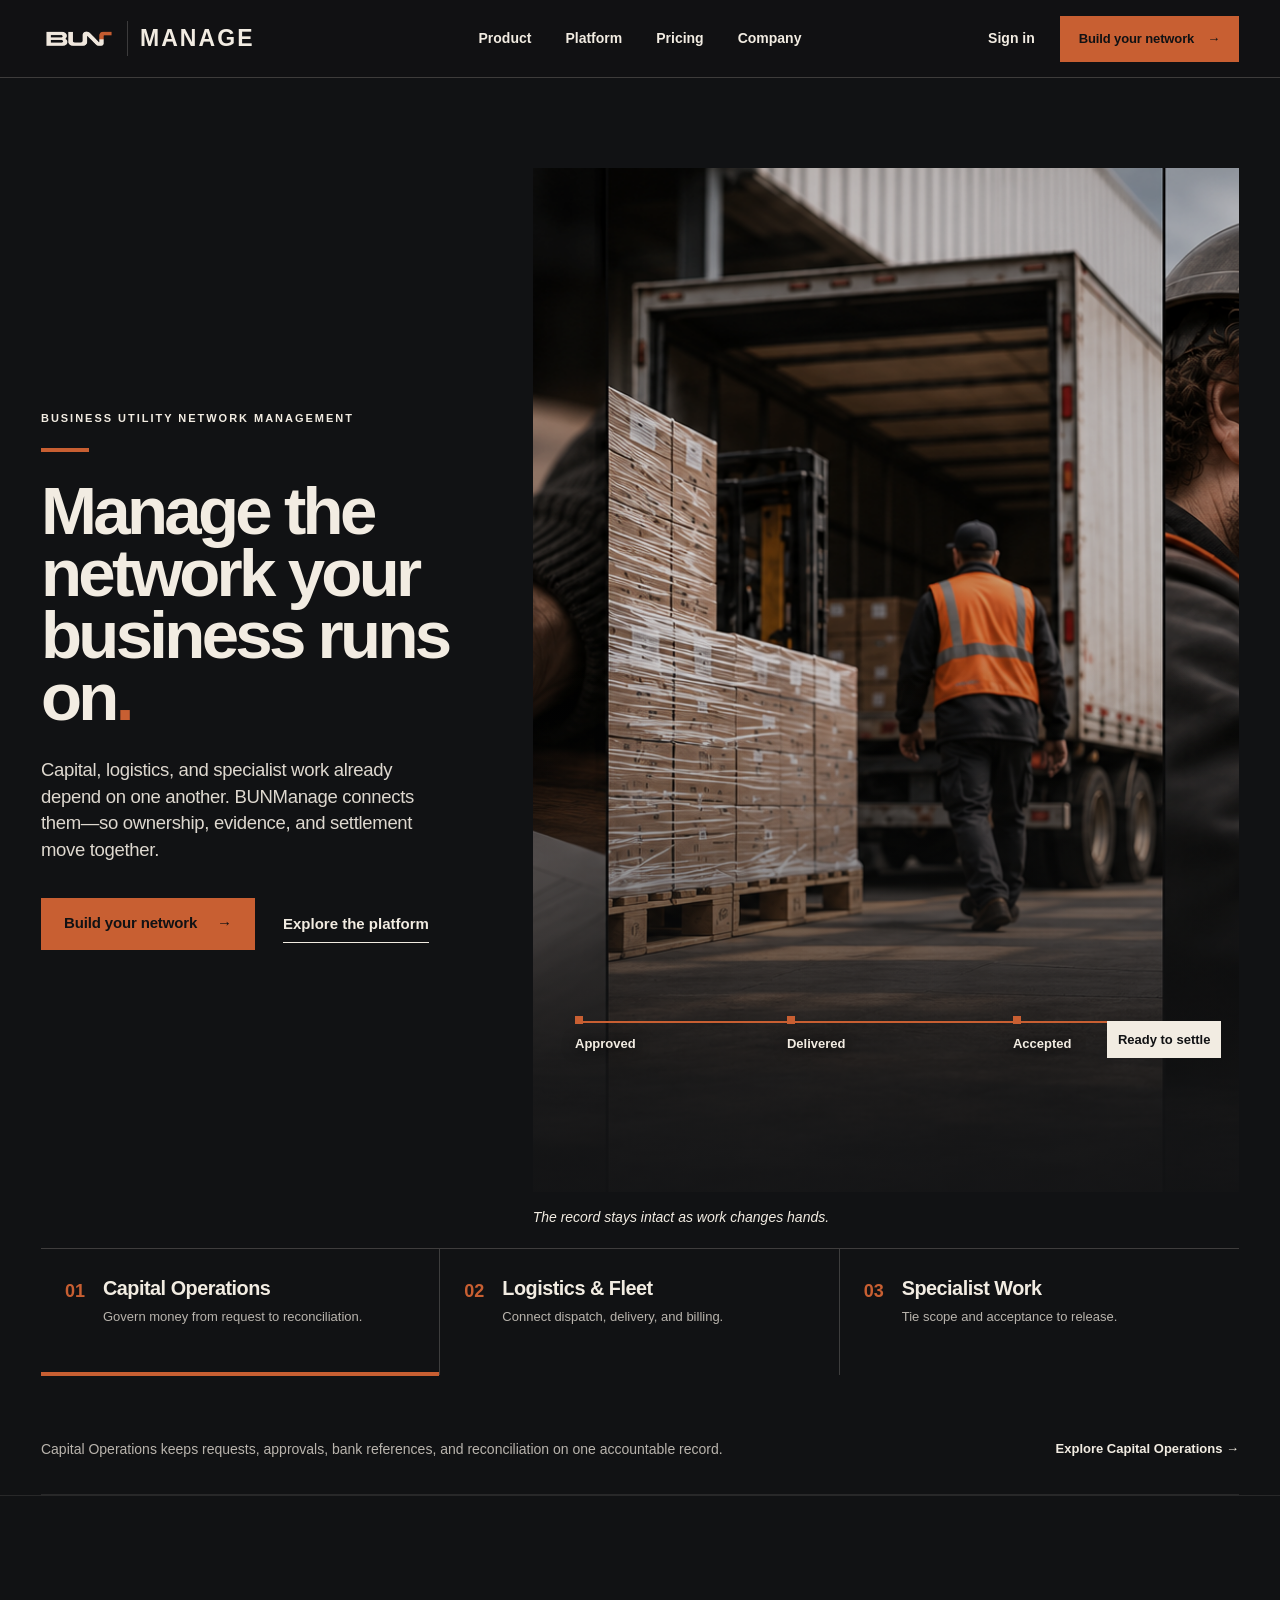
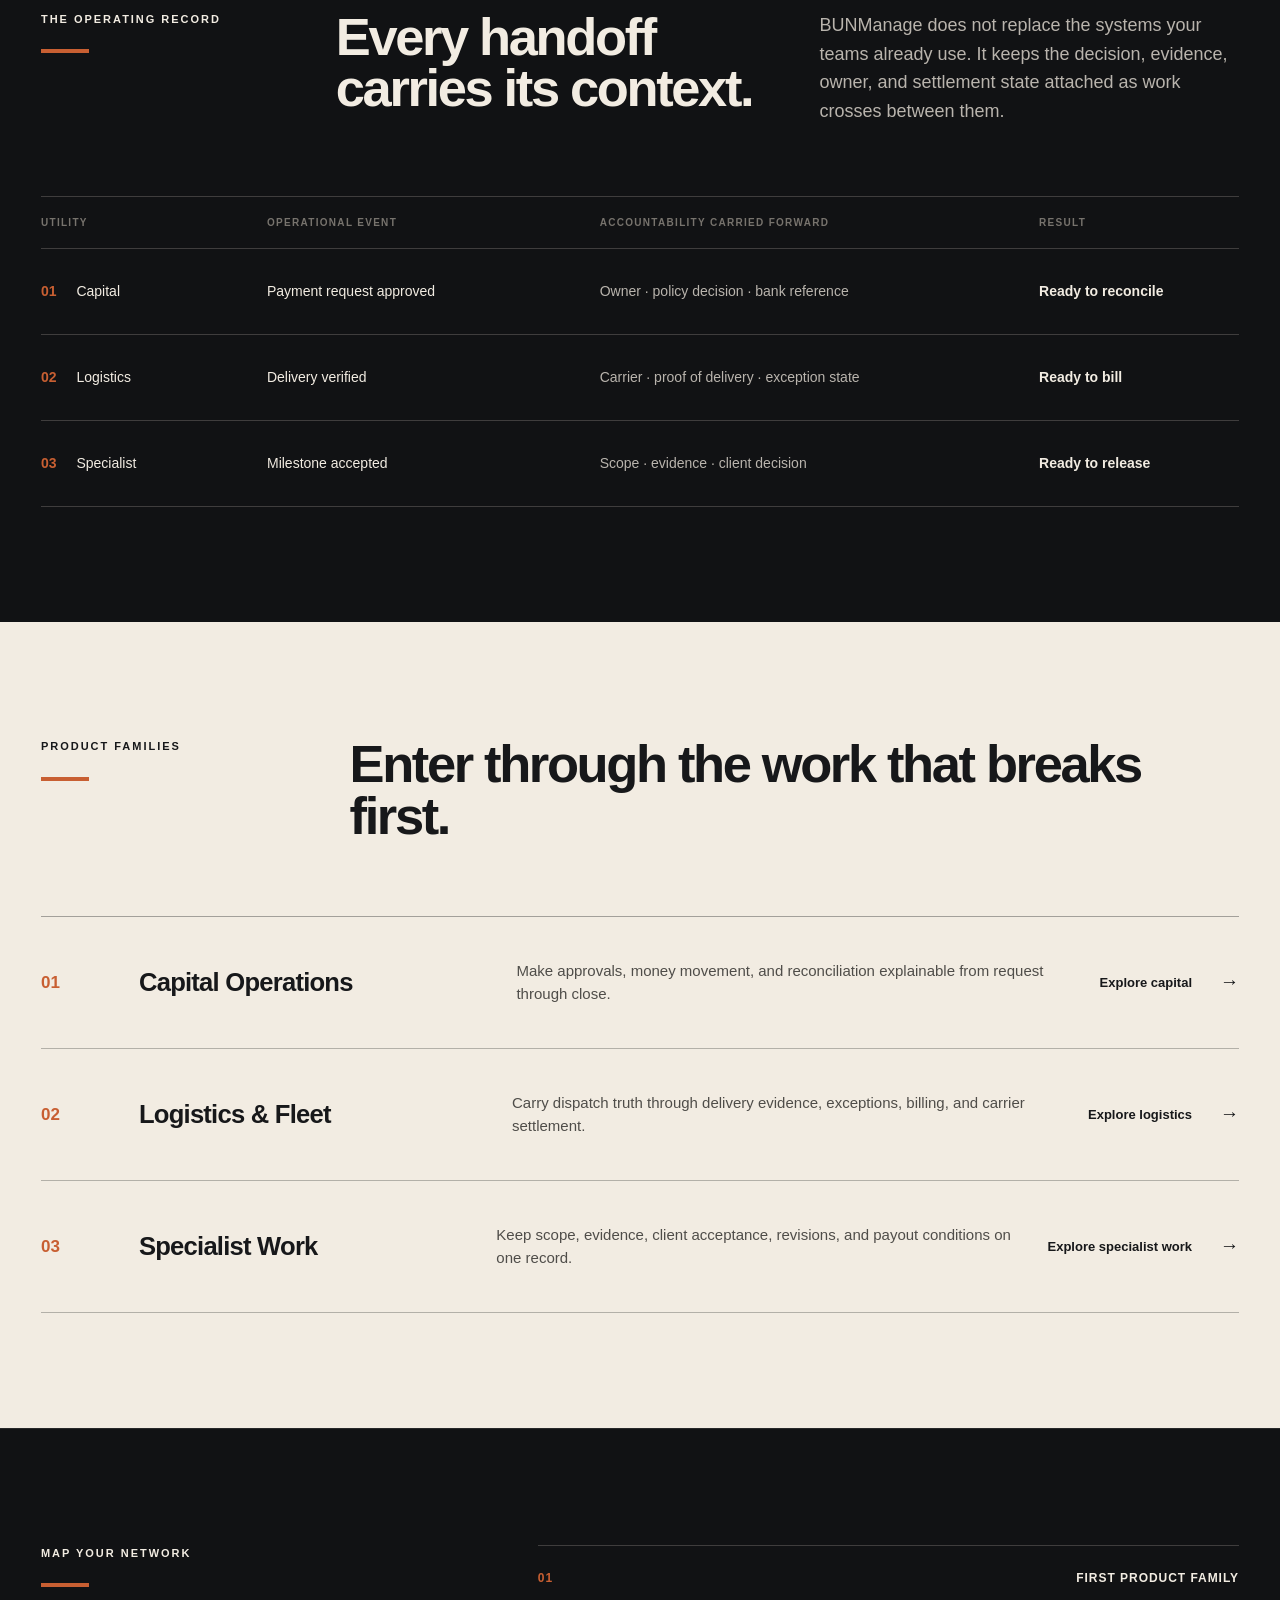
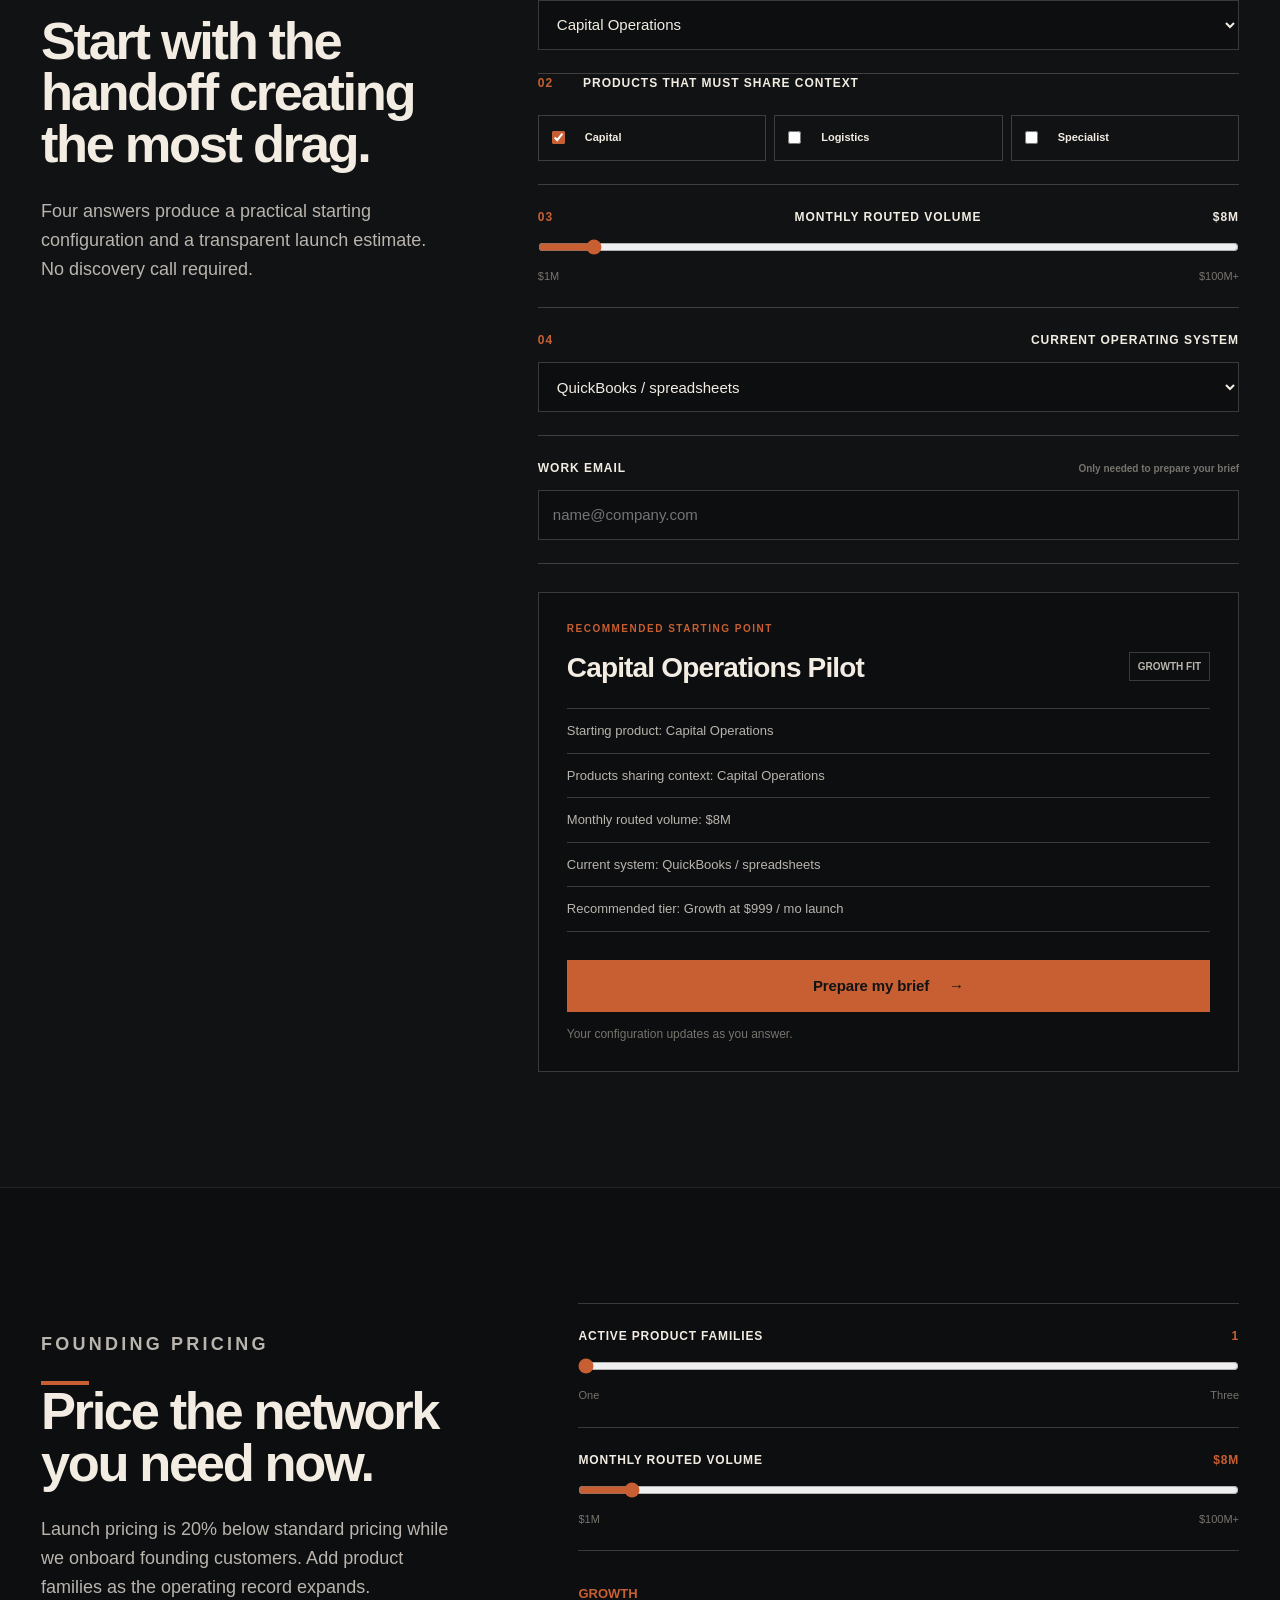
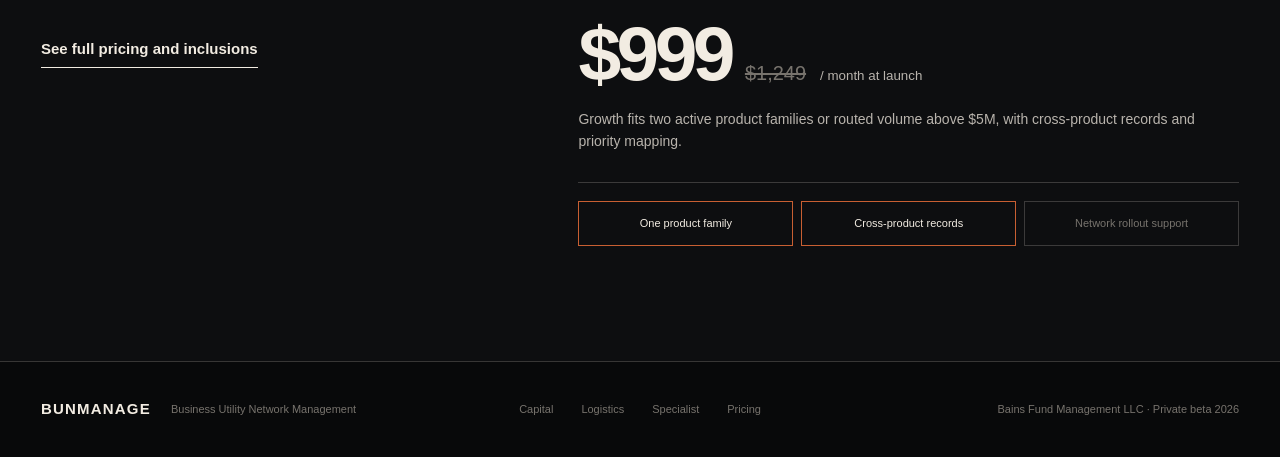
==== commit 45f7aaee: "rebrand homepage as business utility network" ====
--- a/index.html
+++ b/index.html
@@ -1,272 +1,221 @@
 <!doctype html>
 <html lang="en">
 <head>
-<meta charset="utf-8">
-<meta name="viewport" content="width=device-width,initial-scale=1,viewport-fit=cover">
-<title>BunManage - The operating proof layer</title>
-<meta name="description" content="BunManage turns money movement, freight execution, and specialist delivery into ledger-backed proof rooms.">
-<meta name="theme-color" content="#080a0d">
-<meta name="robots" content="index,follow">
-<meta property="og:title" content="BunManage - The operating proof layer">
-<meta property="og:description" content="Money, movement, and expert work become ledger-backed receipts.">
-<meta property="og:type" content="website">
-<meta property="og:url" content="https://www.bunmanage.com">
-<meta property="og:site_name" content="BunManage">
-<meta property="og:image" content="https://www.bunmanage.com/og.svg">
-<meta name="twitter:card" content="summary_large_image">
-<meta name="twitter:title" content="BunManage - The operating proof layer">
-<meta name="twitter:description" content="Money, movement, and expert work become ledger-backed receipts.">
-<meta name="twitter:image" content="https://www.bunmanage.com/og.svg">
-<link rel="canonical" href="https://www.bunmanage.com">
-<link rel="stylesheet" href="/styles.css">
-<link rel="icon" href="data:image/svg+xml,<svg xmlns='http://www.w3.org/2000/svg' viewBox='0 0 32 32'><rect width='32' height='32' rx='6' fill='%23080a0d'/><path d='M8 9h16v4H8zM8 15h16v4H8zM8 21h16v2H8z' fill='%2372d1c2'/><path d='M15 6h2v21h-2z' fill='%23f1c15b'/></svg>" type="image/svg+xml">
-<script type="application/ld+json">{"@context":"https://schema.org","@type":"SoftwareApplication","name":"BunManage","applicationCategory":"BusinessApplication","operatingSystem":"Web","url":"https://www.bunmanage.com","description":"An operating proof layer for money movement, freight execution, and specialist delivery.","offers":{"@type":"AggregateOffer","lowPrice":"399","highPrice":"1999","priceCurrency":"USD"}}</script>
+  <meta charset="utf-8">
+  <meta name="viewport" content="width=device-width, initial-scale=1">
+  <title>BUNMANAGE — Business Utility Network Management</title>
+  <meta name="description" content="BUNManage connects capital operations, logistics and fleet, and specialist work so ownership, evidence, and settlement move together.">
+  <link rel="canonical" href="https://www.bunmanage.com/">
+  <meta property="og:title" content="BUNMANAGE — Manage the network your business runs on">
+  <meta property="og:description" content="One accountable operating record across capital, logistics, and specialist work.">
+  <meta property="og:type" content="website">
+  <meta property="og:url" content="https://www.bunmanage.com/">
+  <meta property="og:image" content="https://www.bunmanage.com/assets/business-utility-network.png">
+  <link rel="icon" href="/assets/bun-ligature.png">
+  <link rel="stylesheet" href="/styles.css">
 </head>
-<body>
+<body class="brand-home" data-product="capital">
 <a class="skip-link" href="#main">Skip to content</a>
-<header class="site-nav">
-  <a class="brand" href="/" aria-label="BunManage home">
-    <span class="mark" aria-hidden="true"><span></span></span>
-    <span class="brand-copy"><span class="brand-name">BunManage</span><span class="brand-line">Audit-grade ledger</span></span>
+
+<header class="bm-header">
+  <a class="bm-brand" href="/" aria-label="BUNManage home">
+    <img src="/assets/bun-ligature.png" alt="" width="104" height="42">
+    <span class="bm-brand-word">MANAGE</span>
   </a>
-  <nav class="nav-links" aria-label="Primary">
-    <a class="active" href="/">Proof Layer</a>
+  <nav class="bm-nav" aria-label="Primary navigation">
+    <a href="#products">Product</a>
+    <a href="#platform">Platform</a>
+    <a href="/pricing">Pricing</a>
+    <a href="#company">Company</a>
+  </nav>
+  <div class="bm-header-actions">
+    <a class="bm-sign-in" href="/intake">Sign in</a>
+    <a class="bm-button bm-button-small" href="#intake">Build your network <span aria-hidden="true">→</span></a>
+  </div>
+</header>
+
+<main id="main">
+  <section class="network-hero" id="home">
+    <div class="hero-copy-block">
+      <p class="bm-kicker">Business Utility Network Management</p>
+      <h1>Manage the network your business runs on<span aria-hidden="true">.</span></h1>
+      <p class="bm-lede">Capital, logistics, and specialist work already depend on one another. BUNManage connects them—so ownership, evidence, and settlement move together.</p>
+      <div class="bm-actions">
+        <a class="bm-button" href="#intake">Build your network <span aria-hidden="true">→</span></a>
+        <a class="bm-text-link" href="#platform">Explore the platform</a>
+      </div>
+    </div>
+
+    <figure class="network-visual" aria-label="Capital approval, freight delivery, and specialist acceptance connected in one operational record">
+      <img src="/assets/business-utility-network.png" alt="Finance approval, freight delivery, and specialist field work" width="1536" height="1024">
+      <div class="handoff-thread" aria-hidden="true"></div>
+      <div class="event event-one"><span>Approved</span></div>
+      <div class="event event-two"><span>Delivered</span></div>
+      <div class="event event-three"><span>Accepted</span></div>
+      <div class="event event-final"><span>Ready to settle</span></div>
+      <figcaption>The record stays intact as work changes hands.</figcaption>
+    </figure>
+
+    <div class="product-switcher" id="products" aria-label="Choose a BUNManage product family">
+      <button class="product-choice active" type="button" data-domain-switch="capital" aria-pressed="true">
+        <span class="product-number">01</span>
+        <span><strong>Capital Operations</strong><small>Govern money from request to reconciliation.</small></span>
+      </button>
+      <button class="product-choice" type="button" data-domain-switch="logistics" aria-pressed="false">
+        <span class="product-number">02</span>
+        <span><strong>Logistics &amp; Fleet</strong><small>Connect dispatch, delivery, and billing.</small></span>
+      </button>
+      <button class="product-choice" type="button" data-domain-switch="specialist" aria-pressed="false">
+        <span class="product-number">03</span>
+        <span><strong>Specialist Work</strong><small>Tie scope and acceptance to release.</small></span>
+      </button>
+    </div>
+    <div class="product-response" aria-live="polite">
+      <p id="domainSummary">Capital Operations keeps requests, approvals, bank references, and reconciliation on one accountable record.</p>
+      <a id="domainLink" href="/capital-operations">Explore Capital Operations <span aria-hidden="true">→</span></a>
+    </div>
+  </section>
+
+  <section class="bm-section bm-platform" id="platform">
+    <div class="bm-section-heading">
+      <p class="bm-kicker">The operating record</p>
+      <h2>Every handoff carries its context.</h2>
+      <p>BUNManage does not replace the systems your teams already use. It keeps the decision, evidence, owner, and settlement state attached as work crosses between them.</p>
+    </div>
+    <div class="record-ledger" role="table" aria-label="BUNManage operating record examples">
+      <div class="ledger-head" role="row">
+        <span role="columnheader">Utility</span><span role="columnheader">Operational event</span><span role="columnheader">Accountability carried forward</span><span role="columnheader">Result</span>
+      </div>
+      <div class="ledger-row" role="row">
+        <span role="cell"><b>01</b> Capital</span><span role="cell">Payment request approved</span><span role="cell">Owner · policy decision · bank reference</span><span role="cell">Ready to reconcile</span>
+      </div>
+      <div class="ledger-row" role="row">
+        <span role="cell"><b>02</b> Logistics</span><span role="cell">Delivery verified</span><span role="cell">Carrier · proof of delivery · exception state</span><span role="cell">Ready to bill</span>
+      </div>
+      <div class="ledger-row" role="row">
+        <span role="cell"><b>03</b> Specialist</span><span role="cell">Milestone accepted</span><span role="cell">Scope · evidence · client decision</span><span role="cell">Ready to release</span>
+      </div>
+    </div>
+  </section>
+
+  <section class="bm-section product-paths" aria-labelledby="productPathsTitle">
+    <div class="bm-section-heading compact">
+      <p class="bm-kicker">Product families</p>
+      <h2 id="productPathsTitle">Enter through the work that breaks first.</h2>
+    </div>
+    <div class="product-path-list">
+      <a href="/capital-operations" class="product-path">
+        <span>01</span><h3>Capital Operations</h3><p>Make approvals, money movement, and reconciliation explainable from request through close.</p><b>Explore capital <i aria-hidden="true">→</i></b>
+      </a>
+      <a href="/logistics-fleet" class="product-path">
+        <span>02</span><h3>Logistics &amp; Fleet</h3><p>Carry dispatch truth through delivery evidence, exceptions, billing, and carrier settlement.</p><b>Explore logistics <i aria-hidden="true">→</i></b>
+      </a>
+      <a href="/specialist-work" class="product-path">
+        <span>03</span><h3>Specialist Work</h3><p>Keep scope, evidence, client acceptance, revisions, and payout conditions on one record.</p><b>Explore specialist work <i aria-hidden="true">→</i></b>
+      </a>
+    </div>
+  </section>
+
+  <section class="bm-section configure-section" id="intake">
+    <div class="configure-intro">
+      <p class="bm-kicker">Map your network</p>
+      <h2>Start with the handoff creating the most drag.</h2>
+      <p>Four answers produce a practical starting configuration and a transparent launch estimate. No discovery call required.</p>
+    </div>
+    <div class="configure-grid">
+      <form class="network-intake" onsubmit="return false">
+        <div class="field-row">
+          <label for="intakePersona"><span>01</span> First product family</label>
+          <select id="intakePersona">
+            <option value="capital">Capital Operations</option>
+            <option value="logistics">Logistics &amp; Fleet</option>
+            <option value="specialist">Specialist Work</option>
+          </select>
+        </div>
+        <fieldset class="field-row">
+          <legend><span>02</span> Products that must share context</legend>
+          <div class="network-choices">
+            <label><input type="checkbox" name="subsystem" value="capital" checked> Capital</label>
+            <label><input type="checkbox" name="subsystem" value="logistics"> Logistics</label>
+            <label><input type="checkbox" name="subsystem" value="specialist"> Specialist</label>
+          </div>
+        </fieldset>
+        <div class="field-row">
+          <label for="volumeRange"><span>03</span> Monthly routed volume <b id="volumeValue">$8M</b></label>
+          <input id="volumeRange" type="range" min="1" max="100" value="8">
+          <div class="range-ends"><span>$1M</span><span>$100M+</span></div>
+        </div>
+        <div class="field-row">
+          <label for="currentStack"><span>04</span> Current operating system</label>
+          <select id="currentStack">
+            <option>QuickBooks / spreadsheets</option>
+            <option>ERP plus manual approvals</option>
+            <option>TMS plus finance exports</option>
+            <option>Custom internal system</option>
+          </select>
+        </div>
+        <div class="field-row optional-email">
+          <label for="email">Work email <small>Only needed to prepare your brief</small></label>
+          <input id="email" type="email" placeholder="name@company.com" autocomplete="email">
+        </div>
+      </form>
+
+      <aside class="configuration-result" aria-live="polite">
+        <p class="result-label">Recommended starting point</p>
+        <div class="result-title-row"><h3 id="briefTitle">Capital Operations Pilot</h3><span id="briefTier">Growth fit</span></div>
+        <ul id="briefList" class="configuration-list"></ul>
+        <button class="bm-button result-button" type="button" id="prepareBrief">Prepare my brief <span aria-hidden="true">→</span></button>
+        <p id="briefStatus" class="result-note">Your configuration updates as you answer.</p>
+      </aside>
+    </div>
+  </section>
+
+  <section class="bm-section pricing-section" id="pricing">
+    <div class="pricing-copy">
+      <p class="bm-kicker">Founding pricing</p>
+      <h2>Price the network you need now.</h2>
+      <p>Launch pricing is 20% below standard pricing while we onboard founding customers. Add product families as the operating record expands.</p>
+      <a class="bm-text-link" href="/pricing">See full pricing and inclusions</a>
+    </div>
+    <div class="price-calculator">
+      <div class="price-control">
+        <label for="priceVerticals">Active product families <b id="priceVerticalsValue">1</b></label>
+        <input id="priceVerticals" type="range" min="1" max="3" value="1">
+        <div class="range-ends"><span>One</span><span>Three</span></div>
+      </div>
+      <div class="price-control">
+        <label for="priceVolume">Monthly routed volume <b id="priceVolumeValue">$8M</b></label>
+        <input id="priceVolume" type="range" min="1" max="100" value="8">
+        <div class="range-ends"><span>$1M</span><span>$100M+</span></div>
+      </div>
+      <div class="price-result">
+        <span id="tierName">Growth</span>
+        <div><strong id="tierPrice">$999</strong><s id="tierStandard">$1,249</s><small>/ month at launch</small></div>
+        <p id="tierNote">Growth fits two active product families or routed volume above $5M, with cross-product records and priority mapping.</p>
+      </div>
+      <div class="price-unlocks" aria-label="Pricing capabilities">
+        <span class="active" id="unlockOne">One product family</span>
+        <span id="unlockTwo">Cross-product records</span>
+        <span id="unlockThree">Network rollout support</span>
+      </div>
+    </div>
+  </section>
+</main>
+
+<footer class="bm-footer" id="company">
+  <div>
+    <span class="footer-brand">BUNMANAGE</span>
+    <span>Business Utility Network Management</span>
+  </div>
+  <div>
     <a href="/capital-operations">Capital</a>
     <a href="/logistics-fleet">Logistics</a>
-    <a href="/specialist-work">Specialist Work</a>
-    <a href="#pricing">Pricing</a>
-  </nav>
-  <div class="nav-cta"><span class="status">Private beta</span><a class="btn primary" href="#intake">Build brief</a></div>
-</header>
-<main id="main">
-  <section class="section hero">
-    <div class="container hero-grid">
-      <div>
-        <div class="eyebrow">The middle layer</div>
-        <h1 id="heroTitle">Where work becomes payable proof.</h1>
-        <p class="lede" id="heroCopy">BunManage sits between the thing that happened and the money that moves because of it. A payout, a delivered load, a finished milestone: each gets its own room, its own evidence, and one ledger-backed receipt.</p>
-        <div class="domain-switcher" aria-label="Choose BunManage domain engine">
-          <button class="domain-btn active" type="button" data-domain-switch="capital"><span class="domain-mark money"></span><b>Money Room</b><small>Capital operations</small></button>
-          <button class="domain-btn" type="button" data-domain-switch="logistics"><span class="domain-mark move"></span><b>Move Room</b><small>Logistics & fleet</small></button>
-          <button class="domain-btn" type="button" data-domain-switch="specialist"><span class="domain-mark make"></span><b>Make Room</b><small>Specialist work</small></button>
-        </div>
-        <div class="hero-actions">
-          <a class="btn primary" href="#rooms">Choose a room</a>
-          <a class="btn dark" href="#pricing">Model pricing</a>
-        </div>
-        <div class="metric-row">
-          <div class="metric"><b id="heroMetricOne">Money</b><span id="heroMetricOneLabel">Approvals, settlement, close evidence</span></div>
-          <div class="metric"><b id="heroMetricTwo">Move</b><span id="heroMetricTwoLabel">Loads, exceptions, carrier proof</span></div>
-          <div class="metric"><b id="heroMetricThree">Make</b><span id="heroMetricThreeLabel">Scopes, milestones, release gates</span></div>
-        </div>
-      </div>
-      <article class="system-card" aria-label="BunManage platform architecture">
-        <div class="system-head"><span class="system-title">Receipt architecture</span><span class="system-state">Different rooms, same proof spine</span></div>
-        <div class="matrix">
-          <div class="ledger-spine">Audit<br>ledger<br>spine</div>
-          <div class="plane-list">
-            <a class="plane" style="--plane-color:var(--violet)" href="/specialist-work" data-plane="specialist">
-              <div class="plane-top"><h3>Make Room</h3><small>Scopes / milestones / escrow</small></div>
-              <p>Specialist work is captured as claim, evidence, acceptance, and release conditions.</p>
-              <div class="schema-row"><span>milestones</span><span>evidence</span><span>client approvals</span></div>
-            </a>
-            <a class="plane" style="--plane-color:var(--blue)" href="/logistics-fleet" data-plane="logistics">
-              <div class="plane-top"><h3>Move Room</h3><small>Dispatch / exceptions / settlement</small></div>
-              <p>Freight movement is captured as route state, carrier proof, margin signal, and billing packet.</p>
-              <div class="schema-row"><span>loads</span><span>carrier docs</span><span>margin events</span></div>
-            </a>
-            <a class="plane active" style="--plane-color:var(--teal)" href="/capital-operations" data-plane="capital">
-              <div class="plane-top"><h3>Money Room</h3><small>Ledger / approvals / reconciliation</small></div>
-              <p>Capital movement is captured as policy decision, counterparty context, match state, and close record.</p>
-              <div class="schema-row"><span>entities</span><span>transactions</span><span>audit trail</span></div>
-            </a>
-          </div>
-        </div>
-      </article>
-    </div>
-  </section>
-
-  <section class="section">
-    <div class="container split-grid">
-      <div>
-        <div class="eyebrow">Receipt tape</div>
-        <h2>BunManage writes the middle.</h2>
-        <p class="lede">Most systems remember the final number. BunManage remembers the messy chain that made the number legitimate: proof received, owner assigned, policy checked, release allowed.</p>
-      </div>
-      <div class="receipt-tape" aria-label="BunManage receipt tape examples">
-        <div class="tape-row"><span>Money</span><b>Controller approved vendor payout after duplicate bank reference cleared.</b><small>policy_check.passed</small></div>
-        <div class="tape-row"><span>Move</span><b>Carrier uploaded POD; detention note converted into margin review before invoice.</b><small>load_receipt.ready</small></div>
-        <div class="tape-row"><span>Make</span><b>Client accepted milestone evidence; escrow condition moved from blocked to releasable.</b><small>release_gate.open</small></div>
-        <div class="tape-row"><span>Ledger</span><b>All three receipts resolved to one audit trail with owner, timestamp, and source proof.</b><small>spine.committed</small></div>
-      </div>
-    </div>
-  </section>
-
-  <section class="section deep-band" id="rooms">
-    <div class="container">
-      <div class="section-head">
-        <div><div class="eyebrow">Control rooms</div><h2>Choose where the mess starts.</h2></div>
-        <p>No buyer wakes up wanting a “unified platform.” They want the room where their daily breakage is named clearly: money stuck in approval, freight stuck in exception, or expert work stuck between delivery and payout.</p>
-      </div>
-      <div class="product-grid">
-        <a class="product-card active" href="/capital-operations" style="--plane-color:var(--teal)" data-room-card="capital">
-          <span class="tag">Money Room</span>
-          <h3>Capital Operations</h3>
-          <p>For the person who has to explain why money moved, who approved it, what it matched to, and what record survives the close.</p>
-          <ul><li>Payment requests become policy-checked receipts</li><li>Bank references attach to operating events</li><li>Exceptions get owners before month-end</li></ul>
-          <span class="btn dark">Enter money room</span>
-        </a>
-        <a class="product-card" href="/logistics-fleet" style="--plane-color:var(--blue)" data-room-card="logistics">
-          <span class="tag">Move Room</span>
-          <h3>Logistics & Fleet</h3>
-          <p>For the operator who needs load truth before billing truth: carrier docs, checkpoint misses, margin drift, and settlement handoff.</p>
-          <ul><li>Loads carry their own proof packet</li><li>Late docs and accessorials stop hiding in inboxes</li><li>Delivery events become invoice-ready context</li></ul>
-          <span class="btn dark">Enter move room</span>
-        </a>
-        <a class="product-card" href="/specialist-work" style="--plane-color:var(--violet)" data-room-card="specialist">
-          <span class="tag">Make Room</span>
-          <h3>Specialist Work</h3>
-          <p>For the team stuck between “the work is done” and “the client accepted it”: scope, proof, revision, approval, release.</p>
-          <ul><li>Milestones hold evidence, not status theater</li><li>Client acceptance becomes an auditable event</li><li>Payout gates follow proof, not pressure</li></ul>
-          <span class="btn dark">Enter make room</span>
-        </a>
-      </div>
-    </div>
-  </section>
-
-  <section class="section">
-    <div class="container split-grid">
-      <div>
-        <div class="eyebrow">Ledger beneath</div>
-        <h2>Receipts, not screenshots.</h2>
-        <p class="lede">BunManage is the middle system that remembers the chain: what changed, who touched it, what evidence was attached, what money moved, and which room produced the receipt.</p>
-        <div class="action-row">
-          <a class="btn primary" href="#intake">Build your brief</a>
-          <a class="btn dark" href="#pricing">See launch pricing</a>
-        </div>
-      </div>
-      <article class="workspace-shell" aria-label="Workspace preview">
-        <div class="workspace-rail">
-          <button class="rail-btn active" type="button" data-workspace-product="capital" aria-label="Ledger rail"><span class="rail-icon">$</span><span>Ledger</span></button>
-          <button class="rail-btn" type="button" data-workspace-product="logistics" aria-label="Dispatch rail"><span class="rail-icon">></span><span>Move</span></button>
-          <button class="rail-btn" type="button" data-workspace-product="specialist" aria-label="Engagement rail"><span class="rail-icon">*</span><span>Make</span></button>
-          <button class="rail-btn" type="button" data-workspace-product="control" aria-label="Control rail"><span class="rail-icon">!</span><span>Risk</span></button>
-        </div>
-        <div class="workspace-main">
-          <div class="workspace-bar"><span class="mode-chip" id="modeChip">Capital mode</span><span class="cmd">Structured rail first. Search stays optional.</span></div>
-          <div class="subheader">
-            <div><b id="workspaceMetricOne">42</b><span id="workspaceMetricOneLabel">Open approvals</span></div>
-            <div><b id="workspaceMetricTwo">$1.8M</b><span id="workspaceMetricTwoLabel">Pending settlement</span></div>
-            <div><b id="workspaceMetricThree">0</b><span id="workspaceMetricThreeLabel">Unmatched exports</span></div>
-          </div>
-          <div class="records" id="records"></div>
-        </div>
-        <aside class="record-drawer" id="recordDrawer" aria-live="polite">
-          <small id="drawerLabel">Approval Desk</small>
-          <h3 id="drawerTitle">Vendor payout approval</h3>
-          <p id="drawerBody">Docs verified. Waiting on controller approval before release.</p>
-          <dl>
-            <div><dt>Owner</dt><dd id="drawerOwner">Controller</dd></div>
-            <div><dt>Receipt</dt><dd id="drawerReceipt">policy_check.passed</dd></div>
-            <div><dt>Next</dt><dd id="drawerNext">Approve or return for more evidence</dd></div>
-          </dl>
-        </aside>
-      </article>
-    </div>
-  </section>
-
-  <section class="section deep-band" id="intake">
-    <div class="container intake-layout">
-      <div>
-        <div class="eyebrow">Landing-page intake</div>
-        <h2>Qualify the room before asking for a call.</h2>
-        <p class="lede">The four-question brief now lives on the homepage. Visitors can declare the first proof room, the rooms that must share receipts, volume, and current system before handing over contact details.</p>
-      </div>
-      <div>
-        <div class="wizard">
-          <div class="question">
-            <label for="intakePersona">1. First proof room</label>
-            <select id="intakePersona">
-              <option value="capital">Money Room</option>
-              <option value="logistics">Move Room</option>
-              <option value="specialist">Make Room</option>
-            </select>
-          </div>
-          <fieldset class="question">
-            <legend>2. Rooms that must share receipts</legend>
-            <div class="choice-row">
-              <label class="choice"><input type="checkbox" name="subsystem" value="capital" checked> Money</label>
-              <label class="choice"><input type="checkbox" name="subsystem" value="logistics"> Move</label>
-              <label class="choice"><input type="checkbox" name="subsystem" value="specialist"> Make</label>
-            </div>
-          </fieldset>
-          <div class="question">
-            <label for="volumeRange">3. Monthly routed volume</label>
-            <input id="volumeRange" type="range" min="1" max="100" value="8" aria-describedby="volumeValue">
-            <div class="range-labels"><span>$1M</span><span id="volumeValue">$8M</span><span>$100M+</span></div>
-          </div>
-          <div class="question">
-            <label for="currentStack">4. Current system of record</label>
-            <select id="currentStack">
-              <option>QuickBooks / spreadsheets</option>
-              <option>ERP plus manual approvals</option>
-              <option>TMS plus finance exports</option>
-              <option>Custom internal system</option>
-            </select>
-          </div>
-          <div class="question">
-            <label for="email">Claim configuration</label>
-            <input id="email" type="email" placeholder="name@company.com">
-          </div>
-        </div>
-        <article class="result-card" style="margin-top:18px">
-          <div class="result-top"><h3 id="briefTitle">Capital Ledger Pilot</h3><small id="briefTier">Growth fit</small></div>
-          <ul class="brief-list" id="briefList"></ul>
-          <button class="btn primary full" type="button" id="prepareBrief">Prepare access brief</button>
-          <p class="note" id="briefStatus" aria-live="polite">Your configuration updates live as you answer the intake.</p>
-        </article>
-      </div>
-    </div>
-  </section>
-
-  <section class="section" id="pricing">
-    <div class="container pricing-layout">
-      <div>
-        <div class="eyebrow">Landing-page pricing</div>
-        <h2>Price follows rooms plus routed volume.</h2>
-        <p class="lede">The calculator is back on the public landing page so visitors can see the founding discount before leaving the core sales experience.</p>
-      </div>
-      <article class="pricing-card">
-        <small>Pricing forge</small>
-        <h3 style="margin-top:12px">Size the proof layer</h3>
-        <div class="calc-row" style="margin-top:22px">
-          <label for="priceVerticals">Active proof rooms: <span id="priceVerticalsValue">1</span></label>
-          <input id="priceVerticals" type="range" min="1" max="3" value="1">
-          <div class="range-labels"><span>One</span><span>Two</span><span>Three</span></div>
-        </div>
-        <div class="calc-row">
-          <label for="priceVolume">Monthly routed volume: <span id="priceVolumeValue">$8M</span></label>
-          <input id="priceVolume" type="range" min="1" max="100" value="8">
-          <div class="range-labels"><span>$1M</span><span>$50M</span><span>$100M+</span></div>
-        </div>
-        <div>
-          <div class="tier-name" id="tierName">Growth</div>
-          <div class="tier-price"><b id="tierPrice">$999</b><s id="tierStandard">$1,249</s><span>/ mo launch</span></div>
-          <div class="unlock-grid">
-            <div class="unlock active" id="unlockOne">One room with its own rails, queues, and receipts</div>
-            <div class="unlock" id="unlockTwo">Cross-room ledger receipts and handoff proof</div>
-            <div class="unlock" id="unlockThree">Full proof-spine rollout and implementation support</div>
-          </div>
-          <p class="note" id="tierNote">Growth fits two active rooms or routed volume above $5M, with cross-room receipts and priority room mapping.</p>
-        </div>
-      </article>
-    </div>
-  </section>
-</main>
-<footer class="footer">
-  <span>Bains Fund Management LLC - Private beta 2026</span>
-  <span>The middle, managed.</span>
+    <a href="/specialist-work">Specialist</a>
+    <a href="/pricing">Pricing</a>
+  </div>
+  <span>Bains Fund Management LLC · Private beta 2026</span>
 </footer>
+
 <script src="/app.js"></script>
 </body>
 </html>
--- a/styles.css
+++ b/styles.css
@@ -215,3 +215,169 @@
   h1{font-size:2.65rem}
   .section-head{display:grid}
 }
+
+/* BUNMANAGE — Business Utility Network home */
+.brand-home{
+  --bm-bg:#111214;
+  --bm-surface:#17181a;
+  --bm-paper:#f2ece2;
+  --bm-muted:#b9b4ad;
+  --bm-faint:#77736d;
+  --bm-line:rgba(242,236,226,.2);
+  --bm-line-soft:rgba(242,236,226,.1);
+  --bm-copper:#c85f32;
+  background:var(--bm-bg);
+  color:var(--bm-paper);
+  font-family:"Arial Nova",Arial,Helvetica,sans-serif;
+  font-size:16px;
+}
+.brand-home::before,.brand-home::after{display:none}
+.brand-home .skip-link{background:var(--bm-copper);color:#111214}
+.bm-header{
+  position:sticky;top:0;z-index:70;min-height:78px;display:grid;
+  grid-template-columns:minmax(260px,1fr) auto minmax(260px,1fr);align-items:center;
+  gap:28px;padding:14px clamp(22px,3.2vw,54px);border-bottom:1px solid var(--bm-line);
+  background:rgba(17,18,20,.94);backdrop-filter:blur(16px)
+}
+.bm-brand{display:flex;align-items:center;gap:10px;width:max-content}
+.bm-brand img{width:76px;height:32px;object-fit:contain;object-position:center;display:block}
+.bm-brand-word{padding-left:12px;border-left:1px solid var(--bm-line);font-size:23px;font-weight:700;letter-spacing:.09em}
+.bm-nav{display:flex;align-items:center;gap:34px}
+.bm-nav a,.bm-sign-in{font-size:14px;font-weight:700;color:var(--bm-paper);transition:color .2s ease}
+.bm-nav a:hover,.bm-sign-in:hover{color:var(--bm-copper)}
+.bm-header-actions{display:flex;justify-content:flex-end;align-items:center;gap:25px}
+.bm-button{
+  min-height:52px;display:inline-flex;align-items:center;justify-content:center;gap:20px;
+  padding:0 22px;border:1px solid var(--bm-copper);background:var(--bm-copper);color:#111214;
+  font-size:15px;font-weight:900;letter-spacing:-.01em;transition:background .2s ease,color .2s ease,transform .2s ease
+}
+.bm-button:hover{background:var(--bm-paper);border-color:var(--bm-paper);transform:translateY(-2px)}
+.bm-button-small{min-height:46px;padding:0 18px;gap:13px;font-size:13px}
+.network-hero{
+  display:grid;grid-template-columns:minmax(330px,.74fr) minmax(540px,1.26fr);
+  column-gap:clamp(42px,6vw,100px);row-gap:46px;padding:clamp(68px,7vw,112px) clamp(22px,3.2vw,54px) 0
+}
+.hero-copy-block{align-self:center;max-width:590px}
+.bm-kicker{margin:0 0 28px;color:var(--bm-paper);font-size:11px;font-weight:800;letter-spacing:.18em;text-transform:uppercase}
+.bm-kicker::after{content:"";display:block;width:48px;height:4px;margin-top:22px;background:var(--bm-copper)}
+.network-hero h1{max-width:610px;margin:0;font-size:clamp(3.2rem,5.25vw,6.1rem);line-height:.92;letter-spacing:-.055em;font-weight:800}
+.network-hero h1 span{display:inline;color:var(--bm-copper)}
+.bm-lede{max-width:610px;margin:30px 0 0;color:#ded8cf;font-size:clamp(1.08rem,1.45vw,1.45rem);line-height:1.43;letter-spacing:-.018em}
+.bm-actions{display:flex;align-items:center;gap:28px;margin-top:34px}
+.bm-text-link{display:inline-flex;align-items:center;width:max-content;padding:9px 0 6px;border-bottom:1px solid currentColor;color:var(--bm-paper);font-size:15px;font-weight:700}
+.bm-text-link:hover{color:var(--bm-copper)}
+.network-visual{position:relative;margin:0;align-self:center;min-width:0}
+.network-visual img{display:block;width:100%;aspect-ratio:1.5/1;object-fit:cover;filter:saturate(.82) contrast(1.04) brightness(.84)}
+.network-visual::after{content:"";position:absolute;inset:0;background:linear-gradient(180deg,transparent 48%,rgba(17,18,20,.8) 100%);pointer-events:none}
+.handoff-thread{position:absolute;z-index:2;left:6%;right:5%;bottom:16.5%;height:2px;background:var(--bm-copper)}
+.event{position:absolute;z-index:3;bottom:13.5%;font-size:13px;font-weight:800;color:var(--bm-paper);text-shadow:0 1px 14px #000}
+.event::after{content:"";position:absolute;left:0;bottom:29px;width:8px;height:8px;background:var(--bm-copper)}
+.event-one{left:6%}.event-two{left:36%}.event-three{left:68%}
+.event-final{right:2.5%;bottom:13%;padding:9px 11px;background:var(--bm-paper);color:#111214;text-shadow:none}
+.event-final::after{display:none}
+.network-visual figcaption{position:absolute;z-index:3;left:0;bottom:-36px;color:var(--bm-paper);font-size:14px;font-style:italic}
+.product-switcher{grid-column:1/-1;display:grid;grid-template-columns:repeat(3,1fr);border-top:1px solid var(--bm-line);margin-top:10px}
+.product-choice{
+  position:relative;display:grid;grid-template-columns:auto 1fr;gap:18px;min-height:126px;
+  padding:29px 24px 25px;text-align:left;border-right:1px solid var(--bm-line);color:var(--bm-paper)
+}
+.product-choice:last-child{border-right:0}
+.product-choice::after{content:"";position:absolute;left:0;right:0;bottom:-1px;height:4px;background:transparent}
+.product-choice:hover::after,.product-choice.active::after{background:var(--bm-copper)}
+.product-number{color:var(--bm-copper);font-size:18px;font-weight:900}
+.product-choice strong{display:block;font-size:clamp(1.15rem,1.55vw,1.65rem);line-height:1.1;letter-spacing:-.025em}
+.product-choice small{display:block;margin-top:9px;color:var(--bm-muted);font-size:13px;line-height:1.35}
+.product-response{grid-column:1/-1;display:flex;align-items:center;justify-content:space-between;gap:30px;padding:18px 0 34px;border-bottom:1px solid var(--bm-line-soft)}
+.product-response p{margin:0;color:var(--bm-muted);font-size:14px}
+.product-response a{min-width:max-content;color:var(--bm-paper);font-size:13px;font-weight:800}
+.product-response a:hover{color:var(--bm-copper)}
+.bm-section{padding:clamp(80px,9vw,150px) clamp(22px,3.2vw,54px);border-top:1px solid var(--bm-line-soft)}
+.bm-section-heading{display:grid;grid-template-columns:.55fr 1fr 1fr;gap:clamp(32px,5vw,90px);align-items:start}
+.bm-section-heading .bm-kicker{margin:0}
+.bm-section-heading h2,.configure-intro h2,.pricing-copy h2{margin:0;font-size:clamp(2.5rem,4.1vw,4.75rem);line-height:.98;letter-spacing:-.045em}
+.bm-section-heading>p:last-child,.configure-intro>p:last-child,.pricing-copy>p{margin:0;color:var(--bm-muted);font-size:18px;line-height:1.6}
+.record-ledger{margin-top:70px;border-top:1px solid var(--bm-line)}
+.ledger-head,.ledger-row{display:grid;grid-template-columns:.75fr 1.15fr 1.55fr .75fr;gap:26px;align-items:center;padding:18px 0;border-bottom:1px solid var(--bm-line)}
+.ledger-head{color:var(--bm-faint);font-size:10px;font-weight:800;letter-spacing:.13em;text-transform:uppercase}
+.ledger-row{min-height:86px;font-size:14px}
+.ledger-row span:nth-child(3){color:var(--bm-muted)}
+.ledger-row span:last-child{color:var(--bm-paper);font-weight:800}
+.ledger-row b{margin-right:16px;color:var(--bm-copper)}
+.product-paths{background:var(--bm-paper);color:#17181a}
+.product-paths .bm-kicker{color:#17181a}
+.product-paths .compact{grid-template-columns:.55fr 2fr}
+.product-path-list{margin-top:75px;border-top:1px solid rgba(17,18,20,.35)}
+.product-path{display:grid;grid-template-columns:70px .85fr 1.35fr auto;gap:28px;align-items:center;min-height:132px;border-bottom:1px solid rgba(17,18,20,.28);color:#17181a}
+.product-path>span{color:var(--bm-copper);font-size:17px;font-weight:900}
+.product-path h3{font-size:clamp(1.35rem,2vw,2.1rem);letter-spacing:-.03em}
+.product-path p{max-width:600px;color:#4f4d49;font-size:15px;line-height:1.5}
+.product-path b{display:flex;gap:28px;align-items:center;font-size:13px}
+.product-path i{font-style:normal;font-size:19px}
+.product-path:hover h3,.product-path:hover b{color:var(--bm-copper)}
+.configure-section{display:grid;grid-template-columns:.72fr 1.28fr;gap:clamp(50px,8vw,140px)}
+.configure-intro{position:sticky;top:124px;align-self:start}
+.configure-intro>p:last-child{margin-top:28px;max-width:520px}
+.configure-grid{min-width:0}
+.network-intake{border-top:1px solid var(--bm-line)}
+.field-row{display:grid;gap:13px;margin:0;padding:23px 0;border:0;border-bottom:1px solid var(--bm-line)}
+.field-row label,.field-row legend{display:flex;align-items:center;justify-content:space-between;gap:20px;color:var(--bm-paper);font-size:12px;font-weight:800;letter-spacing:.08em;text-transform:uppercase}
+.field-row label span,.field-row legend span{margin-right:10px;color:var(--bm-copper)}
+.field-row label b{color:var(--bm-paper)}
+.field-row label small{color:var(--bm-faint);font-size:10px;letter-spacing:0;text-transform:none}
+.field-row select,.field-row input[type=email]{width:100%;min-height:50px;padding:0 14px;border:1px solid var(--bm-line);border-radius:0;background:#0d0e10;color:var(--bm-paper);font-size:15px}
+.field-row input[type=range],.price-control input[type=range]{width:100%;accent-color:var(--bm-copper)}
+.network-choices{display:grid;grid-template-columns:repeat(3,1fr);gap:8px}
+.network-choices label{min-height:46px;justify-content:flex-start;padding:0 13px;border:1px solid var(--bm-line);font-size:11px;letter-spacing:0;text-transform:none}
+.network-choices input{accent-color:var(--bm-copper)}
+.range-ends{display:flex;justify-content:space-between;color:var(--bm-faint);font-size:11px}
+.configuration-result{margin-top:28px;padding:28px;border:1px solid var(--bm-line);background:#0d0e10}
+.result-label{margin:0;color:var(--bm-copper);font-size:10px;font-weight:900;letter-spacing:.15em;text-transform:uppercase}
+.result-title-row{display:flex;align-items:start;justify-content:space-between;gap:24px;margin-top:16px}
+.result-title-row h3{font-size:28px;letter-spacing:-.03em}
+.result-title-row span{min-width:max-content;padding:6px 8px;border:1px solid var(--bm-line);color:var(--bm-muted);font-size:10px;font-weight:800;text-transform:uppercase}
+.configuration-list{display:grid;gap:0;margin:25px 0 28px;padding:0;border-top:1px solid var(--bm-line)}
+.configuration-list li{list-style:none;padding:12px 0;border-bottom:1px solid var(--bm-line);color:var(--bm-muted);font-size:13px}
+.result-button{width:100%}
+.result-note{margin:13px 0 0;color:var(--bm-faint);font-size:12px}
+.pricing-section{display:grid;grid-template-columns:.78fr 1.22fr;gap:clamp(50px,9vw,160px);background:#0d0e10}
+.pricing-copy>p{max-width:520px;margin-top:27px}
+.pricing-copy .bm-text-link{margin-top:28px}
+.price-calculator{border-top:1px solid var(--bm-line)}
+.price-control{display:grid;gap:13px;padding:23px 0;border-bottom:1px solid var(--bm-line)}
+.price-control label{display:flex;justify-content:space-between;font-size:12px;font-weight:800;letter-spacing:.07em;text-transform:uppercase}
+.price-control b{color:var(--bm-copper)}
+.price-result{padding:30px 0;border-bottom:1px solid var(--bm-line)}
+.price-result>span{color:var(--bm-copper);font-size:13px;font-weight:900;text-transform:uppercase}
+.price-result>div{display:flex;align-items:baseline;gap:14px;margin-top:10px}
+.price-result strong{font-size:clamp(3.5rem,6vw,6.5rem);line-height:1;letter-spacing:-.06em}
+.price-result s{color:var(--bm-faint);font-size:20px}
+.price-result small{color:var(--bm-muted)}
+.price-result p{max-width:680px;margin:17px 0 0;color:var(--bm-muted);font-size:14px;line-height:1.55}
+.price-unlocks{display:grid;grid-template-columns:repeat(3,1fr);gap:8px;padding-top:18px}
+.price-unlocks span{padding:13px;border:1px solid var(--bm-line);color:var(--bm-faint);font-size:11px;text-align:center}
+.price-unlocks span.active{border-color:var(--bm-copper);color:var(--bm-paper)}
+.bm-footer{display:grid;grid-template-columns:1fr auto 1fr;gap:32px;align-items:center;padding:36px clamp(22px,3.2vw,54px);border-top:1px solid var(--bm-line);background:#08090a;color:var(--bm-faint);font-size:11px}
+.bm-footer>div{display:flex;align-items:center;gap:20px}
+.bm-footer>div:nth-child(2){justify-content:center;gap:28px}
+.bm-footer>span:last-child{text-align:right}
+.footer-brand{color:var(--bm-paper);font-size:15px;font-weight:900;letter-spacing:.08em}
+.bm-footer a:hover{color:var(--bm-copper)}
+.brand-home button:focus-visible,.brand-home a:focus-visible,.brand-home input:focus-visible,.brand-home select:focus-visible{outline-color:var(--bm-copper)}
+
+@media(max-width:1100px){
+  .bm-header{grid-template-columns:1fr auto}.bm-nav{display:none}.bm-header-actions{grid-column:2}
+  .network-hero{grid-template-columns:1fr;gap:58px}.hero-copy-block{max-width:760px}.network-visual{width:100%}
+  .bm-section-heading{grid-template-columns:1fr 1fr}.bm-section-heading .bm-kicker{grid-column:1/-1}
+  .configure-section,.pricing-section{grid-template-columns:1fr}.configure-intro{position:static}.configure-grid{display:grid;grid-template-columns:1fr 1fr;gap:24px}.configuration-result{margin-top:0}
+  .bm-footer{grid-template-columns:1fr auto}.bm-footer>span:last-child{grid-column:1/-1;text-align:left}
+}
+@media(max-width:760px){
+  .bm-header{min-height:64px;padding:11px 16px;gap:12px}.bm-brand{gap:6px}.bm-brand img{width:55px;height:24px}.bm-brand-word{padding-left:8px;font-size:14px;letter-spacing:.06em}.bm-sign-in{display:none}.bm-button-small{min-height:40px;padding:0 11px;font-size:11px}.bm-button-small span{display:none}
+  .network-hero{display:block;padding:56px 16px 0}.bm-kicker{font-size:9px;margin-bottom:24px}.bm-kicker::after{width:36px;height:3px;margin-top:16px}.network-hero h1{font-size:clamp(2.85rem,13vw,4rem);line-height:.94}.bm-lede{font-size:1.05rem;line-height:1.5;margin-top:23px}.bm-actions{align-items:flex-start;flex-direction:column;gap:13px;margin-top:27px}.bm-button{min-height:49px;width:100%;justify-content:space-between}.bm-text-link{font-size:13px}
+  .network-visual{margin-top:48px}.network-visual img{aspect-ratio:.86/1;object-position:center;filter:saturate(.8) brightness(.79)}.event{font-size:10px}.event::after{bottom:23px;width:6px;height:6px}.event-final{display:none}.handoff-thread{right:6%}.network-visual figcaption{position:relative;bottom:auto;margin-top:12px;font-size:12px}
+  .product-switcher{display:block;margin-top:42px}.product-choice{width:100%;min-height:104px;padding:23px 0;border-right:0;border-bottom:1px solid var(--bm-line)}.product-choice::after{top:auto;bottom:-1px}.product-response{display:block;padding:17px 0 31px}.product-response p{line-height:1.5}.product-response a{display:block;margin-top:13px}
+  .bm-section{padding:78px 16px}.bm-section-heading,.product-paths .compact{display:block}.bm-section-heading h2,.configure-intro h2,.pricing-copy h2{font-size:2.7rem}.bm-section-heading h2{margin-top:24px}.bm-section-heading>p:last-child{margin-top:24px;font-size:16px}.record-ledger{margin-top:45px}.ledger-head{display:none}.ledger-row{grid-template-columns:1fr 1fr;gap:9px 18px;padding:20px 0;font-size:12px}.ledger-row span:nth-child(3){grid-column:1/-1}.ledger-row span:last-child{color:var(--bm-copper)}
+  .product-path-list{margin-top:48px}.product-path{grid-template-columns:50px 1fr;gap:10px 13px;padding:22px 0}.product-path h3{font-size:1.35rem}.product-path p,.product-path b{grid-column:2}.product-path b{margin-top:8px}
+  .configure-intro>p:last-child,.pricing-copy>p{font-size:16px}.configure-grid{display:block;margin-top:45px}.configuration-result{margin-top:28px;padding:20px}.network-choices{grid-template-columns:1fr}.result-title-row{display:block}.result-title-row span{display:inline-block;margin-top:12px}.optional-email label{align-items:flex-start;flex-direction:column}.price-calculator{margin-top:43px}.price-result>div{flex-wrap:wrap}.price-result small{width:100%}.price-unlocks{grid-template-columns:1fr}
+  .bm-footer{display:block;padding:32px 16px}.bm-footer>div{align-items:flex-start;flex-direction:column}.bm-footer>div:nth-child(2){align-items:flex-start;gap:13px;margin-top:26px}.bm-footer>span:last-child{display:block;margin-top:27px}
+}
